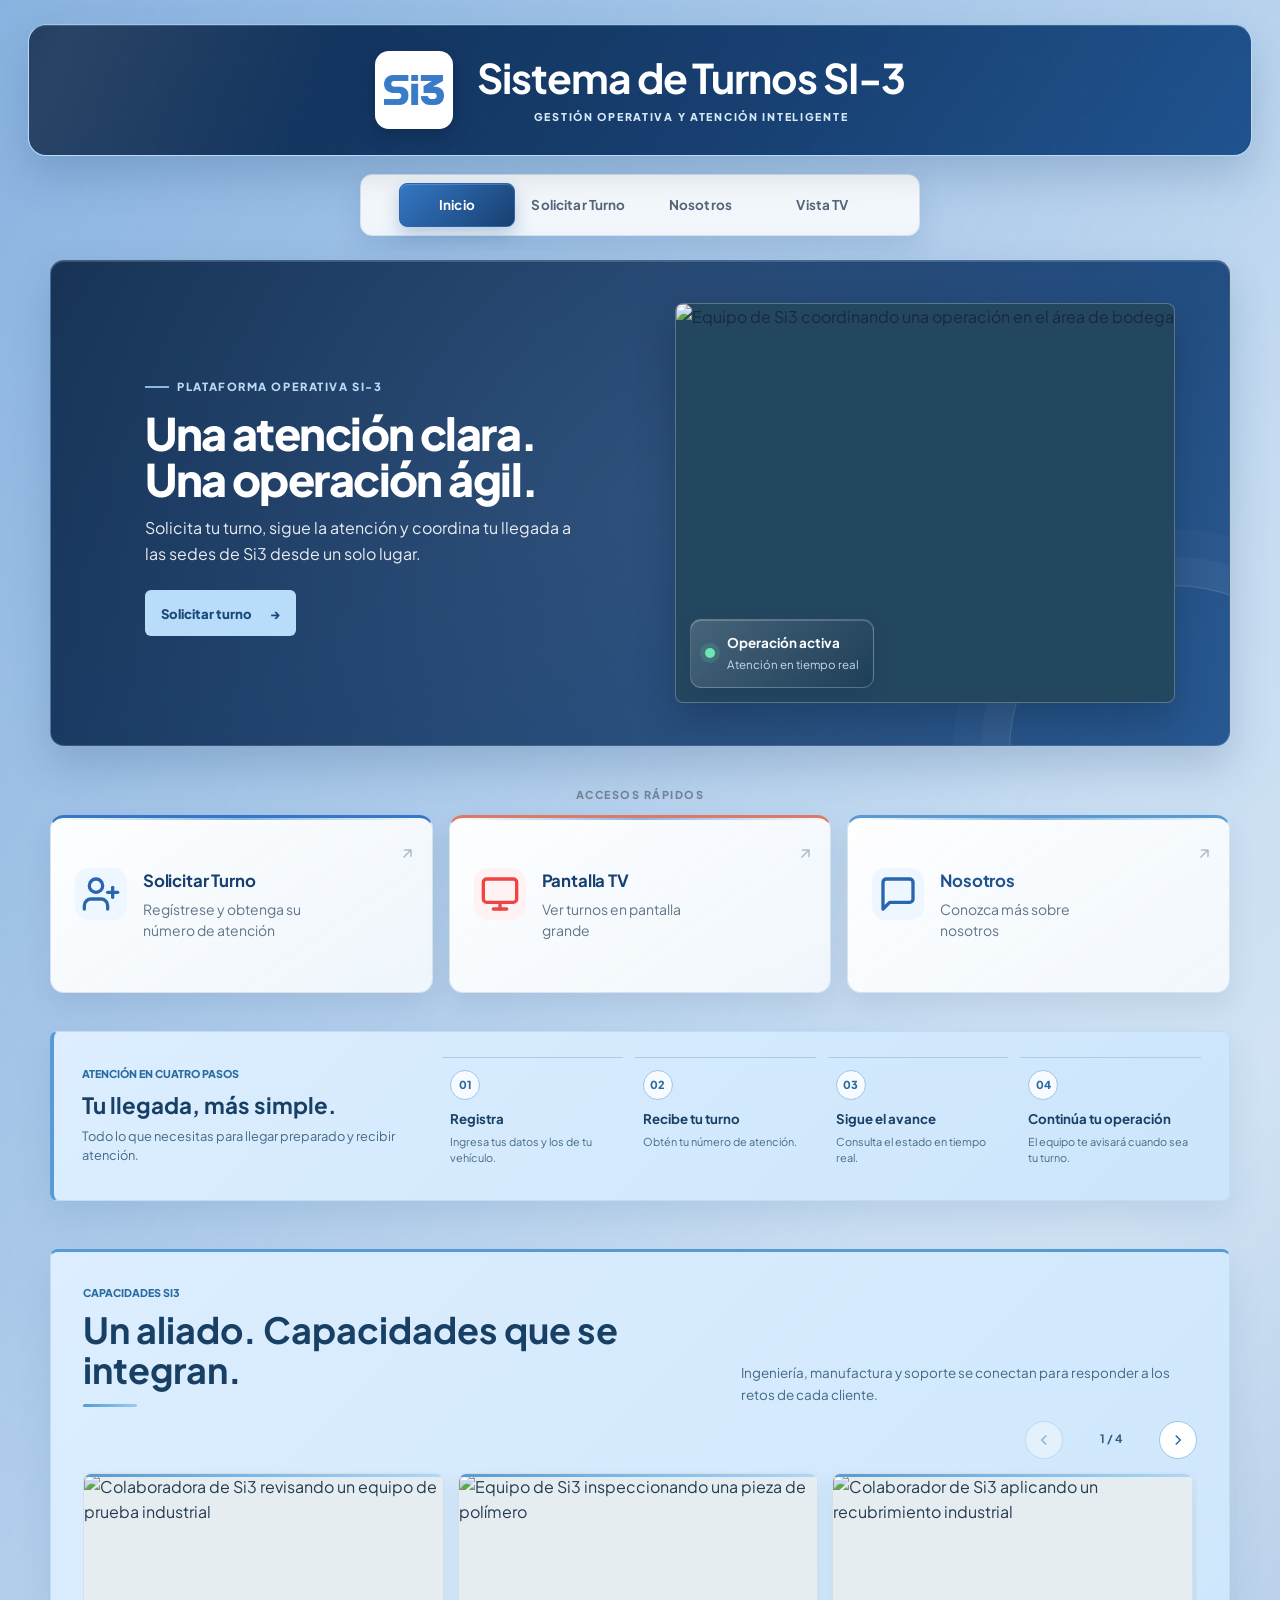
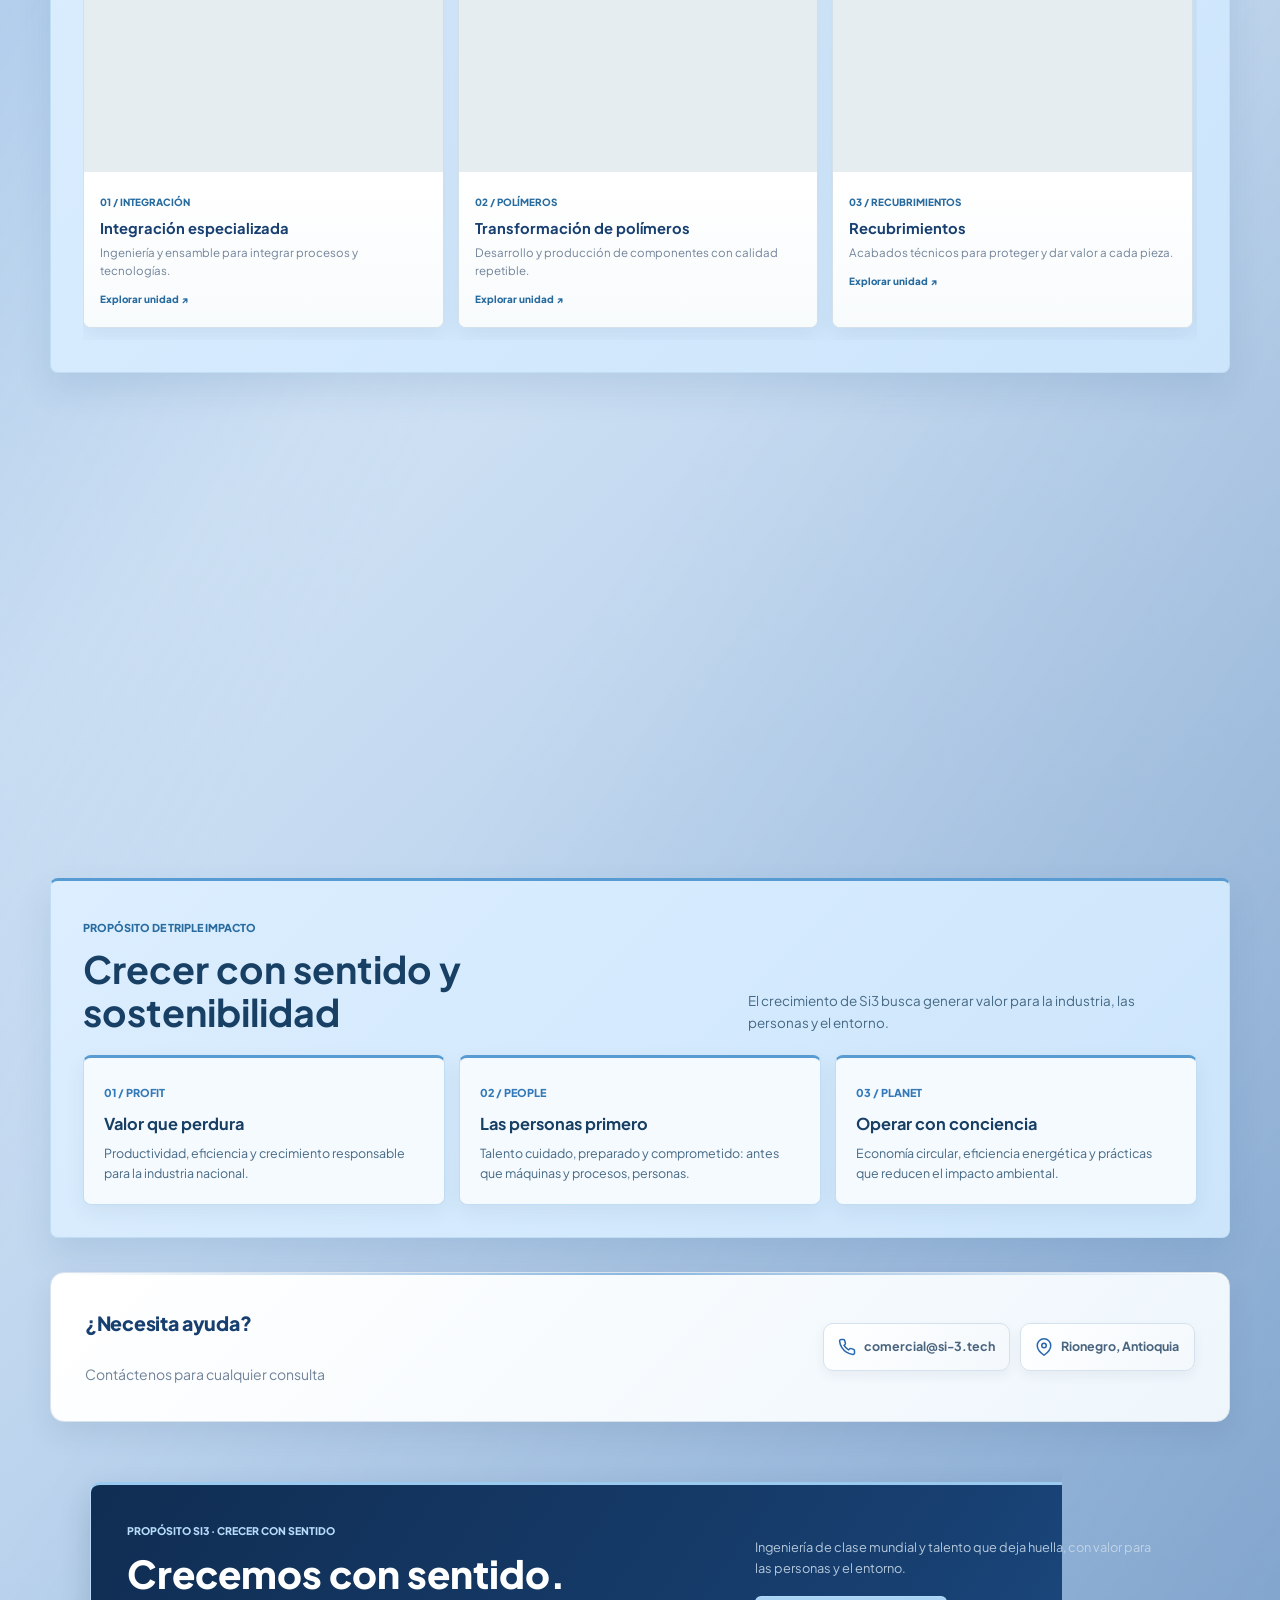
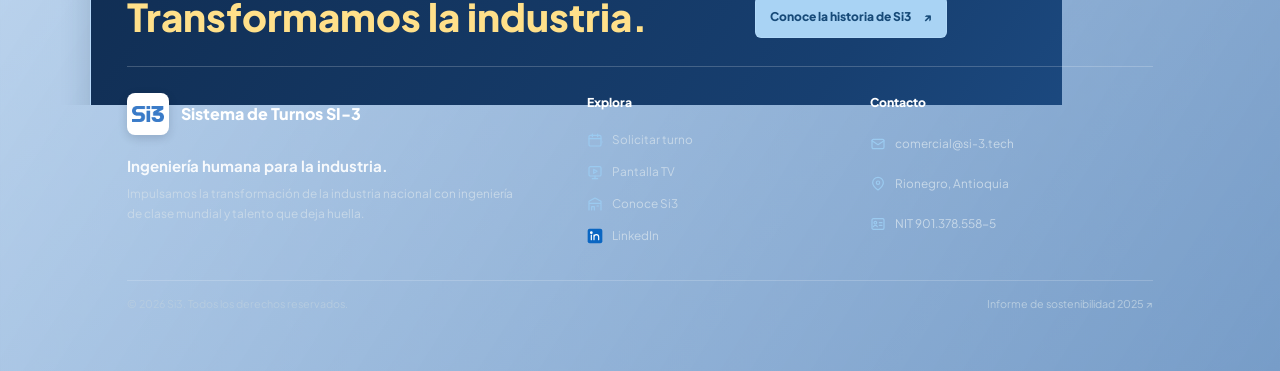
==== index.html @ f1967785 "Add files via upload" ====
<!DOCTYPE html>
<html lang="es">
<head>
    <meta charset="UTF-8">
    <meta name="viewport" content="width=device-width, initial-scale=1.0">
    <meta name="description" content="Solicita y sigue tu turno en tiempo real. Conoce las capacidades industriales, el enfoque de ingeniería humana y el propósito de Si3.">
    <title>Sistema de Turnos - SI-3</title>
    <link rel="icon" type="image/png" href="Logo-Web-SI3.png">
    <link rel="manifest" href="manifest.json">
    <link href="https://fonts.googleapis.com/css2?family=Inter:wght@400;500;600;700;800&family=Plus+Jakarta+Sans:wght@400;500;600;700;800&display=swap" rel="stylesheet">
        <link rel="stylesheet" href="styles.css?v=16">
    <style>
        .welcome-banner {
            background: linear-gradient(135deg, #1e3a8a 0%, #3b82f6 100%);
            border-radius: 20px;
            padding: 50px 40px;
            text-align: center;
            margin-bottom: 40px;
            position: relative;
            overflow: hidden;
        }
        
        .welcome-banner::before {
            content: '';
            position: absolute;
            top: -50%;
            left: -50%;
            width: 200%;
            height: 200%;
            background: radial-gradient(circle, rgba(255,255,255,0.1) 0%, transparent 70%);
            animation: shimmer 3s infinite;
        }
        
        @keyframes shimmer {
            0% { transform: translate(-30%, -30%); }
            100% { transform: translate(30%, 30%); }
        }
        
        .welcome-banner h2 {
            font-size: 36px;
            color: white;
            margin-bottom: 10px;
            font-weight: 800;
            position: relative;
        }
        
        .welcome-banner p {
            font-size: 16px;
            color: rgba(255,255,255,0.9);
            max-width: 500px;
            margin: 0 auto;
            position: relative;
        }
        
        .cards-grid {
            display: grid;
            grid-template-columns: repeat(3, 1fr);
            gap: 25px;
            margin: 40px 0;
        }
        
        .option-card {
            background: white;
            border-radius: 16px;
            padding: 35px 25px;
            text-align: center;
            box-shadow: 0 8px 30px rgba(0,0,0,0.08);
            border: 2px solid transparent;
            transition: all 0.3s ease;
            cursor: pointer;
            text-decoration: none;
            display: block;
        }
        
        .option-card:hover {
            transform: translateY(-8px);
            box-shadow: 0 15px 40px rgba(0,0,0,0.12);
        }
        
        .option-card.blue:hover { border-color: #3b82f6; }
        .option-card.red:hover { border-color: #ef4444; }
        .option-card.purple:hover { border-color: #3478c5; }
        
        .option-card .icon-wrap {
            width: 80px;
            height: 80px;
            border-radius: 50%;
            margin: 0 auto 20px;
            display: flex;
            align-items: center;
            justify-content: center;
        }
        
        .option-card.blue .icon-wrap { background: #eff6ff; }
        .option-card.blue .icon-wrap svg { stroke: #3b82f6; }
        
        .option-card.red .icon-wrap { background: #fef2f2; }
        .option-card.red .icon-wrap svg { stroke: #ef4444; }
        
        .option-card.purple .icon-wrap { background: #f5f3ff; }
        .option-card.purple .icon-wrap svg { stroke: #2866ad; }
        
        .option-card h3 {
            font-size: 20px;
            color: #1e293b;
            margin-bottom: 8px;
            font-weight: 700;
        }
        
        .option-card p {
            font-size: 14px;
            color: #64748b;
        }
        
        .how-it-works {
            background: white;
            border-radius: 16px;
            padding: 40px;
            margin: 40px 0;
            box-shadow: 0 4px 20px rgba(0,0,0,0.06);
        }
        
        .how-it-works h3 {
            font-size: 22px;
            color: #1e293b;
            text-align: center;
            margin-bottom: 30px;
            font-weight: 700;
        }
        
        .steps-row {
            display: flex;
            justify-content: center;
            gap: 15px;
            flex-wrap: wrap;
        }
        
        .step-item {
            display: flex;
            align-items: center;
            gap: 10px;
            background: #f8fafc;
            padding: 12px 20px;
            border-radius: 30px;
            font-size: 14px;
            color: #475569;
        }
        
        .step-item .num {
            width: 28px;
            height: 28px;
            background: #3b82f6;
            color: white;
            border-radius: 50%;
            display: flex;
            align-items: center;
            justify-content: center;
            font-weight: 700;
            font-size: 13px;
        }
        
        .step-item .arrow {
            color: #cbd5e1;
        }
        
        .about-section {
            background: linear-gradient(135deg, #1e3a8a 0%, #1e40af 100%);
            border-radius: 16px;
            padding: 40px;
            margin: 40px 0;
            text-align: center;
        }
        
        .about-section h3 {
            font-size: 20px;
            color: white;
            margin-bottom: 15px;
        }
        
        .about-section p {
            font-size: 14px;
            color: rgba(255,255,255,0.85);
            line-height: 1.7;
            max-width: 700px;
            margin: 0 auto 20px;
        }
        
        .about-section .details {
            display: flex;
            justify-content: center;
            gap: 50px;
            flex-wrap: wrap;
        }
        
        .about-section .detail {
            color: rgba(255,255,255,0.9);
        }
        
        .about-section .detail strong {
            display: block;
            font-size: 16px;
            margin-bottom: 5px;
        }
        
        .about-section .detail span {
            font-size: 13px;
            opacity: 0.8;
        }
        
        .help-section {
            background: white;
            border-radius: 16px;
            padding: 35px;
            margin: 40px 0;
            text-align: center;
            box-shadow: 0 4px 20px rgba(0,0,0,0.06);
        }
        
        .help-section h3 {
            font-size: 18px;
            color: #1e293b;
            margin-bottom: 10px;
        }
        
        .help-section p {
            font-size: 14px;
            color: #64748b;
            margin-bottom: 20px;
        }
        
        .help-items {
            display: flex;
            justify-content: center;
            gap: 40px;
            flex-wrap: wrap;
        }
        
        .help-item {
            display: flex;
            align-items: center;
            gap: 8px;
            font-size: 13px;
            color: #475569;
        }
        
        .help-item svg {
            stroke: #3b82f6;
        }

        .company-story {
            display: grid;
            grid-template-columns: minmax(0, 1.1fr) minmax(280px, 0.9fr);
            gap: 40px;
            align-items: center;
            margin: 30px 0;
            padding: 34px;
            border: 1px solid #dbe6ef;
            border-left: 5px solid #63a9df;
            border-radius: 8px;
            background: rgba(255, 255, 255, 0.96);
            box-shadow: 0 8px 24px rgba(26, 60, 82, 0.07);
            animation: home-content-enter 650ms ease both;
        }

        .company-story-kicker,
        .impact-kicker {
            display: inline-block;
            margin-bottom: 10px;
            color: #286b9f;
            font-size: 0.68rem;
            font-weight: 800;
        }

        .company-story h2,
        .impact-section h2 {
            color: #173f70;
            font-size: clamp(1.7rem, 3vw, 2.35rem);
            line-height: 1.15;
        }

        .company-story-copy > p {
            max-width: 680px;
            margin-top: 14px;
            color: #53677a;
            font-size: 0.95rem;
            line-height: 1.75;
        }

        .company-capabilities {
            display: grid;
            grid-template-columns: repeat(2, minmax(0, 1fr));
            gap: 9px 18px;
            margin: 20px 0 0;
            padding: 0;
            list-style: none;
        }

        .company-capabilities li {
            position: relative;
            padding-left: 16px;
            color: #344f66;
            font-size: 0.8rem;
            line-height: 1.5;
        }

        .company-capabilities li::before {
            content: '';
            position: absolute;
            top: 0.55em;
            left: 0;
            width: 6px;
            height: 6px;
            border-radius: 50%;
            background: #63a9df;
        }

        .company-story-link {
            display: inline-flex;
            align-items: center;
            gap: 9px;
            margin-top: 22px;
            color: #20538f;
            font-size: 0.84rem;
            font-weight: 800;
            text-decoration: none;
        }

        .company-story-link span {
            transition: transform 180ms ease;
        }

        .company-story-link:hover span {
            transform: translateX(4px);
        }

        .company-proof {
            padding: 10px 0 10px 28px;
            border-left: 1px solid #cbd9e4;
        }

        .company-proof-label {
            display: block;
            margin-bottom: 16px;
            color: #286b9f;
            font-size: 0.67rem;
            font-weight: 800;
        }

        .company-proof-grid {
            display: grid;
            grid-template-columns: repeat(2, minmax(0, 1fr));
            gap: 16px 12px;
        }

        .company-proof-item {
            padding-top: 12px;
            border-top: 1px solid #d7e2ec;
        }

        .company-proof-item strong {
            display: block;
            color: #20538f;
            font-size: 1.65rem;
            line-height: 1.1;
        }

        .company-proof-item span {
            display: block;
            margin-top: 5px;
            color: #64788b;
            font-size: 0.7rem;
            line-height: 1.4;
        }

        .impact-section {
            margin: 34px 0;
            padding: 8px 0 24px;
        }

        .impact-section-head {
            display: grid;
            grid-template-columns: minmax(0, 1fr) minmax(230px, 0.7fr);
            align-items: end;
            gap: 24px;
            margin-bottom: 22px;
        }

        .impact-section-head p {
            color: #64788b;
            font-size: 0.84rem;
            line-height: 1.6;
        }

        .impact-grid {
            display: grid;
            grid-template-columns: repeat(3, minmax(0, 1fr));
            gap: 14px;
        }

        .impact-item {
            position: relative;
            padding: 20px;
            border: 1px solid #dbe6ef;
            border-top: 3px solid #63a9df;
            border-radius: 8px;
            background: rgba(255, 255, 255, 0.96);
            box-shadow: 0 5px 16px rgba(26, 60, 82, 0.05);
        }

        .impact-item + .impact-item {
            padding-left: 20px;
        }

        .impact-item-number {
            color: #2f9e88;
            font-size: 0.68rem;
            font-weight: 800;
        }

        .impact-item h3 {
            margin-top: 7px;
            color: #173f70;
            font-size: 1.02rem;
        }

        .impact-item p {
            margin-top: 7px;
            color: #64788b;
            font-size: 0.78rem;
            line-height: 1.6;
        }

        .welcome-banner {
            grid-template-columns: minmax(0, 1.02fr) minmax(300px, 0.98fr) !important;
            gap: 34px !important;
            min-height: 430px !important;
            padding: 42px 46px !important;
            border: 1px solid rgba(255, 255, 255, 0.2);
            box-shadow: 0 22px 52px rgba(14, 42, 72, 0.2), inset 0 1px rgba(255, 255, 255, 0.16);
            text-align: left !important;
        }

        .welcome-banner::before {
            z-index: 0;
            pointer-events: none;
        }

        .welcome-banner h2 {
            max-width: 15ch;
            font-size: clamp(2rem, 3.5vw, 2.9rem) !important;
            line-height: 1.04 !important;
        }

        .welcome-banner p {
            max-width: 440px;
            margin: 0 !important;
        }

        .welcome-action {
            display: inline-flex;
            align-items: center;
            gap: 18px;
            min-height: 46px;
            margin-top: 23px;
            padding: 11px 16px;
            border-radius: 6px;
            background: #a9d6f5;
            color: #12344a;
            font-size: 0.82rem;
            font-weight: 800;
            text-decoration: none;
            transition: transform 180ms ease, background 180ms ease, box-shadow 180ms ease;
        }

        .welcome-action span {
            transition: transform 180ms ease;
        }

        .welcome-action:hover {
            transform: translateY(-2px);
            background: #c5e3fb;
            box-shadow: 0 8px 20px rgba(5, 24, 46, 0.22);
        }

        .welcome-action:hover span {
            transform: translateX(3px);
        }

        .welcome-action:focus-visible,
        .business-unit-card:focus-visible {
            outline: 3px solid #f7c866;
            outline-offset: 4px;
        }

        .welcome-visual {
            position: relative;
            z-index: 1;
            min-width: 0;
            margin: 0;
            aspect-ratio: 1.25;
            overflow: hidden;
            border: 1px solid rgba(255, 255, 255, 0.25);
            border-radius: 8px;
            background: #244760;
            box-shadow: 0 18px 38px rgba(5, 24, 46, 0.28);
            animation: home-content-enter 700ms 120ms ease both;
        }

        .welcome-visual img {
            width: 100%;
            height: 100%;
            display: block;
            object-fit: cover;
            object-position: center 48%;
            transition: transform 700ms cubic-bezier(0.2, 0.7, 0.2, 1);
        }

        .welcome-visual:hover img {
            transform: scale(1.035);
        }

        .welcome-banner .welcome-status {
            position: absolute;
            z-index: 2;
            left: 14px;
            bottom: 14px;
            min-width: 0;
            padding: 12px 14px;
            border: 1px solid rgba(255, 255, 255, 0.22);
            backdrop-filter: blur(12px);
            background: rgba(6, 29, 50, 0.92);
        }

        .home-steps {
            display: grid;
            grid-template-columns: minmax(190px, 0.7fr) minmax(0, 1.6fr);
            align-items: center;
            gap: 28px;
            margin: 38px 0;
            padding: 25px 28px;
            border: 1px solid #d8e4ec;
            border-left: 4px solid #63a9df;
            border-radius: 8px;
            background: linear-gradient(115deg, rgba(255, 255, 255, 0.98), rgba(238, 248, 247, 0.94));
            box-shadow: 0 10px 26px rgba(26, 60, 82, 0.065);
        }

        .home-steps-intro > span,
        .business-units-kicker {
            display: block;
            margin-bottom: 9px;
            color: #286b9f;
            font-size: 0.67rem;
            font-weight: 800;
        }

        .home-steps-intro h2 {
            color: #173f70;
            font-size: 1.4rem;
            line-height: 1.2;
        }

        .home-steps-intro p {
            margin-top: 8px;
            color: #64788b;
            font-size: 0.8rem;
            line-height: 1.55;
        }

        .home-step-list {
            display: grid;
            grid-template-columns: repeat(4, minmax(0, 1fr));
            gap: 12px;
            margin: 0;
            padding: 0;
            list-style: none;
        }

        .home-step-item {
            min-width: 0;
            padding: 12px 8px 8px;
            border-top: 1px solid #bdcfdc;
            transition: border-color 200ms ease, transform 200ms ease;
        }

        .home-step-item:hover {
            transform: translateY(-3px);
            border-color: #63a9df;
        }

        .home-step-item > span {
            display: grid;
            place-items: center;
            width: 30px;
            height: 30px;
            border: 1px solid #a8d4c8;
            border-radius: 50%;
            background: #ffffff;
            color: #286b9f;
            font-size: 0.69rem;
            font-weight: 800;
            transition: background 180ms ease, color 180ms ease, border-color 180ms ease, transform 180ms ease;
        }

        .home-step-item h3 {
            margin-top: 8px;
            color: #173f70;
            font-size: 0.83rem;
        }

        .home-step-item p {
            margin-top: 5px;
            color: #718399;
            font-size: 0.68rem;
            line-height: 1.5;
        }

        .business-units {
            margin: 48px 0;
            padding-top: 24px;
            border-top: 1px solid #cbd9e4;
        }

        .business-units-head {
            display: grid;
            grid-template-columns: minmax(0, 1fr) minmax(240px, 0.72fr);
            align-items: end;
            gap: 24px;
            margin-bottom: 22px;
        }

        .business-units-head h2 {
            color: #173f70;
            font-size: clamp(1.7rem, 3vw, 2.25rem);
            line-height: 1.12;
        }

        .business-units-head h2::after {
            content: '';
            display: block;
            width: 54px;
            height: 3px;
            margin-top: 13px;
            border-radius: 2px;
            background: linear-gradient(90deg, #63a9df, #f0bc59);
        }

        .business-units-head p {
            color: #64788b;
            font-size: 0.84rem;
            line-height: 1.65;
        }

        .business-units-grid {
            display: grid;
            grid-auto-flow: column;
            grid-auto-columns: calc((100% - 28px) / 3);
            gap: 14px;
            overflow-x: auto;
            padding: 2px 2px 12px;
            scroll-snap-type: x mandatory;
            scrollbar-width: none;
            overscroll-behavior-x: contain;
        }

        .business-units-grid::-webkit-scrollbar {
            display: none;
        }

        .business-unit-card {
            scroll-snap-align: start;
        }

        .business-units-controls {
            display: flex;
            align-items: center;
            justify-content: flex-end;
            gap: 10px;
            margin: -8px 0 12px;
        }

        .business-units-controls button {
            display: grid;
            place-items: center;
            width: 38px;
            height: 38px;
            border: 1px solid #9dc7e9;
            border-radius: 50%;
            background: #ffffff;
            color: #2869a5;
            cursor: pointer;
            transition: background 180ms ease, color 180ms ease, opacity 180ms ease;
        }

        .business-units-controls button:hover:not(:disabled) {
            background: #347fbd;
            color: #ffffff;
        }

        .business-units-controls button:disabled {
            opacity: 0.42;
            cursor: default;
        }

        .business-units-controls button:focus-visible {
            outline: 3px solid #347fbd;
            outline-offset: 3px;
        }

        .business-units-position {
            min-width: 76px;
            color: #315d80;
            font-size: 0.72rem;
            font-weight: 700;
            text-align: center;
        }

        .business-unit-card {
            position: relative;
            display: flex;
            min-width: 0;
            flex-direction: column;
            overflow: hidden;
            border: 1px solid #d4e0e9;
            border-radius: 8px;
            background: linear-gradient(155deg, #ffffff 0%, #f8fbfc 100%);
            box-shadow: 0 7px 20px rgba(26, 60, 82, 0.075);
            color: inherit;
            text-decoration: none;
            transition: transform 200ms ease, box-shadow 200ms ease, border-color 200ms ease;
            animation: home-content-enter 600ms ease both;
        }

        .business-unit-card::before {
            content: '';
            position: absolute;
            z-index: 2;
            top: 0;
            left: 0;
            right: 0;
            height: 3px;
            background: linear-gradient(90deg, #63a9df 0%, #f0bc59 48%, #3478c5 100%);
            background-size: 180% 100%;
            background-position: 0 0;
            transition: background-position 450ms ease;
        }

        .business-unit-card:nth-child(2) { animation-delay: 70ms; }
        .business-unit-card:nth-child(3) { animation-delay: 140ms; }
        .business-unit-card:nth-child(4) { animation-delay: 210ms; }

        .business-unit-card:hover {
            transform: translateY(-5px);
            border-color: #78bca9;
            box-shadow: 0 16px 32px rgba(26, 60, 82, 0.15);
        }

        .business-unit-card:hover::before {
            background-position: 100% 0;
        }

        .business-unit-image {
            display: block;
            width: 100%;
            aspect-ratio: 1.2;
            overflow: hidden;
            background: #e5edf1;
        }

        .business-unit-image img {
            filter: saturate(0.92);
        }

        .business-unit-image img {
            display: block;
            width: 100%;
            height: 100%;
            object-fit: cover;
            transition: transform 650ms cubic-bezier(0.2, 0.7, 0.2, 1);
        }

        .business-unit-image-metal img {
            object-position: center 38%;
        }

        .business-unit-card:hover .business-unit-image img {
            transform: scale(1.045);
        }

        .option-card {
            position: relative;
            isolation: isolate;
            transition: transform 240ms cubic-bezier(0.2, 0.7, 0.2, 1), box-shadow 240ms ease, border-color 240ms ease !important;
        }

        .option-card .icon-wrap {
            transition: transform 240ms cubic-bezier(0.2, 0.7, 0.2, 1), box-shadow 240ms ease;
        }

        .option-card:hover .icon-wrap {
            transform: translateY(-3px) scale(1.04);
            box-shadow: 0 7px 16px rgba(26, 60, 82, 0.1);
        }

        .option-card:focus-visible {
            outline: 3px solid #f0bc59;
            outline-offset: 4px;
        }

        .company-proof-item strong {
            font-variant-numeric: tabular-nums;
            transition: color 180ms ease;
        }

        .company-proof-item:hover strong {
            color: #63a9df;
        }

        .business-unit-copy {
            flex: 1;
            padding: 15px 16px 17px;
            background: linear-gradient(180deg, #ffffff 0%, #f8fbfc 100%);
        }

        .business-unit-copy > span {
            color: #286b9f;
            font-size: 0.62rem;
            font-weight: 800;
        }

        .business-unit-copy h3 {
            margin-top: 6px;
            color: #173f70;
            font-size: 0.92rem;
            line-height: 1.25;
        }

        .business-unit-copy p {
            margin-top: 7px;
            color: #718399;
            font-size: 0.72rem;
            line-height: 1.55;
        }

        .business-unit-link {
            display: inline-block;
            margin-top: 12px;
            color: #20538f;
            font-size: 0.7rem;
            font-weight: 800;
        }

        .option-card.blue {
            border-top: 3px solid #3478c5 !important;
        }

        .option-card.red {
            border-top: 3px solid #df7967 !important;
        }

        .option-card.purple {
            border-top: 3px solid #63a9df !important;
        }

        .option-card:hover {
            box-shadow: 0 16px 36px rgba(19, 55, 87, 0.16) !important;
        }

        .company-story {
            border-color: #d3e0e9;
            box-shadow: 0 12px 30px rgba(26, 60, 82, 0.085);
            transition: transform 220ms ease, box-shadow 220ms ease;
        }

        .company-story:hover {
            transform: translateY(-3px);
            box-shadow: 0 18px 38px rgba(26, 60, 82, 0.12);
        }

        .company-proof-item {
            transition: transform 180ms ease, border-color 180ms ease;
        }

        .company-proof-item:hover {
            transform: translateX(3px);
            border-color: #91c5eb;
        }

        .impact-item {
            background: linear-gradient(145deg, #ffffff 0%, #f7fbfc 100%);
            box-shadow: 0 7px 20px rgba(26, 60, 82, 0.065);
            transition: transform 220ms ease, border-color 220ms ease, box-shadow 220ms ease;
        }

        .impact-item:hover {
            transform: translateY(-4px);
            border-color: #91c5eb;
            box-shadow: 0 15px 30px rgba(26, 60, 82, 0.12);
        }

        .company-story,
        .home-footer {
            animation: none;
        }

        body.home-motion-ready [data-home-reveal] {
            opacity: 0;
            transform: translateY(18px);
            transition: opacity 680ms cubic-bezier(0.2, 0.7, 0.2, 1), transform 680ms cubic-bezier(0.2, 0.7, 0.2, 1);
        }

        body.home-motion-ready [data-home-reveal].is-visible {
            opacity: 1;
            transform: translateY(0);
        }

        .home-footer {
            position: relative;
            isolation: isolate;
            overflow: hidden;
            width: 100%;
            margin-top: 38px !important;
            padding: 34px 36px 18px !important;
            border: 1px solid rgba(255, 255, 255, 0.12) !important;
            border-top: 3px solid #9bcaf0 !important;
            border-radius: 10px !important;
            background: linear-gradient(125deg, #102d52 0%, #173f70 62%, #20538f 100%) !important;
            box-shadow: 0 14px 30px rgba(14, 42, 72, 0.18) !important;
            color: #e4eef7 !important;
            text-align: left !important;
            animation: home-content-enter 650ms 100ms ease both;
        }

        .home-footer::before {
            content: '';
            position: absolute;
            z-index: -1;
            top: 0;
            left: 0;
            width: 38%;
            height: 2px;
            background: linear-gradient(90deg, transparent, rgba(255, 255, 255, 0.8), transparent);
            transform: translateX(-110%);
            animation: footer-edge-sheen 1.1s 450ms ease-out forwards;
        }

        .home-footer-feature {
            display: grid;
            grid-template-columns: minmax(0, 1.2fr) minmax(250px, 0.8fr);
            align-items: end;
            gap: 32px;
            padding: 4px 0 28px;
            margin-bottom: 26px;
            border-bottom: 1px solid rgba(255, 255, 255, 0.2);
            animation: footer-column-enter 560ms 80ms ease both;
        }

        .home-footer-feature-kicker {
            display: block;
            margin-bottom: 12px;
            color: #b7ddfa;
            font-size: 0.66rem;
            font-weight: 800;
        }

        .home-footer .home-footer-feature h2 {
            max-width: 650px;
            margin: 0;
            color: #ffffff;
            font-size: clamp(1.65rem, 3vw, 2.45rem);
            line-height: 1.12;
        }

        .home-footer-feature h2 span {
            color: #ffe08a;
        }

        .home-footer-feature-action p {
            max-width: 400px;
            margin: 0 0 17px;
            color: #c7d8e8;
            font-size: 0.8rem;
            line-height: 1.65;
        }

        .home-footer-cta {
            display: inline-flex;
            align-items: center;
            gap: 12px;
            min-height: 42px;
            padding: 10px 14px;
            border: 1px solid rgba(183, 221, 250, 0.65);
            border-radius: 6px;
            background: #a9d6f5;
            color: #174a78 !important;
            font-size: 0.75rem !important;
            font-weight: 800;
            text-decoration: none;
            transition: transform 180ms ease, background 180ms ease, box-shadow 180ms ease;
        }

        .home-footer-cta span {
            display: inline-block;
            transition: transform 180ms ease;
        }

        .home-footer-cta:hover {
            transform: translateY(-2px);
            background: #c5e3fb;
            box-shadow: 0 7px 16px rgba(3, 19, 38, 0.22);
        }

        .home-footer-cta:hover span {
            transform: translate(2px, -2px);
        }

        .home-footer-main {
            display: grid;
            grid-template-columns: minmax(0, 1.2fr) minmax(140px, 0.7fr) minmax(190px, 0.8fr);
            gap: 36px;
            padding-bottom: 28px;
        }

        .home-footer-main > * {
            animation: footer-column-enter 500ms ease both;
        }

        .home-footer-main > *:nth-child(1) { animation-delay: 120ms; }
        .home-footer-main > *:nth-child(2) { animation-delay: 220ms; }
        .home-footer-main > *:nth-child(3) { animation-delay: 320ms; }

        .home-footer-brand-lockup {
            display: inline-flex;
            align-items: center;
            gap: 12px;
            color: #ffffff;
            text-decoration: none;
            transition: color 180ms ease;
        }

        .home-footer-brand-lockup img {
            width: 42px;
            height: 42px;
            padding: 5px;
            border-radius: 8px;
            background: #ffffff;
            object-fit: contain;
            box-shadow: 0 3px 10px rgba(3, 19, 38, 0.16);
            transition: transform 220ms ease, box-shadow 220ms ease;
        }

        .home-footer-brand-lockup:hover img {
            transform: translateY(-2px) rotate(-2deg);
            box-shadow: 0 7px 16px rgba(3, 19, 38, 0.28);
        }

        .home-footer-brand-lockup:hover strong {
            color: #ffe08a;
        }

        .home-footer-brand-lockup strong {
            font-size: 1rem;
            font-weight: 800;
        }

        .home-footer-brand > p {
            margin: 14px 0 6px;
            color: #ffffff;
            font-size: 0.94rem;
            font-weight: 700;
        }

        .home-footer-brand > small {
            display: block;
            max-width: 390px;
            color: #c7d8e8;
            font-size: 0.74rem;
            line-height: 1.65;
        }

        .home-footer h2 {
            margin-bottom: 12px;
            color: #ffffff;
            font-size: 0.76rem;
            font-weight: 800;
        }

        .home-footer-links,
        .home-footer-contact {
            display: flex;
            flex-direction: column;
            align-items: flex-start;
        }

        .home-footer-links a,
        .home-footer-contact a,
        .home-footer-contact span {
            margin: 4px 0;
            color: #c7d8e8;
            font-size: 0.74rem;
            line-height: 1.5;
            text-decoration: none;
            overflow-wrap: anywhere;
            transition: color 180ms ease, transform 180ms ease;
        }

        .home-footer-links a,
        .home-footer-contact a,
        .home-footer-contact span {
            display: inline-flex;
            align-items: center;
            gap: 9px;
            min-height: 24px;
        }

        .home-footer-icon {
            width: 16px;
            height: 16px;
            flex: 0 0 16px;
            color: #9bcaf0;
            fill: none;
            stroke: currentColor;
            stroke-width: 1.8;
            stroke-linecap: round;
            stroke-linejoin: round;
        }

        .home-footer-icon-linkedin {
            fill: none;
            stroke: none;
        }

        .home-footer-icon-linkedin rect {
            fill: #0a66c2;
        }

        .home-footer-icon-linkedin circle,
        .home-footer-icon-linkedin path {
            fill: none;
            stroke: #ffffff;
            stroke-width: 1.8;
        }

        .home-footer-links a:hover .home-footer-icon,
        .home-footer-contact a:hover .home-footer-icon {
            color: #ffe08a;
        }

        .home-footer-links a:hover,
        .home-footer-contact a:hover {
            color: #ffe08a;
            transform: translateX(3px);
        }

        .home-footer a:focus-visible {
            border-radius: 3px;
            outline: 2px solid #ffe08a;
            outline-offset: 4px;
        }

        .home-footer-bottom {
            display: flex;
            align-items: center;
            justify-content: space-between;
            gap: 16px;
            padding-top: 15px;
            border-top: 1px solid rgba(255, 255, 255, 0.18);
            animation: footer-column-enter 500ms 400ms ease both;
        }

        .home-footer-bottom p,
        .home-footer-bottom a {
            margin: 0;
            color: #b8cde0;
            font-size: 0.67rem;
            line-height: 1.5;
        }

        .home-footer-bottom a {
            text-decoration: none;
        }

        .home-footer-bottom a:hover {
            color: #ffe08a;
            text-decoration: underline;
            text-underline-offset: 3px;
        }

        @keyframes footer-edge-sheen {
            to { transform: translateX(280%); }
        }

        @keyframes footer-column-enter {
            from { opacity: 0; transform: translateY(8px); }
            to { opacity: 1; transform: translateY(0); }
        }

        @keyframes home-content-enter {
            from { opacity: 0; transform: translateY(12px); }
            to { opacity: 1; transform: translateY(0); }
        }

        @media (prefers-reduced-motion: reduce) {
            .welcome-banner::before { animation: none; }
            .company-story { animation: none; }
            .company-story-link span { transition: none; }
            .welcome-visual,
            .welcome-visual img,
            .welcome-action,
            .welcome-action span,
            .business-unit-card,
            .business-unit-card::before,
            .business-unit-image img { animation: none; transition: none; }
            .home-step-item,
            .home-step-item > span,
            .option-card,
            .option-card .icon-wrap,
            .impact-item,
            .company-proof-item,
            .company-proof-item strong { animation: none; transition: none; }
            .home-footer,
            .home-footer::before,
            .home-footer-feature,
            .home-footer-main > *,
            .home-footer-bottom,
            .home-footer a,
            .home-footer-cta span,
            .home-footer-brand-lockup img { animation: none; transition: none; }
        }
        
        @media (max-width: 800px) {
            .cards-grid {
                grid-template-columns: 1fr;
            }
            .welcome-banner {
                grid-template-columns: 1fr !important;
                gap: 24px !important;
                min-height: 0 !important;
                padding: 32px 28px !important;
            }
            .welcome-banner h2 { max-width: 16ch; font-size: 2.3rem !important; }
            .welcome-visual { width: 100%; aspect-ratio: 16 / 9; }
            .home-steps { grid-template-columns: 1fr; gap: 18px; }
            .business-units-head { grid-template-columns: 1fr; gap: 10px; }
            .business-units-grid { grid-auto-columns: calc((100% - 14px) / 2); }
            .company-story { grid-template-columns: 1fr; gap: 24px; padding: 26px; }
            .impact-section-head { grid-template-columns: 1fr; gap: 10px; }
            .impact-grid { grid-template-columns: 1fr; }
            .impact-item { padding: 18px; }
            .impact-item + .impact-item { padding-left: 18px; }
            .home-footer { padding: 28px 24px 16px !important; }
            .home-footer-feature { grid-template-columns: 1fr; gap: 18px; }
            .home-footer-main { grid-template-columns: repeat(2, minmax(0, 1fr)); gap: 26px 22px; }
            .home-footer-brand { grid-column: 1 / -1; }
        }
        
        @media (max-width: 480px) {
            .container { padding: 15px; }
            header { padding: 20px 15px; }
            header h1 { font-size: 18px; }
            .logo { width: 45px; height: 45px; }
            .welcome-banner { padding: 25px 19px !important; }
            .welcome-banner h2 { font-size: 2rem !important; }
            .welcome-banner p { font-size: 14px; }
            .cards-grid { gap: 15px; }
            .option-card { padding: 25px 20px; }
            .option-card .icon-wrap { width: 50px; height: 50px; }
            .option-card .icon-wrap svg { width: 28px; height: 28px; }
            .option-card h3 { font-size: 16px; }
            .option-card p { font-size: 13px; }
            .info-section { padding: 20px 15px; }
            .info-section h3 { font-size: 16px; }
            .step-item { padding: 8px 12px; font-size: 12px; }
            .main-nav { padding: 8px; }
            .nav-link { padding: 12px 16px; font-size: 15px; text-align: center; }
            .home-footer { padding: 24px 18px 15px !important; }
            .home-footer-feature { gap: 14px; padding-bottom: 22px; margin-bottom: 20px; }
            .home-footer-cta { width: 100%; justify-content: space-between; }
            .home-footer-main { grid-template-columns: 1fr; gap: 22px; }
            .home-footer-brand { grid-column: auto; }
            .home-footer-bottom { align-items: flex-start; flex-direction: column; gap: 7px; }
            .home-step-list { grid-template-columns: repeat(2, minmax(0, 1fr)); }
            .business-units-grid { grid-auto-columns: 100%; }
        }

        .home-steps {
            border-color: rgba(255, 255, 255, 0.16);
            border-left-color: #a9d6f5;
            background: linear-gradient(118deg, #102d52 0%, #173f70 58%, #3478c5 100%);
            box-shadow: 0 18px 38px rgba(14, 42, 72, 0.18), inset 0 1px rgba(255, 255, 255, 0.1);
        }

        .home-steps-intro > span,
        .business-units-kicker { color: #b7ddfa; }
        .home-steps-intro h2,
        .home-step-item h3 { color: #ffffff; }
        .home-steps-intro p,
        .home-step-item p { color: #c6d7e6; }
        .home-step-item { border-top-color: rgba(255, 255, 255, 0.28); }
        .home-step-item > span {
            border-color: rgba(183, 221, 250, 0.65);
            background: rgba(255, 255, 255, 0.1);
            color: #c5e3fb;
        }

        .business-units {
            padding: 32px;
            border: 1px solid rgba(255, 255, 255, 0.16);
            border-top: 3px solid #a9d6f5;
            border-radius: 8px;
            background: linear-gradient(125deg, #102d52 0%, #173f70 56%, #3478c5 100%);
            box-shadow: 0 18px 38px rgba(14, 42, 72, 0.16), inset 0 1px rgba(255, 255, 255, 0.1);
        }

        .business-units-head h2 { color: #ffffff; }
        .business-units-head h2::after { background: linear-gradient(90deg, #a9d6f5, #f0bc59); }
        .business-units-head p { color: #c6d7e6; }

        .impact-section {
            padding: 32px;
            border: 1px solid rgba(255, 255, 255, 0.16);
            border-top: 3px solid #a9d6f5;
            border-radius: 8px;
            background: linear-gradient(118deg, #102d52 0%, #173f70 62%, #20538f 100%);
            box-shadow: 0 18px 38px rgba(14, 42, 72, 0.16), inset 0 1px rgba(255, 255, 255, 0.1);
        }

        .impact-section .impact-kicker { color: #b7ddfa; }
        .impact-section h2 { color: #ffffff; }
        .impact-section-head p { color: #c6d7e6; }

        .company-story {
            border-color: rgba(255, 255, 255, 0.18);
            border-left-color: #a9d6f5;
            background: linear-gradient(125deg, #102d52 0%, #173f70 60%, #3478c5 100%);
            box-shadow: 0 18px 38px rgba(14, 42, 72, 0.17), inset 0 1px rgba(255, 255, 255, 0.1);
        }

        .company-story h2 { color: #ffffff; }
        .company-story-copy > p { color: #c6d7e6; }
        .company-capabilities li { color: #e3edf5; }
        .company-capabilities li::before { background: #a9d6f5; }
        .company-story-link { color: #b9ddf7; }
        .company-proof { border-left-color: rgba(255, 255, 255, 0.24); }
        .company-proof-label { color: #b7ddfa; }
        .company-proof-item { border-top-color: rgba(255, 255, 255, 0.22); }
        .company-proof-item strong { color: #ffe08a; }
        .company-proof-item span { color: #c6d7e6; }

        body {
            background:
                linear-gradient(118deg, rgba(52, 120, 197, 0.28) 0%, transparent 48%),
                linear-gradient(302deg, rgba(23, 63, 112, 0.2) 0%, transparent 44%),
                linear-gradient(135deg, #a9c9ea 0%, #d0e2f4 48%, #8fb4de 100%) !important;
        }

        html { background: #edf2f7 !important; }

        header {
            background: linear-gradient(125deg, #102d52 0%, #173f70 58%, #20538f 100%) !important;
            border-color: #b9dafa !important;
            border-top-color: #9bcaf0 !important;
        }

        .welcome-banner {
            background: linear-gradient(125deg, #102d52 0%, #173f70 58%, #20538f 100%) !important;
        }

        .welcome-action {
            background: #b9dcfa;
            color: #174a78;
        }

        .welcome-action:hover {
            background: #d5eaff;
        }

        .option-card.purple { border-top-color: #579bd2 !important; }
        .company-proof-item:hover strong { color: #8bc6f1; }

        .home-steps,
        .business-units,
        .impact-section,
        .company-story {
            border-color: #c1ddf4;
            background: linear-gradient(135deg, #dceeff 0%, #cce5fb 100%);
            box-shadow: 0 16px 34px rgba(38, 92, 139, 0.12);
        }

        .home-steps { border-left-color: #579bd2; }
        .home-steps-intro > span,
        .business-units-kicker,
        .company-story-kicker,
        .impact-kicker,
        .company-proof-label { color: #286b9f; }
        .impact-section .impact-kicker { color: #286b9f; }
        .home-steps-intro h2,
        .home-step-item h3,
        .business-units-head h2,
        .company-story h2,
        .impact-section h2 { color: #183f64; }
        .home-steps-intro p,
        .home-step-item p,
        .business-units-head p,
        .company-story-copy > p,
        .impact-section-head p { color: #456985; }
        .home-step-item { border-top-color: #a9cde9; }
        .home-step-item:hover { border-color: #579bd2; }
        .home-step-item > span {
            border-color: #9bc7e9;
            background: #f7fbff;
            color: #286b9f;
        }

        .business-units { border-top-color: #579bd2; }
        .business-units-head h2::after { background: linear-gradient(90deg, #579bd2, #9bcaf0); }
        .business-unit-card::before { background: linear-gradient(90deg, #579bd2, #acd8fb); }
        .business-unit-card:hover { border-color: #79b5e4; }
        .business-unit-copy > span { color: #286b9f; }
        .business-unit-link,
        .company-story-link { color: #286b9f; }

        .company-story { border-left-color: #579bd2; }
        .company-capabilities li { color: #31536f; }
        .company-capabilities li::before { background: #579bd2; }
        .company-proof { border-left-color: #a9cde9; }
        .company-proof-item { border-top-color: #a9cde9; }
        .company-proof-item strong { color: #286b9f; }
        .company-proof-item span { color: #456985; }

        .impact-section { border-top-color: #579bd2; }
        .impact-item {
            border-color: #c1ddf4;
            border-top-color: #579bd2;
            background: #f5faff;
        }
        .impact-item-number { color: #3479b7; }
        .impact-item h3 { color: #183f64; }
        .impact-item p { color: #456985; }
        .impact-item:hover { border-color: #79b5e4; }

        .home-footer {
            width: 92% !important;
            max-width: 1100px;
            margin-left: auto !important;
            margin-right: auto !important;
            border-color: #b9dafa !important;
            border-top-color: #9bcaf0 !important;
            background: linear-gradient(125deg, #102d52 0%, #173f70 62%, #20538f 100%) !important;
        }

        .home-footer-feature-kicker { color: #b7ddfa; }
        .home-footer-cta {
            border-color: rgba(183, 221, 250, 0.65);
            background: #a9d3f4;
            color: #174a78 !important;
        }
        .home-footer-cta:hover { background: #c5e3fb; }

        @media (max-width: 800px) {
            .business-units-grid { grid-auto-columns: calc((100% - 14px) / 2); }
        }

        @media (max-width: 480px) {
            .business-units-grid { grid-auto-columns: 100%; }
        }

        @media (max-width: 800px) {
            .home-steps,
            .business-units,
            .impact-section { padding: 24px; }
        }

        @media (max-width: 480px) {
            .home-steps,
            .business-units,
            .impact-section { padding: 18px; }
        }
    </style>
</head>
<body>
    <div class="container">
        <header>
            <img src="Logo-Web-SI3.png" alt="SI-3" class="logo" id="logoClick">
            <div class="brand-lockup">
                <h1>Sistema de Turnos SI-3</h1>
                <span>GESTIÓN OPERATIVA Y ATENCIÓN INTELIGENTE</span>
            </div>
        </header>
        
        <nav class="main-nav">
            <a href="index.html" class="nav-link active">Inicio</a>
            <a href="user.html" class="nav-link">Solicitar Turno</a>
            <a href="https://www.si-3.tech/nosotros" class="nav-link" target="_blank">Nosotros</a>
            <a href="tv.html" class="nav-link" target="_blank">Vista TV</a>
        </nav>

        <main class="home-content">
            <div class="welcome-banner">
                <div class="welcome-copy">
                    <span class="welcome-kicker">PLATAFORMA OPERATIVA SI-3</span>
                    <h2>Una atención clara.<br>Una operación ágil.</h2>
                    <p>Solicita tu turno, sigue la atención y coordina tu llegada a las sedes de Si3 desde un solo lugar.</p>
                    <a class="welcome-action" href="user.html">Solicitar turno <span aria-hidden="true">→</span></a>
                </div>
                <figure class="welcome-visual">
                    <img src="https://si-3.tech/wp-content/uploads/2026/09/z520737-1536x1026.jpg" alt="Equipo de Si3 coordinando una operación en el área de bodega" fetchpriority="high">
                    <figcaption class="welcome-status">
                        <span class="status-pulse"></span>
                        <span><strong>Operación activa</strong><small>Atención en tiempo real</small></span>
                    </figcaption>
                </figure>
            </div>

            <div class="cards-grid" data-home-reveal>
                <a href="user.html" class="option-card blue">
                    <div class="icon-wrap">
                        <svg width="40" height="40" viewBox="0 0 24 24" fill="none" stroke-width="2" stroke-linecap="round" stroke-linejoin="round">
                            <path d="M16 21v-2a4 4 0 0 0-4-4H6a4 4 0 0 0-4 4v2"></path>
                            <circle cx="9" cy="7" r="4"></circle>
                            <line x1="19" y1="8" x2="19" y2="14"></line>
                            <line x1="22" y1="11" x2="16" y2="11"></line>
                        </svg>
                    </div>
                    <h3>Solicitar Turno</h3>
                    <p>Regístrese y obtenga su número de atención</p>
                </a>

                <a href="tv.html" class="option-card red" target="_blank">
                    <div class="icon-wrap">
                        <svg width="40" height="40" viewBox="0 0 24 24" fill="none" stroke-width="2" stroke-linecap="round" stroke-linejoin="round">
                            <rect x="2" y="3" width="20" height="14" rx="2" ry="2"></rect>
                            <line x1="8" y1="21" x2="16" y2="21"></line>
                            <line x1="12" y1="17" x2="12" y2="21"></line>
                        </svg>
                    </div>
                    <h3>Pantalla TV</h3>
                    <p>Ver turnos en pantalla grande</p>
                </a>

                <a href="https://www.si-3.tech/nosotros" class="option-card purple" target="_blank">
                    <div class="icon-wrap">
                        <svg width="40" height="40" viewBox="0 0 24 24" fill="none" stroke-width="2" stroke-linecap="round" stroke-linejoin="round">
                            <path d="M21 15a2 2 0 0 1-2 2H7l-4 4V5a2 2 0 0 1 2-2h14a2 2 0 0 1 2 2z"></path>
                        </svg>
                    </div>
                    <h3>Nosotros</h3>
                    <p>Conozca más sobre nosotros</p>
                </a>
            </div>

            <section class="home-steps" aria-labelledby="home-steps-title" data-home-reveal>
                <div class="home-steps-intro">
                    <span>ATENCIÓN EN CUATRO PASOS</span>
                    <h2 id="home-steps-title">Tu llegada, más simple.</h2>
                    <p>Todo lo que necesitas para llegar preparado y recibir atención.</p>
                </div>
                <ol class="home-step-list">
                    <li class="home-step-item"><span>01</span><h3>Registra</h3><p>Ingresa tus datos y los de tu vehículo.</p></li>
                    <li class="home-step-item"><span>02</span><h3>Recibe tu turno</h3><p>Obtén tu número de atención.</p></li>
                    <li class="home-step-item"><span>03</span><h3>Sigue el avance</h3><p>Consulta el estado en tiempo real.</p></li>
                    <li class="home-step-item"><span>04</span><h3>Continúa tu operación</h3><p>El equipo te avisará cuando sea tu turno.</p></li>
                </ol>
            </section>

            <section class="business-units" aria-labelledby="business-units-title" data-home-reveal>
                <div class="business-units-head">
                    <div>
                        <span class="business-units-kicker">CAPACIDADES SI3</span>
                        <h2 id="business-units-title">Un aliado. Capacidades que se integran.</h2>
                    </div>
                    <p>Ingeniería, manufactura y soporte se conectan para responder a los retos de cada cliente.</p>
                </div>
                <div class="business-units-controls" aria-label="Controles del carrusel">
                    <button type="button" class="business-units-previous" aria-label="Unidad anterior" aria-controls="business-units-carousel" disabled>
                        <svg viewBox="0 0 24 24" width="18" height="18" fill="none" stroke="currentColor" stroke-width="2" aria-hidden="true"><path d="m15 18-6-6 6-6"></path></svg>
                    </button>
                    <span class="business-units-position" aria-live="polite">1 / 4</span>
                    <button type="button" class="business-units-next" aria-label="Unidad siguiente" aria-controls="business-units-carousel">
                        <svg viewBox="0 0 24 24" width="18" height="18" fill="none" stroke="currentColor" stroke-width="2" aria-hidden="true"><path d="m9 18 6-6-6-6"></path></svg>
                    </button>
                </div>
                <div class="business-units-grid" id="business-units-carousel" role="region" aria-label="Unidades de negocio" tabindex="0">
                    <a class="business-unit-card" href="https://si-3.tech/unidades-de-negocio-integracion-especializada/" target="_blank" rel="noopener noreferrer">
                        <span class="business-unit-image"><img src="https://si-3.tech/wp-content/uploads/2026/09/unit-integracion.jpg" alt="Colaboradora de Si3 revisando un equipo de prueba industrial" loading="lazy" decoding="async"></span>
                        <span class="business-unit-copy"><span>01 / INTEGRACIÓN</span><h3>Integración especializada</h3><p>Ingeniería y ensamble para integrar procesos y tecnologías.</p><span class="business-unit-link">Explorar unidad ↗</span></span>
                    </a>
                    <a class="business-unit-card" href="https://si-3.tech/unidades-de-negocio-transformacion-de-polimeros/" target="_blank" rel="noopener noreferrer">
                        <span class="business-unit-image"><img src="https://si-3.tech/wp-content/uploads/2026/09/unit-polimeros.jpg" alt="Equipo de Si3 inspeccionando una pieza de polímero" loading="lazy" decoding="async"></span>
                        <span class="business-unit-copy"><span>02 / POLÍMEROS</span><h3>Transformación de polímeros</h3><p>Desarrollo y producción de componentes con calidad repetible.</p><span class="business-unit-link">Explorar unidad ↗</span></span>
                    </a>
                    <a class="business-unit-card" href="https://si-3.tech/unidades-de-negocio-recubrimientos-v2/" target="_blank" rel="noopener noreferrer">
                        <span class="business-unit-image"><img src="https://si-3.tech/wp-content/uploads/2026/09/unit-recubrimientos-1536x1024.jpg" alt="Colaborador de Si3 aplicando un recubrimiento industrial" loading="lazy" decoding="async"></span>
                        <span class="business-unit-copy"><span>03 / RECUBRIMIENTOS</span><h3>Recubrimientos</h3><p>Acabados técnicos para proteger y dar valor a cada pieza.</p><span class="business-unit-link">Explorar unidad ↗</span></span>
                    </a>
                    <a class="business-unit-card" href="https://si-3.tech/unidades-de-negocio-metalmecanica/" target="_blank" rel="noopener noreferrer">
                        <span class="business-unit-image business-unit-image-metal"><img src="https://si-3.tech/wp-content/uploads/2026/09/unit-metalmecanica-768x1369.jpg" alt="Operario de Si3 trabajando una pieza metálica en el taller" loading="lazy" decoding="async"></span>
                        <span class="business-unit-copy"><span>04 / METALMECÁNICA</span><h3>Metalmecánica</h3><p>Procesos de transformación con precisión y conocimiento técnico.</p><span class="business-unit-link">Explorar unidad ↗</span></span>
                    </a>
                </div>
            </section>

            <section class="company-story" aria-labelledby="company-story-title" data-home-reveal>
                <div class="company-story-copy">
                    <span class="company-story-kicker">INGENIERÍA HUMANA PARA LA INDUSTRIA</span>
                    <h2 id="company-story-title">Ingeniería de clase mundial. Talento que deja huella.</h2>
                    <p>Si3 impulsa la transformación de la industria nacional con soluciones que parten de entender cada reto. Integra capacidades técnicas, disciplina operativa y visión de negocio para que sus clientes puedan enfocarse en crecer.</p>
                    <ul class="company-capabilities" aria-label="Capacidades de Si3">
                        <li>Ingeniería y manufactura</li>
                        <li>Transformación de materiales</li>
                        <li>Recubrimientos y ensamble</li>
                        <li>Calidad y abastecimiento</li>
                        <li>Logística y soporte técnico</li>
                        <li>Integración de procesos y tecnologías</li>
                    </ul>
                    <a class="company-story-link" href="https://www.si-3.tech/nosotros" target="_blank" rel="noopener noreferrer">Conoce más sobre Si3 <span aria-hidden="true">↗</span></a>
                </div>
                <aside class="company-proof" aria-label="Cifras publicadas por Si3">
                    <span class="company-proof-label">CRECEMOS CON RESULTADOS</span>
                    <div class="company-proof-grid">
                        <div class="company-proof-item"><strong>416</strong><span>colaboradores</span></div>
                        <div class="company-proof-item"><strong>+98%</strong><span>cumplimiento en entregas</span></div>
                        <div class="company-proof-item"><strong>31%</strong><span>participación femenina</span></div>
                        <div class="company-proof-item"><strong>+10</strong><span>años de transformación Lean</span></div>
                    </div>
                </aside>
            </section>

            <section class="impact-section" aria-labelledby="impact-title" data-home-reveal>
                <div class="impact-section-head">
                    <div>
                        <span class="impact-kicker">PROPÓSITO DE TRIPLE IMPACTO</span>
                        <h2 id="impact-title">Crecer con sentido y sostenibilidad</h2>
                    </div>
                    <p>El crecimiento de Si3 busca generar valor para la industria, las personas y el entorno.</p>
                </div>
                <div class="impact-grid">
                    <article class="impact-item">
                        <span class="impact-item-number">01 / PROFIT</span>
                        <h3>Valor que perdura</h3>
                        <p>Productividad, eficiencia y crecimiento responsable para la industria nacional.</p>
                    </article>
                    <article class="impact-item">
                        <span class="impact-item-number">02 / PEOPLE</span>
                        <h3>Las personas primero</h3>
                        <p>Talento cuidado, preparado y comprometido: antes que máquinas y procesos, personas.</p>
                    </article>
                    <article class="impact-item">
                        <span class="impact-item-number">03 / PLANET</span>
                        <h3>Operar con conciencia</h3>
                        <p>Economía circular, eficiencia energética y prácticas que reducen el impacto ambiental.</p>
                    </article>
                </div>
            </section>

            <div class="help-section" id="contacto" data-home-reveal>
                <h3>¿Necesita ayuda?</h3>
                <p>Contáctenos para cualquier consulta</p>
                <div class="help-items">
                    <div class="help-item">
                        <svg width="18" height="18" viewBox="0 0 24 24" fill="none" stroke-width="2">
                            <path d="M22 16.92v3a2 2 0 0 1-2.18 2 19.79 19.79 0 0 1-8.63-3.07 19.5 19.5 0 0 1-6-6 19.79 19.79 0 0 1-3.07-8.67A2 2 0 0 1 4.11 2h3a2 2 0 0 1 2 1.72 12.84 12.84 0 0 0 .7 2.81 2 2 0 0 1-.45 2.11L8.09 9.91a16 16 0 0 0 6 6l1.27-1.27a2 2 0 0 1 2.11-.45 12.84 12.84 0 0 0 2.81.7A2 2 0 0 1 22 16.92z"></path>
                        </svg>
                        <span>comercial@si-3.tech</span>
                    </div>
                    <div class="help-item">
                        <svg width="18" height="18" viewBox="0 0 24 24" fill="none" stroke-width="2">
                            <path d="M21 10c0 7-9 13-9 13s-9-6-9-13a9 9 0 0 1 18 0z"></path>
                            <circle cx="12" cy="10" r="3"></circle>
                        </svg>
                        <span>Rionegro, Antioquia</span>
                    </div>
                </div>
            </div>
        </main>

        <footer class="home-footer" data-home-reveal>
            <section class="home-footer-feature" aria-labelledby="home-footer-feature-title">
                <div>
                    <span class="home-footer-feature-kicker">PROPÓSITO SI3 · CRECER CON SENTIDO</span>
                    <h2 id="home-footer-feature-title">Crecemos con sentido.<br><span>Transformamos la industria.</span></h2>
                </div>
                <div class="home-footer-feature-action">
                    <p>Ingeniería de clase mundial y talento que deja huella, con valor para las personas y el entorno.</p>
                    <a class="home-footer-cta" href="https://www.si-3.tech/nosotros" target="_blank" rel="noopener noreferrer">Conoce la historia de Si3 <span aria-hidden="true">↗</span></a>
                </div>
            </section>
            <div class="home-footer-main">
                <div class="home-footer-brand">
                    <a class="home-footer-brand-lockup" href="index.html" aria-label="Inicio de Sistema de Turnos SI-3">
                        <img src="Logo-Web-SI3.png" alt="">
                        <strong>Sistema de Turnos SI-3</strong>
                    </a>
                    <p>Ingeniería humana para la industria.</p>
                    <small>Impulsamos la transformación de la industria nacional con ingeniería de clase mundial y talento que deja huella.</small>
                </div>
                <nav class="home-footer-links" aria-label="Enlaces del pie de página">
                    <h2>Explora</h2>
                    <a href="user.html">
                        <svg class="home-footer-icon" viewBox="0 0 24 24" aria-hidden="true"><rect x="3" y="5" width="18" height="16" rx="2"></rect><path d="M16 3v4M8 3v4M3 10h18m3 5 2 2 4-4"></path></svg>
                        <span>Solicitar turno</span>
                    </a>
                    <a href="tv.html">
                        <svg class="home-footer-icon" viewBox="0 0 24 24" aria-hidden="true"><rect x="3" y="4" width="18" height="14" rx="2"></rect><path d="m10 8 5 3-5 3zM8 22h8m-4-4v4"></path></svg>
                        <span>Pantalla TV</span>
                    </a>
                    <a href="https://www.si-3.tech/nosotros" target="_blank" rel="noopener noreferrer">
                        <svg class="home-footer-icon" viewBox="0 0 24 24" aria-hidden="true"><path d="M3 21V8l9-5 9 5v13M7 21v-5h4v5m4-10h2m-2 4h2M3 11h18"></path></svg>
                        <span>Conoce Si3</span>
                    </a>
                    <a href="https://www.linkedin.com/company/si3tech/posts/" target="_blank" rel="noopener noreferrer">
                        <svg class="home-footer-icon home-footer-icon-linkedin" viewBox="0 0 24 24" aria-hidden="true"><rect x="1" y="1" width="22" height="22" rx="3"></rect><circle cx="6.5" cy="7" r="1.15"></circle><path d="M6.5 10.5v7M10.5 17.5v-7m0 3a3.5 3.5 0 0 1 7 0v4"></path></svg>
                        <span>LinkedIn</span>
                    </a>
                </nav>
                <div class="home-footer-contact">
                    <h2>Contacto</h2>
                    <a href="mailto:comercial@si-3.tech">
                        <svg class="home-footer-icon" viewBox="0 0 24 24" aria-hidden="true"><rect x="3" y="5" width="18" height="14" rx="2"></rect><path d="m3 7 9 6 9-6"></path></svg>
                        <span>comercial@si-3.tech</span>
                    </a>
                    <span><svg class="home-footer-icon" viewBox="0 0 24 24" aria-hidden="true"><path d="M20 10c0 5-8 11-8 11S4 15 4 10a8 8 0 1 1 16 0Z"></path><circle cx="12" cy="10" r="2.5"></circle></svg><span>Rionegro, Antioquia</span></span>
                    <span><svg class="home-footer-icon" viewBox="0 0 24 24" aria-hidden="true"><rect x="3" y="4" width="18" height="16" rx="2"></rect><circle cx="8" cy="10" r="2"></circle><path d="M5 16c.7-1.4 1.7-2 3-2s2.3.6 3 2m3-6h4m-4 4h4"></path></svg><span>NIT 901.378.558-5</span></span>
                </div>
            </div>
            <div class="home-footer-bottom">
                <p>&copy; 2026 Si3. Todos los derechos reservados.</p>
                <a href="https://si-3.tech/wp-content/uploads/2026/09/INFORME-SOSTENIBILIDAD-SI3-1_compressed.pdf" target="_blank" rel="noopener noreferrer">Informe de sostenibilidad 2025 ↗</a>
            </div>
        </footer>
    </div>

    <div id="adminAccessModal" class="modal">
        <div class="modal-content">
            <button class="close-modal" onclick="sessionStorage.removeItem('accesoAdmin')">&times;</button>
            <h2>Acceso</h2>
            <form id="adminLoginForm">
                <div class="form-group">
                    <label for="accessType">Tipo de acceso:</label>
                    <select id="accessType" class="form-control">
                        <option value="admin">Recepción</option>
                        <option value="despachador">Despachador</option>
                        <option value="facturas">Facturas</option>
                    </select>
                </div>
                <div class="form-group">
                    <label for="adminPassword">Contraseña:</label>
                    <input type="password" id="adminPassword" required>
                </div>
                <p id="loginError" class="error-message" style="display: none;"></p>
                <button type="submit" class="btn btn-primary">Ingresar</button>
            </form>
        </div>
    </div>

    <script src="https://cdn.jsdelivr.net/npm/@supabase/supabase-js@2"></script>
    <script src="supabase-config.js?v=3"></script>
    <script src="app.js?v=43"></script>
    <script src="sonido.js"></script>
    <script src="push-notifications.js?v=5"></script>
    <script>
        (() => {
            const carousel = document.querySelector('#business-units-carousel');
            if (carousel) {
                const cards = Array.from(carousel.querySelectorAll('.business-unit-card'));
                const previous = document.querySelector('.business-units-previous');
                const next = document.querySelector('.business-units-next');
                const position = document.querySelector('.business-units-position');
                const reduceMotion = window.matchMedia('(prefers-reduced-motion: reduce)').matches;

                const updateCarousel = () => {
                    const step = cards[0].getBoundingClientRect().width + parseFloat(getComputedStyle(carousel).columnGap);
                    const index = Math.round(carousel.scrollLeft / step);
                    previous.disabled = index === 0;
                    next.disabled = carousel.scrollLeft + carousel.clientWidth >= carousel.scrollWidth - 2;
                    position.textContent = `${Math.min(index + 1, cards.length)} / ${cards.length}`;
                };

                const moveCarousel = direction => {
                    const step = cards[0].getBoundingClientRect().width + parseFloat(getComputedStyle(carousel).columnGap);
                    carousel.scrollBy({ left: direction * step, behavior: reduceMotion ? 'auto' : 'smooth' });
                };

                previous.addEventListener('click', () => moveCarousel(-1));
                next.addEventListener('click', () => moveCarousel(1));
                carousel.addEventListener('scroll', () => requestAnimationFrame(updateCarousel));
                window.addEventListener('resize', updateCarousel);
                updateCarousel();
            }

            const targets = document.querySelectorAll('[data-home-reveal]');
            const reduceMotion = window.matchMedia('(prefers-reduced-motion: reduce)').matches;
            if (reduceMotion || !('IntersectionObserver' in window)) {
                targets.forEach(target => target.classList.add('is-visible'));
                return;
            }

            document.body.classList.add('home-motion-ready');
            const observer = new IntersectionObserver(entries => {
                entries.forEach(entry => {
                    if (!entry.isIntersecting) return;
                    entry.target.classList.add('is-visible');
                    observer.unobserve(entry.target);
                });
            }, { threshold: 0.12, rootMargin: '0px 0px -24px 0px' });

            targets.forEach(target => observer.observe(target));
        })();
    </script>
</body>
</html>
---- styles.css ----
/* ============================================
   SISTEMA DE TURNOS PROFESIONAL - ESTILO EPS
   ============================================ */

/* Reset y Variables CSS */
*,
*::before,
*::after {
    margin: 0;
    padding: 0;
    box-sizing: border-box;
}

:root {
    /* Paleta SI-3: azul del logo, azul marino y blanco */
    --primary-50: #eef6ff;
    --primary-100: #dcecff;
    --primary-200: #bdd9f5;
    --primary-300: #8db9e3;
    --primary-400: #5b93cf;
    --primary-500: #3478c5;
    --primary-600: #2866ad;
    --primary-700: #20538f;
    --primary-800: #173f70;
    --primary-900: #102d52;
    
    /* Colores de acento */
    --accent-50: #eef6ff;
    --accent-100: #dcecff;
    --accent-200: #bdd9f5;
    --accent-500: #3478c5;
    --accent-600: #20538f;
    --accent-700: #173f70;
    
    /* Colores de peligro */
    --danger-50: #fef2f2;
    --danger-100: #fee2e2;
    --danger-500: #ef4444;
    --danger-600: #dc2626;
    --danger-700: #b91c1c;
    
    /* Colores neutros */
    --gray-50: #f9fafb;
    --gray-100: #f3f4f6;
    --gray-200: #e5e7eb;
    --gray-300: #d1d5db;
    --gray-400: #9ca3af;
    --gray-500: #6b7280;
    --gray-600: #4b5563;
    --gray-700: #374151;
    --gray-800: #1f2937;
    --gray-900: #111827;
    
    /* Colores semánticos */
    --success: var(--accent-600);
    --warning: #f59e0b;
    --info: var(--primary-500);
    
    /* Fondos */
    --bg-primary: #ffffff;
    --bg-secondary: var(--gray-50);
    --bg-tertiary: var(--gray-100);
    
    /* Textos */
    --text-primary: var(--gray-900);
    --text-secondary: var(--gray-600);
    --text-tertiary: var(--gray-400);
    --text-inverse: #ffffff;
    
    /* Bordes */
    --border-light: var(--gray-200);
    --border-default: var(--gray-300);
    --border-dark: var(--gray-400);
    
    /* Sombras */
    --shadow-xs: 0 1px 2px 0 rgba(0, 0, 0, 0.05);
    --shadow-sm: 0 1px 3px 0 rgba(0, 0, 0, 0.1), 0 1px 2px -1px rgba(0, 0, 0, 0.1);
    --shadow-md: 0 4px 6px -1px rgba(0, 0, 0, 0.1), 0 2px 4px -2px rgba(0, 0, 0, 0.1);
    --shadow-lg: 0 10px 15px -3px rgba(0, 0, 0, 0.1), 0 4px 6px -4px rgba(0, 0, 0, 0.1);
    --shadow-xl: 0 20px 25px -5px rgba(0, 0, 0, 0.1), 0 8px 10px -6px rgba(0, 0, 0, 0.1);
    
    /* Bordes redondeados */
    --radius-sm: 0.375rem;
    --radius-md: 0.5rem;
    --radius-lg: 0.75rem;
    --radius-xl: 1rem;
    --radius-2xl: 1.5rem;
    --radius-full: 9999px;
    
    /* Transiciones */
    --transition-fast: 150ms ease;
    --transition-base: 200ms ease;
    --transition-slow: 300ms ease;
    
    /* Espaciado */
    --space-1: 0.25rem;
    --space-2: 0.5rem;
    --space-3: 0.75rem;
    --space-4: 1rem;
    --space-5: 1.25rem;
    --space-6: 1.5rem;
    --space-8: 2rem;
    --space-10: 2.5rem;
    --space-12: 3rem;
    --space-16: 4rem;
}

/* Dark Mode */
[data-theme="dark"] {
    --primary-50: #1e293b;
    --primary-100: #334155;
    --primary-200: #475569;
    --primary-300: #64748b;
    --primary-400: #94a3b8;
    --primary-500: #3478c5;
    --primary-600: #60a5fa;
    --primary-700: #93c5fd;
    --primary-800: #bfdbfe;
    --primary-900: #dbeafe;
    
    --accent-50: #0b1f36;
    --accent-100: #143659;
    --accent-200: #1d4c76;
    --accent-500: #3478c5;
    --accent-600: #60a5fa;
    --accent-700: #93c5fd;
    
    --danger-50: #450a0a;
    --danger-100: #7f1d1d;
    --danger-500: #ef4444;
    --danger-600: #f87171;
    --danger-700: #fca5a5;
    
    --gray-50: #0f172a;
    --gray-100: #1e293b;
    --gray-200: #334155;
    --gray-300: #475569;
    --gray-400: #64748b;
    --gray-500: #94a3b8;
    --gray-600: #cbd5e1;
    --gray-700: #e2e8f0;
    --gray-800: #f1f5f9;
    --gray-900: #f8fafc;
    
    --bg-primary: #0f172a;
    --bg-secondary: #1e293b;
    --bg-tertiary: #334155;
    
    --text-primary: #f1f5f9;
    --text-secondary: #cbd5e1;
    --text-tertiary: #94a3b8;
    
    --border-light: #334155;
    --border-default: #475569;
    --border-dark: #64748b;
    
    --shadow-xs: 0 1px 2px 0 rgba(0, 0, 0, 0.3);
    --shadow-sm: 0 1px 3px 0 rgba(0, 0, 0, 0.4), 0 1px 2px -1px rgba(0, 0, 0, 0.4);
    --shadow-md: 0 4px 6px -1px rgba(0, 0, 0, 0.5), 0 2px 4px -2px rgba(0, 0, 0, 0.5);
    --shadow-lg: 0 10px 15px -3px rgba(0, 0, 0, 0.5), 0 4px 6px -4px rgba(0, 0, 0, 0.4);
    --shadow-xl: 0 20px 25px -5px rgba(0, 0, 0, 0.5), 0 8px 10px -6px rgba(0, 0, 0, 0.4);
}

[data-theme="dark"] body {
    background: linear-gradient(135deg, var(--bg-primary) 0%, var(--bg-secondary) 100%);
}

[data-theme="dark"] header {
    background: linear-gradient(135deg, #20538f 0%, #102d52 100%);
    border: 1px solid rgba(91, 147, 207, 0.3);
}

[data-theme="dark"] .admin-section,
[data-theme="dark"] .main-section,
[data-theme="dark"] .card {
    background: var(--bg-secondary);
    border-color: var(--border-light);
}

[data-theme="dark"] .turn-item {
    background: var(--bg-tertiary);
    border-color: var(--border-light);
}

[data-theme="dark"] input,
[data-theme="dark"] select,
[data-theme="dark"] textarea {
    background: var(--bg-tertiary);
    border-color: var(--border-default);
    color: var(--text-primary);
}

[data-theme="dark"] .logo {
    filter: brightness(1.2);
}

/* Tipografía */
body {
    font-family: 'Plus Jakarta Sans', 'Inter', -apple-system, BlinkMacSystemFont, 'Segoe UI', sans-serif;
    font-size: 16px;
    line-height: 1.6;
    color: var(--text-primary);
    background: linear-gradient(135deg, var(--bg-secondary) 0%, var(--bg-primary) 100%);
    min-height: 100vh;
}

/* Tipografia de producto: titulares firmes y texto de lectura facil. */
body,
button,
input,
select,
textarea {
    font-family: 'Plus Jakarta Sans', 'Inter', -apple-system, BlinkMacSystemFont, 'Segoe UI', sans-serif;
}

/* Contenedor principal */
.container {
    max-width: 1400px;
    margin: 0 auto;
    padding: var(--space-4);
    min-height: 100vh;
    display: flex;
    flex-direction: column;
}

/* Header */
header {
    background: linear-gradient(135deg, var(--primary-600) 0%, var(--primary-800) 100%);
    color: var(--text-inverse);
    padding: var(--space-8) var(--space-6);
    border-radius: var(--radius-2xl);
    margin-bottom: var(--space-6);
    box-shadow: var(--shadow-xl);
    display: flex;
    align-items: center;
    justify-content: center;
    gap: var(--space-6);
    position: relative;
    overflow: hidden;
    border: 1px solid rgba(255, 255, 255, 0.1);
    flex-wrap: wrap;
    text-align: center;
}

header::before {
    content: '';
    position: absolute;
    top: 0;
    left: 0;
    right: 0;
    bottom: 0;
    background: url("data:image/svg+xml,%3Csvg width='60' height='60' viewBox='0 0 60 60' xmlns='http://www.w3.org/2000/svg'%3E%3Cg fill='none' fill-rule='evenodd'%3E%3Cg fill='%23ffffff' fill-opacity='0.05'%3E%3Cpath d='M36 34v-4h-2v4h-4v2h4v4h2v-4h4v-2h-4zm0-30V0h-2v4h-4v2h4v4h2V6h4V4h-4zM6 34v-4H4v4H0v2h4v4h2v-4h4v-2H6zM6 4V0H4v4H0v2h4v4h2V6h4V4H6z'/%3E%3C/g%3E%3C/g%3E%3C/svg%3E");
    opacity: 0.3;
}

.logo {
    width: 70px;
    height: 70px;
    object-fit: contain;
    filter: drop-shadow(0 4px 6px rgba(0, 0, 0, 0.1));
    transition: transform var(--transition-base);
    cursor: pointer;
    z-index: 1;
    background: white;
    padding: 10px;
    border-radius: 16px;
    box-shadow: 0 4px 12px rgba(0, 0, 0, 0.15);
}

.logo:hover {
    transform: scale(1.05);
}

header h1 {
    font-size: clamp(1.5rem, 4vw, 2.5rem);
    font-weight: 700;
    letter-spacing: -0.025em;
    z-index: 1;
    text-shadow: 0 2px 4px rgba(0, 0, 0, 0.1);
    line-height: 1.2;
    word-break: break-word;
    overflow-wrap: break-word;
}

/* Navegación */
.main-nav {
    display: flex;
    gap: var(--space-3);
    margin-bottom: var(--space-6);
    background: var(--bg-primary);
    padding: var(--space-3);
    border-radius: var(--radius-xl);
    box-shadow: var(--shadow-md);
    flex-wrap: wrap;
    border: 1px solid var(--border-light);
    align-items: center;
    justify-content: center;
}

[data-theme="dark"] .main-nav {
    background: var(--bg-secondary);
}

.nav-link {
    padding: var(--space-3) var(--space-5);
    text-decoration: none;
    color: var(--text-secondary);
    font-weight: 600;
    border-radius: var(--radius-lg);
    transition: all var(--transition-base);
    position: relative;
    font-size: 1rem;
    text-align: center;
    letter-spacing: 0.01em;
    white-space: nowrap;
}

.nav-link::before {
    content: '';
    position: absolute;
    bottom: 0;
    left: 50%;
    width: 0;
    height: 2px;
    background: var(--primary-500);
    transition: all var(--transition-base);
    transform: translateX(-50%);
}

.nav-link:hover {
    color: var(--primary-600);
    background: var(--primary-50);
}

.nav-link:hover::before {
    width: 80%;
}

.nav-link.active {
    color: var(--text-inverse);
    background: linear-gradient(135deg, var(--primary-500) 0%, var(--primary-600) 100%);
    box-shadow: var(--shadow-md);
    animation: navLinkActive 0.3s ease-out;
}

@keyframes navLinkActive {
    from {
        transform: scale(0.95);
    }
    to {
        transform: scale(1);
    }
}

/* Contenido principal */
main {
    flex: 1;
}

/* Sección de bienvenida */
.welcome-section {
    text-align: center;
    margin-bottom: var(--space-8);
    animation: welcomeSectionFadeIn 0.6s ease-out;
}

@keyframes welcomeSectionFadeIn {
    from {
        opacity: 0;
        transform: translateY(-20px);
    }
    to {
        opacity: 1;
        transform: translateY(0);
    }
}

.welcome-section h2 {
    font-size: 1.75rem;
    font-weight: 700;
    color: var(--text-primary);
    margin-bottom: var(--space-3);
    animation: welcomeTitleSlideIn 0.6s ease-out 0.2s both;
}

@keyframes welcomeTitleSlideIn {
    from {
        opacity: 0;
        transform: translateY(-10px);
    }
    to {
        opacity: 1;
        transform: translateY(0);
    }
}

.welcome-section p {
    font-size: 1rem;
    color: var(--text-secondary);
    max-width: 600px;
    margin: 0 auto;
    padding: 0 var(--space-4);
    animation: welcomeTextFadeIn 0.6s ease-out 0.4s both;
}

@keyframes welcomeTextFadeIn {
    from {
        opacity: 0;
    }
    to {
        opacity: 1;
    }
}

/* Tarjetas */
.cards-container {
    display: grid;
    grid-template-columns: 1fr;
    gap: var(--space-4);
    margin-bottom: var(--space-8);
}

.cards-centered {
    max-width: 800px;
    margin-left: auto;
    margin-right: auto;
}

.card {
    background: var(--bg-primary);
    border-radius: var(--radius-2xl);
    padding: var(--space-8);
    box-shadow: var(--shadow-md);
    transition: all var(--transition-base);
    border: 1px solid var(--border-light);
    position: relative;
    overflow: hidden;
    animation: cardSlideIn 0.5s ease-out;
}

@keyframes cardSlideIn {
    from {
        opacity: 0;
        transform: translateY(20px);
    }
    to {
        opacity: 1;
        transform: translateY(0);
    }
}

.card:nth-child(1) { animation-delay: 0.1s; }
.card:nth-child(2) { animation-delay: 0.2s; }

.card::before {
    content: '';
    position: absolute;
    top: 0;
    left: 0;
    right: 0;
    height: 4px;
    background: linear-gradient(90deg, var(--primary-500), var(--accent-500));
    transform: scaleX(0);
    transition: transform var(--transition-base);
}

.card:hover {
    transform: translateY(-6px) scale(1.02);
    box-shadow: 0 20px 40px -10px rgba(0, 0, 0, 0.15);
}

.card:hover::before {
    transform: scaleX(1);
}

.card-icon {
    width: 70px;
    height: 70px;
    background: linear-gradient(135deg, var(--primary-100) 0%, var(--primary-200) 100%);
    border-radius: var(--radius-xl);
    display: flex;
    align-items: center;
    justify-content: center;
    margin-bottom: var(--space-5);
    color: var(--primary-600);
    box-shadow: var(--shadow-sm);
    transition: all var(--transition-base);
}

.card:hover .card-icon {
    transform: scale(1.1) rotate(5deg);
    box-shadow: var(--shadow-md);
}

.card h3 {
    font-size: 1.35rem;
    font-weight: 700;
    color: var(--text-primary);
    margin-bottom: var(--space-3);
    letter-spacing: -0.01em;
}

.card p {
    color: var(--text-secondary);
    margin-bottom: var(--space-5);
    line-height: 1.7;
    font-size: 0.95rem;
}

/* Sección de información */
.info-section {
    background: var(--bg-primary);
    border-radius: var(--radius-2xl);
    padding: var(--space-8);
    box-shadow: var(--shadow-md);
    margin-bottom: var(--space-6);
    border: 1px solid var(--border-light);
    animation: infoSectionFadeIn 0.5s ease-out;
}

@keyframes infoSectionFadeIn {
    from {
        opacity: 0;
        transform: translateY(20px);
    }
    to {
        opacity: 1;
        transform: translateY(0);
    }
}

.info-section h3 {
    font-size: 1.6rem;
    font-weight: 700;
    color: var(--text-primary);
    margin-bottom: var(--space-8);
    text-align: center;
    letter-spacing: -0.01em;
}

.steps {
    display: grid;
    grid-template-columns: 1fr;
    gap: var(--space-4);
}

.step {
    text-align: center;
    padding: var(--space-5);
    animation: stepFadeIn 0.5s ease-out;
}

@keyframes stepFadeIn {
    from {
        opacity: 0;
        transform: translateY(15px);
    }
    to {
        opacity: 1;
        transform: translateY(0);
    }
}

.step:nth-child(1) { animation-delay: 0.1s; }
.step:nth-child(2) { animation-delay: 0.2s; }
.step:nth-child(3) { animation-delay: 0.3s; }
.step:nth-child(4) { animation-delay: 0.4s; }

.step-number {
    display: inline-flex;
    align-items: center;
    justify-content: center;
    width: 56px;
    height: 56px;
    background: linear-gradient(135deg, var(--primary-500) 0%, var(--primary-600) 100%);
    color: var(--text-inverse);
    font-size: 1.35rem;
    font-weight: 700;
    border-radius: var(--radius-full);
    margin-bottom: var(--space-4);
    box-shadow: var(--shadow-md);
    transition: all var(--transition-base);
}

.step:hover .step-number {
    transform: scale(1.1) rotate(10deg);
    box-shadow: var(--shadow-lg);
}

.step p {
    color: var(--text-secondary);
    font-weight: 500;
    font-size: 0.95rem;
    line-height: 1.5;
}

/* Sección Acerca de la Empresa */
.about-company {
    background: linear-gradient(135deg, var(--primary-50) 0%, var(--bg-primary) 100%);
    border: 2px solid var(--primary-200);
    animation: aboutCompanyFadeIn 0.6s ease-out;
}

@keyframes aboutCompanyFadeIn {
    from {
        opacity: 0;
        transform: translateY(20px);
    }
    to {
        opacity: 1;
        transform: translateY(0);
    }
}

.about-content {
    display: flex;
    flex-direction: column;
    gap: var(--space-6);
}

.about-text {
    display: flex;
    flex-direction: column;
    gap: var(--space-4);
}

.about-text p {
    color: var(--text-secondary);
    line-height: 1.8;
    font-size: 1rem;
    animation: aboutTextFadeIn 0.6s ease-out 0.2s both;
}

@keyframes aboutTextFadeIn {
    from {
        opacity: 0;
        transform: translateX(-10px);
    }
    to {
        opacity: 1;
        transform: translateX(0);
    }
}

.about-link {
    display: flex;
    justify-content: center;
    margin-top: var(--space-4);
}

.about-link .btn {
    display: inline-flex;
    align-items: center;
    gap: var(--space-2);
    padding: var(--space-4) var(--space-6);
    font-size: 1rem;
    font-weight: 600;
    text-decoration: none;
    border-radius: var(--radius-lg);
    transition: all var(--transition-base);
}

.about-link .btn:hover {
    transform: translateY(-2px);
    box-shadow: var(--shadow-lg);
}

/* Botones */
.btn {
    display: inline-flex;
    align-items: center;
    justify-content: center;
    padding: var(--space-4) var(--space-5);
    font-size: 0.95rem;
    font-weight: 600;
    text-decoration: none;
    border-radius: var(--radius-lg);
    border: none;
    cursor: pointer;
    transition: all var(--transition-base);
    gap: var(--space-2);
    width: 100%;
    letter-spacing: 0.01em;
    position: relative;
    overflow: hidden;
}

.btn::before {
    content: '';
    position: absolute;
    top: 50%;
    left: 50%;
    width: 0;
    height: 0;
    background: rgba(255, 255, 255, 0.2);
    border-radius: 50%;
    transform: translate(-50%, -50%);
    transition: width 0.6s, height 0.6s;
}

.btn:active::before {
    width: 300px;
    height: 300px;
}

.btn:disabled {
    opacity: 0.6;
    cursor: not-allowed;
}

.btn-primary {
    background: linear-gradient(135deg, var(--primary-500) 0%, var(--primary-600) 100%);
    color: var(--text-inverse);
    box-shadow: var(--shadow-md);
    border: 1px solid var(--primary-600);
}

.btn-primary:hover:not(:disabled) {
    background: linear-gradient(135deg, var(--primary-600) 0%, var(--primary-700) 100%);
    transform: translateY(-2px);
    box-shadow: var(--shadow-lg);
}

.btn-secondary {
    background: var(--bg-primary);
    color: var(--text-primary);
    border: 2px solid var(--border-default);
    box-shadow: var(--shadow-sm);
}

.btn-secondary:hover:not(:disabled) {
    background: var(--bg-secondary);
    border-color: var(--primary-500);
    color: var(--primary-600);
}

.btn-success {
    background: linear-gradient(135deg, var(--accent-500) 0%, var(--accent-600) 100%);
    color: var(--text-inverse);
    box-shadow: var(--shadow-md);
    border: 1px solid var(--accent-600);
}

.btn-success:hover:not(:disabled) {
    background: linear-gradient(135deg, var(--accent-600) 0%, var(--accent-700) 100%);
    transform: translateY(-2px);
    box-shadow: var(--shadow-lg);
}

.btn-danger {
    background: linear-gradient(135deg, var(--danger-500) 0%, var(--danger-600) 100%);
    color: var(--text-inverse);
    box-shadow: var(--shadow-md);
    border: 1px solid var(--danger-600);
}

.btn-danger:hover:not(:disabled) {
    background: linear-gradient(135deg, var(--danger-600) 0%, var(--danger-700) 100%);
    transform: translateY(-2px);
    box-shadow: var(--shadow-lg);
}

.btn-large {
    padding: var(--space-5) var(--space-8);
    font-size: 1.05rem;
}

.btn-large:hover {
    transform: translateY(-3px) scale(1.02);
    box-shadow: 0 12px 20px -5px rgba(37, 99, 235, 0.3);
}

.btn-large:active {
    transform: translateY(-1px) scale(1.01);
}

.btn-small {
    padding: var(--space-2) var(--space-3);
    font-size: 0.8rem;
}

.btn-warning {
    background: var(--warning);
    color: white;
}

.btn-warning:hover {
    background: #d97706;
}

/* Formularios */
.form-group {
    margin-bottom: var(--space-5);
    position: relative;
}

.form-group label {
    display: block;
    font-weight: 600;
    color: var(--text-primary);
    margin-bottom: var(--space-2);
    font-size: 0.95rem;
    transition: all var(--transition-base);
}

.form-group input,
.form-group select,
.form-group textarea {
    width: 100%;
    padding: var(--space-4) var(--space-5);
    font-size: 1rem;
    border: 2px solid var(--border-default);
    border-radius: var(--radius-lg);
    transition: all var(--transition-base);
    background: var(--bg-primary);
    position: relative;
}

.form-group input:focus,
.form-group select:focus,
.form-group textarea:focus {
    outline: none;
    border-color: var(--primary-500);
    box-shadow: 0 0 0 4px var(--primary-100), 0 4px 12px rgba(37, 99, 235, 0.15);
    transform: translateY(-1px);
}

.form-group input:hover:not(:focus),
.form-group select:hover:not(:focus),
.form-group textarea:hover:not(:focus) {
    border-color: var(--primary-300);
    box-shadow: 0 2px 8px rgba(0, 0, 0, 0.08);
}

.form-group input::placeholder,
.form-group textarea::placeholder {
    color: var(--text-tertiary);
    transition: opacity var(--transition-base);
}

.form-group input:focus::placeholder,
.form-group textarea:focus::placeholder {
    opacity: 0.5;
}

/* Animación de entrada para campos de formulario */
@keyframes formFieldSlideIn {
    from {
        opacity: 0;
        transform: translateY(10px);
    }
    to {
        opacity: 1;
        transform: translateY(0);
    }
}

.form-group {
    animation: formFieldSlideIn 0.4s ease-out;
}

.form-group:nth-child(1) { animation-delay: 0.1s; }
.form-group:nth-child(2) { animation-delay: 0.15s; }
.form-group:nth-child(3) { animation-delay: 0.2s; }
.form-group:nth-child(4) { animation-delay: 0.25s; }
.form-group:nth-child(5) { animation-delay: 0.3s; }
.form-group:nth-child(6) { animation-delay: 0.35s; }

/* Indicador de campo válido */
.form-group input:valid:not(:placeholder-shown),
.form-group select:valid,
.form-group textarea:valid:not(:placeholder-shown) {
    border-color: var(--accent-500);
}

.form-group input:valid:not(:placeholder-shown):focus,
.form-group select:valid:focus,
.form-group textarea:valid:not(:placeholder-shown):focus {
    box-shadow: 0 0 0 4px var(--accent-100), 0 4px 12px rgba(52, 120, 197, 0.15);
}

/* Indicador de campo inválido */
.form-group input:invalid:not(:placeholder-shown):not(:focus),
.form-group textarea:invalid:not(:placeholder-shown):not(:focus) {
    border-color: var(--danger-500);
}

.form-group input:invalid:not(:placeholder-shown):not(:focus):focus,
.form-group textarea:invalid:not(:placeholder-shown):not(:focus):focus {
    box-shadow: 0 0 0 4px var(--danger-100), 0 4px 12px rgba(239, 68, 68, 0.15);
}

/* Hint de formulario */
.form-hint {
    display: block;
    font-size: 0.8rem;
    color: var(--text-tertiary);
    margin-top: var(--space-1);
    transition: color var(--transition-base);
}

.form-group:focus-within .form-hint {
    color: var(--primary-500);
}

/* Grid de usuario */
.user-grid {
    display: grid;
    grid-template-columns: 1fr;
    gap: var(--space-4);
}

.user-section {
    background: var(--bg-primary);
    border-radius: var(--radius-2xl);
    padding: var(--space-6);
    box-shadow: var(--shadow-md);
    border: 1px solid var(--border-light);
}

.user-section h2 {
    font-size: 1.25rem;
    font-weight: 700;
    color: var(--text-primary);
    margin-bottom: var(--space-4);
    padding-bottom: var(--space-3);
    border-bottom: 2px solid var(--border-light);
}

/* Mi turno */
.my-turn-display {
    min-height: 120px;
    position: relative;
}

.my-turn-active {
    background: linear-gradient(135deg, var(--primary-50) 0%, var(--primary-100) 100%);
    border-radius: var(--radius-xl);
    padding: var(--space-6);
    text-align: center;
    border: 2px solid var(--primary-200);
    animation: fadeInScale 0.5s ease-out;
    position: relative;
    overflow: hidden;
}

.my-turn-active::before {
    content: '';
    position: absolute;
    top: -50%;
    left: -50%;
    width: 200%;
    height: 200%;
    background: radial-gradient(circle, rgba(37, 99, 235, 0.1) 0%, transparent 70%);
    animation: rotateGlow 10s linear infinite;
}

@keyframes rotateGlow {
    from { transform: rotate(0deg); }
    to { transform: rotate(360deg); }
}

@keyframes fadeInScale {
    from {
        opacity: 0;
        transform: scale(0.9);
    }
    to {
        opacity: 1;
        transform: scale(1);
    }
}

.my-turn-active.being-served {
    background: linear-gradient(135deg, var(--accent-50) 0%, var(--accent-100) 100%);
    border-color: var(--accent-200);
    animation: pulseGlow 2s infinite;
}

@keyframes pulseGlow {
    0%, 100% {
        transform: scale(1);
        box-shadow: 0 0 0 0 rgba(52, 120, 197, 0.4);
    }
    50% {
        transform: scale(1.02);
        box-shadow: 0 0 20px 10px rgba(52, 120, 197, 0.2);
    }
}

@keyframes pulse {
    0%, 100% { transform: scale(1); }
    50% { transform: scale(1.02); }
}

.my-turn-number {
    font-size: 2.5rem;
    font-weight: 700;
    color: var(--primary-600);
    margin-bottom: var(--space-2);
    position: relative;
    z-index: 1;
    text-shadow: 0 2px 4px rgba(0, 0, 0, 0.1);
}

.my-turn-active.being-served .my-turn-number {
    color: var(--accent-600);
    animation: numberPop 0.5s ease-out;
}

@keyframes numberPop {
    0% { transform: scale(1); }
    50% { transform: scale(1.1); }
    100% { transform: scale(1); }
}

.my-turn-status {
    font-size: 1.1rem;
    font-weight: 600;
    color: var(--text-primary);
    margin-bottom: var(--space-3);
    position: relative;
    z-index: 1;
}

.my-turn-position {
    font-size: 0.9rem;
    color: var(--text-secondary);
    position: relative;
    z-index: 1;
}

.no-turn-message {
    text-align: center;
    padding: var(--space-6);
    color: var(--text-secondary);
    animation: fadeIn 0.5s ease-out;
}

@keyframes fadeIn {
    from { opacity: 0; }
    to { opacity: 1; }
}

.no-turn-message .hint {
    font-size: 0.8rem;
    color: var(--text-tertiary);
    margin-top: var(--space-2);
}

/* Icono de espera animado */
.waiting-icon {
    width: 60px;
    height: 60px;
    margin: 0 auto var(--space-4);
    position: relative;
}

.waiting-icon::before,
.waiting-icon::after {
    content: '';
    position: absolute;
    border: 3px solid var(--primary-300);
    border-radius: 50%;
    animation: waitingPulse 2s ease-out infinite;
}

.waiting-icon::before {
    width: 100%;
    height: 100%;
    top: 0;
    left: 0;
}

.waiting-icon::after {
    width: 70%;
    height: 70%;
    top: 15%;
    left: 15%;
    animation-delay: 0.5s;
}

@keyframes waitingPulse {
    0% {
        transform: scale(0.8);
        opacity: 1;
    }
    100% {
        transform: scale(1.3);
        opacity: 0;
    }
}

/* Estado de la cola */
.queue-info {
    display: grid;
    grid-template-columns: repeat(2, 1fr);
    gap: var(--space-3);
}

.queue-stat {
    background: var(--bg-secondary);
    padding: var(--space-3);
    border-radius: var(--radius-lg);
    text-align: center;
    transition: all var(--transition-base);
    animation: queueStatFadeIn 0.4s ease-out;
}

@keyframes queueStatFadeIn {
    from {
        opacity: 0;
        transform: translateY(10px);
    }
    to {
        opacity: 1;
        transform: translateY(0);
    }
}

.queue-stat:nth-child(1) { animation-delay: 0.1s; }
.queue-stat:nth-child(2) { animation-delay: 0.15s; }
.queue-stat:nth-child(3) { animation-delay: 0.2s; }
.queue-stat:nth-child(4) { animation-delay: 0.25s; }

.queue-stat:hover {
    transform: translateY(-2px);
    box-shadow: var(--shadow-sm);
}

.queue-label {
    display: block;
    font-size: 0.75rem;
    color: var(--text-secondary);
    margin-bottom: var(--space-1);
}

.queue-value {
    font-size: 1.25rem;
    font-weight: 700;
    color: var(--primary-600);
    transition: all var(--transition-base);
}

.queue-stat:hover .queue-value {
    transform: scale(1.1);
}

/* Lista de turnos */
.turn-list,
.turn-list-user {
    max-height: 300px;
    overflow-y: auto;
}

.cited-day-header {
    margin: 10px 0 8px;
    padding: 7px 10px;
    border-radius: 10px;
    background: linear-gradient(135deg, rgba(52, 120, 197, 0.12), rgba(23, 63, 112, 0.08));
    color: #1e4f8a;
    font-size: 0.72rem;
    font-weight: 800;
    letter-spacing: 0.08em;
    text-transform: uppercase;
    border: 1px solid rgba(52, 120, 197, 0.14);
    box-shadow: inset 0 1px rgba(255,255,255,0.7);
}

.chat-messages {
    background: var(--bg-secondary);
    border-radius: var(--radius-lg);
    padding: var(--space-3);
}



.cited-list .turn-list {
    max-height: none;
    overflow-y: visible;
}

.turn-item,
.turn-item-user {
    display: flex;
    align-items: center;
    gap: var(--space-3);
    padding: var(--space-3);
    background: var(--bg-secondary);
    border-radius: var(--radius-lg);
    margin-bottom: var(--space-2);
    transition: all var(--transition-base);
    border: 1px solid transparent;
    animation: turnItemSlideIn 0.3s ease-out;
    flex-wrap: wrap;
}

@keyframes turnItemSlideIn {
    from {
        opacity: 0;
        transform: translateX(-10px);
    }
    to {
        opacity: 1;
        transform: translateX(0);
    }
}

.turn-item:hover,
.turn-item-user:hover {
    background: var(--bg-primary);
    border-color: var(--border-default);
    box-shadow: var(--shadow-sm);
    transform: translateX(4px);
}

.turn-item-user.current {
    background: linear-gradient(135deg, var(--primary-50) 0%, var(--primary-100) 100%);
    border-color: var(--primary-200);
    animation: currentTurnPulse 2s ease-in-out infinite;
}

@keyframes currentTurnPulse {
    0%, 100% {
        box-shadow: 0 0 0 0 rgba(37, 99, 235, 0.2);
    }
    50% {
        box-shadow: 0 0 0 8px rgba(37, 99, 235, 0);
    }
}

.turn-item-number {
    font-size: 1.25rem;
    font-weight: 700;
    color: var(--primary-600);
    min-width: 60px;
}

.turn-item-info {
    flex: 1;
}

.turn-item-company {
    font-weight: 600;
    color: var(--text-primary);
    margin-bottom: var(--space-1);
    font-size: 0.9rem;
}

.turn-item-time {
    font-size: 0.75rem;
    color: var(--text-secondary);
}

.turn-item-details {
    display: flex;
    gap: 10px;
    margin-top: 4px;
    font-size: 0.7rem;
}

.turn-destino {
    background: var(--primary-100);
    color: var(--primary-700);
    padding: 2px 6px;
    border-radius: 4px;
    font-weight: 500;
}

.turn-ci { color: #f59e0b; font-weight: 500; }

input[type="datetime-local"] {
    width: 100%;
    padding: 10px 12px;
    border: 1px solid var(--border-default);
    border-radius: var(--radius-md);
    font-size: 1rem;
    font-family: inherit;
    background: var(--bg-primary);
}

input[type="datetime-local"]:focus {
    outline: none;
    border-color: var(--primary-500);
    box-shadow: 0 0 0 3px var(--primary-100);
}

/* Inputs de fecha y hora separados */
input[type="date"],
input[type="time"] {
    width: 100%;
    padding: var(--space-4) var(--space-5);
    border: 1px solid var(--border-default);
    border-radius: var(--radius-md);
    font-size: 1rem;
    font-family: inherit;
    background: var(--bg-primary);
}

input[type="date"]:focus,
input[type="time"]:focus {
    outline: none;
    border-color: var(--primary-500);
    box-shadow: 0 0 0 3px var(--primary-100);
}

/* Contenedor para fecha y hora en línea (adaptado a selector de slots) */
.datetime-separate {
    display: grid;
    grid-template-columns: 1fr;
    gap: var(--space-3);
}

.datetime-separate input {
    width: 100%;
}

.turn-item-actions {
    display: flex;
    gap: var(--space-2);
}

/* Grid de admin */
.admin-grid {
    display: grid;
    grid-template-columns: 1fr;
    gap: var(--space-4);
}

.admin-section {
    background: var(--bg-primary);
    border-radius: var(--radius-2xl);
    padding: 14px 14px 16px;
    box-shadow: var(--shadow-md);
    border: 1px solid var(--border-light);
}

.admin-section h2 {
    margin-bottom: 10px;
    padding-bottom: 8px;
    font-size: 1.1rem;
    font-weight: 800;
    color: var(--text-primary);
    border-bottom: 2px solid rgba(52, 120, 197, 0.14);
}

.monthly-controls {
    display: flex;
    gap: var(--space-3);
    margin-bottom: var(--space-4);
}

.month-select {
    flex: 1;
    padding: 8px 12px;
    border: 1px solid var(--border-default);
    border-radius: var(--radius-md);
    font-size: 0.9rem;
    background: var(--bg-primary);
}

.monthly-stats-content {
    margin-top: var(--space-4);
}

.monthly-stats-content h3 {
    font-size: 1rem;
    margin-bottom: var(--space-3);
    color: var(--text-secondary);
}

.monthly-table {
    width: 100%;
    border-collapse: collapse;
    margin-top: var(--space-3);
}

.monthly-table th,
.monthly-table td {
    padding: var(--space-2) var(--space-3);
    text-align: left;
    border-bottom: 1px solid var(--border-light);
}

.monthly-table th {
    background: var(--bg-tertiary);
    font-weight: 600;
    font-size: 0.85rem;
}

.monthly-table td {
    font-size: 0.9rem;
}

.chart-container {
    margin-top: var(--space-4);
    padding-top: var(--space-4);
    border-top: 1px solid var(--border-light);
}

/* Panel de control */
.control-panel {
    grid-column: 1 / -1;
}

.control-buttons {
    display: flex;
    flex-direction: column;
    gap: var(--space-3);
    margin-bottom: var(--space-6);
}

.current-turn-display {
    background: linear-gradient(135deg, var(--primary-50) 0%, var(--primary-100) 100%);
    border-radius: var(--radius-xl);
    padding: var(--space-6);
    text-align: center;
    border: 2px solid var(--primary-200);
    animation: currentTurnDisplayFadeIn 0.5s ease-out;
}

@keyframes currentTurnDisplayFadeIn {
    from {
        opacity: 0;
        transform: scale(0.95);
    }
    to {
        opacity: 1;
        transform: scale(1);
    }
}

.current-turn-display h3 {
    font-size: 0.9rem;
    font-weight: 600;
    color: var(--text-secondary);
    margin-bottom: var(--space-3);
}

.turn-number {
    font-size: 3rem;
    font-weight: 700;
    color: var(--primary-600);
    margin-bottom: var(--space-2);
    animation: turnNumberPulse 2s ease-in-out infinite;
}

@keyframes turnNumberPulse {
    0%, 100% {
        transform: scale(1);
        text-shadow: 0 0 0 rgba(37, 99, 235, 0);
    }
    50% {
        transform: scale(1.05);
        text-shadow: 0 0 20px rgba(37, 99, 235, 0.3);
    }
}

.turn-info {
    font-size: 1rem;
    color: var(--text-secondary);
}

/* Estado de conexión */
.connection-status {
    margin-top: var(--space-3);
    padding: var(--space-2) var(--space-3);
    border-radius: var(--radius-lg);
    font-size: 0.75rem;
    font-weight: 600;
    text-align: center;
    animation: connectionStatusFadeIn 0.5s ease-out;
}

@keyframes connectionStatusFadeIn {
    from {
        opacity: 0;
        transform: translateY(10px);
    }
    to {
        opacity: 1;
        transform: translateY(0);
    }
}

.connection-status.connected {
    background: var(--accent-100);
    color: var(--accent-700);
    animation: connectedPulse 2s ease-in-out infinite;
}

@keyframes connectedPulse {
    0%, 100% {
        box-shadow: 0 0 0 0 rgba(52, 120, 197, 0.4);
    }
    50% {
        box-shadow: 0 0 0 4px rgba(52, 120, 197, 0);
    }
}

.connection-status.local {
    background: var(--warning);
    color: var(--gray-900);
}

.connection-status.disconnected {
    background: var(--danger-100);
    color: var(--danger-700);
}

/* Tabla de proveedores */
.providers-table-container {
    overflow-x: auto;
}

.providers-table {
    width: 100%;
    border-collapse: collapse;
    font-size: 0.85rem;
}

.providers-table th,
.providers-table td {
    padding: var(--space-3);
    text-align: left;
    border-bottom: 1px solid var(--border-light);
}

.providers-table th {
    background: var(--bg-secondary);
    font-weight: 600;
    color: var(--text-primary);
}

.providers-table tr {
    transition: all var(--transition-base);
    animation: tableRowFadeIn 0.3s ease-out;
}

@keyframes tableRowFadeIn {
    from {
        opacity: 0;
        transform: translateY(5px);
    }
    to {
        opacity: 1;
        transform: translateY(0);
    }
}

.providers-table tr:hover {
    background: var(--bg-secondary);
    transform: scale(1.01);
}

.vehiculos-grupo {
    background: #f8fafc;
}

.vehiculos-grupo td {
    padding-left: 32px;
    font-size: 0.8rem;
    color: var(--text-secondary);
}

/* Historial */
.history-header {
    display: flex;
    justify-content: flex-end;
    margin-bottom: var(--space-3);
}

.history-list {
    max-height: 400px;
    overflow-y: auto;
}

.history-item {
    background: var(--bg-secondary);
    border-radius: var(--radius-lg);
    padding: var(--space-3);
    margin-bottom: var(--space-2);
    border-left: 4px solid var(--primary-500);
    transition: all var(--transition-base);
    animation: historyItemSlideIn 0.3s ease-out;
}

@keyframes historyItemSlideIn {
    from {
        opacity: 0;
        transform: translateX(-10px);
    }
    to {
        opacity: 1;
        transform: translateX(0);
    }
}

.history-item:hover {
    transform: translateX(4px);
    box-shadow: var(--shadow-sm);
}

.history-item-header {
    display: flex;
    justify-content: space-between;
    align-items: center;
    margin-bottom: var(--space-2);
    gap: 8px;
}

.history-item-badge {
    background: #f59e0b;
    color: white;
    padding: 2px 8px;
    border-radius: var(--radius-full);
    font-size: 0.65rem;
    font-weight: 600;
    text-transform: uppercase;
}

.history-item-number {
    font-size: 1.1rem;
    font-weight: 700;
    color: var(--primary-600);
}

.history-item-status {
    padding: var(--space-1) var(--space-2);
    border-radius: var(--radius-full);
    font-size: 0.65rem;
    font-weight: 600;
    text-transform: uppercase;
}

.status-completado {
    background: var(--accent-100);
    color: var(--accent-700);
}

.status-espera {
    background: var(--primary-100);
    color: var(--primary-700);
}

.status-atendiendo {
    background: var(--warning);
    color: var(--gray-900);
}

.history-item-company {
    font-weight: 600;
    color: var(--text-primary);
    margin-bottom: var(--space-2);
    font-size: 0.95rem;
}

.history-item-section {
    background: #f8fafc;
    border-radius: 6px;
    padding: 10px;
    margin-bottom: 8px;
}

.history-item-label {
    font-size: 0.65rem;
    font-weight: 700;
    color: #64748b;
    text-transform: uppercase;
    margin-bottom: 6px;
    letter-spacing: 0.5px;
}

.history-item-row {
    display: flex;
    gap: 12px;
    flex-wrap: wrap;
    font-size: 0.8rem;
    color: #475569;
}

.history-item-row span {
    flex: 1;
    min-width: 100px;
}

.history-item-date {
    font-size: 0.75rem;
    color: #64748b;
    margin-top: 8px;
    text-align: right;
}

.history-item-time {
    font-size: 0.75rem;
    color: var(--text-secondary);
}

/* Estadísticas */
.stats-grid {
    display: grid;
    grid-template-columns: repeat(3, 1fr);
    gap: var(--space-3);
}

.stat-card {
    background: linear-gradient(135deg, var(--bg-secondary) 0%, var(--bg-primary) 100%);
    border-radius: var(--radius-xl);
    padding: var(--space-4);
    text-align: center;
    border: 1px solid var(--border-light);
    transition: all var(--transition-base);
    animation: statCardFadeIn 0.5s ease-out;
}

@keyframes statCardFadeIn {
    from {
        opacity: 0;
        transform: translateY(10px);
    }
    to {
        opacity: 1;
        transform: translateY(0);
    }
}

.stat-card:nth-child(1) { animation-delay: 0.1s; }
.stat-card:nth-child(2) { animation-delay: 0.2s; }
.stat-card:nth-child(3) { animation-delay: 0.3s; }

.stat-card:hover {
    transform: translateY(-4px);
    box-shadow: var(--shadow-md);
}

.stat-number {
    font-size: 2rem;
    font-weight: 700;
    color: var(--primary-600);
    margin-bottom: var(--space-1);
    transition: all var(--transition-base);
}

.stat-card:hover .stat-number {
    transform: scale(1.1);
}

.stat-label {
    font-size: 0.7rem;
    color: var(--text-secondary);
    font-weight: 500;
}

/* Instrucciones */
.instructions-content ol {
    padding-left: var(--space-5);
    margin-bottom: var(--space-4);
}

.instructions-content li {
    margin-bottom: var(--space-2);
    color: var(--text-secondary);
    font-size: 0.9rem;
    animation: instructionItemFadeIn 0.4s ease-out;
}

@keyframes instructionItemFadeIn {
    from {
        opacity: 0;
        transform: translateX(-10px);
    }
    to {
        opacity: 1;
        transform: translateX(0);
    }
}

.instructions-content li:nth-child(1) { animation-delay: 0.1s; }
.instructions-content li:nth-child(2) { animation-delay: 0.15s; }
.instructions-content li:nth-child(3) { animation-delay: 0.2s; }
.instructions-content li:nth-child(4) { animation-delay: 0.25s; }
.instructions-content li:nth-child(5) { animation-delay: 0.3s; }
.instructions-content li:nth-child(6) { animation-delay: 0.35s; }

.important-note {
    background: var(--primary-50);
    border-left: 4px solid var(--primary-500);
    padding: var(--space-3);
    border-radius: var(--radius-lg);
    color: var(--primary-700);
    font-size: 0.85rem;
    animation: importantNoteFadeIn 0.5s ease-out 0.4s both;
}

@keyframes importantNoteFadeIn {
    from {
        opacity: 0;
        transform: translateY(10px);
    }
    to {
        opacity: 1;
        transform: translateY(0);
    }
}

/* Modo de Espera */
.waiting-mode {
    background: linear-gradient(135deg, var(--primary-50) 0%, var(--bg-primary) 100%);
    border: 2px solid var(--primary-200);
    animation: waitingModeSlideIn 0.5s ease-out;
}

@keyframes waitingModeSlideIn {
    from {
        opacity: 0;
        transform: translateY(20px);
    }
    to {
        opacity: 1;
        transform: translateY(0);
    }
}

.waiting-mode h2 {
    display: flex;
    align-items: center;
    gap: var(--space-2);
    color: var(--primary-700);
}

.waiting-mode h2 svg {
    animation: waitingIconPulse 2s ease-in-out infinite;
}

@keyframes waitingIconPulse {
    0%, 100% { transform: scale(1); }
    50% { transform: scale(1.1); }
}

.waiting-mode-content {
    display: flex;
    flex-direction: column;
    gap: var(--space-5);
}

.waiting-turn-display {
    text-align: center;
    padding: var(--space-6);
    background: var(--bg-primary);
    border-radius: var(--radius-xl);
    box-shadow: var(--shadow-md);
}

.waiting-turn-number {
    font-size: 3rem;
    font-weight: 700;
    color: var(--primary-600);
    margin-bottom: var(--space-2);
    animation: numberPulse 2s ease-in-out infinite;
}

@keyframes numberPulse {
    0%, 100% {
        transform: scale(1);
        text-shadow: 0 0 0 rgba(37, 99, 235, 0);
    }
    50% {
        transform: scale(1.05);
        text-shadow: 0 0 20px rgba(37, 99, 235, 0.3);
    }
}

.waiting-turn-status {
    font-size: 1.1rem;
    font-weight: 600;
    color: var(--text-secondary);
    display: flex;
    align-items: center;
    justify-content: center;
    gap: var(--space-2);
}

.waiting-turn-status::before {
    content: '';
    width: 10px;
    height: 10px;
    background: var(--primary-500);
    border-radius: 50%;
    animation: statusBlink 1.5s ease-in-out infinite;
}

@keyframes statusBlink {
    0%, 100% { opacity: 1; }
    50% { opacity: 0.3; }
}

.waiting-progress {
    background: var(--bg-primary);
    border-radius: var(--radius-xl);
    padding: var(--space-5);
    box-shadow: var(--shadow-sm);
}

.progress-bar {
    height: 8px;
    background: var(--gray-200);
    border-radius: var(--radius-full);
    overflow: hidden;
    margin-bottom: var(--space-3);
}

.progress-fill {
    height: 100%;
    background: linear-gradient(90deg, var(--primary-500), var(--accent-500));
    border-radius: var(--radius-full);
    transition: width 0.5s ease;
    animation: progressShine 2s linear infinite;
}

@keyframes progressShine {
    0% {
        background-position: -200% 0;
    }
    100% {
        background-position: 200% 0;
    }
}

.progress-info {
    display: flex;
    justify-content: space-between;
    font-size: 0.85rem;
    color: var(--text-secondary);
}

.waiting-actions {
    display: flex;
    justify-content: center;
}

.waiting-actions .btn {
    width: auto;
    padding: var(--space-3) var(--space-6);
}

/* Notificación de turno llamado */
.turn-called-notification {
    position: fixed;
    top: 50%;
    left: 50%;
    transform: translate(-50%, -50%);
    background: linear-gradient(135deg, var(--accent-500) 0%, var(--accent-600) 100%);
    color: white;
    padding: var(--space-8);
    border-radius: var(--radius-2xl);
    box-shadow: 0 25px 50px -12px rgba(0, 0, 0, 0.25);
    z-index: 2000;
    text-align: center;
    animation: notificationBounce 0.6s cubic-bezier(0.68, -0.55, 0.265, 1.55);
    max-width: 90%;
    width: 400px;
}

@keyframes notificationBounce {
    0% {
        transform: translate(-50%, -50%) scale(0.3);
        opacity: 0;
    }
    50% {
        transform: translate(-50%, -50%) scale(1.05);
    }
    100% {
        transform: translate(-50%, -50%) scale(1);
        opacity: 1;
    }
}

.turn-called-notification h3 {
    font-size: 1.5rem;
    margin-bottom: var(--space-4);
    display: flex;
    align-items: center;
    justify-content: center;
    gap: var(--space-2);
}

.turn-called-notification .turn-number {
    font-size: 4rem;
    font-weight: 700;
    margin: var(--space-4) 0;
    animation: numberPop 0.5s ease-out 0.3s both;
}

@keyframes numberPop {
    0% {
        transform: scale(0.5);
        opacity: 0;
    }
    50% {
        transform: scale(1.2);
    }
    100% {
        transform: scale(1);
        opacity: 1;
    }
}

.turn-called-notification p {
    font-size: 1rem;
    margin-bottom: var(--space-4);
    opacity: 0.9;
}

.turn-called-notification .btn {
    background: white;
    color: var(--accent-600);
    font-weight: 700;
    width: auto;
    padding: var(--space-3) var(--space-6);
}

.turn-called-notification .btn:hover {
    background: var(--gray-100);
    transform: scale(1.05);
}

/* Modales */
.modal {
    display: none;
    position: fixed;
    top: 0;
    left: 0;
    width: 100%;
    height: 100%;
    background: rgba(0, 0, 0, 0.6);
    backdrop-filter: blur(4px);
    z-index: 1000;
    align-items: center;
    justify-content: center;
    padding: var(--space-4);
    animation: fadeIn 0.3s ease;
}

.modal.no-close {
    pointer-events: auto;
}

.modal.no-close .modal-content {
    pointer-events: auto;
}

.modal.no-close::before {
    content: '';
    position: fixed;
    top: 0;
    left: 0;
    right: 0;
    bottom: 0;
    z-index: -1;
}

@keyframes fadeIn {
    from { opacity: 0; }
    to { opacity: 1; }
}

.modal-overlay {
    position: fixed;
    top: 0;
    left: 0;
    right: 0;
    bottom: 0;
    background: rgba(0, 0, 0, 0.6);
    backdrop-filter: blur(4px);
    display: flex;
    align-items: center;
    justify-content: center;
    z-index: 9999;
    padding: 20px;
}

@keyframes slideIn {
    from {
        opacity: 0;
        transform: translateY(-30px) scale(0.9);
    }
    to {
        opacity: 1;
        transform: translateY(0) scale(1);
    }
}

.modal-content {
    background: var(--bg-primary);
    border-radius: var(--radius-2xl);
    padding: var(--space-6);
    max-width: 90%;
    width: 100%;
    max-width: 400px;
    box-shadow: var(--shadow-xl);
    position: relative;
    animation: modalSlideIn 0.4s cubic-bezier(0.34, 1.56, 0.64, 1);
    overflow: hidden;
}

.modal-content::before {
    content: '';
    position: absolute;
    top: 0;
    left: 0;
    right: 0;
    height: 4px;
    background: linear-gradient(90deg, var(--primary-500), var(--accent-500));
}

.confirm-dialog-overlay {
    z-index: 10020;
    padding: 16px;
    background: rgba(7, 27, 50, 0.62);
    backdrop-filter: blur(7px);
}

.confirm-dialog-card {
    position: relative;
    width: min(440px, 100%);
    padding: 24px;
    overflow: hidden;
    border: 1px solid #d4e3f0;
    border-radius: 16px;
    background: linear-gradient(150deg, #ffffff, #f2f8fc);
    box-shadow: 0 24px 64px rgba(9, 32, 57, 0.28), inset 0 1px rgba(255, 255, 255, 0.9);
    text-align: left;
    animation: modalSlideIn 0.24s ease-out;
}

.confirm-dialog-card::before {
    position: absolute;
    inset: 0 0 auto;
    height: 4px;
    background: linear-gradient(90deg, #173f70, #3478c5, #35a87b);
    content: '';
}

.confirm-dialog-heading {
    display: flex;
    align-items: center;
    gap: 12px;
    margin-bottom: 14px;
}

.confirm-dialog-mark {
    display: grid;
    width: 42px;
    height: 42px;
    flex: 0 0 42px;
    place-items: center;
    border: 1px solid #c8dcec;
    border-radius: 12px;
    background: linear-gradient(145deg, #eaf4fc, #d8eafa);
    color: #20538f;
    font-size: 1.15rem;
    font-weight: 800;
}

.confirm-dialog-kicker {
    display: block;
    margin-bottom: 3px;
    color: #5c7f9e;
    font-size: 0.62rem;
    font-weight: 800;
    text-transform: uppercase;
}

.confirm-dialog-card h3 {
    margin: 0;
    color: #173f70;
    font-size: 1rem;
    font-weight: 800;
    line-height: 1.3;
}

.confirm-dialog-card p {
    margin: 0 0 20px;
    color: #536a7e;
    font-size: 0.84rem;
    line-height: 1.55;
    overflow-wrap: anywhere;
}

.confirm-dialog-input {
    width: 100%;
    min-height: 42px;
    margin: 0 0 18px;
    padding: 9px 12px;
    border: 1px solid #cbd9e5;
    border-radius: 8px;
    background: #ffffff;
    color: #173f70;
    font: inherit;
    font-size: 0.82rem;
    font-weight: 700;
}

.confirm-dialog-input:focus {
    border-color: #3478c5;
    outline: 3px solid rgba(52, 120, 197, 0.18);
}

.confirm-dialog-actions {
    display: grid;
    grid-template-columns: repeat(2, minmax(0, 1fr));
    gap: 10px;
}

.confirm-dialog-actions button {
    min-width: 0;
    min-height: 42px;
    padding: 9px 12px;
    border: 1px solid transparent;
    border-radius: 8px;
    font: inherit;
    font-size: 0.76rem;
    font-weight: 800;
    cursor: pointer;
    transition: transform 0.16s ease, box-shadow 0.16s ease, background 0.16s ease;
}

.confirm-dialog-cancel {
    border-color: #cbd9e5 !important;
    background: #ffffff;
    color: #42617e;
}

.confirm-dialog-cancel:hover,
.confirm-dialog-cancel:focus-visible {
    background: #eef5fa;
    box-shadow: 0 3px 8px rgba(23, 63, 112, 0.1);
}

.confirm-dialog-accept {
    background: linear-gradient(135deg, #35a87b, #19744f);
    color: #ffffff;
    box-shadow: 0 4px 10px rgba(25, 116, 79, 0.2);
}

.confirm-dialog-accept:disabled {
    cursor: not-allowed;
    filter: grayscale(0.35);
    opacity: 0.55;
    box-shadow: none;
    transform: none;
}

.confirm-dialog-accept:hover,
.confirm-dialog-accept:focus-visible {
    background: linear-gradient(135deg, #278d66, #145f40);
    box-shadow: 0 5px 12px rgba(25, 116, 79, 0.25);
    transform: translateY(-1px);
}

.confirm-dialog-actions button:focus-visible {
    outline: 3px solid rgba(52, 120, 197, 0.28);
    outline-offset: 2px;
}

@media (max-width: 420px) {
    .confirm-dialog-card {
        padding: 21px 18px 18px;
    }

    .confirm-dialog-actions {
        gap: 8px;
    }

    .confirm-dialog-actions button {
        padding: 8px 7px;
        font-size: 0.68rem;
    }
}

@keyframes modalSlideIn {
    from {
        opacity: 0;
        transform: translateY(-30px) scale(0.95);
    }
    to {
        opacity: 1;
        transform: translateY(0) scale(1);
    }
}

.modal-turno {
    text-align: center;
}

.modal-turn-number {
    font-size: 3rem;
    font-weight: 700;
    color: var(--primary-600);
    margin: var(--space-4) 0;
    animation: numberBounce 0.6s ease-out;
}

@keyframes numberBounce {
    0% {
        transform: scale(0.5);
        opacity: 0;
    }
    50% {
        transform: scale(1.1);
    }
    100% {
        transform: scale(1);
        opacity: 1;
    }
}

.modal-turn-info {
    font-size: 1rem;
    color: var(--text-secondary);
    margin-bottom: var(--space-4);
    white-space: pre-line;
    animation: fadeInUp 0.5s ease-out 0.2s both;
}

@keyframes fadeInUp {
    from {
        opacity: 0;
        transform: translateY(10px);
    }
    to {
        opacity: 1;
        transform: translateY(0);
    }
}

.modal-message {
    color: var(--text-secondary);
    margin-top: var(--space-3);
    font-size: 0.9rem;
    animation: fadeInUp 0.5s ease-out 0.3s both;
}

.close-modal {
    position: absolute;
    top: var(--space-3);
    right: var(--space-3);
    background: none;
    border: none;
    font-size: 1.5rem;
    color: var(--text-tertiary);
    cursor: pointer;
    transition: all var(--transition-base);
    border-radius: var(--radius-md);
    padding: var(--space-1);
}

.close-modal:hover {
    color: var(--text-primary);
    background: var(--bg-secondary);
    transform: rotate(90deg);
}

/* Mensajes de error */
.error-message {
    color: var(--danger-600);
    font-size: 0.8rem;
    margin-top: var(--space-2);
    display: none;
    animation: errorMessageShake 0.5s ease-out;
}

@keyframes errorMessageShake {
    0%, 100% { transform: translateX(0); }
    10%, 30%, 50%, 70%, 90% { transform: translateX(-5px); }
    20%, 40%, 60%, 80% { transform: translateX(5px); }
}

/* Mensajes vacíos */
.empty-message {
    text-align: center;
    color: var(--text-secondary);
    padding: var(--space-6);
    font-style: italic;
    font-size: 0.9rem;
    animation: emptyMessageFadeIn 0.5s ease-out;
}

@keyframes emptyMessageFadeIn {
    from {
        opacity: 0;
        transform: translateY(10px);
    }
    to {
        opacity: 1;
        transform: translateY(0);
    }
}

/* Indicadores de estado */
.status-indicator {
    display: inline-block;
    width: 10px;
    height: 10px;
    border-radius: 50%;
    margin-right: var(--space-2);
    animation: statusIndicatorPulse 2s ease-in-out infinite;
}

@keyframes statusIndicatorPulse {
    0%, 100% {
        transform: scale(1);
        opacity: 1;
    }
    50% {
        transform: scale(1.2);
        opacity: 0.7;
    }
}

.status-indicator.success {
    background: var(--accent-500);
}

.status-indicator.warning {
    background: var(--warning);
}

.status-indicator.error {
    background: var(--danger-500);
}

.status-indicator.info {
    background: var(--primary-500);
}

/* Feedback visual para campos de formulario */
.form-group.success input,
.form-group.success select,
.form-group.success textarea {
    border-color: var(--accent-500);
    animation: successFeedback 0.5s ease-out;
}

@keyframes successFeedback {
    0% {
        box-shadow: 0 0 0 0 rgba(52, 120, 197, 0.4);
    }
    50% {
        box-shadow: 0 0 0 8px rgba(52, 120, 197, 0);
    }
    100% {
        box-shadow: 0 0 0 0 rgba(52, 120, 197, 0);
    }
}

.form-group.error input,
.form-group.error select,
.form-group.error textarea {
    border-color: var(--danger-500);
    animation: errorFeedback 0.5s ease-out;
}

@keyframes errorFeedback {
    0%, 100% { transform: translateX(0); }
    10%, 30%, 50%, 70%, 90% { transform: translateX(-3px); }
    20%, 40%, 60%, 80% { transform: translateX(3px); }
}

/* Tooltip */
.tooltip {
    position: relative;
    display: inline-block;
}

.tooltip .tooltip-text {
    visibility: hidden;
    width: 200px;
    background-color: var(--gray-800);
    color: var(--text-inverse);
    text-align: center;
    border-radius: var(--radius-lg);
    padding: var(--space-2) var(--space-3);
    position: absolute;
    z-index: 1;
    bottom: 125%;
    left: 50%;
    transform: translateX(-50%);
    opacity: 0;
    transition: opacity var(--transition-base);
    font-size: 0.8rem;
}

.tooltip .tooltip-text::after {
    content: '';
    position: absolute;
    top: 100%;
    left: 50%;
    margin-left: -5px;
    border-width: 5px;
    border-style: solid;
    border-color: var(--gray-800) transparent transparent transparent;
}

.tooltip:hover .tooltip-text {
    visibility: visible;
    opacity: 1;
    animation: tooltipFadeIn 0.3s ease-out;
}

@keyframes tooltipFadeIn {
    from {
        opacity: 0;
        transform: translateX(-50%) translateY(5px);
    }
    to {
        opacity: 1;
        transform: translateX(-50%) translateY(0);
    }
}

/* Footer */
footer {
    margin-top: auto;
    text-align: center;
    padding: var(--space-6);
    color: var(--text-secondary);
    font-size: 0.85rem;
    border-top: 1px solid var(--border-light);
    background: var(--bg-primary);
    border-radius: var(--radius-2xl);
    box-shadow: var(--shadow-sm);
}

/* Animaciones */
@keyframes slideIn {
    from {
        opacity: 0;
        transform: translateX(100px);
    }
    to {
        opacity: 1;
        transform: translateX(0);
    }
}

/* Scrollbar personalizado */
::-webkit-scrollbar {
    width: 6px;
    height: 6px;
}

::-webkit-scrollbar-track {
    background: var(--bg-secondary);
    border-radius: var(--radius-full);
}

::-webkit-scrollbar-thumb {
    background: var(--gray-300);
    border-radius: var(--radius-full);
}

::-webkit-scrollbar-thumb:hover {
    background: var(--gray-400);
}

/* Hint para formularios */
.form-hint {
    display: block;
    font-size: 0.7rem;
    color: var(--text-tertiary);
    margin-top: var(--space-1);
}

/* Iconos en botones */
.btn svg {
    flex-shrink: 0;
}

/* Mejoras de accesibilidad */
.btn:focus,
.form-group input:focus,
.form-group select:focus,
.form-group textarea:focus {
    outline: 2px solid var(--primary-500);
    outline-offset: 2px;
}

/* Animación de carga */
@keyframes spin {
    to { transform: rotate(360deg); }
}

.loading-spinner {
    animation: spin 1s linear infinite;
}

/* Responsive - Pantallas pequeñas (teléfonos landscape, tablets pequeñas) */
@media (min-width: 481px) and (max-width: 767px) {
    header {
        padding: var(--space-6) var(--space-4);
        gap: var(--space-4);
    }
    
    header h1 {
        font-size: clamp(1.5rem, 4vw, 1.875rem);
    }
    
    .logo {
        width: 60px;
        height: 60px;
    }
}

/* Responsive - Tablets */
@media (min-width: 768px) {
    .container {
        padding: var(--space-6);
    }
    
    header {
        padding: var(--space-8) var(--space-6);
        justify-content: flex-start;
        text-align: left;
    }
    
    header h1 {
        font-size: clamp(1.75rem, 3vw, 2.25rem);
    }
    
    .logo {
        width: 70px;
        height: 70px;
    }
    
    .main-nav {
        flex-wrap: nowrap;
    }
    
    .nav-link {
        flex: 0;
        min-width: auto;
    }
    
    .cards-container {
        grid-template-columns: repeat(2, 1fr);
    }
    
    .steps {
        grid-template-columns: repeat(2, 1fr);
    }
    
    .user-grid {
        grid-template-columns: repeat(2, 1fr);
    }
    
    .admin-grid {
        grid-template-columns: repeat(2, 1fr);
    }
    
    .control-buttons {
        flex-direction: row;
        flex-wrap: wrap;
    }
    
    .btn {
        width: auto;
    }
    
    .queue-info {
        grid-template-columns: repeat(4, 1fr);
    }
    
    .stats-grid {
        grid-template-columns: repeat(3, 1fr);
    }
}

/* Responsive - Desktop */
@media (min-width: 1024px) {
    .container {
        padding: var(--space-8);
    }
    
    header {
        padding: var(--space-10) var(--space-8);
    }
    
    header h1 {
        font-size: clamp(2rem, 3vw, 2.5rem);
    }
    
    .logo {
        width: 80px;
        height: 80px;
    }
    
    .cards-container {
        grid-template-columns: repeat(3, 1fr);
    }
    
    .steps {
        grid-template-columns: repeat(4, 1fr);
    }
    
    .user-grid {
        grid-template-columns: repeat(2, 1fr);
    }
    
    .admin-grid {
        grid-template-columns: repeat(2, 1fr);
    }
    
    .control-panel {
        grid-column: 1 / -1;
    }
    
    .turn-number {
        font-size: 4rem;
    }
    
    .stat-number {
        font-size: 2.5rem;
    }
}

/* Responsive - Muy pequeños */
@media (max-width: 480px) {
    .container {
        padding: var(--space-3);
    }
    
    header {
        padding: var(--space-4) var(--space-3);
        flex-direction: column;
        text-align: center;
        gap: var(--space-3);
    }
    
    header h1 {
        font-size: clamp(1.25rem, 5vw, 1.5rem);
    }
    
    .logo {
        width: 50px;
        height: 50px;
    }
    
    .main-nav {
        flex-direction: column;
        gap: 8px;
    }
    
    .nav-link {
        width: 100%;
        padding: 14px 20px;
        font-size: 16px;
    }
    
    .welcome-section h2 {
        font-size: 1.5rem;
    }
    
    .card {
        padding: var(--space-4);
    }
    
    .card-icon {
        width: 50px;
        height: 50px;
    }
    
    .card h3 {
        font-size: 1.1rem;
    }
    
    .info-section {
        padding: var(--space-4);
    }
    
    .info-section h3 {
        font-size: 1.25rem;
    }
    
    .step-number {
        width: 40px;
        height: 40px;
        font-size: 1rem;
    }
    
    .user-section,
    .admin-section {
        padding: var(--space-4);
    }
    
    .user-section h2,
    .admin-section h2 {
        font-size: 1.1rem;
    }
    
    .my-turn-number {
        font-size: 2rem;
    }
    
    .turn-number {
        font-size: 2.5rem;
    }
    
    .modal-turn-number {
        font-size: 2.5rem;
    }
    
    .queue-info {
        grid-template-columns: repeat(2, 1fr);
    }
    
    .stats-grid {
        grid-template-columns: 1fr;
    }
    
    .stat-number {
        font-size: 1.75rem;
    }
    
    .providers-table {
        font-size: 0.75rem;
    }
    
    .providers-table th,
    .providers-table td {
        padding: var(--space-2);
    }
}

/* Mejoras para pantallas de alta densidad */
@media (-webkit-min-device-pixel-ratio: 2), (min-resolution: 192dpi) {
    .logo {
        image-rendering: -webkit-optimize-contrast;
        image-rendering: crisp-edges;
    }
}

/* Estilos para Panel Despachador */
.pending-exit-actions {
    display: flex;
    justify-content: space-between;
    align-items: center;
    gap: var(--space-2);
    margin-top: var(--space-2);
}

.despacho-detail {
    margin-top: var(--space-3);
    padding: var(--space-3);
    background: var(--bg-secondary);
    border-radius: var(--radius-md);
}

.despacho-detail div {
    margin-bottom: var(--space-1);
    font-size: 0.9rem;
}

.despacho-detail .autorizado-badge {
    display: inline-block;
    background: var(--accent-500);
    color: white;
    padding: var(--space-1) var(--space-3);
    border-radius: var(--radius-full);
    font-weight: 600;
    margin-top: var(--space-2);
}

.despacho-info {
    margin: var(--space-3) 0;
    padding: var(--space-3);
    background: var(--bg-secondary);
    border-radius: var(--radius-md);
}

.despacho-info p {
    margin-bottom: var(--space-1);
    font-size: 0.9rem;
}

.despacho-info p strong {
    color: var(--text-secondary);
}

/* Modal de Despacho */
#despachoModal .modal-content {
    max-width: 500px;
    max-height: 90vh;
    overflow-y: auto;
}

#despachoModal .despacho-info {
    margin-bottom: var(--space-4);
    padding: var(--space-3);
    background: var(--primary-50);
    border-radius: var(--radius-md);
    border-left: 4px solid var(--primary-500);
}

#formDespacho {
    display: flex;
    flex-direction: column;
    gap: var(--space-3);
}

#formDespacho .form-group {
    margin-bottom: var(--space-2);
}

#formDespacho label {
    display: block;
    margin-bottom: var(--space-1);
    font-weight: 500;
    color: var(--text-primary);
}

#formDespacho input {
    width: 100%;
    padding: var(--space-2) var(--space-3);
    border: 1px solid var(--border-default);
    border-radius: var(--radius-md);
    font-size: 1rem;
}

#formDespacho input:focus {
    outline: none;
    border-color: var(--primary-500);
    box-shadow: 0 0 0 3px var(--primary-100);
}

/* Selector de tipo de acceso */
#accessType.form-control {
    width: 100%;
    padding: var(--space-2) var(--space-3);
    border: 1px solid var(--border-default);
    border-radius: var(--radius-md);
    font-size: 1rem;
    background: var(--bg-primary);
    cursor: pointer;
}

#accessType.form-control:focus {
    outline: none;
    border-color: var(--primary-500);
    box-shadow: 0 0 0 3px var(--primary-100);
}

.form-control {
    width: 100%;
    padding: var(--space-2) var(--space-3);
    border: 1px solid var(--border-default);
    border-radius: var(--radius-md);
    font-size: 1rem;
    background: var(--bg-primary);
    cursor: pointer;
}

.form-control:focus {
    outline: none;
    border-color: var(--primary-500);
    box-shadow: 0 0 0 3px var(--primary-100);
}

/* Panel Despachador - Turno Listo */
.turno-listo {
    padding: var(--space-4);
    text-align: center;
}

.turno-listo .esperando-mensaje {
    color: var(--text-secondary);
    font-size: 1rem;
    padding: var(--space-6);
}

.turno-listo-content {
    animation: pulse 2s infinite;
}

.turn-number-large {
    font-size: 3rem;
    font-weight: 700;
    color: var(--success);
    margin-bottom: var(--space-2);
}

.turno-listo .turn-empresa {
    font-size: 1.25rem;
    color: var(--text-primary);
    margin-bottom: var(--space-2);
}

.turno-listo .turn-badge {
    display: inline-block;
    background: var(--accent-500);
    color: white;
    padding: var(--space-2) var(--space-4);
    border-radius: var(--radius-full);
    font-weight: 600;
    font-size: 0.9rem;
    margin-top: var(--space-2);
}

.despacho-detalle {
    margin-top: var(--space-3);
    padding: var(--space-3);
    background: var(--accent-50);
    border-radius: var(--radius-md);
    border-left: 4px solid var(--accent-500);
}

.despacho-detalle p {
    margin-bottom: var(--space-1);
    font-size: 0.95rem;
}

.despacho-detalle strong {
    color: var(--text-secondary);
}

@keyframes pulse {
    0%, 100% { transform: scale(1); }
    50% { transform: scale(1.02); }
}

.btn-large {
    padding: var(--space-3) var(--space-6);
    font-size: 1.1rem;
}

/* Panel Despachador - Turnos Pendientes de Salida */
.despachador-filters {
    display: flex;
    gap: var(--space-3);
    margin-bottom: var(--space-4);
    flex-wrap: wrap;
}

.despachador-filters .filter-input {
    flex: 1;
    min-width: 150px;
    padding: var(--space-2) var(--space-3);
    border: 1px solid var(--border-light);
    border-radius: var(--radius-md);
    font-size: 0.9rem;
}

.despachador-filters .filter-select {
    padding: var(--space-2) var(--space-3);
    border: 1px solid var(--border-light);
    border-radius: var(--radius-md);
    font-size: 0.9rem;
    background: var(--bg-primary);
    min-width: 130px;
}

.pending-exit-list {
    max-height: 500px;
    overflow-y: auto;
}

.pending-exit-item {
    background: var(--bg-secondary);
    border-radius: var(--radius-lg);
    padding: var(--space-4);
    margin-bottom: var(--space-3);
    border: 2px solid var(--warning);
    transition: all var(--transition-base);
    animation: pendingExitSlideIn 0.3s ease-out;
}

@keyframes pendingExitSlideIn {
    from {
        opacity: 0;
        transform: translateY(10px);
    }
    to {
        opacity: 1;
        transform: translateY(0);
    }
}

.pending-exit-item:hover {
    background: var(--bg-primary);
    border-color: var(--accent-500);
    box-shadow: var(--shadow-md);
}

.pending-exit-item.autorizado {
    border-color: var(--accent-500);
    opacity: 0.8;
}

.pending-exit-item.autorizado .pending-exit-status {
    background: var(--accent-500);
}

.pending-exit-header {
    display: flex;
    align-items: center;
    gap: var(--space-3);
    margin-bottom: var(--space-3);
    flex-wrap: wrap;
}

.pending-exit-number {
    font-size: 1.5rem;
    font-weight: 700;
    color: var(--primary-600);
}

.pending-exit-company {
    font-weight: 600;
    color: var(--text-primary);
    flex: 1;
}

.pending-exit-status {
    padding: var(--space-1) var(--space-3);
    border-radius: var(--radius-full);
    font-size: 0.7rem;
    font-weight: 600;
    text-transform: uppercase;
}

.pending-exit-status.status-pending {
    background: var(--warning);
    color: var(--gray-900);
    animation: pendingPulse 2s infinite;
}

@keyframes pendingPulse {
    0%, 100% {
        box-shadow: 0 0 0 0 rgba(245, 158, 11, 0.4);
    }
    50% {
        box-shadow: 0 0 0 8px rgba(245, 158, 11, 0);
    }
}

.pending-exit-status.status-authorized {
    background: var(--accent-500);
    color: white;
}

.pending-exit-details {
    display: grid;
    grid-template-columns: repeat(auto-fit, minmax(150px, 1fr));
    gap: var(--space-2);
    margin-bottom: var(--space-3);
    padding: var(--space-3);
    background: var(--bg-primary);
    border-radius: var(--radius-md);
}

.pending-exit-detail {
    font-size: 0.85rem;
    color: var(--text-secondary);
}

.pending-exit-detail strong {
    color: var(--text-primary);
}

.pending-exit-time {
    font-size: 0.8rem;
    color: var(--text-secondary);
    margin-bottom: var(--space-3);
}

.pending-exit-item .btn-authorize {
    width: 100%;
    margin-top: var(--space-2);
}

.pending-exit-item .btn-authorize.btn-large {
    padding: var(--space-3) var(--space-4);
    font-size: 1rem;
    font-weight: 600;
}

.pending-exit-details {
    display: flex;
    flex-wrap: wrap;
    gap: var(--space-2);
    margin: var(--space-2) 0;
    font-size: 0.85rem;
    color: var(--text-secondary);
}

.pending-exit-details span {
    background: var(--bg-tertiary);
    padding: 2px 8px;
    border-radius: var(--radius-sm);
}

.pending-exit-invoices {
    display: flex;
    align-items: flex-start;
    gap: 6px;
    padding: 4px 8px;
    border-radius: var(--radius-sm);
    background: var(--bg-tertiary);
}

.pending-exit-invoices > strong {
    flex: 0 0 auto;
}

.pending-exit-invoices .history-invoice-list {
    min-width: 0;
}

.pending-exit-invoices {
    flex: 1 1 100%;
    min-width: 0;
}

.pending-exit-invoices .history-invoice-list {
    flex: 1 1 auto;
    grid-template-columns: repeat(2, minmax(0, 1fr));
}

.pending-exit-invoices .history-invoice-chip {
    grid-template-columns: minmax(0, 48px) minmax(0, 1fr);
    min-width: 0;
}

.turn-list-empty {
    text-align: center;
    padding: var(--space-6);
    color: var(--text-secondary);
    font-style: italic;
}

/* Panel Admin - Stats Grid 4 columns */
.admin-grid .stats-grid {
    grid-template-columns: repeat(4, 1fr);
}

.stats-grid-despachador {
    grid-template-columns: repeat(3, 1fr) !important;
}

@media (max-width: 768px) {
    .admin-grid .stats-grid {
        grid-template-columns: repeat(2, 1fr);
    }
    
    .stats-grid-despachador {
        grid-template-columns: 1fr !important;
    }
}

#salidaDespachadorEmpresa {
    display: flex;
    align-items: center;
    justify-content: center;
    gap: 10px;
    flex-wrap: wrap;
}

#salidaDespachadorIcono:not([hidden]) {
    display: flex;
    flex: 0 0 60px;
    align-items: center;
    justify-content: center;
}

#salidaDespachadorIcono .dispatch-vehicle-crop {
    width: 60px;
}

#salidaDespachadorIcono .dispatch-vehicle-svg {
    width: 52px;
    height: 30px;
    filter: none;
    animation: none;
}

/* Password Toggle */
.password-wrapper {
    position: relative !important;
    display: inline-block !important;
    width: 100% !important;
}

.password-wrapper input[type="password"],
.password-wrapper input[type="text"] {
    padding-right: 40px !important;
}

/* Unifica los estilos locales de las vistas con la identidad del logo. */
:root {
    --facturas-primary: #3478c5 !important;
    --facturas-accent: #20538f !important;
    --facturas-bg: linear-gradient(135deg, #f4f8fc 0%, #eef6ff 100%) !important;
}

.welcome-banner,
.current-turn-display {
    background: linear-gradient(135deg, #3478c5 0%, #173f70 100%) !important;
}

.option-card.blue:hover,
.option-card.purple:hover {
    border-color: #3478c5 !important;
}

.option-card.blue .icon-wrap,
.option-card.purple .icon-wrap {
    background: #eef6ff !important;
}

.option-card.blue .icon-wrap svg,
.option-card.purple .icon-wrap svg {
    stroke: #2866ad !important;
}

.option-card.purple h3 {
    color: #20538f !important;
}

.stat-card::before {
    background: linear-gradient(90deg, #3478c5, #8db9e3) !important;
}

.stat-card .stat-number,
.my-turn-number {
    color: #2866ad !important;
}

.my-turn-number {
    background: linear-gradient(135deg, #eef6ff 0%, #dcecff 100%) !important;
    border-color: #3478c5 !important;
}

.user-section h2,
.facturas-table thead th {
    border-bottom-color: #3478c5 !important;
}

/* Direccion visual SI-3: consola operativa limpia y contemporanea. */
html {
    background: #edf2f7;
}

body {
    background:
        linear-gradient(rgba(173, 211, 243, 0.04) 1px, transparent 1px),
        linear-gradient(90deg, rgba(173, 211, 243, 0.04) 1px, transparent 1px),
        linear-gradient(135deg, #081c32 0%, #102d52 58%, #173f70 100%) !important;
    background-size: 32px 32px;
    color: #18283d;
    letter-spacing: 0;
}

.container {
    max-width: 1480px;
    padding: 24px 28px 40px;
}

header {
    min-height: 132px;
    padding: 26px 34px !important;
    margin-bottom: 18px !important;
    border-radius: 18px !important;
    background: linear-gradient(118deg, #173f70 0%, #20538f 58%, #3478c5 100%) !important;
    box-shadow: 0 16px 32px rgba(23, 63, 112, 0.18) !important;
    justify-content: flex-start !important;
    text-align: left !important;
}

header::before {
    opacity: 0.14;
}

.logo {
    width: 78px !important;
    height: 78px !important;
    padding: 9px !important;
    border-radius: 14px !important;
    box-shadow: 0 8px 18px rgba(8, 32, 62, 0.22) !important;
}

header h1 {
    font-size: clamp(1.45rem, 3vw, 2.25rem) !important;
    letter-spacing: 0 !important;
    text-shadow: none !important;
}

.main-nav {
    justify-content: flex-start !important;
    gap: 6px !important;
    padding: 7px !important;
    margin-bottom: 24px !important;
    border-radius: 12px !important;
    background: rgba(255, 255, 255, 0.92) !important;
    box-shadow: 0 8px 20px rgba(23, 63, 112, 0.08) !important;
}

.nav-link {
    padding: 10px 16px !important;
    border-radius: 8px !important;
    font-size: 0.9rem !important;
    color: #53657a !important;
}

.nav-link:hover {
    color: #20538f !important;
    background: #eef6ff !important;
}

.nav-link.active {
    color: #ffffff !important;
    background: #20538f !important;
    box-shadow: 0 5px 12px rgba(32, 83, 143, 0.22) !important;
}

.card,
.info-section,
.admin-section,
.main-section,
.user-section,
.how-it-works,
.help-section,
.option-card {
    border-radius: 14px !important;
    border: 1px solid #d9e3ed !important;
    box-shadow: 0 8px 22px rgba(31, 56, 85, 0.07) !important;
}

.card:hover,
.option-card:hover,
.admin-section:hover {
    transform: translateY(-3px) !important;
    box-shadow: 0 14px 28px rgba(31, 56, 85, 0.12) !important;
}

.card::before {
    height: 3px !important;
    background: #3478c5 !important;
}

.btn {
    min-height: 42px;
    border-radius: 8px !important;
    font-size: 0.9rem !important;
    box-shadow: 0 4px 10px rgba(31, 56, 85, 0.1) !important;
}

.btn-primary {
    background: #20538f !important;
    border-color: #20538f !important;
}

.btn-primary:hover:not(:disabled) {
    background: #173f70 !important;
    border-color: #173f70 !important;
}

.btn-secondary {
    background: #ffffff !important;
    border: 1px solid #c7d4e1 !important;
    color: #334e68 !important;
}

input,
select,
textarea {
    border-radius: 8px !important;
    border-color: #cbd8e5 !important;
}

input:focus,
select:focus,
textarea:focus {
    border-color: #3478c5 !important;
    box-shadow: 0 0 0 3px rgba(52, 120, 197, 0.14) !important;
}

.welcome-banner,
.current-turn-display {
    border-radius: 14px !important;
    box-shadow: 0 14px 28px rgba(23, 63, 112, 0.16) !important;
}

.option-card {
    padding: 30px 24px !important;
}

.option-card .icon-wrap {
    width: 64px !important;
    height: 64px !important;
    margin-bottom: 16px !important;
    border-radius: 14px !important;
}

.step-number,
.step-item .num {
    background: #3478c5 !important;
}

@media (max-width: 700px) {
    .container {
        padding: 14px 12px 28px;
    }

    header {
        min-height: 108px;
        padding: 20px !important;
        gap: 14px !important;
    }

    .logo {
        width: 58px !important;
        height: 58px !important;
    }

    header h1 {
        font-size: 1.25rem !important;
    }

    .main-nav {
        overflow-x: auto;
        flex-wrap: nowrap !important;
        justify-content: flex-start !important;
    }

    .nav-link {
        flex: 0 0 auto;
    }
}

/* Refinamiento de la experiencia de inicio. */
.main-nav {
    width: fit-content !important;
    max-width: 100%;
    min-width: min(560px, 100%);
    align-self: center;
    justify-content: center !important;
    padding: 8px !important;
    border: 1px solid #d5e1ec !important;
    background: rgba(255, 255, 255, 0.96) !important;
    box-shadow: 0 10px 24px rgba(23, 63, 112, 0.1) !important;
}

.nav-link + .nav-link {
    border-left: 0;
    border-radius: 8px !important;
}

.nav-link {
    min-width: 116px;
    min-height: 42px;
    display: inline-flex;
    align-items: center;
    justify-content: center;
    padding: 10px 18px !important;
    color: #53657a !important;
    font-size: 0.84rem !important;
    font-weight: 700 !important;
    border: 1px solid transparent;
    transition: background 180ms ease, color 180ms ease, border-color 180ms ease, transform 180ms ease !important;
}

.nav-link:hover {
    border-color: #cbddec;
    transform: translateY(-1px);
}

.nav-link.active {
    border-color: #2866ad !important;
    background: linear-gradient(135deg, #2866ad 0%, #173f70 100%) !important;
    box-shadow: 0 6px 14px rgba(32, 83, 143, 0.22) !important;
}

.home-content {
    width: 100%;
    max-width: 1180px;
    margin: 0 auto;
}

.welcome-banner {
    min-height: 190px;
    padding: 38px 44px !important;
    display: flex;
    flex-direction: column;
    justify-content: center;
    text-align: left !important;
}

.welcome-banner h2 {
    max-width: 720px;
    font-size: clamp(2rem, 4vw, 3rem) !important;
    letter-spacing: -0.02em;
}

.welcome-banner p {
    max-width: 620px;
    margin: 0 !important;
    line-height: 1.7;
}

.cards-grid {
    grid-template-columns: repeat(3, minmax(0, 1fr)) !important;
    gap: 16px !important;
    margin: 22px 0 !important;
}

.option-card {
    min-height: 190px;
    text-align: left !important;
    display: grid !important;
    grid-template-columns: 52px 1fr;
    grid-template-rows: auto auto;
    column-gap: 16px;
    align-content: center;
}

.option-card .icon-wrap {
    grid-row: 1 / 3;
    width: 52px !important;
    height: 52px !important;
    margin: 0 !important;
}

.option-card h3 {
    align-self: end;
    font-size: 1.05rem !important;
    margin-bottom: 4px !important;
}

.option-card p {
    align-self: start;
    line-height: 1.5;
}

.how-it-works,
.help-section {
    margin: 22px 0 !important;
    padding: 28px !important;
}

.how-it-works h3,
.help-section h3 {
    text-align: left !important;
    font-size: 1.15rem !important;
    margin-bottom: 20px !important;
}

.steps-row {
    justify-content: flex-start !important;
    gap: 10px !important;
}

.step-item {
    border: 1px solid #dce6ef;
    border-radius: 9px !important;
    background: #f7fafd !important;
}

.about-section {
    margin: 22px 0 !important;
    padding: 32px !important;
    border-radius: 14px !important;
    text-align: left !important;
    background: linear-gradient(115deg, #173f70 0%, #20538f 100%) !important;
    box-shadow: 0 12px 26px rgba(23, 63, 112, 0.14);
}

.about-section p {
    margin-left: 0 !important;
}

.about-section .details {
    justify-content: flex-start !important;
    gap: 28px !important;
}

.help-items {
    justify-content: flex-start !important;
    gap: 24px !important;
}

@media (max-width: 700px) {
    .main-nav {
        width: 100% !important;
    }

    .cards-grid {
        grid-template-columns: 1fr !important;
    }

    .welcome-banner {
        min-height: 170px;
        padding: 28px 24px !important;
    }

    .welcome-banner h2 {
        font-size: 2rem !important;
    }

    .option-card {
        min-height: 132px;
    }
}

/* Acabado premium de la portada. */
.welcome-banner {
    display: grid !important;
    grid-template-columns: minmax(0, 1fr) auto;
    align-items: center;
    gap: 32px;
    min-height: 236px;
    padding: 42px 48px !important;
    isolation: isolate;
}

.welcome-banner::after {
    content: '';
    position: absolute;
    width: 330px;
    height: 330px;
    right: -110px;
    bottom: -170px;
    border: 1px solid rgba(255, 255, 255, 0.18);
    border-radius: 50%;
    box-shadow: 0 0 0 28px rgba(255, 255, 255, 0.035), 0 0 0 56px rgba(255, 255, 255, 0.025);
    z-index: -1;
}

.welcome-copy {
    position: relative;
    z-index: 1;
}

.welcome-kicker {
    display: inline-flex;
    align-items: center;
    gap: 8px;
    margin-bottom: 14px;
    color: #bdd9f5;
    font-size: 0.7rem;
    font-weight: 800;
    letter-spacing: 0.14em;
}

.welcome-kicker::before {
    content: '';
    width: 24px;
    height: 2px;
    background: #8db9e3;
}

.welcome-banner h2 {
    max-width: 660px;
    margin-bottom: 12px !important;
    font-size: clamp(2.1rem, 4vw, 3.35rem) !important;
    line-height: 1.05 !important;
    letter-spacing: -0.035em !important;
}

.welcome-banner p {
    max-width: 520px;
    font-size: 1rem !important;
    line-height: 1.65 !important;
}

.welcome-status {
    display: flex;
    align-items: center;
    gap: 12px;
    min-width: 210px;
    padding: 15px 17px;
    border: 1px solid rgba(255, 255, 255, 0.2);
    border-radius: 11px;
    background: rgba(8, 32, 62, 0.22);
    color: #ffffff;
    box-shadow: inset 0 1px rgba(255, 255, 255, 0.08);
}

.welcome-status strong,
.welcome-status small {
    display: block;
}

.welcome-status strong {
    font-size: 0.84rem;
    font-weight: 700;
}

.welcome-status small {
    margin-top: 3px;
    color: #c8d9e9;
    font-size: 0.72rem;
}

.status-pulse {
    width: 10px;
    height: 10px;
    flex: 0 0 auto;
    border-radius: 50%;
    background: #6ee7b7;
    box-shadow: 0 0 0 5px rgba(110, 231, 183, 0.14);
}

.cards-grid {
    position: relative;
    margin-top: 26px !important;
}

.cards-grid::before {
    content: 'ACCESOS RÁPIDOS';
    display: block;
    grid-column: 1 / -1;
    margin-bottom: -4px;
    color: #718399;
    font-size: 0.68rem;
    font-weight: 800;
    letter-spacing: 0.14em;
}

.option-card {
    min-height: 166px;
    position: relative;
    overflow: hidden;
    background: rgba(255, 255, 255, 0.95) !important;
}

.option-card::after {
    content: '↗';
    position: absolute;
    top: 18px;
    right: 18px;
    color: #a8b8c8;
    font-size: 1.15rem;
    transition: transform 180ms ease, color 180ms ease;
}

.option-card:hover::after {
    color: #20538f;
    transform: translate(2px, -2px);
}

.option-card h3 {
    color: #193452 !important;
    letter-spacing: -0.01em;
}

.option-card p {
    max-width: 180px;
    color: #718399 !important;
}

.how-it-works,
.help-section {
    background: rgba(255, 255, 255, 0.8) !important;
    backdrop-filter: blur(8px);
}

.how-it-works h3,
.help-section h3 {
    color: #193452 !important;
}

footer {
    margin-top: 22px;
    padding: 20px 0 0;
    border-top: 1px solid #d7e2ec;
    color: #7d8da0;
    font-size: 0.78rem;
    text-align: left;
}

@media (max-width: 700px) {
    .welcome-banner {
        grid-template-columns: 1fr;
        gap: 24px;
        min-height: 310px;
        padding: 32px 26px !important;
    }

    .welcome-banner h2 {
        font-size: 2.25rem !important;
    }

    .welcome-status {
        width: fit-content;
        min-width: 0;
    }
}

/* Sistema visual para paneles operativos y formularios. */
.admin-grid {
    gap: 18px !important;
    padding: 0 !important;
}

.admin-header-content {
    z-index: 1;
    flex: 1 1 620px;
    min-width: 0;
}

.admin-header-content > h1 {
    display: table;
    margin: 0 auto 12px !important;
    padding-bottom: 7px;
    border-bottom: 3px solid #ffdf8b;
    color: #ffffff !important;
    font-size: clamp(1.8rem, 3.2vw, 2.5rem) !important;
    font-weight: 800 !important;
    line-height: 1.12 !important;
    text-align: center !important;
    text-shadow: 0 2px 10px rgba(5, 24, 46, 0.2) !important;
}

.reception-greeting {
    display: grid;
    grid-template-columns: minmax(0, 1fr) auto;
    grid-template-rows: auto auto;
    grid-template-areas: "copy icon" "copy info";
    align-items: center;
    gap: 16px;
    padding: 12px 0 0;
    border-top: 1px solid rgba(255, 255, 255, 0.2);
    color: #ffffff;
    animation: reception-greeting-enter 520ms cubic-bezier(0.2, 0.75, 0.25, 1) both;
}

.reception-greeting-icon {
    grid-area: icon;
    align-self: start;
    justify-self: end;
    display: grid;
    place-items: center;
    width: 46px;
    height: 46px;
    border: 1px solid rgba(255, 255, 255, 0.24);
    border-radius: 50%;
    background: rgba(255, 255, 255, 0.12);
    color: #ffdf8b;
    animation: reception-sun-pulse 3.4s ease-in-out infinite;
}

.reception-greeting-icon svg {
    width: 24px;
    height: 24px;
}

.reception-greeting-copy {
    grid-area: copy;
    min-width: 0;
}

.reception-greeting-eyebrow {
    display: block;
    margin-bottom: 3px;
    color: #c9ddf2;
    font-size: 0.65rem;
    font-weight: 700;
    text-transform: uppercase;
}

.reception-greeting h2 {
    color: #ffffff;
    font-size: 1.12rem;
    line-height: 1.35;
    overflow-wrap: anywhere;
}

.reception-greeting h2 strong {
    color: #ffe08a;
    font-weight: 800;
}

.reception-greeting p {
    margin: 3px 0 0;
    color: #d9e7f6;
    font-size: 0.75rem;
    line-height: 1.4;
}

.reception-greeting-info {
    grid-area: info;
    align-self: end;
    display: grid;
    justify-items: end;
    gap: 5px;
    min-width: 0;
    animation: reception-greeting-enter 650ms 100ms both;
}

.reception-greeting-clock {
    color: #ffffff;
    font-size: 1.12rem;
    font-variant-numeric: tabular-nums;
    font-weight: 700;
}

.reception-greeting-icon svg[hidden] {
    display: none !important;
}

.reception-greeting-icon[data-time-period="morning"] svg[data-reception-icon="morning"],
.reception-greeting-icon[data-time-period="afternoon"] svg[data-reception-icon="afternoon"],
.reception-greeting-icon[data-time-period="night"] svg[data-reception-icon="night"] {
    display: block !important;
}

.dispatch-greeting .reception-greeting-icon[data-time-period="morning"] svg[data-dispatch-icon="morning"],
.dispatch-greeting .reception-greeting-icon[data-time-period="afternoon"] svg[data-dispatch-icon="afternoon"],
.dispatch-greeting .reception-greeting-icon[data-time-period="night"] svg[data-dispatch-icon="night"] {
    display: block !important;
}

@keyframes reception-greeting-enter {
    from { opacity: 0; transform: translateY(7px); }
    to { opacity: 1; transform: translateY(0); }
}

@keyframes reception-sun-pulse {
    0%, 100% { transform: scale(1); }
    50% { transform: scale(1.07); }
}

@media (max-width: 700px) {
    header {
        align-items: flex-start !important;
    }

    .admin-header-content {
        flex-basis: calc(100% - 76px);
    }

    .reception-greeting {
        grid-template-columns: minmax(0, 1fr) auto;
        grid-template-areas: "copy icon" "info info";
        gap: 10px;
    }

    .reception-greeting-info {
        justify-items: start;
        justify-self: stretch;
        width: 100%;
        padding: 8px 0 0;
        border-top: 1px solid rgba(255, 255, 255, 0.2);
    }

}

@media (max-width: 480px) {
    .admin-header-content {
        flex: 1 1 auto;
        width: 100%;
    }

    .admin-header-content > h1 {
        text-align: center;
        margin-right: auto !important;
        margin-left: auto !important;
    }

    .reception-greeting {
        grid-template-columns: 38px minmax(0, 1fr);
        gap: 8px;
    }

    .reception-greeting-icon {
        width: 38px;
        height: 38px;
    }

    .reception-greeting-info {
        grid-column: 1 / -1;
    }
}

@media (prefers-reduced-motion: reduce) {
    .reception-greeting,
    .reception-greeting-icon,
    .reception-greeting-info {
        animation: none;
    }
}

.admin-section {
    padding: 22px !important;
    background: rgba(255, 255, 255, 0.94) !important;
}

.admin-section > h2 {
    display: flex;
    align-items: center;
    justify-content: space-between;
    gap: 12px;
    min-height: 32px;
    padding-bottom: 14px;
    margin-bottom: 18px;
    border-bottom: 1px solid #e1e9f1;
    color: #193452 !important;
    font-size: 1rem !important;
    letter-spacing: -0.01em;
}

.control-panel {
    background: linear-gradient(160deg, #ffffff 0%, #f5f9fd 100%) !important;
}

.current-turn-display {
    min-height: 210px;
    padding: 28px 20px !important;
    border-radius: 12px !important;
}

.current-turn-display .turn-number {
    font-size: clamp(3.8rem, 7vw, 5.6rem) !important;
    line-height: 1 !important;
}

.control-buttons {
    gap: 9px !important;
    margin-top: 16px;
}

.control-buttons .btn {
    min-height: 44px;
    font-size: 0.82rem !important;
}

#btnVolverFormulario {
    background: linear-gradient(135deg, #ffffff, #eef6fc) !important;
    border: 1px solid #bfd3e5 !important;
    color: #20538f !important;
}

#btnVolverFormulario:hover:not(:disabled) {
    background: linear-gradient(135deg, #eef6ff, #dcecff) !important;
}

.stats-grid {
    gap: 12px !important;
}

.stat-card {
    padding: 20px 14px !important;
    border: 1px solid #e0e9f1 !important;
    border-radius: 10px !important;
    background: #f8fbfe !important;
    box-shadow: none !important;
}

.stat-card .stat-number {
    font-size: 2rem !important;
    color: #20538f !important;
}

.stat-card .stat-label {
    color: #718399 !important;
    font-size: 0.68rem !important;
}

.stat-card-action {
    position: relative;
    cursor: pointer;
    user-select: none;
}

.admin-section.statistics .stats-grid {
    grid-template-columns: repeat(3, minmax(0, 1fr)) !important;
}

.despachador-historial + .stats-info-modal,
.pending-exit {
    scroll-margin-top: 18px;
}


.stat-card-action::after {
    content: 'Ver detalle';
    position: absolute;
    right: 9px;
    bottom: 8px;
    color: #7d9bb7;
    font-size: 0.57rem;
    font-weight: 700;
    opacity: 0;
    transform: translateY(3px);
    transition: opacity 180ms ease, transform 180ms ease;
}

.stat-card-action:hover::after,
.stat-card-action:focus-visible::after,
.stat-card-action.is-selected::after {
    opacity: 1;
    transform: translateY(0);
}

.stat-card-action:focus-visible {
    outline: 3px solid rgba(52, 120, 197, 0.22);
    outline-offset: 2px;
}

.stat-card-action.is-selected {
    border-color: #3478c5 !important;
    background: linear-gradient(135deg, #eef6ff, #dcecff) !important;
    box-shadow: 0 10px 22px rgba(52, 120, 197, 0.16) !important;
}

.stats-detail {
    display: flex;
    align-items: center;
    gap: 12px;
    min-height: 48px;
    margin-top: 14px;
    padding: 10px 13px;
    border: 1px solid #d8e5ef;
    border-radius: 9px;
    background: linear-gradient(135deg, #f8fbfd, #eef6fc);
    color: #60758a;
    font-size: 0.75rem;
    line-height: 1.45;
}

.stats-detail {
    display: none !important;
}

.stats-info-modal[hidden] {
    display: none;
}

.stats-info-modal {
    position: fixed;
    inset: 0;
    z-index: 1000;
    display: grid;
    place-items: center;
    padding: 24px;
    background: rgba(10, 30, 54, 0.58);
    backdrop-filter: blur(7px);
    animation: statsModalIn 180ms ease-out;
}

@keyframes statsModalIn {
    from { opacity: 0; }
    to { opacity: 1; }
}

.stats-info-card {
    position: relative;
    width: min(680px, 100%);
    max-height: calc(100vh - 40px);
    overflow-y: auto;
    padding: 34px 32px 30px;
    border: 1px solid rgba(255, 255, 255, 0.72);
    border-radius: 18px;
    background: linear-gradient(145deg, #ffffff 0%, #eef6fc 100%);
    box-shadow: 0 28px 70px rgba(8, 32, 62, 0.3), inset 0 1px #ffffff;
    text-align: center;
    animation: statsCardIn 220ms ease-out;
}

@keyframes statsCardIn {
    from { transform: translateY(12px) scale(0.97); }
    to { transform: translateY(0) scale(1); }
}

.stats-info-close {
    position: absolute;
    top: 13px;
    right: 15px;
    width: 32px;
    height: 32px;
    border: 1px solid #d5e2ed;
    border-radius: 9px;
    background: #ffffff;
    color: #60758a;
    font-size: 1.35rem;
    line-height: 1;
    cursor: pointer;
}

.stats-info-close:hover {
    background: #eef6ff;
    color: #173f70;
}

.stats-info-eyebrow {
    color: #6d8ba8;
    font-size: 0.66rem;
    font-weight: 800;
    letter-spacing: 0.16em;
}

.stats-info-number {
    margin: 14px 0 4px;
    background: linear-gradient(135deg, #3478c5, #173f70);
    -webkit-background-clip: text;
    background-clip: text;
    color: transparent;
    font-size: 3.5rem;
    font-weight: 800;
    line-height: 1;
}

.stats-info-card h2 {
    margin: 0 0 8px;
    color: #173f70;
    font-size: 1.25rem;
}

.stats-info-card p {
    max-width: 320px;
    margin: 0 auto 22px;
    color: #60758a;
    font-size: 0.84rem;
    line-height: 1.6;
}

.admin-provider-search {
    display: flex;
    align-items: center;
    gap: 8px;
    margin: 0 auto 14px;
    padding: 0 12px;
    width: 100%;
    border: 1px solid #cbddec;
    border-radius: 10px;
    background: #ffffff;
    color: #2866ad;
}

.admin-provider-search[hidden] {
    display: none;
}

.admin-provider-search > span {
    font-size: 1.45rem;
    line-height: 1;
    transform: rotate(-20deg);
}

.admin-provider-search input {
    width: 100%;
    min-height: 42px;
    padding: 8px 0 !important;
    border: 0 !important;
    outline: 0 !important;
    background: transparent !important;
    box-shadow: none !important;
    color: #38556f;
    font-size: 0.78rem;
}

.admin-provider-actions {
    display: flex;
    justify-content: flex-end;
    gap: 7px;
    margin: -6px 0 10px;
}

.admin-provider-actions[hidden] {
    display: none;
}

.admin-provider-actions button {
    padding: 6px 9px;
    border: 1px solid #cbddec;
    border-radius: 7px;
    background: #ffffff;
    color: #2866ad;
    cursor: pointer;
    font-family: inherit;
    font-size: 0.64rem;
    font-weight: 700;
}

.admin-provider-actions button:hover {
    background: #eef6ff;
    border-color: #8db9e3;
}

.stats-info-list {
    display: grid;
    gap: 7px;
    padding-right: 3px;
    text-align: left;
}

.stats-info-row,
.stats-info-empty {
    padding: 10px 12px;
    border: 1px solid #d8e5ef;
    border-radius: 8px;
    background: linear-gradient(135deg, #ffffff, #f3f8fc);
    color: #49647e;
    font-size: 0.72rem;
    line-height: 1.45;
}

.stats-info-row:first-child {
    border-color: #8db9e3;
    background: linear-gradient(135deg, #eef6ff, #e1effa);
    color: #173f70;
    font-weight: 700;
}

.stats-info-row.stats-history-record,
.stats-info-row.stats-queue-record {
    padding: 12px;
    font-weight: 500;
}

.stats-queue-record .stats-record-grid {
    grid-template-columns: repeat(2, minmax(0, 1fr));
}

.admin-provider-record {
    padding: 14px !important;
    background: linear-gradient(145deg, #f7fbff, #eaf4fb) !important;
}

.admin-provider-head {
    display: flex;
    align-items: center;
    gap: 10px;
    width: 100%;
    border: 0;
    padding: 0 0 10px;
    background: transparent;
    text-align: left;
    cursor: default;
    padding-bottom: 10px;
    border-bottom: 1px solid #cfe0ee;
}

.admin-provider-mark {
    display: inline-flex;
    align-items: center;
    justify-content: center;
    width: 34px;
    height: 34px;
    flex: 0 0 auto;
    border-radius: 10px;
    background: linear-gradient(135deg, #3478c5, #173f70);
    color: #ffffff;
    font-size: 0.7rem;
    font-weight: 800;
}

.admin-provider-head strong,
.admin-provider-head small {
    display: block;
}

.admin-provider-group .admin-provider-head {
    cursor: pointer;
}

.admin-provider-title {
    min-width: 0;
    flex: 1;
}

.admin-provider-chevron {
    display: inline-flex;
    align-items: center;
    justify-content: center;
    width: 25px;
    height: 25px;
    border-radius: 7px;
    background: #dcecff;
    color: #2866ad;
    font-size: 1rem;
    transition: transform 180ms ease;
}

.admin-provider-chevron.open {
    transform: rotate(180deg);
}

.admin-provider-head strong {
    color: #173f70;
    font-size: 0.8rem;
    overflow-wrap: anywhere;
}

.admin-provider-head small {
    margin-top: 2px;
    color: #6d8ba8;
    font-size: 0.62rem;
}

.admin-provider-people {
    display: grid;
    gap: 7px;
    padding-top: 10px;
}

.admin-provider-person {
    display: grid;
    grid-template-columns: minmax(0, 1fr) auto;
    align-items: center;
    gap: 10px;
    padding: 8px 10px;
    border: 1px solid #d5e3ee;
    border-radius: 8px;
    background: #ffffff;
}

.admin-provider-person-copy {
    display: grid;
    gap: 4px;
    min-width: 0;
}

.admin-provider-person strong,
.admin-provider-person span {
    overflow-wrap: anywhere;
}

.admin-provider-person strong {
    color: #38556f;
    font-size: 0.68rem;
}

.admin-provider-person span {
    color: #60758a;
    font-size: 0.66rem;
}

.admin-provider-person span b {
    margin-left: 8px;
    color: #8aa0b4;
    font-size: 0.56rem;
    text-transform: uppercase;
}

.admin-provider-person span b:first-child {
    margin-left: 0;
}

.admin-provider-person-actions {
    display: flex;
    flex: 0 0 auto;
    gap: 5px;
}

.admin-provider-person-actions button,
.admin-provider-editor-actions button {
    min-height: 30px;
    padding: 5px 9px;
    border: 1px solid #cbddec;
    border-radius: 6px;
    background: #ffffff;
    color: #285b8e;
    font: inherit;
    font-size: 0.62rem;
    font-weight: 700;
    cursor: pointer;
}

.admin-provider-person-actions button:hover,
.admin-provider-editor-actions button:hover {
    border-color: #8db9e3;
    background: #eef6fc;
}

.admin-provider-person-actions [data-provider-delete] {
    border-color: #efd5d3;
    color: #a84343;
}

.admin-provider-person-actions [data-provider-delete]:hover {
    border-color: #dfa9a4;
    background: #fff5f4;
}

.admin-provider-feedback,
.admin-provider-editor-status {
    margin: 8px 0;
    color: #426b5b;
    font-size: 0.7rem;
    text-align: left;
}

.admin-provider-editor[hidden],
.admin-provider-feedback[hidden] {
    display: none !important;
}

.admin-provider-editor {
    margin-bottom: 12px;
    padding: 14px;
    border: 1px solid #cbddec;
    border-radius: 9px;
    background: #f7fafc;
    text-align: left;
}

.admin-provider-editor-title {
    display: grid;
    gap: 4px;
    margin-bottom: 12px;
}

.admin-provider-editor-title strong {
    color: #173f70;
    font-size: 0.86rem;
}

.admin-provider-editor-grid {
    display: grid;
    grid-template-columns: repeat(2, minmax(0, 1fr));
    gap: 10px;
}

.admin-provider-editor-grid label {
    display: grid;
    gap: 4px;
    min-width: 0;
    color: #52677c;
    font-size: 0.66rem;
    font-weight: 700;
}

.admin-provider-editor-grid input,
.admin-provider-editor-grid select {
    width: 100%;
    min-height: 36px;
    padding: 7px 9px;
    border: 1px solid #cbd8e5;
    border-radius: 6px;
    background: #ffffff;
    color: #243b53;
    font: inherit;
    font-size: 0.72rem;
}

.admin-provider-editor-grid input:focus,
.admin-provider-editor-grid select:focus {
    outline: 2px solid rgba(52, 120, 197, 0.2);
    border-color: #3478c5;
}

.admin-provider-editor-actions {
    display: flex;
    justify-content: flex-end;
    gap: 7px;
    margin-top: 10px;
}

.admin-provider-editor-actions button[type="submit"] {
    border-color: #2866ad;
    background: #2866ad;
    color: #ffffff;
}

.admin-provider-editor-actions button:disabled,
.admin-provider-person-actions button:disabled {
    opacity: 0.55;
    cursor: wait;
}

@media (max-width: 560px) {
    .admin-provider-person {
        grid-template-columns: minmax(0, 1fr);
    }

    .admin-provider-person-actions {
        justify-content: flex-end;
    }

    .admin-provider-editor-grid {
        grid-template-columns: minmax(0, 1fr);
    }
}

.stats-record-head {
    display: grid;
    grid-template-columns: auto minmax(0, 1fr) auto;
    align-items: center;
    gap: 8px;
    padding-bottom: 8px;
    border-bottom: 1px solid #d8e5ef;
}

.stats-record-head strong {
    color: #173f70;
    font-size: 0.8rem;
    font-weight: 800;
}

.stats-record-head span {
    min-width: 0;
    color: #38556f;
    font-size: 0.73rem;
    font-weight: 700;
    overflow-wrap: anywhere;
}

.stats-record-head em {
    padding: 3px 7px;
    border-radius: 999px;
    background: #dcecff;
    color: #2866ad;
    font-size: 0.58rem;
    font-style: normal;
    font-weight: 800;
    white-space: nowrap;
}

.stats-record-grid {
    display: grid;
    grid-template-columns: repeat(4, minmax(0, 1fr));
    gap: 8px;
    padding-top: 9px;
}

.stats-record-grid span {
    min-width: 0;
    color: #49647e;
    font-size: 0.68rem;
    overflow-wrap: anywhere;
    white-space: normal;
}

.stats-record-grid small {
    display: block;
    margin-bottom: 2px;
    color: #8aa0b4;
    font-size: 0.57rem;
    font-weight: 800;
    letter-spacing: 0.04em;
    text-transform: uppercase;
}

@media (max-width: 480px) {
    .stats-record-head {
        grid-template-columns: auto minmax(0, 1fr);
    }

    .stats-record-head em {
        display: none;
    }

    .stats-record-grid {
        grid-template-columns: repeat(2, minmax(0, 1fr));
    }
}

.stats-info-empty {
    color: #8494a6;
    text-align: center;
}

.stats-detail strong {
    display: block;
    margin-bottom: 2px;
    color: #173f70;
    font-size: 0.78rem;
}

.stats-detail-icon {
    display: inline-flex;
    align-items: center;
    justify-content: center;
    width: 28px;
    height: 28px;
    flex: 0 0 auto;
    border-radius: 8px;
    background: linear-gradient(135deg, #3478c5, #173f70);
    color: #ffffff;
    font-size: 0.72rem;
    font-weight: 800;
}

.admin-filters,
.despachador-filters,
.historial-toolbar,
.toolbar-spaced,
.monthly-controls {
    gap: 9px !important;
    margin-bottom: 14px;
}

.filter-input,
.filter-input-small,
.filter-select,
.month-select,
.historial-toolbar input {
    min-height: 40px;
    border: 1px solid #cbd8e5 !important;
    border-radius: 8px !important;
    background: #fbfdff !important;
    color: #334e68;
}

.turn-list,
.history-list,
.pending-exit-list,
.proveedores-cards {
    min-height: 72px;
}

.turn-item,
.pending-exit-item {
    border: 1px solid #e0e9f1 !important;
    border-left-width: 4px !important;
    border-radius: 9px !important;
    box-shadow: 0 3px 10px rgba(31, 56, 85, 0.04) !important;
}

.turn-item:hover,
.pending-exit-item:hover {
    transform: translateX(3px);
    box-shadow: 0 7px 16px rgba(31, 56, 85, 0.08) !important;
}

.empty-message,
.despacho-empty {
    padding: 24px !important;
    border: 1px dashed #cbd8e5;
    border-radius: 9px;
    color: #8494a6 !important;
    background: #fbfdff;
}

.user-content {
    max-width: 1120px !important;
    padding: 0 !important;
}

.user-grid {
    gap: 18px !important;
    align-items: start;
}

.user-section {
    padding: 24px !important;
}

.user-section h2 {
    color: #193452 !important;
    border-bottom-width: 2px !important;
    font-size: 1.05rem !important;
}

.turn-form label {
    color: #334e68 !important;
    font-size: 0.78rem !important;
}

.turn-form input,
.turn-form select,
.turn-form textarea {
    min-height: 42px;
    background: #fbfdff !important;
    border: 1px solid #cbd8e5 !important;
    border-radius: 8px !important;
}

.form-hint {
    color: #8494a6 !important;
}

.my-turn-display,
.waiting-mode-content {
    border-radius: 10px !important;
    border: 1px solid #dce6ef;
    background: #f7fafd;
}

.facturas-table {
    border: 1px solid #d9e3ed !important;
    border-radius: 10px !important;
}

.facturas-table thead th {
    padding: 13px 14px !important;
    background: #f1f6fa !important;
    color: #49647e !important;
    font-size: 0.68rem !important;
}

.facturas-table tbody td {
    padding: 13px 14px !important;
    color: #334e68 !important;
}

.facturas-table tbody tr:hover {
    background: #eef6ff !important;
}

/* Vista publica para pantallas grandes. */
.tv-container {
    max-width: 1680px !important;
    padding: 22px 28px !important;
}

.tv-header {
    min-height: 104px;
    padding: 20px 28px !important;
    border-radius: 16px !important;
    background: linear-gradient(115deg, #173f70 0%, #20538f 100%) !important;
    box-shadow: 0 14px 30px rgba(23, 63, 112, 0.18) !important;
}

.tv-logo-area img {
    width: 62px !important;
    height: 62px !important;
    border-radius: 12px !important;
}

.tv-header-title {
    font-size: 1.1rem !important;
    letter-spacing: 0.13em !important;
}

.tv-clock {
    font-size: 2rem !important;
}

.tv-main-content {
    gap: 18px !important;
}

.tv-panel {
    padding: 22px !important;
    border-radius: 14px !important;
    border: 1px solid #d9e3ed !important;
    box-shadow: 0 10px 24px rgba(31, 56, 85, 0.08) !important;
}

.tv-panel-header {
    border-bottom: 1px solid #dce6ef !important;
}

.tv-panel-title {
    font-size: 1rem !important;
    color: #193452 !important;
    letter-spacing: 0.08em !important;
}

.tv-turno-number {
    color: #20538f !important;
    text-shadow: 3px 3px 0 #dcecff !important;
}

@media (max-width: 900px) {
    .admin-grid {
        grid-template-columns: 1fr !important;
    }

    .admin-grid .control-panel,
    .admin-grid .statistics,
    .admin-grid .arrived-list,
    .admin-grid .waiting-list,
    .admin-grid .cited-list,
    .admin-grid .providers-list,
    .admin-grid .turn-history {
        grid-column: 1 !important;
        grid-row: auto !important;
    }

    .tv-main-content {
        grid-template-columns: 1fr !important;
    }
}

/* Pantalla de confirmacion de llegada. */
.llegada-container {
    position: relative;
    overflow: hidden;
    background: linear-gradient(135deg, rgba(17, 45, 73, 0.97), rgba(42, 97, 146, 0.93)), #173f70;
}

.llegada-container::before {
    content: "";
    position: absolute;
    top: 3%;
    right: -8%;
    width: min(70vw, 840px);
    aspect-ratio: 1536 / 784;
    background: url("Logo-Web-SI3.png") center / contain no-repeat;
    filter: grayscale(1) brightness(0) invert(1);
    opacity: 0.075;
    pointer-events: none;
}

.llegada-brand {
    display: flex;
    align-items: center;
    justify-content: flex-start;
    gap: 12px;
    margin: -32px -32px 28px;
    padding: 17px 28px;
    border-bottom: 1px solid #dce7ef;
    border-radius: 16px 16px 0 0;
    background: linear-gradient(110deg, #eef6fc, #f8fbfd);
    color: #294966;
}

.llegada-brand img {
    display: block;
    width: 78px;
    height: 40px;
    object-fit: contain;
}

.llegada-brand-copy {
    display: grid;
    gap: 1px;
}

.llegada-brand-copy strong {
    font-size: 0.86rem;
    line-height: 1.2;
}

.llegada-brand-copy span {
    color: #718399;
    font-size: 0.65rem;
}

.llegada-kicker {
    margin-bottom: 7px;
    color: #2b7a72;
    font-size: 0.67rem;
    font-weight: 800;
}

.llegada-box {
    position: relative;
    z-index: 1;
    max-width: 460px !important;
    padding: 32px !important;
    border: 1px solid rgba(255, 255, 255, 0.55);
    border-radius: 16px !important;
    background: rgba(255, 255, 255, 0.97) !important;
    backdrop-filter: blur(8px);
    box-shadow: 0 24px 50px rgba(8, 32, 62, 0.24) !important;
}

.llegada-title {
    color: #173f70 !important;
    font-size: 1.65rem !important;
    letter-spacing: 0;
    text-align: left !important;
}

.llegada-subtitle {
    margin-bottom: 24px !important;
    color: #61758a !important;
    text-align: left !important;
}

.llegada-form .form-group label {
    display: block;
    margin-bottom: 7px !important;
    color: #334c63;
    font-size: 0.78rem;
    font-weight: 700 !important;
}

.llegada-input {
    color: #1c3348;
    background: #f8fbfd !important;
    box-shadow: inset 0 1px 2px rgba(31, 56, 85, 0.035);
}

.llegada-form .btn-success {
    min-height: 50px;
    margin-top: 3px;
    border-radius: 8px;
    font-size: 0.9rem;
    font-weight: 700;
    box-shadow: 0 8px 18px rgba(22, 128, 99, 0.2);
}

.llegada-status:empty {
    display: none;
}

.llegada-status:not(:empty) {
    padding: 10px 12px;
    border: 1px solid #d9e5ed;
    border-radius: 7px;
    background: #f5f9fc;
    color: #496177;
    font-size: 0.75rem;
    text-align: left;
}

@media (max-width: 480px) {
    .llegada-container {
        padding: 16px;
    }

    .llegada-box {
        padding: 24px 20px !important;
    }

    .llegada-brand {
        margin: -24px -20px 24px;
        padding: 15px 20px;
    }
}

.llegada-input {
    min-height: 48px;
    border: 1px solid #cbd8e5 !important;
    border-radius: 8px !important;
    background: #fbfdff;
}

.llegada-input:focus {
    border-color: #3478c5 !important;
    box-shadow: 0 0 0 3px rgba(52, 120, 197, 0.14);
}

/* Banners y paneles: menos ruido, mejor jerarquia y lectura. */
.welcome-banner,
.current-turn-display,
.about-section,
.tv-header,
.tv-footer-stats {
    background-image: linear-gradient(118deg, #173f70 0%, #20538f 62%, #3478c5 100%) !important;
}

.welcome-banner h2,
.current-turn-display .turn-number,
.tv-turno-number,
.tv-stat-value {
    font-family: 'Plus Jakarta Sans', 'Inter', sans-serif;
    font-weight: 800;
}

.admin-section,
.user-section,
.facturas-table,
.tv-panel {
    backdrop-filter: blur(8px);
}

.admin-section:hover,
.user-section:hover,
.tv-panel:hover {
    border-color: #bfd3e5 !important;
}

.current-turn-display h3,
.tv-panel-title,
.tv-stat-label {
    letter-spacing: 0.1em !important;
    font-weight: 800 !important;
}

/* Vista TV: presencia de señal y legibilidad a distancia. */
.tv-container {
    background:
        radial-gradient(circle at 86% 8%, rgba(52, 120, 197, 0.1), transparent 28%),
        #edf2f7;
}

.tv-header {
    min-height: 116px;
    padding: 24px 32px !important;
}

.tv-logo-area {
    gap: 16px !important;
}

.tv-logo-area img {
    width: 68px !important;
    height: 68px !important;
    padding: 8px !important;
    box-shadow: 0 8px 18px rgba(8, 32, 62, 0.2);
}

.tv-header-title {
    font-size: 1.2rem !important;
    letter-spacing: 0.16em !important;
    font-weight: 800 !important;
}

.tv-header-title::after {
    content: ' • INFORMACIÓN EN TIEMPO REAL';
    display: block;
    margin-top: 6px;
    color: #bdd9f5;
    font-size: 0.62rem;
    letter-spacing: 0.12em;
    font-weight: 600;
}

.tv-clock {
    padding: 10px 16px;
    border: 1px solid rgba(255, 255, 255, 0.2);
    border-radius: 10px;
    background: rgba(8, 32, 62, 0.2);
    font-size: 1.85rem !important;
    letter-spacing: 0.04em;
}

.tv-panel {
    min-height: 520px;
    padding: 26px !important;
    background: rgba(255, 255, 255, 0.96) !important;
}

.tv-panel:first-child {
    border-top: 4px solid #3478c5 !important;
}

.tv-panel:last-child {
    border-top: 4px solid #8db9e3 !important;
}

.tv-panel-header {
    padding-bottom: 16px !important;
    margin-bottom: 18px !important;
}

.tv-badge {
    padding: 8px 14px !important;
    border-radius: 8px !important;
    font-size: 0.78rem !important;
    letter-spacing: 0.06em;
}

.tv-turno-display {
    padding: 20px !important;
}

.tv-turno-number {
    font-size: clamp(6rem, 13vw, 10rem) !important;
    letter-spacing: 0.02em !important;
    color: #20538f !important;
    text-shadow: 5px 5px 0 #dcecff !important;
}

.tv-turno-company {
    max-width: 90%;
    font-size: clamp(1.4rem, 3vw, 2.25rem) !important;
    color: #193452 !important;
    text-align: center;
}

.tv-turno-status {
    padding: 7px 14px;
    border-radius: 999px;
    background: #eef6ff;
    color: #2866ad !important;
    font-size: 0.8rem !important;
    letter-spacing: 0.12em !important;
}

.tv-cola-item {
    min-height: 76px;
    padding: 13px 16px !important;
    margin-bottom: 10px !important;
    border-radius: 10px !important;
    border-left-width: 4px !important;
    background: #f7fafd !important;
}

.tv-cola-item:first-child {
    background: #eef6ff !important;
}

.tv-cola-numero {
    min-width: 82px;
    font-size: 1.5rem !important;
    color: #20538f !important;
}

.tv-cola-empresa {
    font-size: 1rem !important;
    color: #334e68 !important;
}

.tv-cola-hora,
.tv-cola-posicion {
    font-size: 0.78rem !important;
}

.tv-footer-stats {
    min-height: 92px;
    padding: 18px 28px !important;
    border-radius: 14px !important;
}

.tv-stat-value {
    font-size: 1.9rem !important;
}

@media (max-width: 700px) {
    .tv-container {
        padding: 12px !important;
    }

    .tv-header {
        padding: 16px !important;
    }

    .tv-clock {
        font-size: 1.25rem !important;
    }

    .tv-panel {
        min-height: 390px;
        padding: 18px !important;
    }
}

/* Identidad visual premium para todas las vistas. */
:root {
    --premium-blue: #173f70;
    --premium-mid: #2866ad;
    --premium-light: #6da4d8;
    --premium-glow: rgba(52, 120, 197, 0.22);
}

body {
    background:
    linear-gradient(118deg, rgba(52, 120, 197, 0.28) 0%, transparent 48%),
    linear-gradient(302deg, rgba(23, 63, 112, 0.2) 0%, transparent 44%),
    linear-gradient(135deg, #a9c9ea 0%, #d0e2f4 48%, #8fb4de 100%) !important;
}

[data-theme="dark"] body {
    background: linear-gradient(135deg, #0d2037 0%, #173f70 58%, #20538f 100%) !important;
}

body::before {
    content: '';
    position: fixed;
    inset: 0;
    pointer-events: none;
    opacity: 0.35;
    background-image: linear-gradient(rgba(52, 120, 197, 0.035) 1px, transparent 1px), linear-gradient(90deg, rgba(52, 120, 197, 0.035) 1px, transparent 1px);
    background-size: 42px 42px;
    mask-image: linear-gradient(to bottom, black, transparent 75%);
    z-index: -1;
}

.container,
.tv-container {
    position: relative;
}

header,
.tv-header {
    background: linear-gradient(120deg, #102d52 0%, #173f70 42%, #3478c5 100%) !important;
    box-shadow: 0 20px 42px rgba(23, 63, 112, 0.2), inset 0 1px rgba(255, 255, 255, 0.16) !important;
}

header::after,
.tv-header::after {
    content: '';
    position: absolute;
    top: -100%;
    left: -20%;
    width: 42%;
    height: 300%;
    transform: rotate(25deg);
    background: linear-gradient(90deg, transparent, rgba(255, 255, 255, 0.1), transparent);
    animation: headerSheen 8s ease-in-out infinite;
    pointer-events: none;
}

@keyframes headerSheen {
    0%, 55% { left: -50%; }
    75%, 100% { left: 125%; }
}

.main-nav {
    background: linear-gradient(180deg, rgba(255, 255, 255, 0.98), rgba(242, 247, 251, 0.95)) !important;
    box-shadow: 0 12px 28px rgba(23, 63, 112, 0.12), inset 0 1px #ffffff !important;
}

.nav-link.active {
    background: linear-gradient(135deg, #3478c5 0%, #173f70 100%) !important;
    box-shadow: 0 8px 18px rgba(32, 83, 143, 0.28), inset 0 1px rgba(255, 255, 255, 0.18) !important;
}

.card,
.admin-section,
.user-section,
.info-section,
.how-it-works,
.help-section,
.option-card,
.tv-panel {
    background: linear-gradient(145deg, rgba(255, 255, 255, 0.98), rgba(244, 249, 253, 0.92)) !important;
    box-shadow: 0 12px 28px rgba(31, 56, 85, 0.09), inset 0 1px rgba(255, 255, 255, 0.9) !important;
}

.card,
.admin-section,
.user-section,
.info-section,
.how-it-works,
.help-section,
.option-card,
.tv-panel {
    position: relative;
    overflow: hidden;
}

.card::after,
.admin-section::after,
.user-section::after,
.info-section::after,
.how-it-works::after,
.help-section::after,
.option-card::before,
.tv-panel::after {
    content: '';
    position: absolute;
    top: 0;
    left: 0;
    right: 0;
    height: 2px;
    background: linear-gradient(90deg, transparent, #6da4d8, transparent);
    opacity: 0.8;
    pointer-events: none;
}

.option-card:hover,
.card:hover,
.admin-section:hover,
.user-section:hover,
.tv-panel:hover {
    border-color: rgba(52, 120, 197, 0.45) !important;
    box-shadow: 0 18px 36px rgba(23, 63, 112, 0.14), 0 0 0 3px rgba(52, 120, 197, 0.05) !important;
}

.btn {
    background-image: linear-gradient(135deg, rgba(255, 255, 255, 0.1), transparent 55%);
    box-shadow: 0 7px 16px rgba(31, 56, 85, 0.13), inset 0 1px rgba(255, 255, 255, 0.18) !important;
}

.btn-primary,
.btn-success,
.btn-danger,
.btn-warning {
    border: 0 !important;
}

.btn-primary {
    background-color: #20538f !important;
    background-image: linear-gradient(135deg, #3478c5, #173f70) !important;
}

.btn-success {
    background-image: linear-gradient(135deg, #22a879, #14795e) !important;
}

.btn-danger {
    background-image: linear-gradient(135deg, #e15b61, #ad2938) !important;
}

.btn-warning {
    background-image: linear-gradient(135deg, #e5a62d, #b66b0d) !important;
}

.btn:hover:not(:disabled) {
    filter: brightness(1.07);
    transform: translateY(-2px);
}

.welcome-banner,
.current-turn-display,
.about-section,
.tv-footer-stats {
    box-shadow: 0 20px 42px rgba(23, 63, 112, 0.2), inset 0 1px rgba(255, 255, 255, 0.15) !important;
}

.welcome-status,
.tv-clock {
    background: linear-gradient(135deg, rgba(255, 255, 255, 0.16), rgba(8, 32, 62, 0.2)) !important;
    box-shadow: inset 0 1px rgba(255, 255, 255, 0.2), 0 8px 18px rgba(8, 32, 62, 0.12);
}

input,
select,
textarea,
.llegada-input {
    background: linear-gradient(135deg, #ffffff, #f5f9fc) !important;
    box-shadow: inset 0 1px 3px rgba(31, 56, 85, 0.04);
}

input:focus,
select:focus,
textarea:focus,
.llegada-input:focus {
    box-shadow: 0 0 0 4px rgba(52, 120, 197, 0.13), 0 7px 16px rgba(52, 120, 197, 0.08) !important;
}

.tv-cola-item,
.stat-card,
.step-item,
.help-item,
.empty-message {
    background: linear-gradient(135deg, #ffffff, #f3f8fc) !important;
}

.tv-cola-item:first-child,
.step-item:hover {
    background: linear-gradient(135deg, #eef6ff, #dcecff) !important;
}

@media (prefers-reduced-motion: reduce) {
    *,
    *::before,
    *::after {
        animation-duration: 0.01ms !important;
        animation-iteration-count: 1 !important;
        scroll-behavior: auto !important;
        transition-duration: 0.01ms !important;
    }
}

/* Jerarquia final de titulos y color. */
header {
    justify-content: center !important;
    text-align: center !important;
}

.brand-lockup {
    text-align: center;
}

.brand-lockup h1 {
    color: #ffffff !important;
    font-size: clamp(1.65rem, 3.4vw, 2.55rem) !important;
    line-height: 1.12 !important;
    letter-spacing: -0.025em !important;
}

.brand-lockup span {
    color: #d7e9f8 !important;
}

/* Mismo encabezado de marca que Inicio en todos los paneles. */
header > h1 {
    position: relative;
    z-index: 1;
    margin: 0;
    color: #ffffff !important;
    font-size: clamp(1.65rem, 3.4vw, 2.55rem) !important;
    line-height: 1.12 !important;
    letter-spacing: -0.025em !important;
    text-align: center;
}

header > h1::after {
    content: 'GESTIÓN OPERATIVA Y ATENCIÓN INTELIGENTE';
    display: block;
    margin-top: 7px;
    color: #d7e9f8;
    font-size: 0.67rem;
    font-weight: 800;
    letter-spacing: 0.16em;
}

.brand-lockup h1::after {
    display: none;
}

header > h1 + span {
    display: block;
}

.welcome-banner,
.about-section,
.current-turn-display {
    text-align: center !important;
}

.welcome-copy,
.welcome-banner p,
.about-section p {
    margin-left: auto !important;
    margin-right: auto !important;
}

.welcome-banner {
    justify-items: center;
}

.welcome-status {
    text-align: left;
}

.home-content > .cards-grid::before,
.how-it-works::before {
    text-align: center;
}

.admin-section > h2,
.user-section > h2,
.info-section h3,
.how-it-works h3,
.help-section h3,
.tv-panel-title {
    color: #173f70 !important;
    font-weight: 800 !important;
    letter-spacing: -0.015em !important;
}

.admin-section > h2 {
    justify-content: center;
    text-align: center;
    font-size: 1.12rem !important;
    border-bottom: 2px solid transparent;
    border-image: linear-gradient(90deg, transparent, #8db9e3, transparent) 1;
}

.admin-section > h2 button,
.admin-section > h2 .btn {
    margin-left: 8px;
}

.user-section > h2,
.info-section h3,
.how-it-works h3,
.help-section h3 {
    text-align: center !important;
    font-size: 1.18rem !important;
}

.user-section > h2 {
    justify-content: center;
}

.tv-panel-title {
    font-size: 1.05rem !important;
}

.tv-panel-header {
    align-items: center;
}

.stat-card .stat-number,
.tv-turno-number,
.my-turn-number,
.waiting-turn-number {
    background: linear-gradient(135deg, #3478c5, #173f70);
    -webkit-background-clip: text;
    background-clip: text;
    color: transparent !important;
}

.stat-card .stat-label,
.tv-cola-hora,
.form-hint,
.option-card p,
.help-section p {
    color: #60758a !important;
}

.option-card h3,
.card h3,
.tv-cola-empresa {
    color: #173f70 !important;
}

.step-item {
    color: #38556f !important;
}

.step-item .num,
.step-number {
    background: linear-gradient(135deg, #5b93cf, #20538f) !important;
    box-shadow: 0 5px 12px rgba(32, 83, 143, 0.22);
}

.help-items {
    align-items: center;
}

.help-item svg {
    stroke: #2866ad !important;
}

@media (max-width: 700px) {
    header {
        text-align: center !important;
    }

    .brand-lockup {
        text-align: center;
    }

    .admin-section > h2 {
        font-size: 1rem !important;
    }

    .welcome-banner {
        text-align: center !important;
    }

    .main-nav {
        flex-direction: row !important;
        flex-wrap: nowrap !important;
        overflow-x: auto;
        align-items: center;
    }

    .nav-link {
        width: auto !important;
        flex: 0 0 auto !important;
    }
}

/* Correcciones de alineacion para controles y contenido dinamico. */
.container,
.tv-container,
.home-content,
.user-content {
    width: 100%;
    margin-left: auto;
    margin-right: auto;
}

.main-nav {
    margin-left: auto !important;
    margin-right: auto !important;
}

.admin-grid,
.user-grid,
.cards-grid,
.tv-main-content {
    width: 100%;
}

.admin-filters,
.despachador-filters,
.historial-toolbar,
.monthly-controls,
.toolbar-spaced {
    display: flex;
    align-items: center;
    justify-content: flex-start;
    flex-wrap: wrap;
}

.admin-filters input,
.despachador-filters input,
.despachador-filters select,
.historial-toolbar input,
.monthly-controls select {
    min-width: 180px;
    flex: 1 1 180px;
}

.admin-filters .btn,
.despachador-filters .btn,
.historial-toolbar .btn,
.monthly-controls .btn,
.toolbar-spaced .btn {
    flex: 0 0 auto;
}

.turn-list,
.history-list,
.pending-exit-list,
.proveedores-cards {
    width: 100%;
}

.facturas-table {
    min-width: 900px;
}

/* Historial compacto: toda la informacion visible sin una tabla desbordada. */
.turn-history {
    overflow: visible !important;
    min-width: 0;
}

.turn-history .historial-toolbar {
    display: grid;
    grid-template-columns: 170px minmax(220px, 1fr) auto auto;
    align-items: center;
    gap: 10px !important;
    padding: 10px;
    border: 1px solid #dce6ef;
    border-radius: 10px;
    background: linear-gradient(135deg, #f8fbfd, #eef5fa);
}

.turn-history .historial-toolbar input {
    width: 100%;
    min-width: 0;
    min-height: 38px;
}

.turn-history .history-list {
    width: 100%;
    max-width: 100%;
    min-width: 0;
    max-height: 430px;
    overflow: auto;
    margin-top: 14px;
    border: 1px solid #dce6ef;
    border-radius: 10px;
    background: rgba(255, 255, 255, 0.72);
}

.turn-history .history-list > div:first-child {
    display: flex !important;
    justify-content: space-between;
    align-items: center;
    gap: 12px;
    margin: 0 !important;
    padding: 9px 12px;
    border-bottom: 1px solid #e1e9f1;
    background: #f7fafd;
}

.turn-history .history-table {
    display: table;
    width: max-content;
    min-width: 1500px !important;
    max-width: none;
    overflow: visible;
    white-space: normal;
    table-layout: fixed;
    border-collapse: separate;
    border-spacing: 0;
    font-size: 0.72rem;
    color: #38556f;
}

.turn-history .history-table th {
    position: sticky;
    top: 0;
    z-index: 2;
    padding: 11px 7px;
    background: linear-gradient(135deg, #173f70, #2866ad);
    color: #ffffff;
    font-size: 0.61rem;
    font-weight: 800;
    line-height: 1.2;
    text-align: center;
    text-transform: uppercase;
    letter-spacing: 0;
}

.turn-history .history-table td {
    padding: 7px 6px;
    border-bottom: 1px solid #e4ebf1;
    overflow-wrap: anywhere;
    white-space: normal;
    text-align: center;
    vertical-align: middle;
    line-height: 1.25;
}

.turn-history .history-table th:first-child,
.turn-history .history-table td:first-child {
    position: sticky;
    left: 0;
    z-index: 3;
    width: 68px;
    min-width: 68px;
}

.turn-history .history-table th:first-child {
    background: #173f70;
}

.turn-history .history-table td:first-child {
    background: #ffffff;
}

.turn-history .history-table tbody tr:nth-child(even) td:first-child {
    background: #f3f8fc;
}

.turn-history .history-table tbody tr:hover td:first-child {
    background: #eaf4fc;
}

.turn-history .history-table tbody tr:nth-child(even) {
    background: rgba(238, 246, 252, 0.55);
}

.turn-history .history-table tbody tr:hover {
    background: #eaf4fc;
}

.turn-history .history-table td:first-child,
.turn-history .history-table td:nth-child(3) {
    color: #173f70;
    font-weight: 800;
}

.turn-history .history-table th:nth-child(1), .turn-history .history-table td:nth-child(1) { width: 3%; }
.turn-history .history-table th:nth-child(2), .turn-history .history-table td:nth-child(2) { width: 10%; }
.turn-history .history-table th:nth-child(3), .turn-history .history-table td:nth-child(3) { width: 10%; }
.turn-history .history-table th:nth-child(4), .turn-history .history-table td:nth-child(4) { width: 6%; }
.turn-history .history-table th:nth-child(5), .turn-history .history-table td:nth-child(5) { width: 7%; }
.turn-history .history-table th:nth-child(6), .turn-history .history-table td:nth-child(6) { width: 5%; }
.turn-history .history-table th:nth-child(7), .turn-history .history-table td:nth-child(7) { width: 4%; }
.turn-history .history-table th:nth-child(8), .turn-history .history-table td:nth-child(8) { width: 5%; }
.turn-history .history-table th:nth-child(9), .turn-history .history-table td:nth-child(9) { width: 9%; }
.turn-history .history-table th:nth-child(10), .turn-history .history-table td:nth-child(10) { width: 6%; }
.turn-history .history-table th:nth-child(11), .turn-history .history-table td:nth-child(11) { width: 6%; }
.turn-history .history-table th:nth-child(12), .turn-history .history-table td:nth-child(12) { width: 14%; }
.turn-history .history-table th:nth-child(13), .turn-history .history-table td:nth-child(13) { width: 8%; }
.turn-history .history-table th:nth-child(14), .turn-history .history-table td:nth-child(14) { width: 8%; }
.turn-history .history-table th:nth-child(15), .turn-history .history-table td:nth-child(15) { width: 8%; }

.turn-history .history-table td:last-child {
    width: 140px;
    min-width: 140px;
    white-space: nowrap;
}

.turn-history .history-table td:last-child .btn {
    min-height: 27px;
    margin: 2px 0;
    padding: 5px 6px !important;
    font-size: 0.61rem !important;
}

.despachador-historial .history-table-desp td {
    padding: 7px 5px;
}

.despachador-historial .history-table-desp th:last-child,
.despachador-historial .history-table-desp td:last-child {
    width: 90px;
    min-width: 90px;
    white-space: nowrap;
}

.history-sap-details {
    position: relative;
    z-index: 1;
    display: inline-block;
}

.history-sap-details[open] {
    z-index: 8;
}

.history-sap-details summary {
    display: inline-flex;
    align-items: center;
    gap: 6px;
    min-height: 27px;
    padding: 4px 9px;
    border: 1px solid #c7d9eb;
    border-radius: 6px;
    background: #f2f7fc;
    color: #285b8e;
    font-size: 0.69rem;
    font-weight: 700;
    line-height: 1.2;
    list-style: none;
    cursor: pointer;
}

.history-sap-details summary::-webkit-details-marker {
    display: none;
}

.history-sap-details summary::after {
    content: "+";
    color: #60758a;
    font-size: 0.85rem;
}

.history-sap-details[open] summary::after {
    content: "−";
}

.history-sap-details summary:hover,
.history-sap-details summary:focus-visible {
    border-color: #3478c5;
    background: #eaf4fc;
    outline: 2px solid rgba(52, 120, 197, 0.18);
    outline-offset: 1px;
}

.history-sap-details summary span {
    display: inline-grid;
    min-width: 18px;
    height: 18px;
    place-items: center;
    border-radius: 9px;
    background: #dcecff;
    color: #285b8e;
    font-size: 0.63rem;
}

.history-sap-code-list {
    position: absolute;
    top: calc(100% + 5px);
    left: 50%;
    z-index: 8;
    display: grid;
    gap: 5px;
    min-width: 170px;
    max-width: 260px;
    max-height: 180px;
    overflow: auto;
    padding: 8px;
    transform: translateX(-50%);
    border: 1px solid #d5e0eb;
    border-radius: 8px;
    background: #ffffff;
    box-shadow: 0 10px 24px rgba(24, 40, 61, 0.18);
    text-align: left;
}

.history-sap-code {
    display: block;
    padding: 5px 7px;
    border-radius: 5px;
    background: #f3f7fb;
    color: #294966;
    font-size: 0.69rem;
    font-weight: 700;
    line-height: 1.25;
    overflow-wrap: anywhere;
}

.history-invoice-list {
    display: grid;
    gap: 4px;
    min-width: 112px;
}

.history-invoice-chip {
    display: grid;
    grid-template-columns: 34px minmax(0, 1fr);
    align-items: center;
    gap: 5px;
    padding: 4px 5px;
    border: 1px solid #dbe5ed;
    border-radius: 5px;
    background: #f7fafc;
    line-height: 1.15;
}

.history-invoice-chip small {
    color: #64788b;
    font-size: 0.58rem;
    font-weight: 700;
}

.history-invoice-chip strong {
    color: #294966;
    font-size: 0.64rem;
    font-variant-numeric: tabular-nums;
    overflow-wrap: anywhere;
}

.admin-sap-materials {
    grid-column: 1 / -1;
    display: flex;
    align-items: center;
    justify-content: space-between;
    gap: 8px;
    min-width: 0;
    margin-top: 0;
    padding: 5px 7px;
    border: 1px solid #c9e4dc;
    border-left: 3px solid #16856b;
    border-radius: 8px;
    background: linear-gradient(105deg, #eaf7f2, #f5fbf8);
}

.admin-sap-materials > strong {
    display: inline-flex;
    align-items: center;
    gap: 6px;
    min-width: 0;
    color: #236653;
    font-size: 0.62rem;
    font-weight: 800;
    letter-spacing: 0.04em;
    text-transform: uppercase;
}

.admin-sap-materials > strong::before {
    width: 7px;
    height: 7px;
    border-radius: 50%;
    background: #16856b;
    content: '';
    box-shadow: 0 0 0 3px rgba(22, 133, 107, 0.12);
}

.sap-materials-trigger {
    display: inline-flex;
    align-items: center;
    justify-content: center;
    gap: 7px;
    min-height: 26px;
    justify-self: start;
    padding: 4px 8px;
    border: 1px solid #16856b;
    border-radius: 7px;
    background: linear-gradient(135deg, #16856b, #11634f);
    color: #ffffff;
    font: inherit;
    font-size: 0.64rem;
    font-weight: 800;
    line-height: 1.2;
    cursor: pointer;
    box-shadow: 0 2px 5px rgba(17, 99, 79, 0.16);
    transition: transform 0.15s ease, box-shadow 0.15s ease, border-color 0.15s ease;
}

.sap-materials-trigger:hover,
.sap-materials-trigger:focus-visible {
    border-color: #0b5946;
    background: linear-gradient(135deg, #11745d, #0b5946);
    box-shadow: 0 4px 9px rgba(17, 99, 79, 0.22);
    transform: translateY(-1px);
    outline: none;
}

.sap-materials-trigger span {
    display: inline-grid;
    min-width: 16px;
    height: 16px;
    place-items: center;
    padding: 0 4px;
    border-radius: 999px;
    background: rgba(255, 255, 255, 0.2);
    color: #ffffff;
    font-size: 0.6rem;
    font-weight: 800;
}

.sap-materials-dialog {
    width: min(640px, calc(100vw - 24px));
    max-width: none;
    max-height: min(82vh, 720px);
    margin: auto;
    padding: 0;
    overflow: hidden;
    border: 1px solid #d5e0eb;
    border-radius: 10px;
    background: #fff;
    color: #243b53;
    box-shadow: 0 18px 48px rgba(15, 35, 55, 0.24);
}

.sap-materials-dialog::backdrop {
    background: rgba(18, 35, 52, 0.48);
}

.sap-materials-dialog-head {
    display: flex;
    align-items: center;
    justify-content: space-between;
    gap: 16px;
    padding: 16px 18px;
    border-bottom: 1px solid #e4ebf2;
}

.sap-materials-dialog-head h2 {
    margin: 0;
    color: #243b53;
    font-size: 1rem;
    line-height: 1.35;
}

.sap-materials-dialog-count {
    color: #708196;
    font-size: 0.76rem;
}

.sap-materials-dialog-close {
    display: grid;
    flex: 0 0 34px;
    width: 34px;
    height: 34px;
    place-items: center;
    border: 1px solid #d5e0eb;
    border-radius: 6px;
    background: #fff;
    color: #52677c;
    font-size: 1.25rem;
    line-height: 1;
    cursor: pointer;
}

.sap-materials-dialog-close:hover,
.sap-materials-dialog-close:focus-visible {
    border-color: #9cb4ca;
    background: #f3f7fb;
    outline: 2px solid rgba(52, 120, 197, 0.18);
}

.sap-materials-dialog-list {
    max-height: min(68vh, 600px);
    overflow: auto;
    padding: 16px 18px;
}

.sap-materials-dialog-list .admin-sap-list {
    grid-template-columns: minmax(0, 1fr);
    margin-top: 0;
}

.admin-sap-details {
    min-width: 0;
}

.admin-sap-details summary {
    display: inline-flex;
    align-items: center;
    gap: 6px;
    min-height: 27px;
    padding: 4px 9px;
    border: 1px solid #c7d9eb;
    border-radius: 6px;
    background: #f2f7fc;
    color: #285b8e;
    font-size: 0.69rem;
    font-weight: 700;
    line-height: 1.2;
    list-style: none;
    cursor: pointer;
}

.admin-sap-details summary::-webkit-details-marker {
    display: none;
}

.admin-sap-details summary::after {
    content: "+";
    color: #60758a;
    font-size: 0.85rem;
}

.admin-sap-details[open] summary::after {
    content: "-";
}

.admin-sap-details summary span {
    display: inline-grid;
    min-width: 18px;
    height: 18px;
    place-items: center;
    border-radius: 9px;
    background: #dcecff;
    color: #285b8e;
    font-size: 0.63rem;
}

.admin-sap-details summary:hover,
.admin-sap-details summary:focus-visible {
    border-color: #3478c5;
    background: #eaf4fc;
    outline: 2px solid rgba(52, 120, 197, 0.18);
    outline-offset: 1px;
}

.admin-sap-list {
    display: grid;
    grid-template-columns: repeat(auto-fit, minmax(min(100%, 210px), 1fr));
    gap: 7px;
    margin-top: 7px;
    min-width: 0;
}

.admin-sap-item {
    display: grid;
    gap: 3px;
    min-width: 0;
    padding: 8px 10px;
    border: 1px solid #cbd8e5;
    border-radius: 6px;
    background: #fff;
    text-align: left;
}

.admin-sap-item strong {
    color: #19436c;
    font-size: 0.72rem;
    font-variant-numeric: tabular-nums;
}

.admin-sap-item > span {
    color: #52677c;
    font-size: 0.75rem;
    line-height: 1.35;
    overflow-wrap: anywhere;
}

.admin-sap-item.history-sap-code {
    display: grid;
    padding: 7px;
}

.ready-turn-materials .dispatch-sap-list,
.pending-exit-materials .dispatch-sap-list,
.modal-proveedor-detalles .dispatch-sap-list {
    display: grid;
    grid-template-columns: minmax(0, 1fr);
    width: 100%;
}

.ready-turn-materials .dispatch-sap-item,
.pending-exit-materials .dispatch-sap-item,
.modal-proveedor-detalles .dispatch-sap-item {
    width: 100%;
    max-width: none;
}

@media (max-width: 900px) {
    .turn-history .historial-toolbar {
        grid-template-columns: 1fr 1fr;
    }

    .turn-history .historial-toolbar .btn {
        width: 100%;
    }
}

@media (max-width: 600px) {
    .turn-history .historial-toolbar {
        grid-template-columns: 1fr;
    }

    .turn-history .history-table {
        min-width: 1500px !important;
        font-size: 0.65rem;
    }

    .turn-history .history-list {
        -webkit-overflow-scrolling: touch;
    }
}

/* Despachador: control de salida compacto y centrado. */
.admin-section.control-panel:has(.turno-listo) .current-turn-display {
    min-height: 168px;
    margin-bottom: 0 !important;
    display: flex;
    align-items: center;
    justify-content: center;
    padding: 22px !important;
}

.admin-section.control-panel:has(.turno-listo) .turno-listo {
    width: 100%;
    display: flex;
    flex-direction: column;
    align-items: center;
    justify-content: center;
    min-height: 105px;
    color: #ffffff;
    text-align: center;
}

.admin-section.control-panel:has(.ready-turn-overview) .turno-listo {
    align-items: stretch;
    justify-content: flex-start;
    text-align: left;
}

.admin-section.control-panel:has(.turno-listo) .esperando-mensaje {
    max-width: 250px;
    color: rgba(255, 255, 255, 0.86) !important;
    font-size: 0.92rem;
    font-weight: 700;
    line-height: 1.5;
}

.ready-turn-overview {
    display: flex;
    align-items: center;
    gap: 14px;
    width: 100%;
    margin-bottom: 12px;
    text-align: left;
}

.ready-turn-number {
    flex: 0 0 auto;
    font-size: 2rem;
    font-weight: 800;
    line-height: 1;
    color: #ffffff;
}

.ready-turn-heading {
    min-width: 0;
}

.ready-turn-name {
    overflow-wrap: anywhere;
    color: #ffffff;
    font-size: 1rem;
    font-weight: 800;
    line-height: 1.3;
}

.ready-turn-status {
    margin-top: 4px;
    color: rgba(255, 255, 255, 0.82);
    font-size: 0.72rem;
    font-weight: 700;
}

.ready-turn-details {
    display: grid;
    grid-template-columns: repeat(2, minmax(0, 1fr));
    gap: 6px;
    width: 100%;
    text-align: left;
}

.ready-turn-field {
    display: flex;
    justify-content: space-between;
    align-items: baseline;
    gap: 8px;
    min-width: 0;
    padding: 5px 7px;
    border-radius: 5px;
    background: rgba(255, 255, 255, 0.12);
    font-size: 0.68rem;
    line-height: 1.3;
}

.ready-turn-field span {
    flex: 0 0 auto;
    color: rgba(255, 255, 255, 0.75);
}

.ready-turn-field strong {
    min-width: 0;
    overflow-wrap: anywhere;
    color: #ffffff;
    text-align: right;
}

.ready-turn-detail-head {
    display: flex;
    justify-content: space-between;
    gap: 10px;
    padding-bottom: 10px;
    border-bottom: 1px solid #dce6ef;
    color: #173f70;
}

.ready-turn-detail-head span {
    overflow-wrap: anywhere;
    text-align: right;
}

.ready-turn-details-panel {
    margin-top: 10px;
}

.ready-turn-details-panel .ready-turn-field {
    background: #f2f7fb;
}

.ready-turn-details-panel .ready-turn-field span {
    color: #60758a;
}

.ready-turn-details-panel .ready-turn-field strong {
    color: #243b53;
}

.admin-section.control-panel:has(.turno-listo) .turno-listo {
    container-type: inline-size;
}

@media (min-width: 1001px) {
    .admin-grid:has(.despacho-actual) {
        grid-template-columns: minmax(380px, 0.9fr) minmax(0, 1.6fr) !important;
    }
}

@media (max-width: 1000px) {
    .admin-grid:has(.despacho-actual) {
        grid-template-columns: minmax(0, 1fr) !important;
    }

    .admin-grid:has(.despacho-actual) > .admin-section {
        grid-column: 1 / -1 !important;
        grid-row: auto !important;
        min-width: 0;
    }
}

@container (min-width: 350px) {
    .ready-turn-details {
        grid-template-columns: repeat(3, minmax(0, 1fr));
    }
}

.ready-turn-materials {
    grid-column: 1 / -1;
    display: grid;
    gap: 7px;
    min-width: 0;
    padding: 8px 9px;
    border-radius: 5px;
    background: rgba(255, 255, 255, 0.12);
    font-size: 0.7rem;
    line-height: 1.3;
}

.ready-turn-materials > span {
    color: rgba(255, 255, 255, 0.78);
    font-size: 0.76rem;
    font-weight: 700;
}

.despacho-actions {
    display: grid;
    grid-template-columns: repeat(2, minmax(0, 1fr));
    gap: 9px;
    margin-top: 16px;
    padding-top: 16px;
    border-top: 1px solid #dce6ef;
}

.despacho-actions .btn {
    width: 100%;
    min-height: 50px;
    padding: 12px 14px;
    border-radius: 8px;
    font-size: 0.78rem;
    font-weight: 700;
    line-height: 1.25;
    white-space: normal;
    transition: transform 180ms ease, box-shadow 180ms ease, filter 180ms ease, opacity 180ms ease;
}

.despacho-actions .btn:not(:disabled):hover {
    transform: translateY(-1px);
}

.despacho-actions .btn:disabled {
    opacity: 1;
    filter: none;
    box-shadow: none;
    cursor: not-allowed;
    transform: none;
}

.despacho-actions .btn-success:disabled {
    border-color: #d4e2d8;
    background: #edf5f0;
    color: #718579;
}

.despacho-actions .btn-warning:disabled {
    border-color: #e7deca;
    background: #f7f3e9;
    color: #897c5c;
}

.despacho-actions .btn:focus-visible {
    outline: 3px solid rgba(40, 102, 173, 0.3);
    outline-offset: 3px;
}

.ready-turn-details-panel .ready-turn-materials {
    background: #f2f7fb;
}

.ready-turn-details-panel .ready-turn-materials > span {
    color: #60758a;
}

.sap-code-list {
    display: flex;
    flex-wrap: wrap;
    align-items: flex-start;
    gap: 6px;
    min-width: 0;
}

.dispatch-sap-list {
    display: grid;
    grid-template-columns: repeat(auto-fit, minmax(min(100%, 210px), 1fr));
    gap: 7px;
    min-width: 0;
}

.dispatch-sap-item {
    display: grid;
    gap: 3px;
    min-width: 0;
    padding: 8px 10px;
    border: 1px solid #cbd8e5;
    border-radius: 6px;
    background: #fff;
    text-align: left;
}

.dispatch-sap-item strong {
    color: #19436c;
    font-size: 0.72rem;
    font-variant-numeric: tabular-nums;
}

.dispatch-sap-item > span {
    color: #52677c;
    font-size: 0.75rem;
    line-height: 1.35;
    overflow-wrap: anywhere;
}

.sap-code {
    display: inline-flex;
    align-items: center;
    max-width: 100%;
    padding: 5px 9px;
    border: 1px solid #cbd8e5;
    border-radius: 6px;
    background: #ffffff;
    color: #19436c;
    font-size: 0.72rem;
    font-weight: 700;
    line-height: 1.2;
    overflow-wrap: anywhere;
    word-break: break-word;
}

.sap-code-empty {
    color: #7b8fa3;
    font-size: 0.72rem;
}

.dispatch-sap-row {
    display: grid;
    gap: 7px;
    margin-top: 8px;
    padding-top: 8px;
    border-top: 1px dashed #dce6ef;
}

.dispatch-sap-row > strong {
    color: #38556f;
}

.pending-exit-materials {
    grid-column: 1 / -1;
    display: grid;
    gap: 7px;
    min-width: 0;
    padding: 8px 10px;
    border: 1px solid rgba(217, 119, 6, 0.18);
    border-radius: 8px;
    background: rgba(255, 255, 255, 0.65);
}

.pending-exit-materials > strong {
    color: #7c4a07;
    font-size: 0.76rem;
}

.sap-code-list-table {
    justify-content: center;
}

@media (max-width: 480px) {
    .ready-turn-details,
    .ready-turn-details-panel {
        grid-template-columns: repeat(2, minmax(0, 1fr)) !important;
    }

    .despacho-actions {
        grid-template-columns: 1fr;
    }
}

.despacho-actual .despacho-detail {
    min-height: 150px;
    max-height: 340px;
    overflow-y: auto;
    display: flex;
    flex-direction: column;
    justify-content: flex-start;
    padding: 18px !important;
    text-align: left;
}

.despacho-actual .despacho-empty {
    margin: 0;
    padding: 20px !important;
    border: 1px dashed #bfd3e5;
    background: linear-gradient(135deg, #f7fbfe, #eaf4fb) !important;
    color: #718399 !important;
    font-size: 0.82rem;
}

.admin-grid.despacho-dashboard {
    grid-template-columns: minmax(320px, 0.92fr) minmax(0, 1.28fr) !important;
    grid-template-rows: auto auto auto auto auto !important;
    align-items: stretch;
}

.admin-grid.despacho-dashboard > .statistics {
    grid-column: 1 / -1 !important;
    grid-row: 1 !important;
}

.admin-grid.despacho-dashboard > .statistics .stats-grid {
    grid-template-columns: repeat(3, minmax(0, 1fr)) !important;
}

.admin-grid.despacho-dashboard > .control-panel {
    grid-column: 1 !important;
    grid-row: 2 !important;
}

.admin-grid.despacho-dashboard > .despacho-actual {
    grid-column: 2 !important;
    grid-row: 2 !important;
}

.admin-grid.despacho-dashboard > .admin-section:not(.statistics):not(.control-panel):not(.despacho-actual) {
    grid-column: 1 / -1 !important;
    grid-row: auto !important;
}

.admin-grid.despacho-dashboard .current-turn-display {
    margin-bottom: 0 !important;
    padding: 20px !important;
}

.admin-grid.despacho-dashboard .ready-turn-overview {
    gap: 16px;
    margin-bottom: 16px;
}

.ready-turn-code {
    display: grid;
    flex: 0 0 auto;
    gap: 3px;
}

.ready-turn-code > span {
    color: rgba(255, 255, 255, 0.72);
    font-size: 0.67rem;
    font-weight: 600;
}

.ready-turn-code > strong {
    color: #fff;
    font-size: 1.9rem;
    line-height: 1;
}

.admin-grid.despacho-dashboard .ready-turn-details {
    grid-template-columns: repeat(2, minmax(0, 1fr));
    gap: 8px;
}

.admin-grid.despacho-dashboard .ready-turn-field {
    min-height: 38px;
    padding: 8px 9px;
    font-size: 0.72rem;
}

.admin-grid.despacho-dashboard .ready-turn-invoices {
    grid-column: 1 / -1;
    display: grid;
    grid-template-columns: auto minmax(0, 1fr);
    align-items: start;
}

.admin-grid.despacho-dashboard .ready-turn-invoices .history-invoice-list {
    min-width: 0;
    grid-template-columns: repeat(2, minmax(0, 1fr));
}

.admin-grid.despacho-dashboard .ready-turn-invoices .history-invoice-chip strong {
    color: #294966;
}

.admin-grid.despacho-dashboard .ready-turn-invoices .history-invoice-chip small {
    color: #64788b;
}

.admin-grid.despacho-dashboard .despacho-detail {
    display: grid !important;
        grid-template-columns: minmax(0, 1.65fr) minmax(220px, 1fr);
        gap: 16px;
    min-height: 0;
    max-height: none;
    width: 100%;
    margin-top: 0;
    padding: 0 !important;
    overflow: visible;
    background: transparent;
    justify-items: stretch;
    align-content: start;
}

.admin-grid.despacho-dashboard > .despacho-actual {
    container-type: inline-size;
}

.admin-grid.despacho-dashboard .despacho-detail.dispatch-followup > .dispatch-followup-progress {
    grid-column: 1;
    grid-row: 1 / span 2;
}

.admin-grid.despacho-dashboard .despacho-detail.dispatch-followup > .dispatch-activity-panel,
.admin-grid.despacho-dashboard .despacho-detail.dispatch-followup > .dispatch-followup-materials {
    grid-column: 2;
}

#infoDespachoActual.has-transport-providers > .dispatch-followup-progress {
    grid-column: 1 / -1;
    grid-row: 1;
}

#infoDespachoActual.has-transport-providers > .dispatch-activity-panel {
    grid-column: 1;
    grid-row: 2;
}

#infoDespachoActual.has-transport-providers > .dispatch-followup-materials {
    grid-column: 2;
    grid-row: 2;
}

#infoDespachoActual.has-transport-providers > .dispatch-transport-providers {
    display: grid;
    grid-column: 1 / -1;
    grid-row: 3;
    grid-template-columns: repeat(auto-fit, minmax(min(100%, 290px), 1fr));
    align-items: start;
    gap: 8px 12px;
}

#infoDespachoActual.has-transport-providers > .dispatch-transport-providers > .dispatch-followup-section-title,
#infoDespachoActual.has-transport-providers > .dispatch-transport-providers > .btn {
    grid-column: 1 / -1;
    justify-self: start;
}

#infoDespachoActual.has-transport-providers > .dispatch-transport-providers > .btn {
    margin-bottom: 0 !important;
}

.dispatch-followup-progress,
.dispatch-activity-panel,
.dispatch-transport-providers {
    width: 100%;
    min-width: 0;
}

.dispatch-followup-section-title {
    margin: 0 0 8px;
    color: #294966;
    font-size: 0.83rem;
    font-weight: 800;
}

.dispatch-followup-turn {
    display: flex;
    flex-wrap: wrap;
    align-items: center;
    gap: 5px 8px;
    margin-bottom: 9px;
    padding: 7px 9px;
    border: 1px solid #dce6ef;
    border-radius: 6px;
    background: #f7fafc;
    color: #52677c;
    font-size: 0.68rem;
    line-height: 1.3;
}

.dispatch-followup-turn strong {
    color: #155564;
    font-size: 0.7rem;
}

.dispatch-followup-turn span {
    overflow-wrap: anywhere;
}

.dispatch-followup-progress.is-entering {
    animation: dispatchFollowupEnter 450ms ease-out both;
}

.dispatch-followup-status {
    display: inline-flex;
    align-items: center;
    gap: 6px;
    margin-bottom: 8px;
    padding: 4px 10px;
    border: 1px solid #f0dfb7;
    border-radius: 999px;
    background: #fff9eb;
    color: #52677c;
    font-size: 0.75rem;
    font-weight: 700;
}

.dispatch-transport-company {
    margin: 0 0 10px;
    padding: 10px 12px;
    border: 1px solid #dce6ef;
    border-radius: 8px;
    background: #f5f9fc;
}

.dispatch-transport-company dl {
    display: grid;
    grid-template-columns: repeat(auto-fit, minmax(min(100%, 150px), 1fr));
    gap: 6px;
}

.dispatch-transport-company dl > div {
    min-width: 0;
    padding: 6px 8px;
    border: 1px solid #e4edf4;
    border-radius: 5px;
    background: #ffffff;
}

.dispatch-transport-company dt {
    color: #8192a3;
    font-size: 0.62rem;
    font-weight: 800;
    text-transform: uppercase;
}

.dispatch-transport-company dd {
    margin: 2px 0 0;
    color: #405970;
    font-size: 0.73rem;
    font-weight: 700;
    overflow-wrap: anywhere;
}

.dispatch-followup-status::before {
    flex: 0 0 7px;
    width: 7px;
    height: 7px;
    border-radius: 50%;
    background: #d28a1e;
    content: "";
}

.dispatch-followup-status.is-complete::before {
    background: #23865b;
}

.dispatch-followup-status.is-complete {
    border-color: #cce6d5;
    background: #f0f8f3;
    color: #286246;
}

.dispatch-followup-status.is-empty {
    border-color: #dce5ed;
    background: #f4f7fa;
    color: #596f84;
}

.dispatch-followup-status.is-empty::before {
    background: #91a3b5;
}

.dispatch-vehicle-journey {
    --vehicle-main: #132536;
    --vehicle-cargo: #132536;
    --vehicle-stroke: #132536;
    --vehicle-window: #f8fbfe;
    width: 100%;
    margin: 0 0 12px;
    padding: 12px 14px 8px;
    border: 1px solid #dce6ef;
    border-radius: 9px;
    background: linear-gradient(135deg, #f8fbfe, #edf5fb);
}

.dispatch-vehicle-journey-head {
    display: flex;
    align-items: baseline;
    justify-content: space-between;
    gap: 12px;
    color: #708196;
    font-size: 0.68rem;
}

.dispatch-vehicle-journey-head strong {
    color: #294966;
    font-size: 0.73rem;
}

.dispatch-vehicle-track {
    position: relative;
    height: 82px;
    margin: 2px 12px 0;
}

.dispatch-vehicle-journey {
    --dispatch-route-top: 60px;
}

.dispatch-vehicle-journey[data-vehicle-type="mula"] {
    --dispatch-route-top: 51px;
}

.dispatch-vehicle-journey[data-vehicle-type="carpado"] {
    --dispatch-route-top: 63px;
}

.dispatch-vehicle-journey[data-vehicle-type="furgon"] {
    --dispatch-route-top: 73px;
}

.dispatch-vehicle-journey[data-vehicle-type="moto"] {
    --dispatch-route-top: 94px;
}

.dispatch-vehicle-journey[data-vehicle-type="moto"] .dispatch-vehicle-track {
    height: 104px;
}

.dispatch-vehicle-track-inner {
    position: absolute;
    inset: 0;
}

.dispatch-vehicle-route-base,
.dispatch-vehicle-route-progress {
    position: absolute;
    top: var(--dispatch-route-top);
    left: 4%;
    height: 3px;
    border-radius: 3px;
}

.dispatch-vehicle-route-base {
    right: 4%;
    background: #cbd9e5;
}

.dispatch-vehicle-route-progress {
    z-index: 1;
    background: linear-gradient(90deg, #58a9d2, #2866ad);
    transition: width 700ms cubic-bezier(0.22, 0.68, 0, 1);
}

.dispatch-vehicle-stop {
    position: absolute;
    z-index: 2;
    top: calc(var(--dispatch-route-top) - 5.5px);
    width: 14px;
    height: 14px;
    transform: translateX(-50%);
    border: 2px solid #b9c9d8;
    border-radius: 50%;
    background: #fff;
    transition: border-color 250ms ease, background-color 250ms ease, box-shadow 250ms ease;
}

.dispatch-vehicle-stop.is-done {
    border-color: #23865b;
    background: #e8f5ee;
}

.dispatch-vehicle-stop.is-current {
    border-color: #2866ad;
    background: #fff;
    box-shadow: 0 0 0 4px rgba(40, 102, 173, 0.13);
}

.dispatch-vehicle-marker {
    position: absolute;
    z-index: 3;
    top: 0;
    width: 140px;
    height: auto;
    display: block;
    transform: translateX(-50%);
    transition: none;
}

.dispatch-vehicle-marker.is-departing {
    animation: dispatchVehicleExit 1.35s cubic-bezier(0.22, 0.68, 0, 1) 250ms forwards;
}

.dispatch-vehicle-marker.is-advancing {
    animation: dispatchVehicleAdvance 900ms cubic-bezier(0.22, 0.68, 0, 1) both;
}

.dispatch-vehicle-marker.is-departed {
    opacity: 0;
    translate: 156px -5px;
}

.dispatch-vehicle-route-progress.is-advancing {
    animation: dispatchRouteAdvance 900ms cubic-bezier(0.22, 0.68, 0, 1) both;
}

.dispatch-vehicle-svg {
    display: block;
    width: 100%;
    height: 100%;
    overflow: visible;
    filter: drop-shadow(0 4px 4px rgba(23, 63, 112, 0.15));
    animation: none;
}

.dispatch-vehicle-crop {
    position: relative;
    display: block;
    width: 100%;
    aspect-ratio: var(--sprite-ratio);
    overflow: visible;
}

.dispatch-vehicle-crop-image {
    display: block;
    width: 100%;
    height: 100%;
    object-fit: fill;
    user-select: none;
    -webkit-user-drag: none;
}

.dispatch-crop-wheel {
    position: absolute;
    z-index: 1;
    display: grid;
    width: var(--wheel-size);
    aspect-ratio: 1;
    place-items: center;
    transform: translate(-50%, -50%);
    border-radius: 50%;
    background: #f8fbfe;
}

.dispatch-crop-wheel-spin {
    display: block;
    width: 100%;
    height: 100%;
    overflow: visible;
    animation: dispatchVehicleWheelRoll 1.2s linear infinite;
}

.dispatch-crop-wheel-spin path {
    fill: none;
    stroke: #132536;
    stroke-width: 2.2;
    stroke-linecap: round;
}

.dispatch-crop-wheel-spin circle {
    fill: #f8fbfe;
    stroke: #132536;
    stroke-width: 2;
}

.dispatch-vehicle-body {
    fill: var(--vehicle-main, #2866ad);
    stroke: var(--vehicle-stroke, #194a7d);
    stroke-width: 1.5;
    stroke-linejoin: round;
}

.dispatch-vehicle-cargo {
    fill: var(--vehicle-cargo, #58a9d2);
    stroke: var(--vehicle-stroke, #2866ad);
    stroke-width: 1.5;
}

.dispatch-vehicle-detail {
    fill: none;
    stroke: #f8fbfe;
    stroke-width: 1.1;
    opacity: 0.92;
}

.dispatch-vehicle-window {
    fill: var(--vehicle-window, #d9eff8);
    stroke: var(--vehicle-stroke, #194a7d);
    stroke-width: 1;
    stroke-linejoin: round;
}

.dispatch-vehicle-seat {
    fill: var(--vehicle-stroke, #194a7d);
}

.dispatch-person-figure circle,
.dispatch-person-figure path {
    fill: var(--vehicle-main, #132536);
    stroke: var(--vehicle-stroke, #132536);
    stroke-linecap: round;
    stroke-linejoin: round;
    stroke-width: 1.5;
}

.dispatch-vehicle-light {
    fill: #ffe08a;
    stroke: #a86c29;
    stroke-width: 0.8;
}

.dispatch-vehicle-taillight {
    fill: #d85b55;
    stroke: #8e3434;
    stroke-width: 0.8;
}

.dispatch-vehicle-bumper {
    fill: none;
    stroke: var(--vehicle-stroke, #194a7d);
    stroke-width: 2;
    stroke-linecap: round;
}

.dispatch-vehicle-chassis > path:not(.dispatch-vehicle-body):not(.dispatch-vehicle-cargo),
.dispatch-motorcycle > path:not(.dispatch-vehicle-body):not(.dispatch-vehicle-seat):not(.dispatch-vehicle-window) {
    fill: none;
    stroke: #194a7d;
    stroke-width: 3;
    stroke-linecap: round;
    stroke-linejoin: round;
}

.dispatch-vehicle-wheel circle {
    fill: #253849;
    stroke: #152737;
    stroke-width: 2;
}

.dispatch-vehicle-wheel-spin {
    transform-box: fill-box;
    transform-origin: center;
    animation: dispatchVehicleWheelRoll 1.2s linear infinite;
}

.dispatch-vehicle-wheel path {
    fill: none;
    stroke: #c9d7e2;
    stroke-width: 1;
}

.dispatch-vehicle-stage-caption {
    color: #60758a;
    font-size: 0.68rem;
    text-align: right;
}

.select-icon-wrap {
    position: relative;
    width: 100%;
}

.select-icon-wrap > select {
    width: 100%;
    padding-left: 58px !important;
}

.select-icon {
    position: absolute;
    z-index: 1;
    top: 50%;
    left: 10px;
    display: flex;
    width: 42px;
    height: 30px;
    align-items: center;
    justify-content: center;
    transform: translateY(-50%);
    pointer-events: none;
}

.select-icon[hidden] {
    display: none !important;
}

.select-icon .dispatch-vehicle-svg {
    display: block;
    width: 100%;
    height: 30px;
    filter: none;
    animation: none;
}

.select-icon .dispatch-vehicle-crop {
    width: 100%;
    max-height: 30px;
    overflow: hidden;
}

.select-icon .service-type-icon {
    display: block;
    width: 27px;
    height: 27px;
    color: #285b8e;
}

@keyframes dispatchVehicleArrive {
    from { opacity: 0; translate: -12px 0; }
    to { opacity: 1; translate: 0 0; }
}

@keyframes dispatchVehicleExit {
    0% { opacity: 1; left: var(--dispatch-marker-from, var(--dispatch-marker-to)); translate: 0 0; }
    45% { opacity: 1; left: var(--dispatch-marker-to); translate: 0 0; }
    100% { opacity: 0; left: var(--dispatch-marker-to); translate: 156px -5px; }
}

@keyframes dispatchVehicleAdvance {
    from { left: var(--dispatch-marker-from); }
    to { left: var(--dispatch-marker-to); }
}

@keyframes dispatchRouteAdvance {
    from { width: var(--dispatch-route-from); }
    to { width: var(--dispatch-route-to); }
}

@keyframes dispatchFollowupEnter {
    from { opacity: 0; translate: 0 8px; }
    to { opacity: 1; translate: 0 0; }
}

@keyframes dispatchTimelineComplete {
    0% { scale: 0.72; }
    72% { scale: 1.14; }
    100% { scale: 1; }
}

@keyframes dispatchVehicleWheelRoll {
    to { rotate: 360deg; }
}

@media (prefers-reduced-motion: reduce) {
    .dispatch-crop-wheel-spin,
    .dispatch-vehicle-wheel-spin,
    .dispatch-vehicle-marker.is-departing,
    .dispatch-vehicle-marker.is-advancing,
    .dispatch-vehicle-route-progress.is-advancing,
    .dispatch-followup-progress.is-entering,
    .dispatch-timeline-step.is-recently-done .dispatch-timeline-marker {
        animation: none;
        transition: none;
    }

    .dispatch-vehicle-marker.is-departing,
    .dispatch-vehicle-marker.is-departed {
        opacity: 0;
        translate: 156px -5px;
    }
}

.dispatch-timeline {
    position: relative;
    display: grid;
    grid-template-columns: repeat(5, minmax(0, 1fr));
    gap: 8px;
    margin: 0;
    padding: 0;
    list-style: none;
}

.dispatch-timeline::before {
    position: absolute;
    top: 11px;
    right: 12px;
    left: 12px;
    height: 2px;
    background: #dce6ef;
    content: "";
}

.dispatch-timeline-step {
    position: relative;
    display: grid;
    grid-template-rows: 23px auto auto;
    align-content: start;
    gap: 5px;
    min-width: 0;
    color: #687d92;
}

.dispatch-timeline-marker {
    z-index: 1;
    display: grid;
    width: 23px;
    height: 23px;
    place-items: center;
    border: 1px solid #cbd8e5;
    border-radius: 50%;
    background: #fff;
    color: #8494a6;
    font-size: 0.68rem;
    font-weight: 800;
    line-height: 1;
}

.dispatch-timeline-step.is-done .dispatch-timeline-marker {
    border-color: #23865b;
    background: #e8f5ee;
    color: #23865b;
}

.dispatch-timeline-step.is-recently-done .dispatch-timeline-marker {
    animation: dispatchTimelineComplete 500ms cubic-bezier(0.22, 0.68, 0, 1) both;
}

.dispatch-timeline-step.is-current {
    color: #173f70;
}

.dispatch-timeline-step.is-current .dispatch-timeline-marker {
    border: 2px solid #2866ad;
    background: #eaf3fb;
    color: #2866ad;
}

.dispatch-timeline-copy {
    min-width: 0;
    padding: 0;
    font-size: 0.69rem;
    line-height: 1.35;
    overflow-wrap: anywhere;
}

.dispatch-timeline-step.is-done .dispatch-timeline-copy,
.dispatch-timeline-step.is-current .dispatch-timeline-copy {
    font-weight: 700;
}

.dispatch-timeline-time {
    padding-top: 0;
    color: #71869a;
    font-size: 0.68rem;
    white-space: nowrap;
}

.dispatch-activity-panel {
    padding-top: 0;
}

.dispatch-activity-list {
    display: grid;
    gap: 8px;
    margin: 0;
    padding: 0;
    list-style: none;
}

.dispatch-activity-item {
    display: grid;
    grid-template-columns: 48px minmax(0, 1fr);
    align-items: start;
    gap: 10px;
    color: #52677c;
    font-size: 0.73rem;
    line-height: 1.4;
}

.dispatch-activity-time {
    color: #285b8e;
    font-size: 0.7rem;
    font-weight: 800;
    font-variant-numeric: tabular-nums;
}

.dispatch-followup-materials {
    display: flex;
    align-items: center;
    justify-content: space-between;
    gap: 12px;
    min-width: 0;
    padding: 10px 12px;
    border: 1px solid #dce6ef;
    border-radius: 8px;
    background: #f5f9fc;
}

.dispatch-followup-materials-copy {
    display: grid;
    gap: 3px;
    min-width: 0;
}

.dispatch-followup-materials-copy strong {
    color: #294966;
    font-size: 0.76rem;
}

.dispatch-followup-materials-copy span {
    color: #7b8fa3;
    font-size: 0.69rem;
}

.dispatch-followup-empty,
.dispatch-activity-empty {
    margin: 0;
    padding: 9px 11px;
    border: 1px dashed #d7e1eb;
    border-radius: 6px;
    background: #f7fafc;
    color: #718399;
    font-size: 0.78rem;
}

.dispatch-transport-providers {
    padding-top: 16px;
    border-top: 1px solid #e5edf4;
}

.dispatch-transport-provider {
    min-width: 0;
    margin: 0;
    padding: 12px;
    border: 1px solid #dce6ef;
    border-left: 3px solid #2866ad;
    border-radius: 6px;
    background: linear-gradient(180deg, #ffffff, #f5f9fc);
}

.dispatch-transport-provider-head {
    display: flex;
    align-items: center;
    justify-content: space-between;
    gap: 8px;
    color: #294966;
    font-size: 0.75rem;
    font-weight: 800;
}

.dispatch-transport-provider-details {
    margin-top: 5px;
    color: #60758a;
    font-size: 0.69rem;
    line-height: 1.4;
    overflow-wrap: anywhere;
}

.dispatch-transport-provider-facts {
    display: grid;
    grid-template-columns: repeat(2, minmax(0, 1fr));
    gap: 6px;
    margin-top: 10px;
}

.dispatch-transport-provider-facts > span {
    display: grid;
    gap: 2px;
    min-width: 0;
    padding: 6px 8px;
    border: 1px solid #e4edf4;
    border-radius: 5px;
    background: #ffffff;
    color: #52677c;
    font-size: 0.7rem;
    line-height: 1.35;
    overflow-wrap: anywhere;
}

.dispatch-transport-provider-facts > span > span {
    padding: 0;
    border: 0;
    border-radius: 0;
    background: transparent;
    color: inherit;
}

.dispatch-transport-provider-facts strong {
    color: #8192a3;
    font-size: 0.62rem;
    font-weight: 700;
    text-transform: uppercase;
}

.dispatch-transport-provider-actions {
    display: flex;
    flex-wrap: wrap;
    gap: 6px;
    margin-top: 8px;
}

@media (max-width: 900px) {
    .admin-grid.despacho-dashboard {
        grid-template-columns: minmax(0, 1fr) !important;
    }

    .admin-grid.despacho-dashboard > .statistics {
        grid-column: 1 / -1 !important;
        grid-row: 1 !important;
    }

    .admin-grid.despacho-dashboard > .control-panel {
        grid-column: 1 / -1 !important;
        grid-row: 2 !important;
    }

    .admin-grid.despacho-dashboard > .despacho-actual {
        grid-column: 1 / -1 !important;
        grid-row: 3 !important;
    }

    .admin-grid.despacho-dashboard > .admin-section:not(.statistics):not(.control-panel):not(.despacho-actual) {
        grid-column: 1 / -1 !important;
        grid-row: auto !important;
    }
}

@media (max-width: 520px) {
    .admin-grid.despacho-dashboard > .statistics .stats-grid {
        gap: 6px;
    }

    .dispatch-followup-materials {
        align-items: flex-start;
        flex-direction: column;
    }

    #infoDespachoActual.has-transport-providers > .dispatch-transport-providers {
        grid-template-columns: minmax(0, 1fr);
    }
}

@container (max-width: 620px) {
    .admin-grid.despacho-dashboard .despacho-detail {
        grid-template-columns: minmax(0, 1fr);
        gap: 12px;
    }

    .admin-grid.despacho-dashboard .despacho-detail.dispatch-followup > .dispatch-followup-progress {
        grid-column: auto;
        grid-row: auto;
    }

    .admin-grid.despacho-dashboard .despacho-detail.dispatch-followup > .dispatch-activity-panel,
    .admin-grid.despacho-dashboard .despacho-detail.dispatch-followup > .dispatch-followup-materials {
        grid-column: auto;
    }

    #infoDespachoActual.has-transport-providers > .dispatch-followup-progress,
    #infoDespachoActual.has-transport-providers > .dispatch-activity-panel,
    #infoDespachoActual.has-transport-providers > .dispatch-followup-materials,
    #infoDespachoActual.has-transport-providers > .dispatch-transport-providers {
        grid-column: 1 / -1;
        grid-row: auto;
    }

    .dispatch-timeline {
        grid-template-columns: minmax(0, 1fr);
        gap: 0;
    }

    .dispatch-timeline::before {
        top: 14px;
        right: auto;
        bottom: 14px;
        left: 11px;
        width: 2px;
        height: auto;
    }

    .dispatch-timeline-step {
        grid-template-columns: 24px minmax(0, 1fr) auto;
        grid-template-rows: none;
        align-items: start;
        gap: 10px;
        min-height: 43px;
    }

    .dispatch-timeline-copy {
        padding: 2px 0 12px;
        font-size: 0.77rem;
    }

    .dispatch-timeline-time {
        padding-top: 3px;
    }

    .dispatch-activity-panel {
        padding-top: 14px;
        border-top: 1px solid #e5edf4;
    }
}

.pending-exit .turn-list {
    display: grid;
    gap: 10px;
}

.despachador-reserva-materiales {
    display: flex;
    align-items: center;
    gap: 8px;
    margin-top: 6px;
}

.despachador-reserva-materiales > span {
    color: #52677c;
    font-size: 0.72rem;
    font-weight: 700;
}

.admin-provider-people[hidden] {
    display: none !important;
}

/* Tarjetas de turnos de Recepcion. */
.arrived-list .turn-list,
.waiting-list .turn-list {
    display: grid;
    gap: 8px;
}

.arrived-list .turn-item,
.waiting-list .turn-item {
    display: grid !important;
    grid-template-columns: 62px minmax(0, 1fr) auto;
    align-items: center;
    gap: 10px !important;
    min-height: 108px;
    margin: 0 !important;
    padding: 10px 12px !important;
    border-left-width: 4px !important;
    border-radius: 12px !important;
    overflow: hidden;
}

.cited-list .turn-list {
    display: grid;
    gap: 8px;
}

.cited-list .turn-item.turn-item-citado {
    display: grid !important;
    grid-template-columns: 62px minmax(0, 1fr) auto;
    align-items: center;
    gap: 10px !important;
    min-height: 108px;
    margin: 0 !important;
    padding: 10px 12px !important;
    border: 1px solid #c8dfe5 !important;
    border-left: 4px solid #168093 !important;
    border-radius: 12px !important;
    background: linear-gradient(115deg, #ffffff 0%, #f0f8f8 58%, #e7f3f2 100%) !important;
    box-shadow: 0 4px 12px rgba(22, 87, 99, 0.08) !important;
}

.cited-list .turn-item-citado:hover {
    transform: translateY(-1px) !important;
    border-color: #a8cdd0 !important;
    background: linear-gradient(115deg, #ffffff, #e5f2f1) !important;
}

.cited-list .turn-item-citado .turn-item-number {
    display: flex;
    align-items: center;
    justify-content: center;
    width: 54px;
    height: 54px;
    padding: 8px;
    border-radius: 14px;
    background: linear-gradient(145deg, #2596a0, #176c7c) !important;
    color: #ffffff !important;
    font-size: 1.15rem !important;
    font-weight: 800;
    box-shadow: 0 6px 12px rgba(22, 108, 124, 0.22);
}

.cited-list .turn-item-citado .turn-item-info {
    display: grid;
    grid-template-columns: minmax(0, 1fr) minmax(0, 190px);
    grid-template-areas:
        "company time"
        "details details";
    align-items: center;
    gap: 5px 10px;
    min-width: 0;
}

.cited-list .turn-item-citado .turn-item-company {
    grid-area: company;
    min-width: 0;
    margin-bottom: 0;
    overflow: hidden;
    color: #155564 !important;
    font-size: 0.83rem !important;
    font-weight: 800;
    text-overflow: ellipsis;
    white-space: nowrap;
}

.cited-list .turn-item-citado .turn-item-details {
    grid-area: details;
    display: grid;
    grid-template-columns: repeat(2, minmax(0, 1fr));
    gap: 4px 8px;
    color: #496d73;
    font-size: 0.64rem;
    line-height: 1.35;
}

.cited-list .turn-item-citado .turn-item-details > div {
    min-width: 0;
    display: inline-flex;
    align-items: center;
    min-height: 22px;
    padding: 4px 7px;
    border: 1px solid rgba(22, 128, 147, 0.2);
    border-radius: 999px;
    background: rgba(255, 255, 255, 0.62);
    overflow-wrap: anywhere;
    color: #496d73 !important;
    font-size: 0.64rem !important;

}

.cited-list .turn-item-citado .turn-item-time {
    grid-area: time;
    display: inline-flex;
    align-items: center;
    justify-self: end;
    width: fit-content;
    max-width: 100%;
    min-height: 22px;
    padding: 3px 8px;
    border: 1px solid #bfdadb;
    border-left: 3px solid #168093;
    border-radius: 6px;
    background: rgba(231, 243, 242, 0.95);
    color: #155564;
    font-size: 0.64rem;
    font-weight: 800;
    line-height: 1.25;
    overflow-wrap: anywhere;
}

.cited-list .turn-item-citado .turn-item-details > .admin-sap-materials {
    grid-column: 1 / -1;
    display: flex;
    align-items: center;
    justify-content: space-between;
    gap: 8px;
    min-height: 0;
    padding: 4px 6px;
    border-color: #bfdbdc;
    border-left-color: #168093;
    border-radius: 8px;
    background: linear-gradient(105deg, #e7f3f2, #f3f9f8);
    white-space: normal;
}

.cited-list .turn-item-citado .admin-sap-materials > strong {
    color: #155564;
}

.cited-list .turn-item-citado .admin-sap-materials > strong::before {
    background: #168093;
    box-shadow: 0 0 0 3px rgba(22, 128, 147, 0.12);
}

.cited-list .turn-item-citado .sap-materials-trigger {
    border-color: #168093;
    background: linear-gradient(135deg, #2596a0, #176c7c);
    box-shadow: 0 2px 5px rgba(22, 108, 124, 0.16);
}

.cited-list .turn-item-citado .sap-materials-trigger:hover,
.cited-list .turn-item-citado .sap-materials-trigger:focus-visible {
    border-color: #105a68;
    background: linear-gradient(135deg, #1c818d, #105a68);
}

.cited-list .turn-item-citado .admin-sap-materials .sap-materials-trigger {
    min-height: 24px;
    padding: 3px 7px;
    font-size: 0.62rem;
}

.cited-list .turn-item-citado .turn-item-actions {
    display: flex;
    flex-direction: column;
    gap: 6px;
    align-self: stretch;
    min-width: 112px;
    padding: 7px;
    border: 1px solid #bfdbdc;
    border-radius: 9px;
    background: rgba(231, 243, 242, 0.72);
}

.cited-list .turn-item-citado .turn-item-actions .btn {
    flex: 1 1 0;
    width: 100%;
    min-height: 34px;
    padding: 7px 10px !important;
    border-radius: 7px !important;
    font-size: 0.68rem !important;
    font-weight: 800;
}

.cited-list .turn-item-citado .turn-item-actions .btn-primary {
    background: linear-gradient(135deg, #2596a0, #176c7c) !important;
    box-shadow: 0 4px 9px rgba(22, 108, 124, 0.2) !important;
}

.cited-list .turn-item-citado .turn-item-actions .btn-primary:hover:not(:disabled),
.cited-list .turn-item-citado .turn-item-actions .btn-primary:focus-visible {
    background: linear-gradient(135deg, #1c818d, #105a68) !important;
    box-shadow: 0 5px 11px rgba(16, 90, 104, 0.25) !important;
}

@media (max-width: 700px) {
    .cited-list .turn-item.turn-item-citado {
        grid-template-columns: 52px minmax(0, 1fr);
        align-items: start;
        gap: 8px !important;
        min-height: 0;
        padding: 8px 9px !important;
    }

    .cited-list .turn-item-citado .turn-item-info {
        grid-template-columns: minmax(0, 1fr);
        grid-template-areas:
            "company"
            "time"
            "details";
        gap: 5px;
    }

    .cited-list .turn-item-citado .turn-item-time {
        justify-self: start;
    }

    .cited-list .turn-item-citado .turn-item-actions {
        grid-column: 2;
        width: 100%;
        display: grid;
        grid-template-columns: repeat(2, minmax(0, 1fr));
        align-self: auto;
        padding: 0;
        border: 0;
        border-radius: 0;
        background: none;
    }

    .cited-list .turn-item-citado .turn-item-actions .btn {
        min-height: 32px;
        padding: 5px 6px !important;
        font-size: 0.64rem !important;
    }

    .cited-list .turn-item-citado .turn-item-details {
        grid-template-columns: 1fr;
        gap: 4px;
    }

    .cited-list .turn-item-citado .turn-item-number {
        width: 46px;
        height: 46px;
        border-radius: 13px;
        font-size: 1rem !important;
    }
}

@media (max-width: 480px) {
    .cited-list .turn-item.turn-item-citado {
        grid-template-columns: 46px minmax(0, 1fr);
        gap: 7px !important;
        padding: 7px 8px !important;
    }

    .cited-list .turn-item-citado .turn-item-company {
        font-size: 0.76rem !important;
        line-height: 1.3;
    }

    .cited-list .turn-item-citado .turn-item-details > div:not(.admin-sap-materials) {
        font-size: 0.62rem !important;
    }

    .cited-list .turn-item-citado .turn-item-actions .btn {
        min-height: 30px;
        font-size: 0.6rem !important;
    }
}

/* Aviso de proveedor listo para salida. */
.modal-proveedor-content {
    width: min(620px, calc(100vw - 32px)) !important;
    max-height: min(760px, calc(100vh - 32px));
    overflow-y: auto;
    padding: 0 !important;
    border: 1px solid rgba(255, 255, 255, 0.75) !important;
    border-radius: 18px !important;
    background: linear-gradient(145deg, #ffffff, #eef6fc) !important;
    box-shadow: 0 28px 70px rgba(8, 32, 62, 0.3) !important;
}

.modal-proveedor-header {
    display: grid;
    gap: 7px;
    padding: 22px 24px 20px !important;
    background: linear-gradient(120deg, #102d52, #2866ad) !important;
    text-align: left;
}

.modal-proveedor-content .modal-proveedor-header h2 {
    margin: 0 !important;
    color: #ffffff !important;
    font-size: 1.05rem !important;
    line-height: 1.3;
    letter-spacing: 0;
    overflow-wrap: anywhere;
}

.modal-proveedor-content .modal-proveedor-header p {
    margin: 0 !important;
    color: #d7e9f8 !important;
    font-size: 0.82rem !important;
    line-height: 1.4;
}

.modal-proveedor-body {
    padding: 22px 28px 12px !important;
    text-align: center;
}

.modal-proveedor-numero {
    display: inline-flex;
    align-items: center;
    justify-content: center;
    min-width: 92px;
    min-height: 64px;
    padding: 8px 18px;
    border-radius: 15px;
    background: linear-gradient(135deg, #3478c5, #173f70) !important;
    color: #ffffff !important;
    font-size: 2rem !important;
    font-weight: 800;
    box-shadow: 0 9px 18px rgba(32, 83, 143, 0.2);
}

.modal-proveedor-nombre {
    margin-top: 11px;
    color: #173f70 !important;
    font-size: 1.05rem !important;
    font-weight: 800;
}

.modal-proveedor-detalles {
    margin: 0 28px 20px;
    padding: 13px;
    border: 1px solid #d8e5ef;
    border-radius: 11px;
    background: rgba(247, 251, 254, 0.9);
}

.modal-proveedor-transportadora {
    display: flex;
    flex-direction: column;
    max-height: min(680px, calc(100vh - 28px));
    overflow: hidden;
}

.modal-proveedor-transportadora .modal-proveedor-header {
    flex: 0 0 auto;
    padding: 16px 22px !important;
}

.modal-proveedor-transportadora .modal-proveedor-header h2 {
    font-size: 1rem !important;
}

.modal-proveedor-transportadora .modal-proveedor-header p {
    font-size: 0.78rem !important;
}

.modal-proveedor-transportadora .modal-proveedor-transportadora-overview {
    display: flex;
    flex: 0 0 auto;
    align-items: center;
    gap: 14px;
    margin: 0;
    padding: 16px 22px 12px !important;
    text-align: left;
}

.modal-proveedor-transportadora .modal-proveedor-numero {
    flex: 0 0 auto;
    min-width: 78px;
    min-height: 48px;
    padding: 6px 12px;
    border-radius: 11px;
    font-size: 1.35rem !important;
    line-height: 1.2;
}

.modal-proveedor-transportadora .modal-proveedor-nombre {
    margin: 0;
    font-size: 0.92rem !important;
    line-height: 1.35;
    text-align: left;
}

.modal-proveedor-transportadora .modal-proveedor-transportadora-list {
    flex: 1 1 auto;
    min-height: 0;
    max-height: min(360px, 45vh);
    overflow-y: auto;
    display: grid;
    align-content: start;
    gap: 10px;
    margin: 0 22px 14px;
    padding: 0;
    border: 0;
    background: transparent;
}

.modal-transport-company-info {
    margin-bottom: 10px;
    padding: 10px;
    border: 1px solid #dce6ef;
    border-radius: 8px;
    background: #f2f7fb;
}

.modal-transport-company-info h3 {
    margin: 0 0 8px;
    color: #294966;
    font-size: 0.78rem;
}

.modal-transport-company-info dl {
    display: grid;
    grid-template-columns: repeat(2, minmax(0, 1fr));
    gap: 6px;
}

.modal-transport-company-info dl > div {
    min-width: 0;
    padding: 6px 8px;
    border: 1px solid #e4edf4;
    border-radius: 5px;
    background: #ffffff;
}

.modal-transport-company-info dt {
    color: #8192a3;
    font-size: 0.6rem;
    font-weight: 800;
    text-transform: uppercase;
}

.modal-transport-company-info dd {
    margin: 2px 0 0;
    color: #405970;
    font-size: 0.72rem;
    font-weight: 700;
    overflow-wrap: anywhere;
}

.modal-transport-provider {
    min-width: 0;
    padding: 11px 12px;
    border: 1px solid #dce6ef;
    border-left: 3px solid #d28a1e;
    border-radius: 8px;
    background: #ffffff;
}

.modal-transport-provider.is-authorized {
    border-left-color: #23865b;
}

.modal-transport-provider-head {
    display: flex;
    align-items: center;
    justify-content: space-between;
    gap: 10px;
}

.modal-transport-provider-head > strong {
    min-width: 0;
    color: #193452;
    font-size: 0.86rem;
    overflow-wrap: anywhere;
}

.modal-transport-provider-status {
    flex: 0 0 auto;
    padding: 4px 8px;
    border: 1px solid #f2dfb7;
    border-radius: 999px;
    background: #fff8e8;
    color: #9a5d0a;
    font-size: 0.64rem;
    font-weight: 800;
    line-height: 1.2;
    text-transform: uppercase;
}

.modal-transport-provider-status.is-authorized {
    border-color: #cce6d5;
    background: #eff8f2;
    color: #286246;
}

.modal-transport-provider-facts {
    display: grid;
    grid-template-columns: repeat(3, minmax(0, 1fr));
    gap: 6px;
    margin: 10px 0 0;
}

.modal-transport-provider-facts > div {
    min-width: 0;
    padding: 6px 8px;
    border: 1px solid #e7eef4;
    border-radius: 5px;
    background: #f7fafc;
}

.modal-transport-provider-facts dt {
    color: #8192a3;
    font-size: 0.59rem;
    font-weight: 800;
    line-height: 1.25;
    text-transform: uppercase;
}

.modal-transport-provider-facts dd {
    margin: 2px 0 0;
    color: #405970;
    font-size: 0.72rem;
    font-weight: 700;
    line-height: 1.3;
    overflow-wrap: anywhere;
}

.modal-proveedor-transportadora > .pending-exit-actions {
    flex: 0 0 auto;
    display: grid;
    grid-template-columns: minmax(0, 1.5fr) minmax(120px, 0.7fr);
    gap: 10px;
    padding: 0 22px 18px;
}

.modal-proveedor-transportadora > .pending-exit-actions .btn {
    min-width: 0;
    min-height: 42px;
    padding: 9px 12px !important;
    font-size: 0.78rem !important;
    white-space: normal;
}

.modal-proveedor-detalles-table,
.modal-proveedor-detalles table {
    width: 100%;
    border-collapse: separate !important;
    border-spacing: 0 6px;
}

.modal-proveedor-detalles-table td,
.modal-proveedor-detalles td {
    padding: 10px 12px !important;
    border: 0 !important;
    background: #ffffff;
    color: #49647e;
    font-size: 0.76rem;
    line-height: 1.35;
    text-align: left;
    overflow-wrap: anywhere;
}

.modal-proveedor-detalles-table td:first-child,
.modal-proveedor-detalles td:first-child {
    width: 38%;
    border-radius: 8px 0 0 8px;
    color: #7d8da0;
    font-weight: 800;
}

.modal-proveedor-detalles-table td:last-child,
.modal-proveedor-detalles td:last-child {
    border-radius: 0 8px 8px 0;
    color: #173f70;
    font-weight: 700;
}

.modal-proveedor-detalles table {
    table-layout: fixed;
}

.modal-proveedor-detalles table td:first-child {
    width: 34%;
    vertical-align: top;
}

.modal-proveedor-detalles .sap-code-list {
    justify-content: flex-start;
}

.modal-proveedor-content > .pending-exit-actions {
    display: flex;
    justify-content: center;
    gap: 10px;
    padding: 0 28px 25px;
}

.modal-proveedor-content > .pending-exit-actions .btn {
    min-width: 150px;
    min-height: 42px;
}

/* Notificaciones emergentes. */
.notificacion {
    position: fixed !important;
    top: 18px !important;
    left: 50% !important;
    right: auto !important;
    transform: translateX(-50%) !important;
    width: min(440px, calc(100vw - 24px)) !important;
    min-height: 58px;
    padding: 12px 16px !important;
    border: 1px solid rgba(255, 255, 255, 0.22) !important;
    border-radius: 14px !important;
    background: linear-gradient(135deg, #2866ad, #173f70) !important;
    box-shadow: 0 18px 38px rgba(15, 31, 52, 0.22), 0 8px 18px rgba(15, 31, 52, 0.12) !important;
    color: #ffffff !important;
    font-family: 'Plus Jakarta Sans', sans-serif !important;
    font-size: 0.8rem !important;
    line-height: 1.35;
    z-index: 9999 !important;
    display: flex !important;
    align-items: center !important;
    gap: 12px !important;
}

.notificacion-success {
    background: linear-gradient(135deg, #25a67d, #14795e) !important;
}

.notificacion-error {
    background: linear-gradient(135deg, #d95761, #a92738) !important;
}

.notificacion-warning {
    background: linear-gradient(135deg, #e5a62d, #b66b0d) !important;
}

.notificacion-info {
    background: linear-gradient(135deg, #3478c5, #173f70) !important;
}

.notificacion .notif-icon {
    width: 30px !important;
    height: 30px !important;
    background: rgba(255, 255, 255, 0.18) !important;
    font-size: 0.95rem !important;
}

.notificacion-mensaje {
    flex: 1;
    font-weight: 700;
}

.notificacion .notificacion-cerrar,
.notificacion .notificacion-aceptar {
    flex: 0 0 auto;
    border: 0 !important;
    border-radius: 7px !important;
    cursor: pointer;
    font-family: inherit !important;
    font-weight: 800 !important;
}

.notificacion .notificacion-cerrar {
    color: #ffffff !important;
    font-size: 1.3rem !important;
}

@media (max-width: 600px) {
    .modal-proveedor-content .modal-proveedor-header {
        padding: 18px !important;
    }

    .modal-proveedor-content .modal-proveedor-header h2 {
        font-size: 0.96rem !important;
    }

    .modal-proveedor-body {
        padding-left: 18px !important;
        padding-right: 18px !important;
    }

    .modal-proveedor-detalles {
        margin-left: 18px;
        margin-right: 18px;
        padding: 9px;
    }

    .modal-proveedor-detalles table td {
        padding: 8px !important;
        font-size: 0.72rem;
    }

    .modal-proveedor-content > .pending-exit-actions {
        padding-left: 18px;
        padding-right: 18px;
        flex-direction: column;
    }

    .modal-proveedor-content > .pending-exit-actions .btn {
        width: 100%;
    }

    .modal-transport-company-info dl {
        grid-template-columns: minmax(0, 1fr);
    }

    .modal-proveedor-transportadora .modal-proveedor-transportadora-overview {
        padding: 14px 16px 10px !important;
    }

    .modal-proveedor-transportadora .modal-proveedor-transportadora-list {
        max-height: min(360px, 42vh);
        margin: 0 16px 12px;
    }

    .modal-proveedor-transportadora .modal-transport-provider-facts {
        grid-template-columns: repeat(2, minmax(0, 1fr));
    }

    .modal-proveedor-transportadora > .pending-exit-actions {
        display: flex;
        padding: 0 16px 16px;
    }
}

/* Panel de Facturas: consulta limpia y profesional. */
.facturas-table {
    width: 100%;
    min-width: 0 !important;
    table-layout: fixed;
    border-collapse: separate !important;
    border-spacing: 0;
    overflow: hidden;
    background: #ffffff !important;
}

body:has(.facturas-table) .admin-section {
    max-width: 1280px;
    margin-left: auto;
    margin-right: auto;
}

body:has(.facturas-table) .admin-section > h2 {
    margin-bottom: 8px;
    font-size: 1.28rem !important;
}

body:has(.facturas-table) .admin-section > p {
    margin: 0 0 20px !important;
    color: #718399 !important;
    text-align: center;
    font-size: 0.82rem;
}

body:has(.facturas-table) .admin-section > div[style*="overflow-x"] {
    overflow-x: hidden !important;
    padding: 2px;
}

body:has(.facturas-table) .admin-section > div[style*="overflow-x"] > div[style*="display: flex"] {
    display: grid !important;
    grid-template-columns: auto minmax(150px, 0.8fr) auto minmax(220px, 1.4fr) auto;
    width: fit-content;
    max-width: 100%;
    margin-left: auto !important;
    margin-right: auto !important;
    align-items: center;
    gap: 9px !important;
    margin: 0 0 16px !important;
    padding: 10px;
    border: 1px solid #d8e5ef;
    border-radius: 10px;
    background: linear-gradient(135deg, #f8fbfd, #edf5fa);
}

body:has(.facturas-table) .admin-section > div[style*="overflow-x"] label {
    color: #38556f !important;
    font-size: 0.72rem !important;
    font-weight: 800 !important;
}

body:has(.facturas-table) #fechaFacturas,
body:has(.facturas-table) #buscadorFacturas {
    min-height: 40px;
    padding: 9px 12px !important;
    border: 1px solid #cbd8e5 !important;
    border-radius: 8px !important;
    background: #ffffff !important;
    color: #334e68;
}

body:has(.facturas-table) .facturas-search {
    position: relative;
    flex: 1 1 240px;
    min-width: 220px;
}

body:has(.facturas-table) .facturas-search svg {
    position: absolute;
    top: 50%;
    left: 13px;
    width: 18px;
    height: 18px;
    fill: none;
    stroke: #66819c;
    stroke-width: 2;
    stroke-linecap: round;
    transform: translateY(-50%);
    pointer-events: none;
}

body:has(.facturas-table) #buscadorFacturas {
    width: 100%;
    padding-left: 40px !important;
}

body:has(.facturas-table) #btnMostrarTodas {
    min-height: 40px;
    padding: 9px 14px !important;
    background: linear-gradient(135deg, #3478c5, #173f70) !important;
    color: #ffffff !important;
    border: 0 !important;
    white-space: nowrap;
}

.facturas-table thead th {
    position: sticky;
    top: 0;
    z-index: 1;
    padding: 13px 12px !important;
    border-bottom: 0 !important;
    background: linear-gradient(135deg, #173f70, #2866ad) !important;
    color: #ffffff !important;
    font-size: 0.66rem !important;
    text-align: center;
    letter-spacing: 0.06em;
    overflow-wrap: anywhere;
}

.facturas-table thead th:first-child {
    border-radius: 8px 0 0 0;
}

.facturas-table thead th:last-child {
    border-radius: 0 8px 0 0;
}

.facturas-table tbody td {
    padding: 12px !important;
    border-bottom: 1px solid #e5edf3 !important;
    color: #49647e !important;
    font-size: 0.72rem !important;
    white-space: normal;
    overflow-wrap: anywhere;
    text-align: center;
    vertical-align: middle;
}

.facturas-table th:nth-child(1), .facturas-table td:nth-child(1) { width: 9%; }
.facturas-table th:nth-child(2), .facturas-table td:nth-child(2) { width: 15%; }
.facturas-table th:nth-child(3), .facturas-table td:nth-child(3) { width: 11%; }
.facturas-table th:nth-child(4), .facturas-table td:nth-child(4) { width: 7%; }
.facturas-table th:nth-child(5), .facturas-table td:nth-child(5) { width: 8%; }
.facturas-table th:nth-child(6), .facturas-table td:nth-child(6) { width: 13%; }
.facturas-table th:nth-child(7), .facturas-table td:nth-child(7) { width: 10%; }
.facturas-table th:nth-child(8), .facturas-table td:nth-child(8) { width: 10%; }
.facturas-table th:nth-child(9), .facturas-table td:nth-child(9) { width: 9%; }
.facturas-table th:nth-child(10), .facturas-table td:nth-child(10) { width: 8%; }

.facturas-table tbody tr:nth-child(even) {
    background: #f7fafd;
}

.facturas-table tbody tr:hover {
    background: #eaf4fc !important;
}

.facturas-table .empty-message {
    padding: 42px 20px !important;
    color: #8494a6 !important;
    font-size: 0.86rem !important;
    font-style: normal !important;
    text-align: center;
}

@media (max-width: 760px) {
    body:has(.facturas-table) .admin-section > div[style*="overflow-x"] > div[style*="display: flex"] {
        width: 100%;
        grid-template-columns: auto minmax(0, 1fr);
    }

    body:has(.facturas-table) .admin-section > div[style*="overflow-x"] label {
        align-self: center;
    }

    body:has(.facturas-table) .facturas-search,
    body:has(.facturas-table) #btnMostrarTodas {
        grid-column: 1 / -1;
        width: 100%;
    }

    body:has(.facturas-table) #fechaFacturas {
        width: 100%;
    }

    .facturas-table {
        font-size: 0.58rem;
    }

    .facturas-table thead th,
    .facturas-table tbody td {
        padding: 8px 3px !important;
        font-size: 0.58rem !important;
    }
}

.waiting-list .turn-item {
    border-color: rgba(205, 132, 31, 0.3) !important;
    border-left-color: #d98521 !important;
    background: linear-gradient(115deg, #fffefa 0%, #fff6e8 58%, #ffefd5 100%) !important;
    box-shadow: 0 4px 12px rgba(151, 91, 20, 0.08) !important;
}

.waiting-list .turn-item:hover {
    border-color: rgba(205, 132, 31, 0.52) !important;
    background: linear-gradient(115deg, #fffdf8, #ffefd5) !important;
}

.arrived-list .turn-item {
    border-color: rgba(46, 170, 131, 0.28) !important;
    border-left-color: #2eaa83 !important;
    background: linear-gradient(135deg, #f2fcf8, #e4f7f0) !important;
    box-shadow: 0 4px 12px rgba(26, 112, 83, 0.08) !important;
}

.arrived-list .turn-item:hover {
    border-color: rgba(46, 170, 131, 0.5) !important;
    background: linear-gradient(135deg, #f2fcf8, #dcf3e9) !important;
}

.arrived-list .turn-item:hover,
.waiting-list .turn-item:hover {
    transform: translateY(-2px) !important;
}

.arrived-list .turn-item-number,
.waiting-list .turn-item-number {
    display: flex;
    align-items: center;
    justify-content: center;
    width: 54px;
    height: 54px;
    min-width: 54px;
    min-height: 54px;
    padding: 8px 6px;
    border-radius: 18px;
    background: linear-gradient(135deg, #ffffff, #f0f7ff);
    color: #20538f !important;
    font-size: 1.2rem !important;
    font-weight: 800;
    letter-spacing: 0.03em;
    box-shadow: 0 6px 12px rgba(31, 56, 85, 0.08);
}

.waiting-list .turn-item-espera .turn-item-number {
    background: linear-gradient(145deg, #f2b84f, #d48220) !important;
    color: #ffffff !important;
    box-shadow: 0 6px 12px rgba(194, 119, 27, 0.24);
}

.arrived-list .turn-item-llegado .turn-item-number {
    background: linear-gradient(145deg, #48bd91, #208a69) !important;
    color: #ffffff !important;
    box-shadow: 0 6px 12px rgba(32, 138, 105, 0.22);
}

.arrived-list .turn-item-info,
.waiting-list .turn-item-info {
    display: grid;
    grid-template-columns: minmax(0, 1fr) minmax(0, 190px);
    grid-template-areas:
        "company time"
        "details details";
    align-items: center;
    gap: 5px 10px;
    min-width: 0;
}

.arrived-list,
.waiting-list {
    container: turn-list-panel / inline-size;
}

.arrived-list .turn-item-company,
.waiting-list .turn-item-company {
    grid-area: company;
    min-width: 0;
    margin-bottom: 0;
    overflow: hidden;
    color: #173f70 !important;
    font-size: 0.82rem !important;
    font-weight: 800;
    letter-spacing: 0.01em;
    text-overflow: ellipsis;
    white-space: nowrap;
}

.waiting-list .turn-item-espera .turn-item-company {
    color: #75440f !important;
}

.arrived-list .turn-item-llegado .turn-item-company {
    color: #176548 !important;
}

.arrived-list .turn-item-company,
.waiting-list .turn-item-company,
.cited-list .turn-item-citado .turn-item-company {
    overflow: visible;
    overflow-wrap: break-word;
    word-break: normal;
    text-overflow: clip;
    white-space: normal;
}

.arrived-list .turn-item-details,
.waiting-list .turn-item-details {
    grid-area: details;
    display: grid;
    grid-template-columns: repeat(2, minmax(0, 1fr));
    gap: 4px 6px;
    color: #60758a;
    font-size: 0.62rem;
    line-height: 1.35;
}

.arrived-list .turn-item-details span,
.waiting-list .turn-item-details span {
    min-width: 0;
    overflow-wrap: anywhere;
    display: inline-flex;
    align-items: center;
    min-height: 22px;
    padding: 4px 7px;
    border: 1px solid rgba(148, 163, 184, 0.32);
    border-radius: 999px;
    background: rgba(255, 255, 255, 0.4);
}

.waiting-list .turn-item-espera .turn-item-details span {
    border-color: rgba(205, 132, 31, 0.24);
    background: rgba(255, 255, 255, 0.62);
    color: #76572f;
}

.arrived-list .turn-item-llegado .turn-item-details span {
    border-color: rgba(46, 170, 131, 0.24);
    background: rgba(255, 255, 255, 0.62);
    color: #356c59;
}

.waiting-list .turn-item-espera .admin-sap-materials {
    border-color: #ecd2a9;
    border-left-color: #d98521;
    background: linear-gradient(105deg, #fff1d9, #fff8ec);
}

.waiting-list .turn-item-espera .admin-sap-materials > strong {
    color: #805019;
}

.waiting-list .turn-item-espera .admin-sap-materials > strong::before {
    background: #d98521;
    box-shadow: 0 0 0 3px rgba(217, 133, 33, 0.14);
}

.waiting-list .turn-item-espera .sap-materials-trigger {
    border-color: #ca7b19;
    background: linear-gradient(135deg, #e7a53b, #c87516);
    box-shadow: 0 2px 5px rgba(151, 91, 20, 0.18);
}

.waiting-list .turn-item-espera .sap-materials-trigger:hover,
.waiting-list .turn-item-espera .sap-materials-trigger:focus-visible {
    border-color: #a85c0c;
    background: linear-gradient(135deg, #d78d28, #a85c0c);
}

.arrived-list .turn-item-time,
.waiting-list .turn-item-time {
    grid-area: time;
    justify-self: end;
    max-width: 100%;
    margin-top: 0;
    color: #7d8da0;
    font-size: 0.65rem;
    font-weight: 700;
    letter-spacing: 0.02em;
}

.arrived-list .turn-item-llegado .turn-item-time {
    display: inline-flex;
    align-items: center;
    justify-self: end;
    width: fit-content;
    max-width: 100%;
    min-height: 22px;
    padding: 3px 8px;
    border: 1px solid #b8dfcf;
    border-left: 3px solid #2eaa83;
    border-radius: 6px;
    background: rgba(226, 247, 237, 0.95);
    color: #176548;
    font-size: 0.64rem;
    line-height: 1.25;
    overflow-wrap: anywhere;
}

.waiting-list .turn-item-espera .turn-item-time {
    color: #966020;
    display: inline-flex;
    align-items: center;
    align-self: flex-start;
    width: fit-content;
    max-width: 100%;
    min-height: 22px;
    padding: 3px 8px;
    border: 1px solid #e8c58e;
    border-left: 3px solid #d98521;
    border-radius: 6px;
    background: rgba(255, 242, 220, 0.9);
    color: #805019;
    font-size: 0.64rem;
    line-height: 1.25;
    overflow-wrap: anywhere;
}

.cited-list .turn-item-citado .turn-item-time {
    display: inline-flex;
    align-items: center;
    align-self: flex-start;
    width: fit-content;
    max-width: 100%;
    min-height: 22px;
    padding: 3px 8px;
    border: 1px solid #bfdadb;
    border-left: 3px solid #168093;
    border-radius: 6px;
    background: rgba(231, 243, 242, 0.95);
    color: #155564;
    font-size: 0.64rem;
    font-weight: 800;
    line-height: 1.25;
    overflow-wrap: anywhere;
}

.arrived-list .turn-item-actions,
.waiting-list .turn-item-actions {
    display: flex;
    flex-direction: column;
    gap: 6px;
    align-items: stretch;
    min-width: 82px;
}

.arrived-list .turn-item-llegado .turn-item-actions {
    min-width: 94px;
    gap: 7px;
    align-self: stretch;
    padding: 7px;
    border: 1px solid rgba(46, 170, 131, 0.25);
    border-radius: 9px;
    background: rgba(242, 252, 248, 0.78);
}

.arrived-list .turn-item-actions .btn,
.waiting-list .turn-item-actions .btn {
    width: 100%;
    min-height: 30px;
    padding: 6px 8px !important;
    font-size: 0.62rem !important;
}

.arrived-list .turn-item-llegado .turn-item-actions .btn {
    flex: 1 1 0;
    min-height: 34px;
    padding: 7px 10px !important;
    border-radius: 7px !important;
    font-size: 0.68rem !important;
    font-weight: 800;
}

.arrived-list .turn-item-llegado .turn-item-actions .btn-primary {
    background: linear-gradient(135deg, #35a87b, #19744f) !important;
    box-shadow: 0 4px 9px rgba(25, 116, 79, 0.2) !important;
}

.arrived-list .turn-item-llegado .turn-item-actions .btn-primary:hover,
.arrived-list .turn-item-llegado .turn-item-actions .btn-primary:focus-visible {
    background: linear-gradient(135deg, #278d66, #145f40) !important;
    box-shadow: 0 5px 11px rgba(25, 116, 79, 0.26) !important;
}

.waiting-list .turn-item-espera .turn-item-actions {
    min-width: 112px;
    align-self: stretch;
    justify-content: stretch;
    padding: 7px;
    border: 1px solid rgba(217, 133, 33, 0.28);
    border-radius: 9px;
    background: rgba(255, 248, 236, 0.72);
}

.waiting-list .turn-item-espera .turn-item-actions .btn-danger {
    flex: 1 1 auto;
    width: 100%;
    min-height: 34px;
    padding: 8px 10px !important;
    border-radius: 7px !important;
    background: linear-gradient(135deg, #dc5961, #a92b3b) !important;
    box-shadow: 0 4px 9px rgba(169, 43, 59, 0.2) !important;
    font-size: 0.68rem !important;
    font-weight: 800;
}

.waiting-list .turn-item-espera .turn-item-actions .btn-danger:hover:not(:disabled),
.waiting-list .turn-item-espera .turn-item-actions .btn-danger:focus-visible {
    background: linear-gradient(135deg, #c84450, #87202e) !important;
    box-shadow: 0 5px 11px rgba(135, 32, 46, 0.26) !important;
    transform: translateY(-1px);
}

@media (max-width: 700px) {
    .arrived-list .turn-item,
    .waiting-list .turn-item {
        grid-template-columns: 52px minmax(0, 1fr);
        align-items: start;
        gap: 8px !important;
        min-height: 0;
        padding: 9px !important;
    }

    .arrived-list .turn-item-actions,
    .waiting-list .turn-item-actions {
        grid-column: 2;
        width: 100%;
        margin-top: 0 !important;
        display: grid;
        grid-template-columns: repeat(2, minmax(0, 1fr));
        gap: 7px;
    }

    .arrived-list .turn-item-llegado .turn-item-actions {
        align-self: auto;
        padding: 0;
        border: 0;
        border-radius: 0;
        background: none;
    }

    .waiting-list .turn-item-espera .turn-item-actions {
        display: grid;
        grid-template-columns: minmax(0, 1fr);
        min-width: 0;
        align-self: auto;
        padding: 0;
        border: 0;
        border-radius: 0;
        background: none;
    }

    .arrived-list .turn-item-details,
    .waiting-list .turn-item-details {
        grid-template-columns: 1fr;
        gap: 4px;
    }

    .arrived-list .turn-item-info,
    .waiting-list .turn-item-info {
        grid-template-columns: minmax(0, 1fr);
        grid-template-areas:
            "company"
            "time"
            "details";
        gap: 5px;
    }

    .arrived-list .turn-item-time,
    .waiting-list .turn-item-time {
        justify-self: start;
    }

    .arrived-list .turn-item-number,
    .waiting-list .turn-item-number {
        width: 46px;
        height: 46px;
        min-width: 46px;
        min-height: 46px;
        border-radius: 14px;
        font-size: 1rem !important;
    }

    .arrived-list .turn-item-actions .btn,
    .waiting-list .turn-item-actions .btn {
        min-width: 0;
        min-height: 32px;
        padding: 5px 6px !important;
        font-size: 0.64rem !important;
    }
}

@media (min-width: 901px) and (max-width: 1100px) {
    .arrived-list .turn-item-info,
    .waiting-list .turn-item-info {
        grid-template-columns: minmax(0, 1fr);
        grid-template-areas:
            "company"
            "time"
            "details";
        gap: 5px;
    }

    .arrived-list .turn-item-time,
    .waiting-list .turn-item-time {
        justify-self: start;
    }
}

@media (max-width: 480px) {
    .arrived-list .turn-item,
    .waiting-list .turn-item {
        grid-template-columns: 46px minmax(0, 1fr);
        gap: 7px !important;
        padding: 8px !important;
    }

    .arrived-list .turn-item-details span,
    .waiting-list .turn-item-details span {
        min-height: 20px;
        padding: 3px 6px;
        font-size: 0.6rem;
    }

    .arrived-list .turn-item-company,
    .waiting-list .turn-item-company {
        font-size: 0.76rem !important;
        line-height: 1.3;
    }

    .arrived-list .turn-item-actions .btn,
    .waiting-list .turn-item-actions .btn {
        min-height: 30px;
        font-size: 0.6rem !important;
    }
}

@container turn-list-panel (max-width: 480px) {
    .arrived-list .turn-item,
    .waiting-list .turn-item {
        grid-template-columns: 46px minmax(0, 1fr);
        align-items: start;
        gap: 7px !important;
        min-height: 0;
        padding: 8px !important;
    }

    .arrived-list .turn-item-info,
    .waiting-list .turn-item-info {
        grid-template-columns: minmax(0, 1fr);
        grid-template-areas:
            "company"
            "time"
            "details";
        gap: 5px;
    }

    .arrived-list .turn-item-actions,
    .waiting-list .turn-item-actions {
        grid-column: 2;
        width: 100%;
        min-width: 0;
        margin-top: 0 !important;
    }

    .arrived-list .turn-item-llegado .turn-item-actions {
        align-self: auto;
        padding: 0;
        border: 0;
        border-radius: 0;
        background: none;
    }

    .waiting-list .turn-item-espera .turn-item-actions {
        display: grid;
        grid-template-columns: minmax(0, 1fr);
        align-self: auto;
        padding: 0;
        border: 0;
        border-radius: 0;
        background: none;
    }

    .arrived-list .turn-item-details,
    .waiting-list .turn-item-details {
        grid-template-columns: minmax(0, 1fr);
    }

    .arrived-list .turn-item-number,
    .waiting-list .turn-item-number {
        width: 46px;
        height: 46px;
        min-width: 46px;
        min-height: 46px;
        border-radius: 14px;
        font-size: 1rem !important;
    }
}

.pending-exit .turn-item {
    display: grid;
    grid-template-columns: 92px minmax(0, 1fr);
    align-items: center;
    min-height: 86px;
    margin: 0 !important;
    padding: 14px 16px !important;
    background: linear-gradient(135deg, #f7fbfe, #eaf4fb) !important;
}

.pending-exit .turn-item-number {
    color: #20538f !important;
    font-size: 1.45rem !important;
    font-weight: 800;
}

.pending-exit .turn-item-company {
    color: #173f70 !important;
    font-size: 0.95rem;
    font-weight: 800;
}

.pending-exit .turn-item-detail {
    color: #60758a !important;
    font-size: 0.76rem;
}

/* Citas reservadas: agenda compacta y fácil de escanear. */
.pending-exit {
    padding-bottom: 18px !important;
}

.pending-exit > h2 {
    margin-bottom: 10px !important;
}

.pending-exit .toolbar-spaced {
    justify-content: flex-start !important;
    margin-bottom: 12px !important;
}

.pending-exit .toolbar-spaced .btn {
    min-height: 34px;
    padding: 7px 13px !important;
    font-size: 0.7rem !important;
}

.pending-exit .cited-day-header {
    display: flex;
    align-items: center;
    min-height: 34px;
    margin: 2px 0 8px;
    padding: 7px 12px;
    border-left: 3px solid #3478c5;
    border-bottom: 1px solid #d6e5f1;
    border-radius: 7px;
    background: linear-gradient(90deg, #eef6ff, transparent);
    color: #2866ad;
    font-size: 0.74rem;
    font-weight: 800;
    text-transform: capitalize;
}

.pending-exit .turn-item {
    position: relative;
    display: grid;
    grid-template-columns: 78px minmax(0, 1fr);
    align-items: center;
    min-height: 112px;
    padding: 13px 15px !important;
    border: 1px solid #d7e5ef !important;
    border-left: 4px solid #3478c5 !important;
    border-radius: 11px !important;
    background: linear-gradient(135deg, #ffffff, #eef6fc) !important;
    box-shadow: 0 5px 14px rgba(31, 56, 85, 0.06) !important;
}

.pending-exit .turn-item:not(.turn-item-citado)::after {
    content: 'RESERVADA';
    position: absolute;
    top: 11px;
    right: 12px;
    padding: 4px 7px;
    border-radius: 999px;
    background: #dcecff;
    color: #2866ad;
    font-size: 0.55rem;
    font-weight: 800;
    letter-spacing: 0.05em;
}

.pending-exit .turn-item-number {
    display: flex;
    align-items: center;
    justify-content: center;
    width: 62px;
    height: 62px;
    border-radius: 14px;
    background: linear-gradient(135deg, #3478c5, #173f70) !important;
    color: #ffffff !important;
    font-size: 1.3rem !important;
    font-weight: 800;
    box-shadow: 0 7px 14px rgba(32, 83, 143, 0.2);
}

.pending-exit .turn-item:not(.turn-item-citado) .turn-item-info {
    min-width: 0;
    padding-right: 78px;
}

.pending-exit .turn-item-company {
    margin-bottom: 7px;
    overflow: hidden;
    color: #173f70 !important;
    font-size: 0.88rem !important;
    font-weight: 800;
    text-overflow: ellipsis;
    white-space: nowrap;
}

.pending-exit .turn-item-detail {
    display: inline-block;
    margin: 2px 10px 2px 0;
    color: #60758a !important;
    font-size: 0.7rem !important;
}

@media (max-width: 700px) {
    .admin-section.statistics .stats-grid {
        grid-template-columns: 1fr !important;
    }

    .pending-exit .turn-item {
        grid-template-columns: 62px minmax(0, 1fr);
    }
}

@media (max-width: 700px) {
    .admin-section.control-panel:has(.turno-listo) .current-turn-display {
        min-height: 0;
        height: auto;
        padding: 16px !important;
    }

    .admin-section.control-panel:has(.turno-listo) .turno-listo {
        min-height: 0;
        padding: 0;
    }

    .pending-exit .turn-item {
        grid-template-columns: 70px minmax(0, 1fr);
    }
}

@media (max-width: 480px) {
    .ready-turn-overview {
        align-items: flex-start;
        gap: 10px;
    }

    .ready-turn-number {
        font-size: 1.5rem;
    }

    .ready-turn-details,
    .ready-turn-details-panel {
        grid-template-columns: repeat(2, minmax(0, 1fr));
    }

    .ready-turn-field {
        align-items: flex-start;
        flex-direction: column;
        gap: 3px;
        padding: 8px 9px;
        font-size: 0.74rem;
    }

    .ready-turn-field strong {
        width: 100%;
        text-align: left;
        overflow-wrap: anywhere;
    }

    .ready-turn-detail-head {
        flex-direction: column;
        gap: 4px;
    }

    .ready-turn-detail-head span {
        text-align: left;
    }
}

.select-icon-wrap > select,
#proveedorSinTurnoModal .select-icon-wrap > select {
    padding-left: 58px !important;
}

@media (max-width: 768px) {
    .select-icon-wrap > select,
    #proveedorSinTurnoModal .select-icon-wrap > select {
        padding-left: 54px !important;
    }

    .select-icon {
        left: 8px;
        width: 40px;
        height: 28px;
    }
}

/* Historial del Despachador con la misma lectura compacta. */
.despachador-historial {
    min-width: 0;
    overflow: visible !important;
}

.despachador-historial .toolbar-spaced {
    display: flex;
    align-items: center;
    justify-content: flex-end;
    margin-bottom: 14px;
}

.despachador-historial .toolbar-spaced input {
    width: 190px;
    min-height: 38px;
}

.despachador-historial .history-list {
    width: 100%;
    max-width: 100%;
    min-width: 0;
    max-height: 430px;
    overflow: auto;
    border: 1px solid #dce6ef;
    border-radius: 10px;
    background: rgba(255, 255, 255, 0.72);
}

.despachador-historial .history-table-desp {
    width: max-content;
    min-width: 1400px;
    max-width: none;
    table-layout: fixed;
    border-collapse: collapse;
    font-size: 0.66rem;
    color: #38556f;
}

.despachador-historial .history-table-desp th {
    position: sticky;
    top: 0;
    z-index: 2;
    padding: 11px 6px;
    background: linear-gradient(135deg, #173f70, #2866ad);
    color: #ffffff;
    font-size: 0.64rem;
    line-height: 1.15;
    text-align: center;
    text-transform: uppercase;
}

.despachador-historial .history-table-desp td {
    padding: 10px 6px;
    border-bottom: 1px solid #e4ebf1;
    overflow-wrap: anywhere;
    text-align: center;
    vertical-align: middle;
    line-height: 1.2;
}

.despachador-historial .history-table-desp th:first-child,
.despachador-historial .history-table-desp td:first-child {
    position: sticky;
    left: 0;
    z-index: 3;
}

.despachador-historial .history-table-desp th:first-child {
    background: #173f70;
}

.despachador-historial .history-table-desp td:first-child {
    background: #ffffff;
}

.despachador-historial .history-table-desp tbody tr:nth-child(even) td:first-child {
    background: #f3f8fc;
}

.despachador-historial .history-table-desp tbody tr:hover td:first-child {
    background: #eaf4fc;
}

.despachador-historial .history-table-desp tbody tr:nth-child(even) {
    background: rgba(238, 246, 252, 0.55);
}

.despachador-historial .history-table-desp tbody tr:hover {
    background: #eaf4fc;
}

.despachador-historial .history-table-desp td:first-child {
    color: #173f70;
    font-weight: 800;
}

.despachador-historial .history-table-desp th:nth-child(1), .despachador-historial .history-table-desp td:nth-child(1) { width: 4%; }
.despachador-historial .history-table-desp th:nth-child(2), .despachador-historial .history-table-desp td:nth-child(2) { width: 8%; }
.despachador-historial .history-table-desp th:nth-child(3), .despachador-historial .history-table-desp td:nth-child(3) { width: 8%; }
.despachador-historial .history-table-desp th:nth-child(4), .despachador-historial .history-table-desp td:nth-child(4) { width: 6%; }
.despachador-historial .history-table-desp th:nth-child(5), .despachador-historial .history-table-desp td:nth-child(5) { width: 6%; }
.despachador-historial .history-table-desp th:nth-child(6), .despachador-historial .history-table-desp td:nth-child(6) { width: 5%; }
.despachador-historial .history-table-desp th:nth-child(7), .despachador-historial .history-table-desp td:nth-child(7) { width: 4%; }
.despachador-historial .history-table-desp th:nth-child(8), .despachador-historial .history-table-desp td:nth-child(8) { width: 5%; }
.despachador-historial .history-table-desp th:nth-child(9), .despachador-historial .history-table-desp td:nth-child(9) { width: 7%; }
.despachador-historial .history-table-desp th:nth-child(10), .despachador-historial .history-table-desp td:nth-child(10) { width: 5%; }
.despachador-historial .history-table-desp th:nth-child(11), .despachador-historial .history-table-desp td:nth-child(11) { width: 5%; }
.despachador-historial .history-table-desp th:nth-child(12), .despachador-historial .history-table-desp td:nth-child(12) { width: 6%; }
.despachador-historial .history-table-desp th:nth-child(13), .despachador-historial .history-table-desp td:nth-child(13) { width: 12%; }
.despachador-historial .history-table-desp th:nth-child(14), .despachador-historial .history-table-desp td:nth-child(14) { width: 5%; }
.despachador-historial .history-table-desp th:nth-child(15), .despachador-historial .history-table-desp td:nth-child(15) { width: 6%; }
.despachador-historial .history-table-desp th:nth-child(16), .despachador-historial .history-table-desp td:nth-child(16) { width: 6%; }
.despachador-historial .history-table-desp th:nth-child(17), .despachador-historial .history-table-desp td:nth-child(17) { width: 3%; }

.despachador-historial .history-table-desp td:last-child .btn {
    min-height: 27px;
    padding: 5px 6px !important;
    font-size: 0.6rem !important;
}

.pending-exit-list {
    display: grid;
    grid-template-columns: minmax(0, 1fr) !important;
    gap: 12px;
    max-height: none !important;
    overflow: visible !important;
    padding-right: 0 !important;
}

.pending-exit-list .pending-exit-item {
    margin: 0 !important;
    padding: 14px !important;
}

.cited-list .pending-exit-list {
    width: 100%;
    grid-template-columns: repeat(2, minmax(0, 1fr)) !important;
    max-height: 280px !important;
    overflow-y: auto !important;
    padding-right: 10px !important;
}

.cited-list .pending-exit-list.has-one-item {
    grid-template-columns: minmax(0, 1fr) !important;
}

.cited-list .pending-exit-list.has-multiple-items {
    grid-template-columns: minmax(0, 1fr) !important;
}

.cited-list .pending-exit-item {
    width: 100%;
    min-width: 0;
    overflow: visible;
}

.cited-list .pending-exit-header {
    display: grid;
    grid-template-columns: auto minmax(0, 1fr) auto;
    align-items: center;
    gap: 10px;
}

.cited-list .pending-exit-company {
    min-width: 0;
    overflow-wrap: break-word;
    word-break: normal;
}

.cited-list .pending-exit-details {
    grid-template-columns: repeat(3, minmax(0, 1fr)) !important;
}

.cited-list .pending-exit-actions {
    display: flex;
    flex-wrap: wrap;
    gap: 8px;
    align-items: center;
}

.cited-list .pending-exit-actions .btn {
    width: auto;
    min-width: 120px;
    min-height: 36px;
    margin-top: 0;
}

.pending-exit-list .pending-exit-details {
    gap: 6px !important;
}

@media (max-width: 850px) {
    .cited-list .pending-exit-list {
        grid-template-columns: 1fr !important;
    }

    .cited-list .pending-exit-list.has-multiple-items {
        grid-template-columns: minmax(0, 1fr) !important;
    }

    .cited-list .pending-exit-details {
        grid-template-columns: repeat(2, minmax(0, 1fr)) !important;
    }
}

@media (max-width: 600px) {
    .cited-list .pending-exit-header {
        grid-template-columns: minmax(0, 1fr);
    }

    .cited-list .pending-exit-number,
    .cited-list .pending-exit-company,
    .cited-list .pending-exit-status {
        grid-column: 1;
    }

    .cited-list .pending-exit-status {
        justify-self: start;
    }

    .cited-list .pending-exit-actions .btn {
        flex: 1 1 100%;
        width: 100%;
    }

    .despachador-historial .history-table-desp {
        min-width: 1400px !important;
    }

    .despachador-historial .toolbar-spaced {
        justify-content: stretch;
    }
    .despachador-historial .toolbar-spaced input {
        width: 100%;
    }
}

@media (max-width: 700px) {
    .container {
        padding-left: 14px !important;
        padding-right: 14px !important;
    }

    .admin-filters,
    .despachador-filters,
    .historial-toolbar,
    .monthly-controls,
    .toolbar-spaced {
        align-items: stretch;
    }

    .admin-filters input,
    .despachador-filters input,
    .despachador-filters select,
    .historial-toolbar input,
    .monthly-controls select,
    .admin-filters .btn,
    .despachador-filters .btn,
    .historial-toolbar .btn,
    .monthly-controls .btn,
    .toolbar-spaced .btn {
        flex: 1 1 100%;
        width: 100%;
    }
}

/* Bloques finales de Inicio: contacto, empresa y pie de pagina. */
.help-section {
    display: grid !important;
    grid-template-columns: minmax(0, 1fr) minmax(0, 1.25fr) !important;
    grid-template-rows: auto auto;
    column-gap: 34px !important;
    row-gap: 8px !important;
    align-items: center !important;
    min-height: 150px;
    padding: 28px 34px !important;
    text-align: left !important;
    background: linear-gradient(135deg, #ffffff 0%, #eef6fc 100%) !important;
}

.help-section h3 {
    grid-column: 1;
    grid-row: 1;
    margin: 0 !important;
    text-align: left !important;
    font-size: 1.22rem !important;
}

.help-section p {
    grid-column: 1;
    grid-row: 2;
    margin: 0 !important;
    text-align: left !important;
    color: #718399 !important;
    font-size: 0.84rem;
}

.help-items {
    grid-column: 2;
    grid-row: 1 / 3;
    display: flex;
    justify-content: flex-end !important;
    align-items: stretch !important;
    gap: 10px !important;
}

.help-item {
    min-width: 175px;
    display: flex;
    align-items: center;
    gap: 9px;
    padding: 13px 14px !important;
    border: 1px solid #d5e2ed !important;
    border-radius: 10px !important;
    background: linear-gradient(135deg, #ffffff, #f3f8fc) !important;
    color: #38556f !important;
    box-shadow: 0 5px 12px rgba(31, 56, 85, 0.06);
}

.help-item span {
    font-size: 0.78rem;
    font-weight: 700;
}

.about-section .details {
    justify-content: center !important;
    align-items: stretch;
    gap: 0 !important;
    width: 100%;
}

.about-section .detail {
    min-width: 230px;
    padding: 3px 24px;
    border-left: 1px solid rgba(189, 217, 245, 0.5) !important;
    text-align: center;
}

.about-section .detail:first-child {
    border-left: 0 !important;
}

.about-section .detail strong,
.about-section .detail span {
    display: block;
}

footer {
    width: 100%;
    min-height: 64px;
    margin-top: 24px !important;
    padding: 20px 24px !important;
    border: 0 !important;
    border-radius: 12px !important;
    background: linear-gradient(120deg, #102d52, #20538f) !important;
    box-shadow: 0 10px 24px rgba(23, 63, 112, 0.14), inset 0 1px rgba(255, 255, 255, 0.15) !important;
    color: #d7e9f8 !important;
    text-align: center !important;
    font-size: 0.75rem !important;
}

footer p {
    margin: 0;
    opacity: 0.9;
}

@media (max-width: 700px) {
    .help-section {
        grid-template-columns: 1fr !important;
        grid-template-rows: auto auto auto;
        min-height: 0;
        padding: 24px !important;
    }

    .help-section h3,
    .help-section p,
    .help-items {
        grid-column: 1;
        text-align: center !important;
    }

    .help-section h3 { grid-row: 1; }
    .help-section p { grid-row: 2; }

    .help-items {
        grid-row: 3;
        justify-content: center !important;
        flex-wrap: wrap;
    }

    .about-section .details {
        flex-direction: column;
        gap: 14px !important;
    }

    .about-section .detail {
        border-left: 0 !important;
        padding: 0;
    }
}

/* Portada: jerarquia de marca y composicion editorial. */
.brand-lockup {
    position: relative;
    z-index: 1;
}

.brand-lockup h1 {
    margin-bottom: 7px;
}

.brand-lockup span {
    display: block;
    color: #bdd9f5;
    font-size: 0.67rem;
    font-weight: 800;
    letter-spacing: 0.16em;
}

.home-content {
    animation: homeReveal 500ms ease-out both;
}

@keyframes homeReveal {
    from {
        opacity: 0;
        transform: translateY(10px);
    }
    to {
        opacity: 1;
        transform: translateY(0);
    }
}

.cards-grid {
    grid-template-columns: repeat(3, minmax(0, 1fr)) !important;
}

.option-card {
    min-height: 178px;
    transition: transform 220ms ease, box-shadow 220ms ease, border-color 220ms ease !important;
}

.option-card.blue {
    border-top: 3px solid #3478c5 !important;
}

.option-card.red {
    border-top: 3px solid #7da5c9 !important;
}

.option-card.purple {
    border-top: 3px solid #20538f !important;
}

.how-it-works {
    position: relative;
}

.how-it-works::before {
    content: 'FLUJO DE ATENCIÓN';
    display: block;
    margin-bottom: 9px;
    color: #7d8da0;
    font-size: 0.67rem;
    font-weight: 800;
    letter-spacing: 0.14em;
}

.steps-row {
    position: relative;
}

.steps-row::before {
    content: '';
    position: absolute;
    top: 28px;
    left: 40px;
    right: 40px;
    height: 1px;
    background: #cfdeeb;
    z-index: 0;
}

.step-item {
    position: relative;
    z-index: 1;
    min-width: 150px;
    background: #ffffff !important;
    box-shadow: 0 2px 8px rgba(31, 56, 85, 0.05);
}

.about-section {
    position: relative;
    overflow: hidden;
}

.about-section::before {
    content: 'SI-3';
    position: absolute;
    right: 28px;
    top: 18px;
    color: rgba(255, 255, 255, 0.1);
    font-size: 4rem;
    font-weight: 800;
    letter-spacing: 0;
}

.about-section h3,
.about-section p,
.about-section .details {
    position: relative;
    z-index: 1;
}

.about-section .detail {
    padding-left: 14px;
    border-left: 2px solid rgba(189, 217, 245, 0.6);
}

.help-section {
    display: grid;
    grid-template-columns: 0.8fr 1.2fr;
    align-items: center;
    column-gap: 28px;
}

.help-section h3,
.help-section p {
    text-align: left !important;
}

.help-section p {
    margin-bottom: 0 !important;
}

.help-items {
    justify-content: flex-end !important;
}

.help-item {
    padding: 10px 12px;
    border: 1px solid #dce6ef;
    border-radius: 8px;
    background: #ffffff;
    color: #49647e !important;
}

@media (max-width: 760px) {
    .brand-lockup span {
        font-size: 0.55rem;
        letter-spacing: 0.1em;
    }

    .cards-grid {
        grid-template-columns: 1fr !important;
    }

    .steps-row::before {
        display: none;
    }

    .step-item {
        width: 100%;
    }

    .help-section {
        grid-template-columns: 1fr;
        row-gap: 18px;
    }

    .help-items {
        justify-content: flex-start !important;
    }
}

@media (max-width: 700px) {
    .main-nav {
        min-width: 0;
        width: 100% !important;
        justify-content: flex-start !important;
        padding: 6px !important;
        overflow-x: auto;
        scrollbar-width: thin;
    }

    .nav-link {
        min-width: max-content;
        flex: 0 0 auto;
    }
}

/* Capa final de consistencia para todas las vistas. */
main {
    width: 100%;
}

section,
.card,
.admin-section,
.user-section,
.tv-panel,
.info-section,
.how-it-works,
.help-section,
.option-card {
    color: #243b53;
}

h1,
h2,
h3,
h4 {
    color: #193452;
}

.admin-section h2,
.user-section h2,
.info-section h3,
.how-it-works h3,
.help-section h3 {
    font-weight: 800 !important;
}

button,
.btn,
input,
select,
textarea {
    font-family: inherit;
}

button:focus-visible,
a:focus-visible,
input:focus-visible,
select:focus-visible,
textarea:focus-visible {
    outline: 3px solid rgba(52, 120, 197, 0.28);
    outline-offset: 2px;
}

.btn-success,
.btn-danger,
.btn-warning {
    box-shadow: 0 5px 12px rgba(31, 56, 85, 0.12) !important;
}

.modal-content {
    border: 1px solid #d9e3ed !important;
    border-radius: 14px !important;
    box-shadow: 0 24px 60px rgba(8, 32, 62, 0.22) !important;
}

.modal-content h2 {
    color: #193452 !important;
}

table {
    background: #ffffff;
}

footer {
    color: #718399 !important;
}

@media (max-width: 700px) {
    header {
        text-align: center !important;
        justify-content: center !important;
    }

    .brand-lockup {
        text-align: left;
    }

    .admin-section,
    .user-section,
    .info-section,
    .how-it-works,
    .help-section {
        padding: 18px !important;
    }

    .btn {
        min-height: 44px;
    }
}

/* Flujo profesional para Solicitar Turno. */
.user-content .welcome-banner {
    min-height: 190px;
    margin-bottom: 18px !important;
}

.user-content .welcome-banner h2 {
    font-size: clamp(1.8rem, 3vw, 2.7rem) !important;
}

.user-content .user-grid {
    grid-template-columns: minmax(0, 1.25fr) minmax(300px, 0.75fr) !important;
    align-items: stretch;
}

.user-content .user-section {
    background: rgba(255, 255, 255, 0.96) !important;
}

.user-content .request-turn {
    grid-row: span 2;
}

.user-content .request-turn h2,
.user-content .my-turn h2,
.user-content .waiting-mode h2 {
    display: flex;
    align-items: center;
    gap: 9px;
    margin-bottom: 20px !important;
}

.user-content .request-turn h2::before {
    content: '01';
    display: inline-flex;
    align-items: center;
    justify-content: center;
    width: 27px;
    height: 27px;
    border-radius: 7px;
    background: #eef6ff;
    color: #2866ad;
    font-size: 0.68rem;
    font-weight: 800;
}

.user-content .my-turn h2::before {
    content: '02';
    display: inline-flex;
    align-items: center;
    justify-content: center;
    width: 27px;
    height: 27px;
    border-radius: 7px;
    background: #eef6ff;
    color: #2866ad;
    font-size: 0.68rem;
    font-weight: 800;
}

.user-content .turn-form {
    display: grid;
    grid-template-columns: repeat(2, minmax(0, 1fr));
    column-gap: 16px;
}

.user-content .turn-form .form-group,
.user-content .turn-form > button {
    min-width: 0;
}

.optional-field-note {
    display: block;
    margin-top: 6px;
    color: #60758a;
    font-size: 0.76rem;
    line-height: 1.4;
}

.user-content .turn-form .form-group:nth-last-of-type(2),
.user-content .turn-form .form-group:has(textarea),
.user-content .turn-form .materiales-sap-group,
.user-content .turn-form > button {
    grid-column: 1 / -1;
}

.materiales-sap-list {
    display: grid;
    gap: 8px;
}

.material-sap-row {
    display: flex;
    gap: 8px;
    align-items: center;
    min-width: 0;
}

.material-sap-row input {
    flex: 1;
    min-width: 0;
}

.material-sap-field {
    flex: 1;
    min-width: 0;
    position: relative;
}

.material-sap-field input {
    width: 100%;
}

.material-sap-input::placeholder {
    color: #94a3b8;
    opacity: 1;
}

.material-sap-row:focus-within {
    position: relative;
    z-index: 3;
}

.material-sap-suggestions {
    position: absolute;
    top: 47px;
    left: 0;
    z-index: 4;
    display: grid;
    width: 100%;
    max-height: 280px;
    overflow-y: auto;
    border: 1px solid #cbd8e5;
    border-radius: 8px;
    background: #fff;
    box-shadow: 0 10px 24px rgba(24, 40, 61, 0.16);
}

.material-sap-suggestions[hidden] {
    display: none;
}

.material-sap-suggestion {
    display: grid;
    grid-template-columns: minmax(76px, max-content) minmax(0, 1fr);
    align-items: center;
    gap: 2px 10px;
    width: 100%;
    min-height: 54px;
    padding: 8px 12px;
    border: 0;
    border-bottom: 1px solid #edf1f5;
    background: #fff;
    color: #243b53;
    font: inherit;
    text-align: left;
    cursor: pointer;
}

.material-sap-suggestion:last-child {
    border-bottom: 0;
}

.material-sap-suggestion:hover,
.material-sap-suggestion:focus-visible {
    background: #eef6ff;
    outline: none;
}

.material-sap-suggestion strong {
    grid-row: 1 / span 2;
    color: #285b8e;
    font-size: 0.82rem;
    font-variant-numeric: tabular-nums;
}

.material-sap-suggestion span {
    min-width: 0;
    overflow: hidden;
    font-size: 0.82rem;
    font-weight: 600;
    text-overflow: ellipsis;
    white-space: nowrap;
}

.material-sap-suggestion small {
    justify-self: start;
    padding: 1px 6px;
    border-radius: 4px;
    background: #f1f5f9;
    color: #60758a;
    font-size: 0.68rem;
    line-height: 1.4;
}

.material-sap-description {
    display: block;
    min-height: 1.25rem;
    margin-top: 4px;
    color: #60758a;
    font-size: 0.76rem;
    line-height: 1.35;
    overflow-wrap: anywhere;
}

.material-sap-description[data-estado="no-encontrado"] {
    color: #b45309;
}

.material-sap-remove,
.material-sap-add {
    min-height: 40px;
    padding: 8px 12px;
    border: 1px solid #cbd8e5;
    border-radius: 6px;
    background: #f7fbff;
    color: #285b8e;
    font: inherit;
    font-size: 0.875rem;
    font-weight: 700;
    cursor: pointer;
}

.material-sap-remove {
    flex: 0 0 auto;
    min-width: 72px;
}

.material-sap-remove:hover,
.material-sap-add:hover {
    border-color: #3478c5;
    background: #eef6ff;
}

.material-sap-add {
    justify-self: start;
    margin-top: 8px;
}

.user-content .turn-form > button {
    margin-top: 8px !important;
    min-height: 50px;
    font-size: 0.95rem !important;
}

.user-content .time-slots-grid {
    display: grid;
    grid-template-columns: repeat(auto-fill, minmax(82px, 1fr));
    gap: 7px;
    margin-top: 8px;
}

.user-content .time-slot {
    min-height: 37px;
    border: 1px solid #cbd8e5;
    border-radius: 7px;
    background: #fbfdff;
    color: #49647e;
    font-size: 0.76rem;
    font-weight: 700;
    cursor: pointer;
    transition: all 160ms ease;
}

.user-content .time-slot:hover,
.user-content .time-slot.selected {
    border-color: #2866ad;
    background: #eef6ff;
    color: #20538f;
}

.user-content .my-turn-display {
    min-height: 285px;
    display: flex;
    align-items: center;
    justify-content: center;
    padding: 28px !important;
}

.user-content .no-turn-message {
    max-width: 220px;
    text-align: center;
}

.user-content .waiting-icon {
    width: 62px;
    height: 62px;
    margin: 0 auto 17px;
    border: 6px solid #dcecff;
    border-top-color: #3478c5;
    border-radius: 50%;
}

.user-content .no-turn-message p:first-of-type {
    color: #334e68;
    font-weight: 800;
}

.user-content .no-turn-message .hint {
    margin-top: 6px;
    color: #8494a6;
    font-size: 0.78rem;
}

.user-content .waiting-mode {
    grid-column: 2;
}

@media (max-width: 820px) {
    .user-content .user-grid,
    .user-content .turn-form {
        grid-template-columns: 1fr !important;
    }

    .user-content .request-turn,
    .user-content .waiting-mode {
        grid-row: auto;
        grid-column: auto;
    }

    .user-content .turn-form .form-group,
    .user-content .turn-form > button {
        grid-column: auto;
    }

    .user-content .turn-form > button {
        grid-column: 1 / -1;
    }
}

.password-toggle-btn {
    position: absolute !important;
    right: 8px !important;
    top: 50% !important;
    transform: translateY(-50%) !important;
    background: transparent !important;
    border: none !important;
    cursor: pointer !important;
    padding: 4px 8px !important;
    z-index: 100 !important;
    transition: all 0.3s ease !important;
    border-radius: 4px !important;
    color: #64748b !important;
}

.password-toggle-btn:hover {
    background: #f1f5f9 !important;
    color: #2866ad !important;
}

.password-toggle-btn svg {
    transition: all 0.3s ease !important;
}

.password-toggle-btn:hover svg {
    transform: scale(1.1) !important;
}

/* Proveedor Sin Turno Modal - Responsive */
#proveedorSinTurnoModal .modal-content {
    max-width: 600px;
    max-height: 90vh;
    overflow-y: auto;
    width: calc(100% - 40px);
}

#proveedorSinTurnoModal .form-group {
    margin-bottom: 12px;
}

#proveedorSinTurnoModal .form-group label {
    font-size: 13px;
    font-weight: 600;
    color: #334155;
    margin-bottom: 4px;
    display: block;
}

#proveedorSinTurnoModal .form-group input,
#proveedorSinTurnoModal .form-group select {
    width: 100%;
    padding: 10px 12px;
    border: 2px solid #e2e8f0;
    border-radius: 8px;
    font-size: 14px;
    box-sizing: border-box;
}

#proveedorSinTurnoModal .sin-turno-peso-input {
    display: grid;
    grid-template-columns: minmax(0, 1fr) 82px;
    gap: 8px;
}

.historial-despachador-toolbar {
    display: grid;
    grid-template-columns: minmax(170px, 230px) minmax(220px, 1fr) auto;
    align-items: center;
    gap: 10px;
    margin-bottom: 14px;
    padding: 10px;
    border: 1px solid #dce6ef;
    border-radius: 10px;
    background: linear-gradient(135deg, #f8fbfd, #eef5fa);
}

.historial-despachador-toolbar input {
    width: 100%;
    min-width: 0;
    min-height: 40px;
    padding: 8px 12px;
    border: 1px solid #cbd5e1;
    border-radius: 8px;
    font-size: 13px;
}

.historial-despachador-toolbar .btn {
    white-space: nowrap;
}

.despachador-historial #historialDespachadorSinResultados[hidden] {
    display: none;
}

.despachador-historial #historialDespachador tbody tr[hidden] {
    display: none;
}

.peso-unidad-input {
    display: grid;
    grid-template-columns: minmax(0, 1fr) 82px;
    gap: 8px;
}

@media (max-width: 768px) {
    .historial-despachador-toolbar {
        grid-template-columns: 1fr 1fr;
    }

    .historial-despachador-toolbar input,
    .historial-despachador-toolbar .btn {
        width: 100%;
    }

    #proveedorSinTurnoModal .modal-content {
        max-width: calc(100% - 20px);
        max-height: 95vh;
        margin: 10px;
        padding: 16px;
    }
    
    #proveedorSinTurnoModal #sinTurnoGrid1,
    #proveedorSinTurnoModal #sinTurnoGrid2,
    #proveedorSinTurnoModal #sinTurnoGrid3,
    #proveedorSinTurnoModal #sinTurnoFacturaAmbosGroup {
        grid-template-columns: 1fr !important;
        gap: 8px !important;
    }
    
    #proveedorSinTurnoModal .form-group {
        margin-bottom: 10px;
    }
    
    #proveedorSinTurnoModal .form-group label {
        font-size: 12px;
    }
    
    #proveedorSinTurnoModal .form-group input,
    #proveedorSinTurnoModal .form-group select {
        padding: 8px 10px;
        font-size: 13px;
    }
    
    #proveedorSinTurnoModal h2 {
        font-size: 18px;
    }
    
    #proveedorSinTurnoModal .modal-content > p {
        font-size: 12px;
    }
    
    #proveedorSinTurnoModal [style*="margin-top: 20px"] {
        margin-top: 16px;
        flex-direction: column;
        align-items: stretch;
    }
    
    #proveedorSinTurnoModal [style*="margin-top: 20px"] .btn {
        width: 100%;
        text-align: center;
    }
}

@media (max-width: 480px) {
    #proveedorSinTurnoModal .modal-content {
        padding: 12px;
        max-height: 98vh;
    }
}

@media (max-width: 480px) {
    .material-sap-row {
        gap: 6px;
        align-items: stretch;
    }

    .material-sap-remove {
        min-width: 76px;
        padding: 8px 10px;
    }

    .material-sap-add,
    .waiting-actions .btn {
        width: 100%;
        min-height: 44px;
        justify-content: center;
    }
}


/* Identidad visual SI3 compartida entre paneles y flujos operativos. */
:root {
    --si3-navy: #102d52;
    --si3-blue: #20538f;
    --si3-accent: #63a9df;
    --si3-light-blue: #a9d6f5;
    --si3-gold: #f0bc59;
    --si3-border: #c6def2;
}

.admin-section,
.user-section,
.info-section,
.main-section,
.tv-panel,
.card {
    border: 1px solid var(--si3-border) !important;
    border-top: 3px solid var(--si3-accent) !important;
    border-radius: 8px !important;
    background: linear-gradient(155deg, #ffffff 0%, #f5f9fb 100%) !important;
    box-shadow: 0 9px 24px rgba(16, 45, 82, 0.075) !important;
    transition: transform 220ms ease, box-shadow 220ms ease, border-color 220ms ease !important;
}

.admin-section:hover,
.user-section:hover,
.info-section:hover,
.card:hover {
    border-color: #91c5eb !important;
    box-shadow: 0 15px 32px rgba(16, 45, 82, 0.13) !important;
}

.admin-section h2,
.user-section h2,
.info-section h3 {
    border-bottom-color: #bad9f3 !important;
}

.admin-section h2::after,
.user-section h2::after {
    background: linear-gradient(90deg, var(--si3-accent), var(--si3-gold)) !important;
}

.btn-primary {
    border-color: var(--si3-blue) !important;
    background: linear-gradient(115deg, var(--si3-blue), #3478c5) !important;
}

.btn-primary:hover:not(:disabled) {
    border-color: var(--si3-navy) !important;
    background: linear-gradient(115deg, var(--si3-navy), var(--si3-blue)) !important;
}

.btn-success {
    border-color: #3478c5 !important;
    background: linear-gradient(115deg, #3478c5, var(--si3-accent)) !important;
}

.btn-success:hover:not(:disabled) {
    border-color: var(--si3-navy) !important;
    background: linear-gradient(115deg, var(--si3-navy), var(--si3-blue)) !important;
}

input,
select,
textarea {
    border-color: #c8d7e2 !important;
    background-color: #f9fbfc;
    transition: border-color 180ms ease, box-shadow 180ms ease, background-color 180ms ease;
}

input:focus,
select:focus,
textarea:focus {
    border-color: var(--si3-accent) !important;
    background-color: #ffffff;
    box-shadow: 0 0 0 3px rgba(99, 169, 223, 0.2) !important;
}

.facturas-table {
    border-color: var(--si3-border) !important;
    border-radius: 8px !important;
}

.facturas-table thead th {
    border-bottom-color: var(--si3-accent) !important;
}

.facturas-table tbody tr:hover {
    background: #e8f4ff !important;
}

.tv-header {
    border-bottom: 3px solid var(--si3-light-blue) !important;
}

.tv-container .tv-panel {
    border-top: 3px solid var(--si3-accent) !important;
}

.tv-panel-header {
    border-bottom-color: var(--si3-light-blue) !important;
}

.tv-badge {
    background: linear-gradient(115deg, var(--si3-blue), #3478c5) !important;
}

.tv-footer-stats {
    border-top: 3px solid var(--si3-light-blue) !important;
}

.llegada-box {
    border-color: rgba(99, 169, 223, 0.7) !important;
    background: linear-gradient(155deg, #ffffff 0%, #eaf4ff 100%) !important;
    box-shadow: 0 26px 58px rgba(8, 32, 62, 0.3), 0 0 0 5px rgba(99, 169, 223, 0.1) !important;
}

.llegada-brand {
    border-bottom-color: #bad9f3 !important;
    background: linear-gradient(110deg, #e5f2ff, #f8fbfd) !important;
}

.llegada-form .btn-success {
    background: linear-gradient(115deg, #3478c5, var(--si3-accent)) !important;
}

@media (prefers-reduced-motion: reduce) {
    .admin-section,
    .user-section,
    .info-section,
    .main-section,
    .tv-panel,
    .card,
    .btn,
    input,
    select,
    textarea {
        transition: none !important;
    }

    .admin-section:hover,
    .user-section:hover,
    .info-section:hover,
    .card:hover {
        transform: none !important;
    }
}
    .waiting-actions {
        width: 100%;
    }
}

.deleted-turns-dialog {
    position: fixed;
    inset: 0;
    display: none;
    place-items: center;
    width: 100%;
    max-width: none;
    height: 100%;
    max-height: none;
    box-sizing: border-box;
    margin: 0;
    padding: clamp(12px, 3vw, 24px);
    border: 0;
    background: transparent;
    overflow: auto;
}

.deleted-turns-dialog[open] {
    display: grid;
}

.deleted-turns-dialog::backdrop {
    background: rgba(8, 28, 50, 0.52);
    backdrop-filter: blur(3px);
}

.deleted-turns-panel {
    position: relative;
    width: 100%;
    max-width: 720px;
    max-height: calc(100dvh - 32px);
    box-sizing: border-box;
    padding: 0;
    overflow: hidden;
    border: 1px solid rgba(255, 255, 255, 0.75);
    border-radius: 16px;
    background: #ffffff;
    box-shadow: 0 28px 70px rgba(8, 32, 62, 0.32);
    margin: 0 auto;
    justify-self: center;
    align-self: center;
}

.deleted-turns-panel .close-modal {
    position: absolute;
    top: 16px;
    right: 16px;
    width: 36px;
    height: 36px;
    display: inline-flex;
    align-items: center;
    justify-content: center;
    border: 1px solid rgba(255, 255, 255, 0.3);
    border-radius: 10px;
    background: rgba(255, 255, 255, 0.12);
    color: #ffffff;
    font-size: 1.5rem;
    line-height: 1;
    cursor: pointer;
    transition: all 0.2s ease;
}

.deleted-turns-panel .close-modal:hover,
.deleted-turns-panel .close-modal:focus-visible {
    background: rgba(255, 255, 255, 0.18);
    color: #ffffff;
    transform: rotate(90deg);
    outline: none;
}

.deleted-turns-panel .deleted-turns-header {
    display: grid;
    place-items: center;
    gap: 7px;
    margin: 0;
    padding: 26px 64px 24px !important;
    border-bottom: 1px solid #dfeaf4;
    background: linear-gradient(120deg, #102d52, #2866ad) !important;
    text-align: center;
}

.deleted-turns-panel .deleted-turns-header > div {
    flex: 1;
    text-align: center;
}

.deleted-turns-panel .deleted-turns-header h2 {
    margin: 0 !important;
    color: #ffffff !important;
    text-align: center;
    font-size: 1.05rem !important;
    line-height: 1.3;
    letter-spacing: 0;
    font-weight: 800;
}

.deleted-turns-panel .deleted-turns-header p {
    margin: 0 !important;
    color: #d7e9f8 !important;
    font-size: 0.82rem !important;
    line-height: 1.4;
    text-align: center;
    font-weight: 500;
}

.deleted-turns-panel .deleted-turns-list {
    display: grid;
    gap: 12px;
    min-height: 150px;
    max-height: min(60vh, 560px);
    overflow-y: auto;
    padding: 18px 20px 20px;
}

.deleted-turns-panel .deleted-turns-search {
    position: relative;
    display: flex;
    align-items: center;
    width: 100%;
}

.deleted-turns-panel .deleted-turns-search svg {
    position: absolute;
    left: 14px;
    width: 19px;
    height: 19px;
    fill: none;
    stroke: #66819c;
    stroke-width: 2;
    stroke-linecap: round;
    pointer-events: none;
}

.deleted-turns-panel .deleted-turns-search input {
    width: 100%;
    min-height: 44px;
    padding: 10px 14px 10px 42px;
    border: 1px solid #cbdbea !important;
    border-radius: 11px !important;
    background: #ffffff !important;
    color: #193452;
    box-shadow: 0 3px 10px rgba(27, 80, 131, 0.05);
}

.deleted-turns-panel .deleted-turns-search input:focus {
    border-color: #3478c5 !important;
    outline: none;
    box-shadow: 0 0 0 3px rgba(52, 120, 197, 0.14) !important;
}

.deleted-turns-panel .deleted-turn-item[hidden],
.deleted-turns-panel .deleted-turns-search-empty[hidden] {
    display: none !important;
}

.deleted-turns-panel .deleted-turns-group {
    display: grid;
    align-content: start;
    gap: 10px;
    padding: 14px;
    border: 1px solid #dce8f3;
    border-radius: 14px;
    background: rgba(255, 255, 255, 0.72);
}

.deleted-turns-panel .deleted-turns-group.is-history {
    border-color: #d9e9df;
    background: rgba(248, 253, 249, 0.88);
}

.deleted-turns-panel .deleted-turns-group h3 {
    margin: 0;
    padding-bottom: 8px;
    border-bottom: 1px solid #e5edf5;
    color: #20538f;
    font-size: 0.9rem;
    font-weight: 800;
}

.deleted-turns-panel .deleted-turns-group.is-history h3 {
    border-bottom-color: #e1eee5;
    color: #34704d;
}

.deleted-turns-panel .deleted-turns-group-list {
    display: grid;
    gap: 10px;
}

.deleted-turns-panel .deleted-turns-list .empty-message {
    display: flex;
    align-items: center;
    justify-content: center;
    min-height: 110px;
    margin: 0;
    padding: 20px 18px;
    border: 1px dashed #cfe0ee;
    border-radius: 14px;
    background: linear-gradient(180deg, rgba(242, 248, 255, 0.9), rgba(255,255,255,0.7));
    color: #7a8fa8;
    font-style: normal;
    font-size: 0.92rem;
    font-weight: 600;
    text-align: center;
    line-height: 1.5;
}

.deleted-turns-panel .deleted-turn-item {
    display: flex;
    align-items: center;
    justify-content: space-between;
    gap: 16px;
    padding: 16px 18px;
    border: 1px solid #d7e5f1;
    border-left: 4px solid #8bbde9;
    border-radius: 12px;
    background: linear-gradient(180deg, #f8fbff 0%, #f0f7ff 100%);
    box-shadow: 0 8px 18px rgba(27, 80, 131, 0.06);
}

.deleted-turns-panel .deleted-turn-item-main { min-width: 0; }

.deleted-turns-panel .deleted-turn-invoice {
    display: flex;
    align-items: baseline;
    flex-wrap: wrap;
    gap: 8px;
    margin-bottom: 7px;
    color: #173f70;
}

.deleted-turns-panel .deleted-turn-invoice-label {
    color: #60758a;
    font-size: 0.68rem;
    font-weight: 800;
    text-transform: uppercase;
}

.deleted-turns-panel .deleted-turn-invoice-value {
    overflow-wrap: anywhere;
    font-size: 1rem;
    font-weight: 800;
}

.deleted-turns-panel .deleted-turn-item-title {
    display: flex;
    align-items: baseline;
    gap: 10px;
    flex-wrap: wrap;
    color: #193452;
}

.deleted-turns-panel .deleted-turn-source {
    padding: 3px 8px;
    border: 1px solid #d9e7f3;
    border-radius: 999px;
    background: #ffffff;
    color: #526b82;
    font-size: 0.68rem;
    font-weight: 700;
}

.deleted-turns-panel .deleted-turn-item.is-history { border-left-color: #6da987; }
.deleted-turns-panel .deleted-turn-item.is-history .deleted-turn-source { border-color: #cce6d6; color: #34704d; }
.deleted-turns-panel .deleted-turn-number { color: #20538f; font-weight: 800; }
.deleted-turns-panel .deleted-turn-item-meta { margin-top: 5px; color: #60758a; font-size: 0.76rem; }
.deleted-turns-panel .deleted-turn-item .btn { flex: 0 0 auto; }
.deleted-turns-panel .deleted-turn-item-actions { display: flex; flex: 0 0 auto; flex-wrap: wrap; gap: 8px; }

.responsable-field {
    display: grid;
    gap: 8px;
}

.responsable-field > input {
    width: 100%;
    min-height: 44px;
    padding: 10px 13px;
    border: 1px solid #cbd8e5 !important;
    border-radius: 10px !important;
    background: linear-gradient(180deg, #ffffff, #f8fbff) !important;
    color: #193e60;
    box-shadow: 0 2px 6px rgba(16, 45, 82, 0.05);
    transition: border-color 180ms ease, box-shadow 180ms ease, background 180ms ease;
}

.responsable-field > input::placeholder { color: #8497aa; }

.responsable-field > input:focus {
    border-color: #3478c5 !important;
    background: #ffffff !important;
    outline: none;
    box-shadow: 0 0 0 3px rgba(52, 120, 197, 0.14) !important;
}

.responsable-suggestions {
    display: flex;
    flex-wrap: wrap;
    gap: 7px;
}

.responsable-suggestion {
    min-height: 30px;
    padding: 5px 10px;
    border: 1px solid #d3e2ef;
    border-radius: 999px;
    background: #f4f8fc;
    color: #47627d;
    font: inherit;
    font-size: 0.75rem;
    font-weight: 700;
    line-height: 1.2;
    cursor: pointer;
    transition: background 160ms ease, border-color 160ms ease, color 160ms ease, box-shadow 160ms ease;
}

.responsable-suggestion:hover,
.responsable-suggestion:focus-visible {
    border-color: #91b9dc;
    background: #eaf4ff;
    color: #20538f;
    outline: none;
}

.responsable-suggestion[aria-pressed="true"] {
    border-color: #3478c5;
    background: linear-gradient(135deg, #3478c5, #20538f);
    color: #ffffff;
    box-shadow: 0 3px 8px rgba(32, 83, 143, 0.18);
}

#modalEditarHistorial {
    align-items: center;
    overflow-y: auto;
}

#modalEditarHistorial .edit-history-modal-content {
    width: min(560px, calc(100vw - 32px));
    max-width: 560px;
    max-height: calc(100vh - 32px);
    max-height: calc(100dvh - 32px);
    margin: auto;
    padding: clamp(16px, 3vw, 24px);
    overflow-x: hidden;
    overflow-y: auto;
    overscroll-behavior: contain;
}

#modalEditarHistorial .edit-history-modal-content h2 {
    margin: 0;
    padding-right: 8px;
}

#modalEditarHistorial .edit-history-fields {
    display: grid;
    grid-template-columns: repeat(2, minmax(0, 1fr));
    gap: 12px;
    min-width: 0;
    margin-top: 12px;
}

#modalEditarHistorial .edit-history-fields > *,
#modalEditarHistorial .edit-history-invoices > * {
    min-width: 0;
}

#modalEditarHistorial .edit-history-invoices {
    grid-template-columns: repeat(2, minmax(0, 1fr));
    gap: 12px;
    grid-column: 1 / -1;
}

#modalEditarHistorial .edit-history-actions {
    display: flex;
    justify-content: flex-end;
    gap: 10px;
    margin-top: 20px;
}

@media (max-width: 600px) {
    #modalEditarHistorial {
        align-items: flex-start;
        padding: 10px;
    }

    #modalEditarHistorial .edit-history-modal-content {
        width: 100%;
        max-width: none;
        max-height: calc(100vh - 20px);
        max-height: calc(100dvh - 20px);
        margin: auto 0;
        padding: 18px 14px;
    }

    #modalEditarHistorial .edit-history-fields {
        grid-template-columns: minmax(0, 1fr);
        gap: 10px;
    }

    #modalEditarHistorial .edit-history-fields > *,
    #modalEditarHistorial .edit-history-invoices {
        grid-column: 1;
    }

    #modalEditarHistorial .edit-history-invoices {
        grid-template-columns: minmax(0, 1fr) !important;
    }

    #modalEditarHistorial .edit-history-actions {
        flex-direction: column-reverse;
    }

    #modalEditarHistorial .edit-history-actions .btn {
        width: 100%;
    }

    .deleted-turns-panel { max-height: calc(100dvh - 24px); }
    .deleted-turns-panel .deleted-turns-header { padding: 20px 52px 18px !important; }
    .deleted-turns-panel .deleted-turns-list { padding: 14px; }
    .deleted-turns-panel .deleted-turns-group { padding: 11px; }
    .deleted-turns-panel .deleted-turn-item { align-items: stretch; flex-direction: column; }
    .deleted-turns-panel .deleted-turn-item-actions { flex-direction: column; }
    .deleted-turns-panel .deleted-turn-item .btn { width: 100%; }
}

#modalCertificado .certificate-modal-content {
    width: min(900px, 100%);
    max-width: 900px;
    max-height: 90vh;
    padding: clamp(18px, 3vw, 32px);
    overflow-y: auto;
    border-radius: 20px !important;
    background: linear-gradient(160deg, #ffffff 0%, #f5f9fe 100%);
}

#modalCertificado .certificate-modal-title {
    margin: 0;
    padding: 0 42px 18px 0;
    border-bottom: 1px solid #e2eaf3;
    color: #193452 !important;
    font-size: clamp(1.2rem, 2.5vw, 1.55rem);
    font-weight: 800;
}

#modalCertificado .certificate-content {
    display: grid;
    gap: 16px;
    padding: 22px 0 0;
}

#modalCertificado .certificate-heading {
    padding: 22px 18px;
    border: 1px solid #d8e8f7;
    border-radius: 16px;
    background: linear-gradient(135deg, #edf6ff, #ffffff 72%);
    text-align: center;
}

#modalCertificado .certificate-eyebrow {
    display: inline-block;
    margin-bottom: 8px;
    color: #3478c5;
    font-size: 0.7rem;
    font-weight: 800;
    letter-spacing: 0.12em;
}

#modalCertificado .certificate-heading h3 {
    margin: 0;
    color: #173f70;
    font-size: clamp(1.05rem, 2.4vw, 1.35rem);
    font-weight: 800;
    line-height: 1.35;
    text-transform: uppercase;
}

#modalCertificado .certificate-month {
    margin: 9px 0 4px;
    color: #20538f;
    font-size: 1rem;
    font-weight: 800;
}

#modalCertificado .certificate-location {
    margin: 0;
    color: #60758a;
    font-size: 0.82rem;
}

#modalCertificado .certificate-metrics {
    display: grid;
    grid-template-columns: repeat(3, minmax(0, 1fr));
    gap: 12px;
}

#modalCertificado .certificate-metric {
    display: flex;
    min-width: 0;
    min-height: 78px;
    flex-direction: column;
    align-items: center;
    justify-content: center;
    gap: 5px;
    padding: 12px;
    border: 1px solid #e0e8f0;
    border-radius: 12px;
    background: #ffffff;
    text-align: center;
    box-shadow: 0 5px 14px rgba(27, 80, 131, 0.05);
}

#modalCertificado .certificate-metric-blue {
    border-color: #d5e7f8;
    background: linear-gradient(180deg, #f3f8ff, #eaf4ff);
}

#modalCertificado .certificate-metric-gold {
    border-color: #f0e3b9;
    background: linear-gradient(180deg, #fffdf5, #fff8df);
}

#modalCertificado .certificate-metric-value {
    color: #193452;
    font-size: clamp(1.05rem, 2.5vw, 1.45rem);
    font-weight: 800;
    line-height: 1.2;
    overflow-wrap: anywhere;
}

#modalCertificado .certificate-metric-blue .certificate-metric-value { color: #2563a8; }
#modalCertificado .certificate-metric-gold .certificate-metric-value { color: #a66b08; }

#modalCertificado .certificate-metric-label {
    color: #60758a;
    font-size: 0.75rem;
    font-weight: 600;
    line-height: 1.35;
}

#modalCertificado .certificate-shipping-summary {
    display: flex;
    align-items: center;
    justify-content: space-around;
    gap: 12px;
    padding: 15px;
    border: 1px solid #d5e7f8;
    border-radius: 12px;
    background: #eaf4ff;
    color: #405c78;
    text-align: center;
}

#modalCertificado .certificate-shipping-summary strong { color: #20538f; }

#modalCertificado .certificate-period {
    margin: 0;
    color: #60758a;
    font-size: 0.82rem;
    text-align: center;
}

#modalCertificado .certificate-period strong { color: #334e68; }

#modalCertificado .certificate-export {
    display: flex;
    width: 100%;
    min-height: 50px;
    align-items: center;
    justify-content: center;
    gap: 9px;
    border-radius: 12px;
    font-size: 0.95rem;
    font-weight: 800;
}

#modalCertificado .certificate-export span { font-size: 1.25rem; }

.admin-menu:not([open]) > .admin-menu-panel,
.facturas-trash-menu:not([open]) > .admin-menu-panel {
    display: none;
}

@media (max-width: 600px) {
    #modalCertificado { padding: 12px; }
    #modalCertificado .certificate-modal-content { max-height: 94vh; }
    #modalCertificado .certificate-metrics { grid-template-columns: repeat(2, minmax(0, 1fr)); }
    #modalCertificado .certificate-metric:last-child { grid-column: 1 / -1; }
    #modalCertificado .certificate-shipping-summary { flex-direction: column; }
}
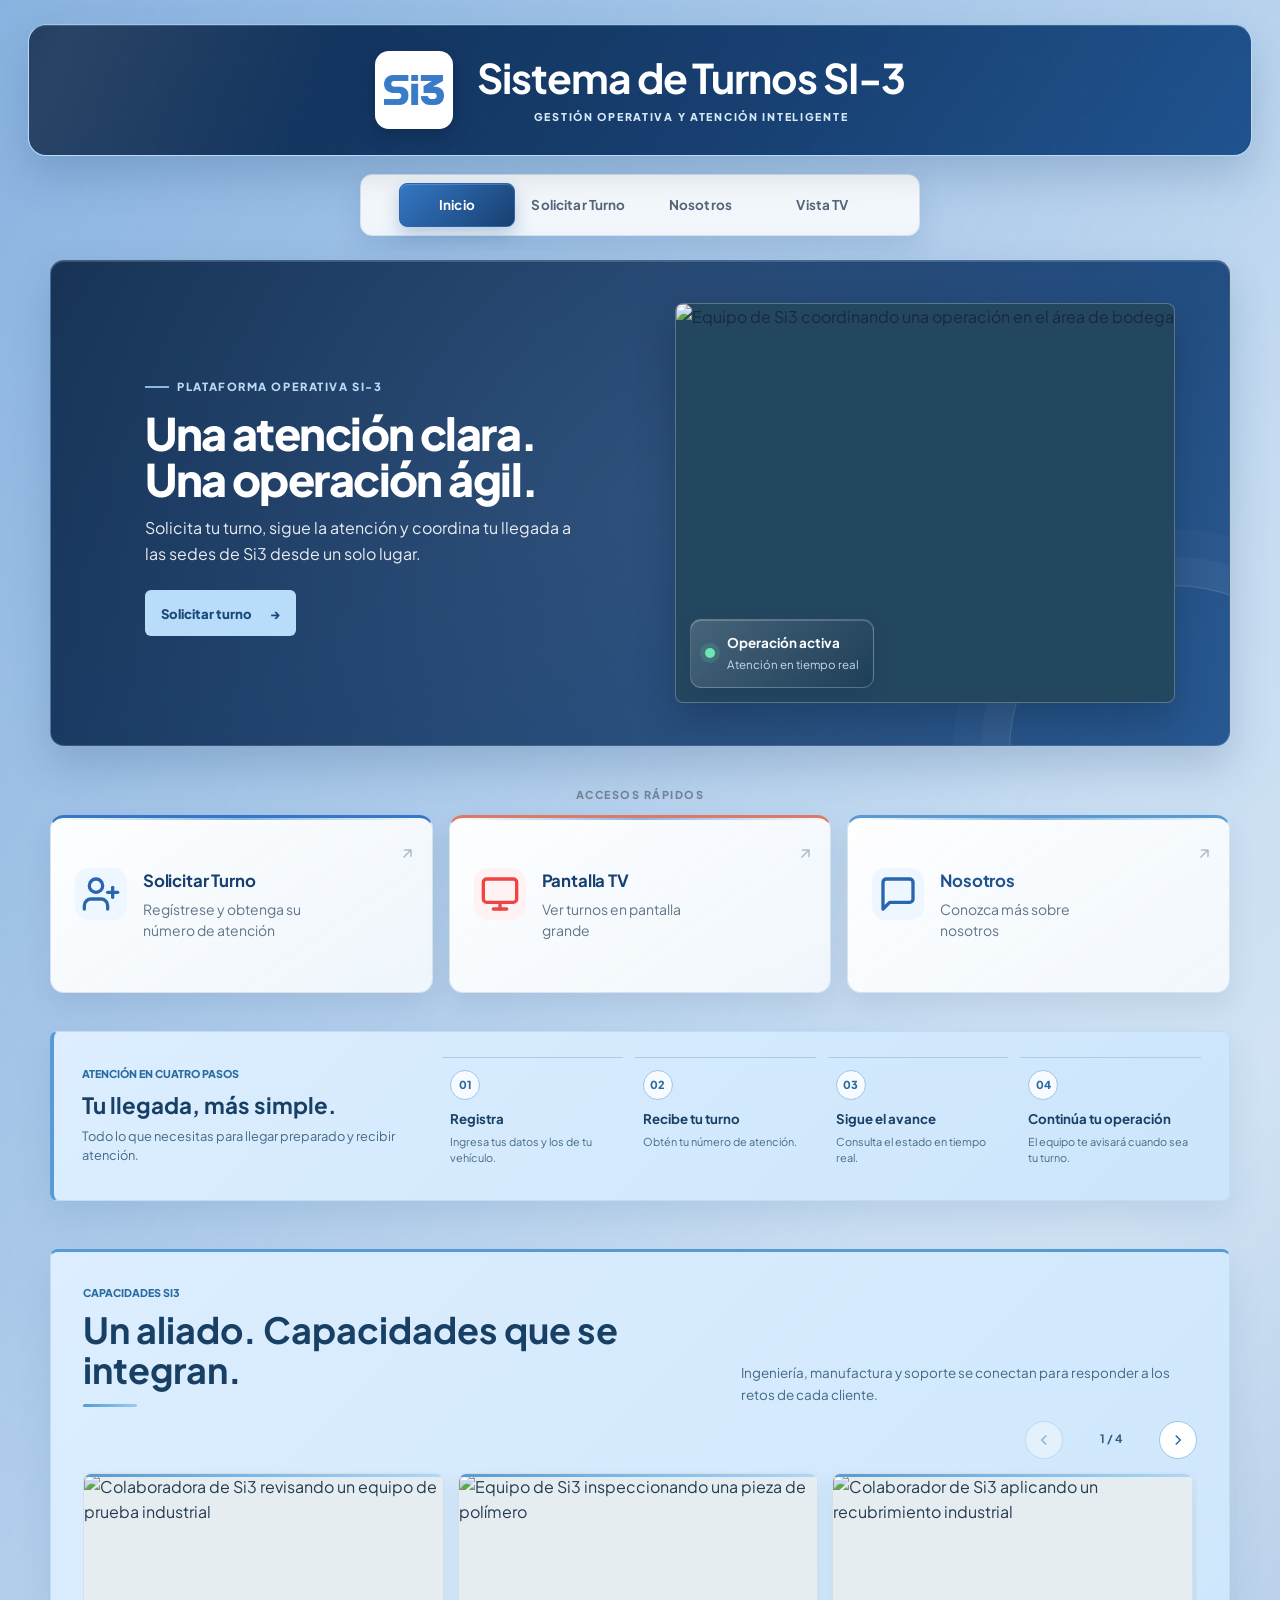
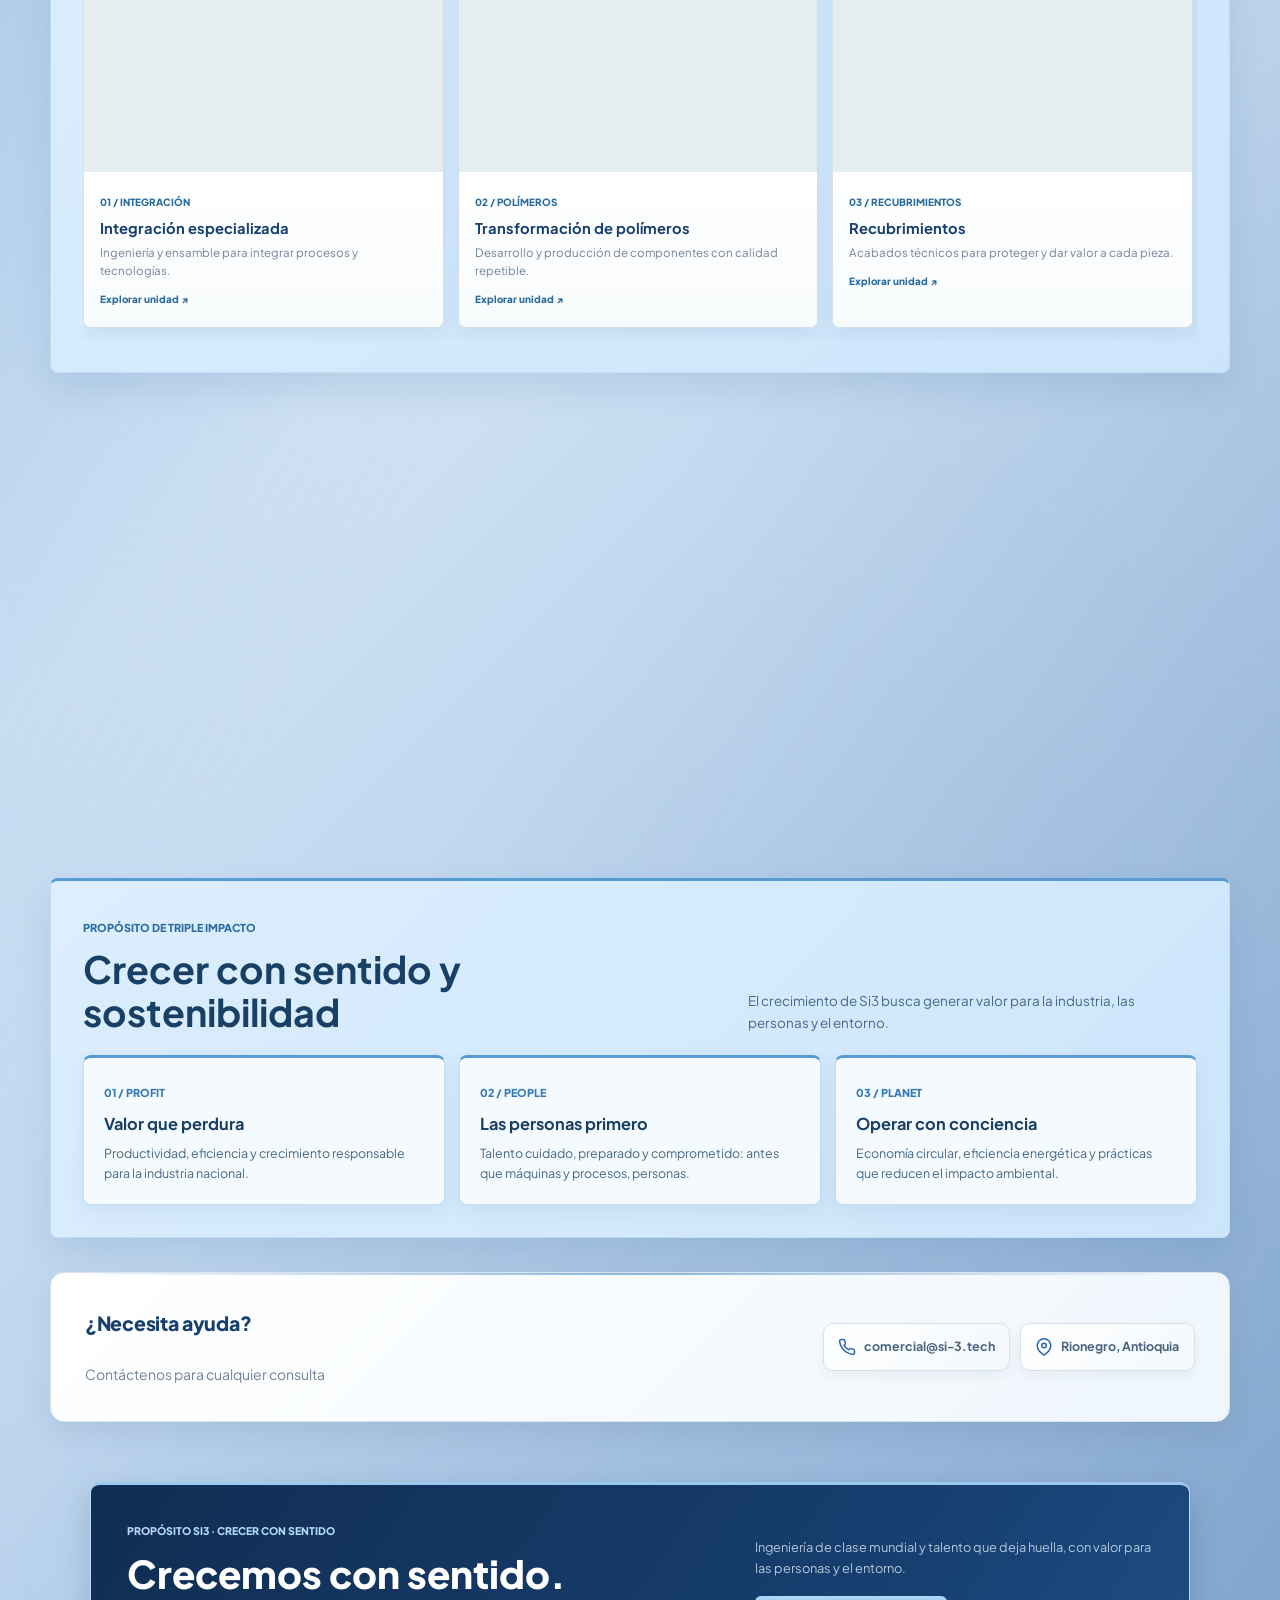
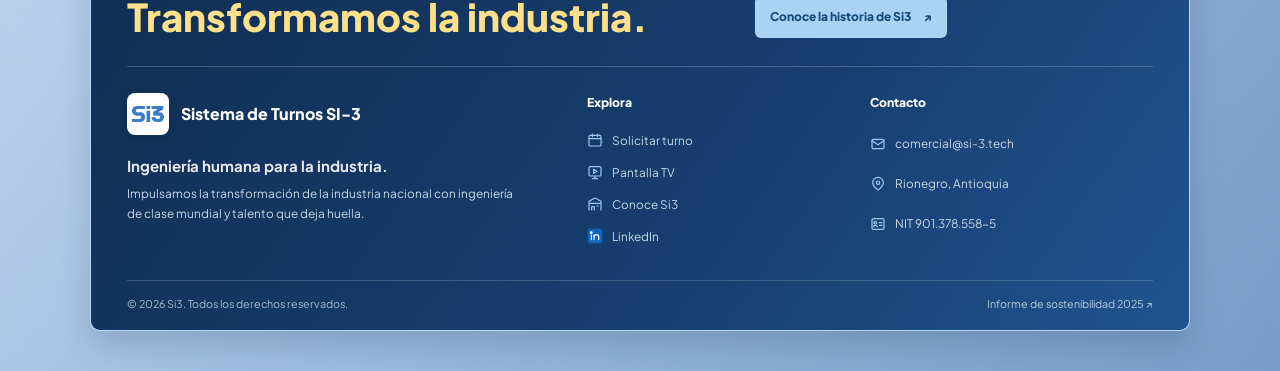
==== commit 9ff90bf9: "Arreglo 2" ====
--- a/index.html
+++ b/index.html
@@ -3,6 +3,9 @@
 <head>
     <meta charset="UTF-8">
     <meta name="viewport" content="width=device-width, initial-scale=1.0">
+    <meta http-equiv="Cache-Control" content="no-cache, no-store, must-revalidate">
+    <meta http-equiv="Pragma" content="no-cache">
+    <meta http-equiv="Expires" content="0">
     <meta name="description" content="Solicita y sigue tu turno en tiempo real. Conoce las capacidades industriales, el enfoque de ingeniería humana y el propósito de Si3.">
     <title>Sistema de Turnos - SI-3</title>
     <link rel="icon" type="image/png" href="Logo-Web-SI3.png">
@@ -1754,10 +1757,10 @@
     </div>
 
     <script src="https://cdn.jsdelivr.net/npm/@supabase/supabase-js@2"></script>
-    <script src="supabase-config.js?v=3"></script>
-    <script src="app.js?v=43"></script>
+    <script src="supabase-config.js?v=4"></script>
+    <script src="app.js?v=44"></script>
     <script src="sonido.js"></script>
-    <script src="push-notifications.js?v=5"></script>
+    <script src="push-notifications.js?v=6"></script>
     <script>
         (() => {
             const carousel = document.querySelector('#business-units-carousel');
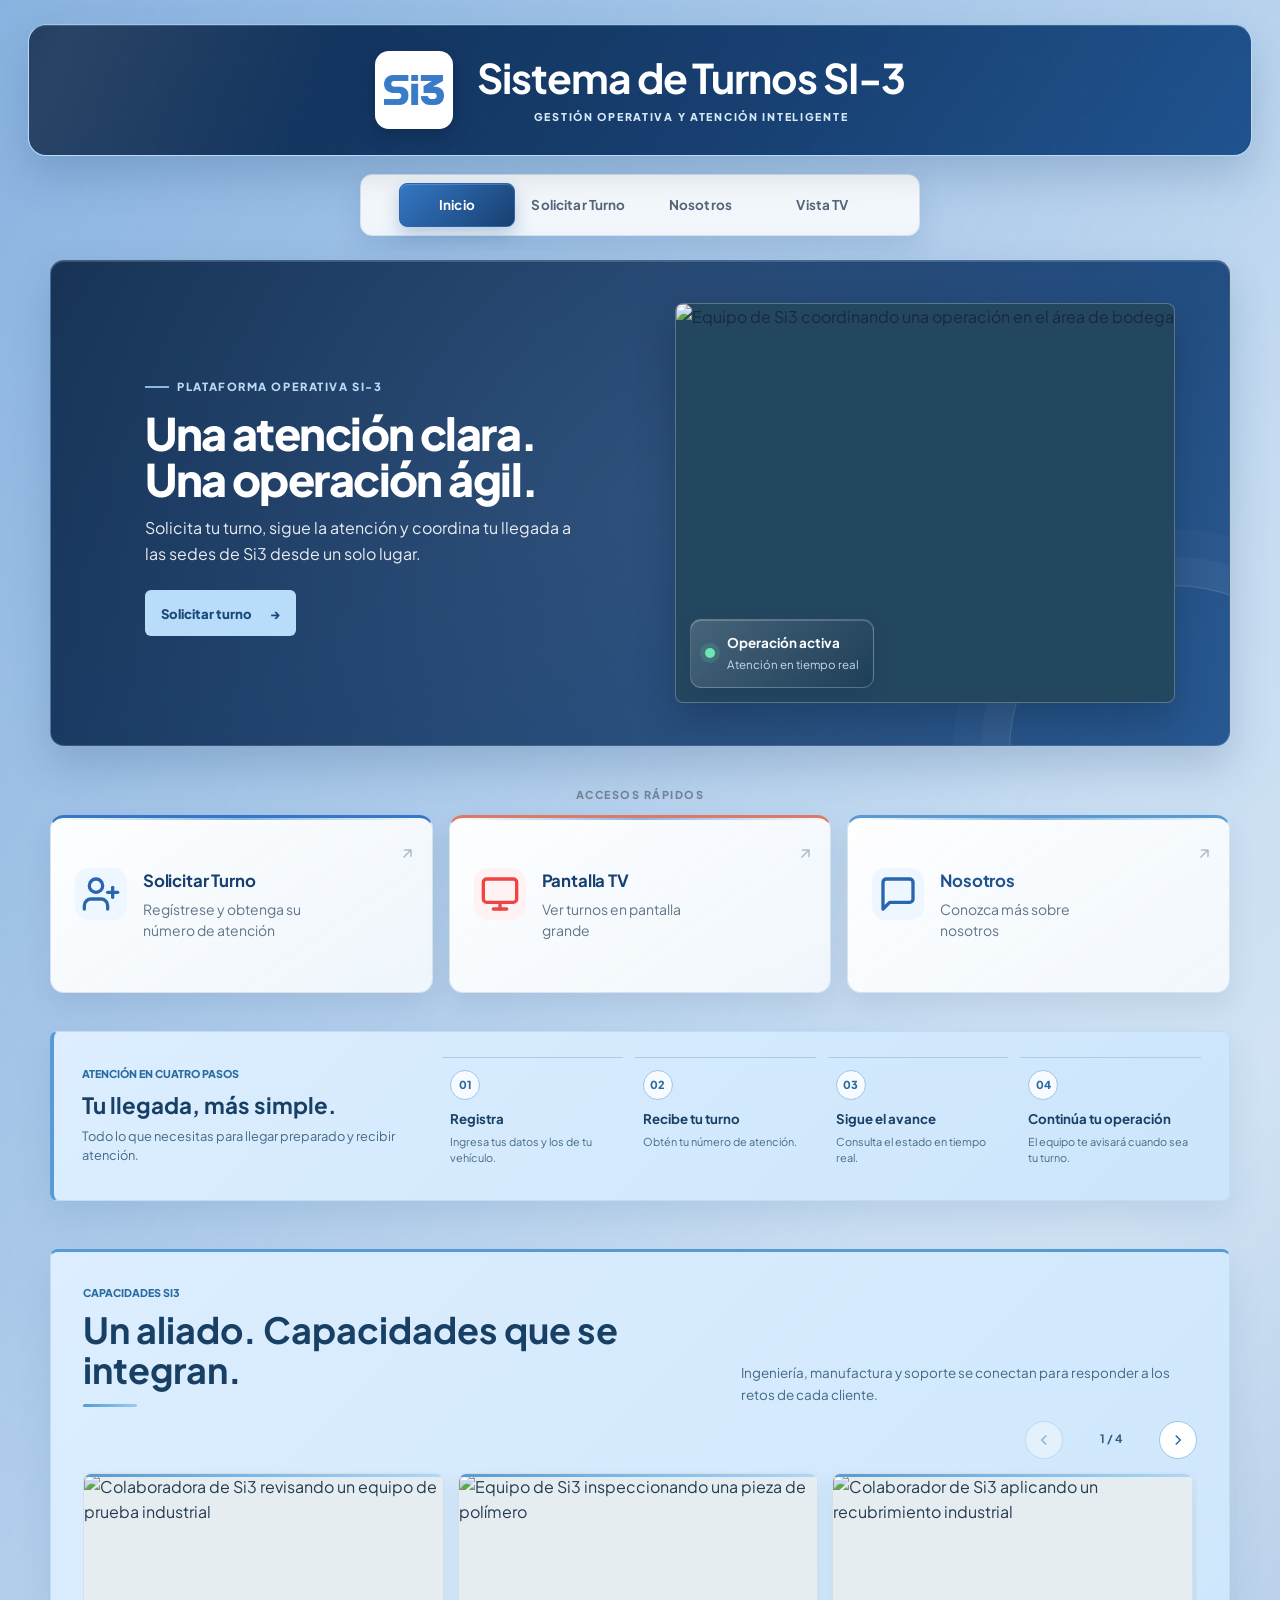
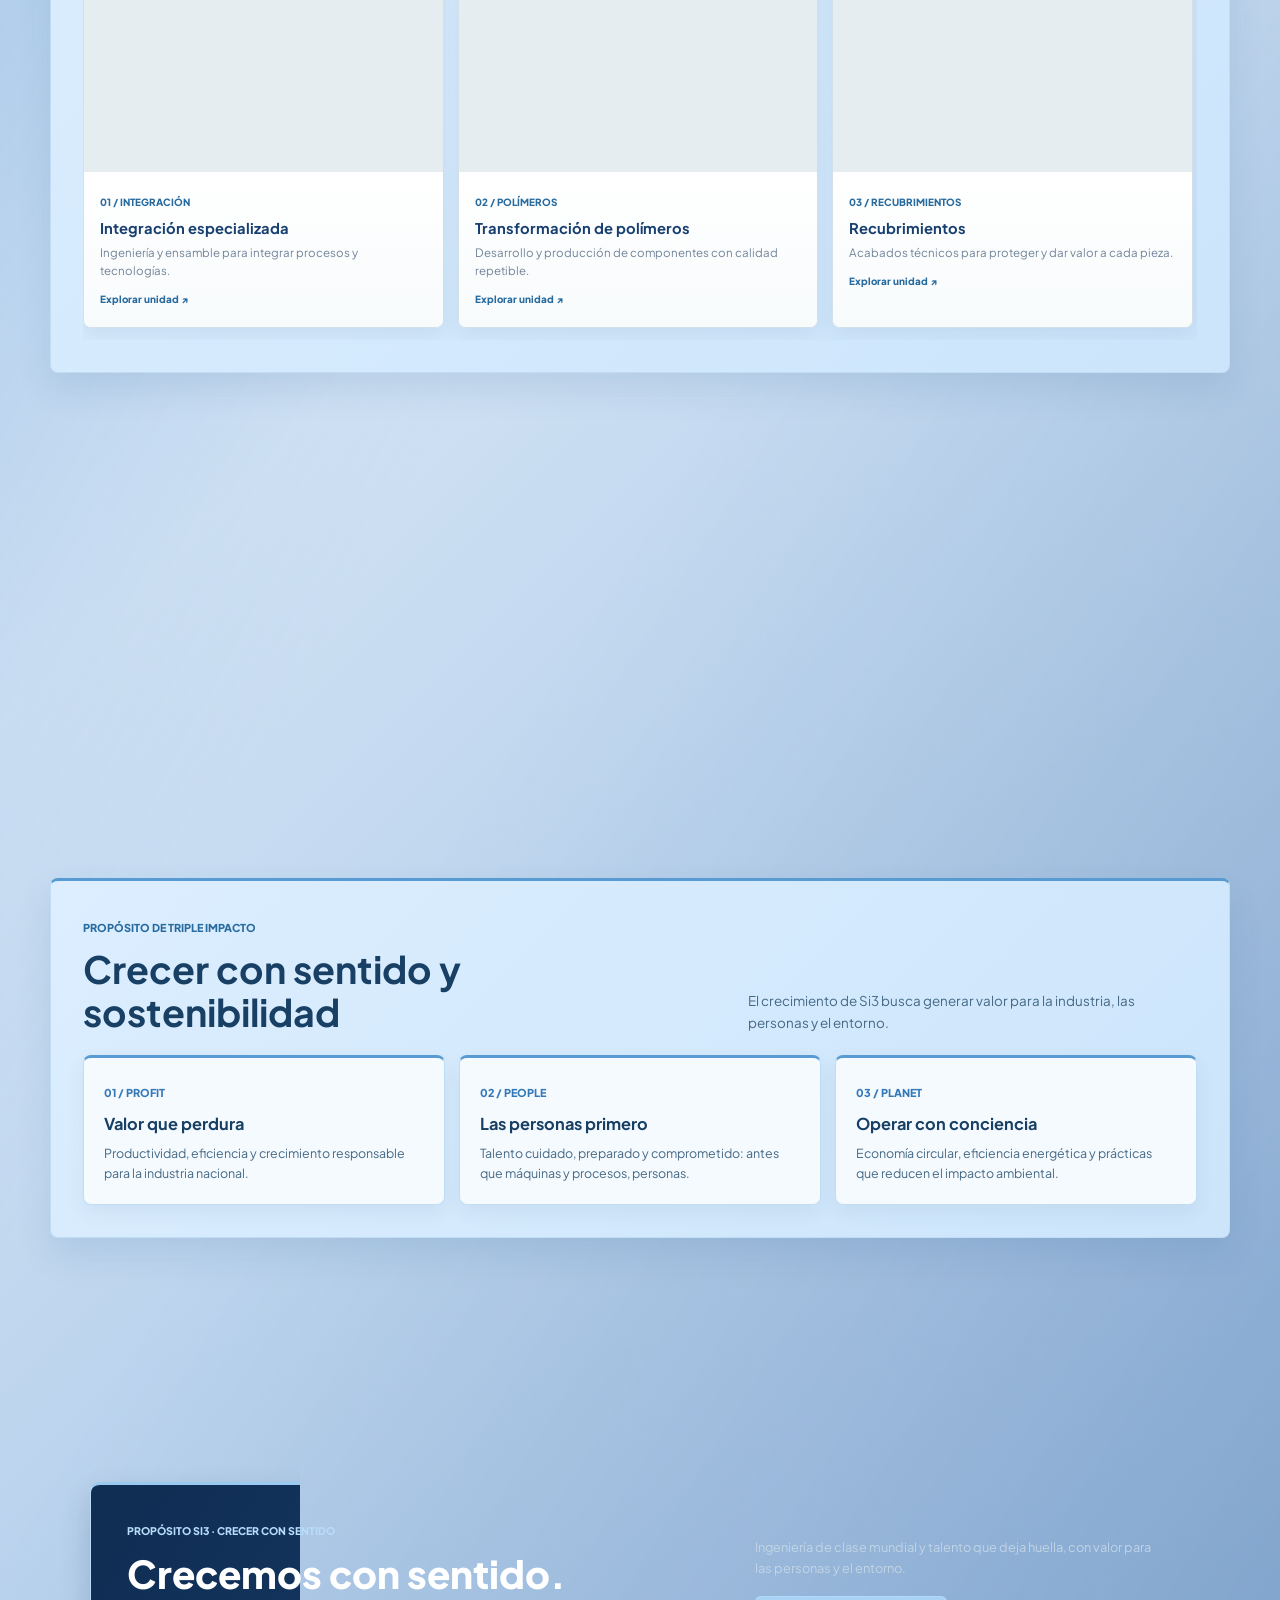
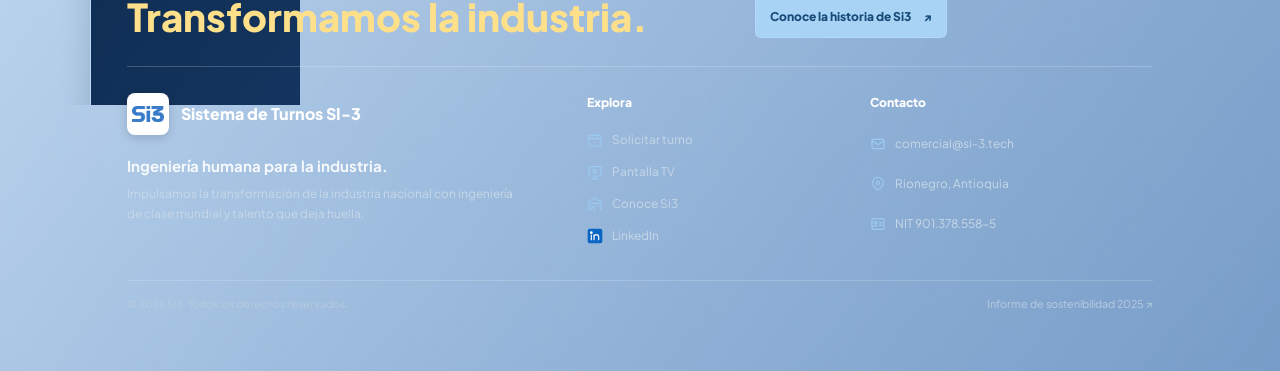
==== commit 8c585ac0: "Arreglo 3" ====
--- a/index.html
+++ b/index.html
@@ -1760,7 +1760,7 @@
     <script src="supabase-config.js?v=4"></script>
     <script src="app.js?v=44"></script>
     <script src="sonido.js"></script>
-    <script src="push-notifications.js?v=6"></script>
+    <script src="push-notifications.js?v=7"></script>
     <script>
         (() => {
             const carousel = document.querySelector('#business-units-carousel');
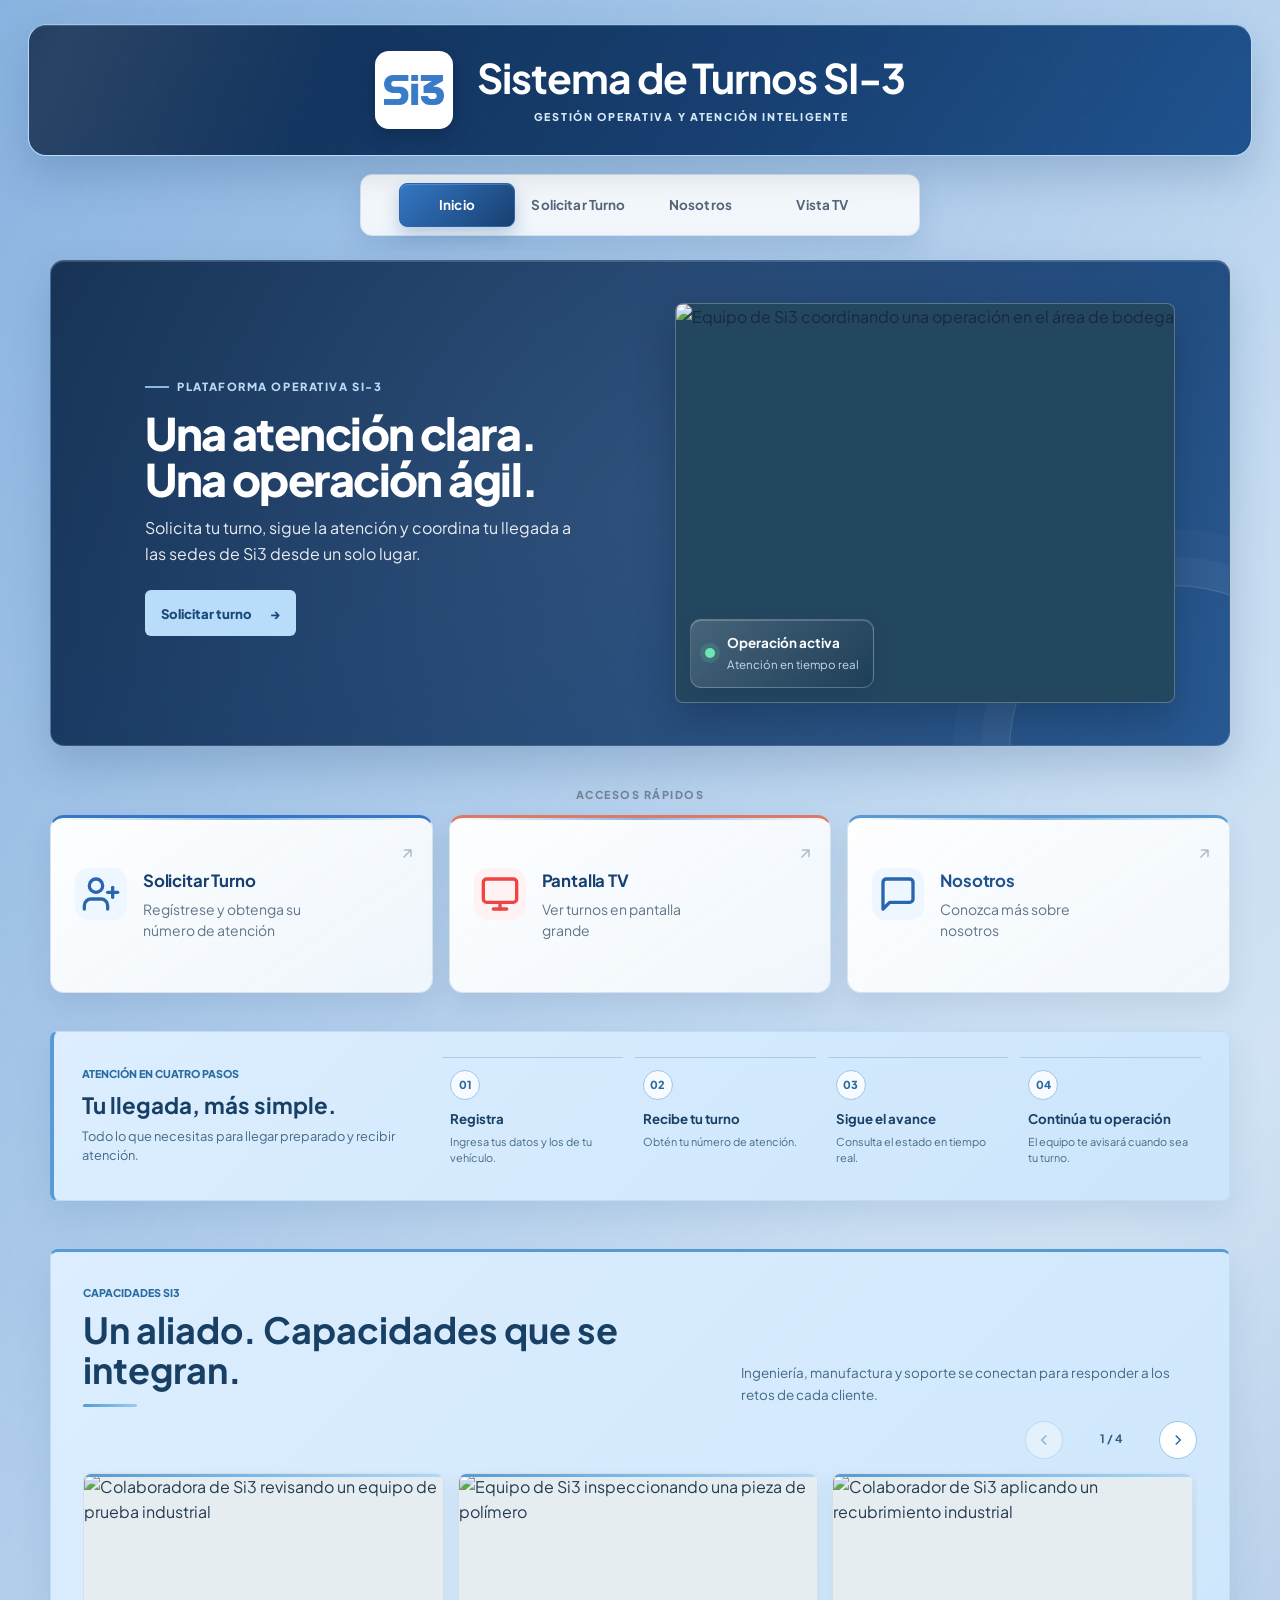
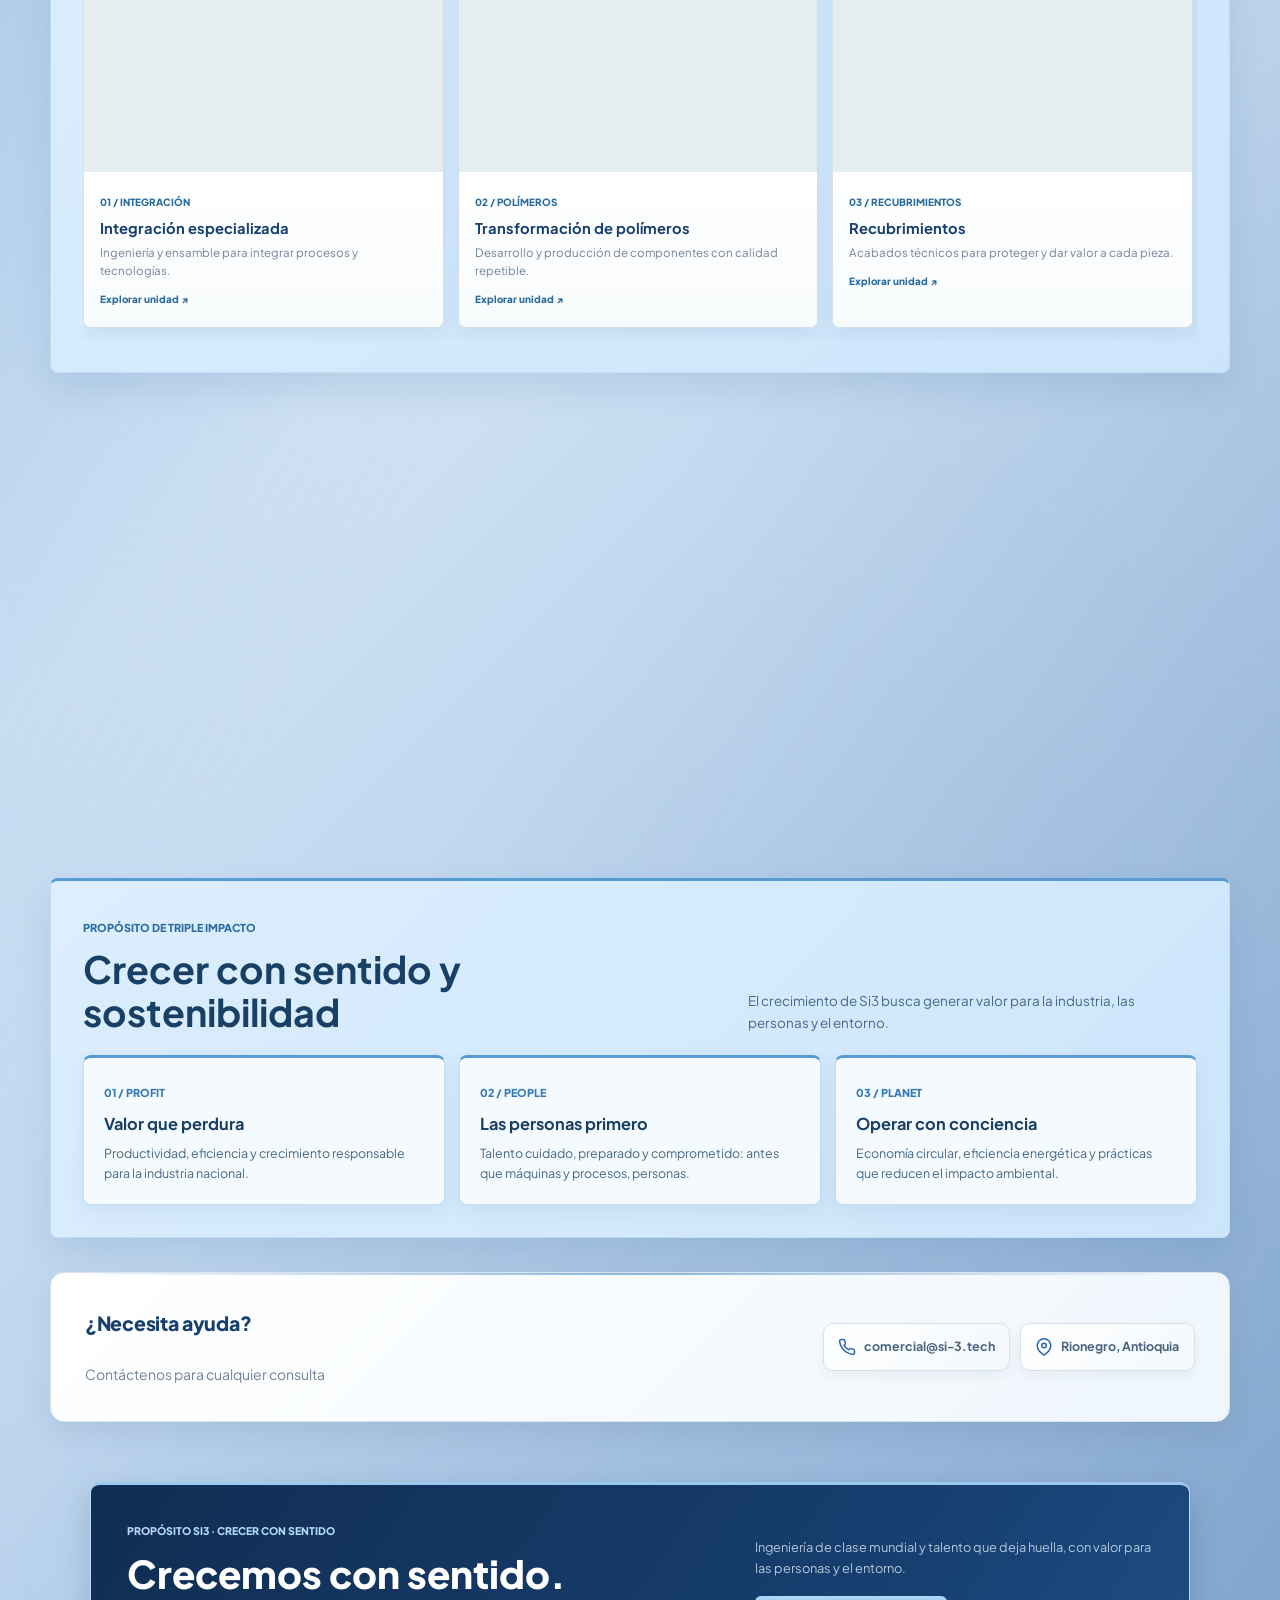
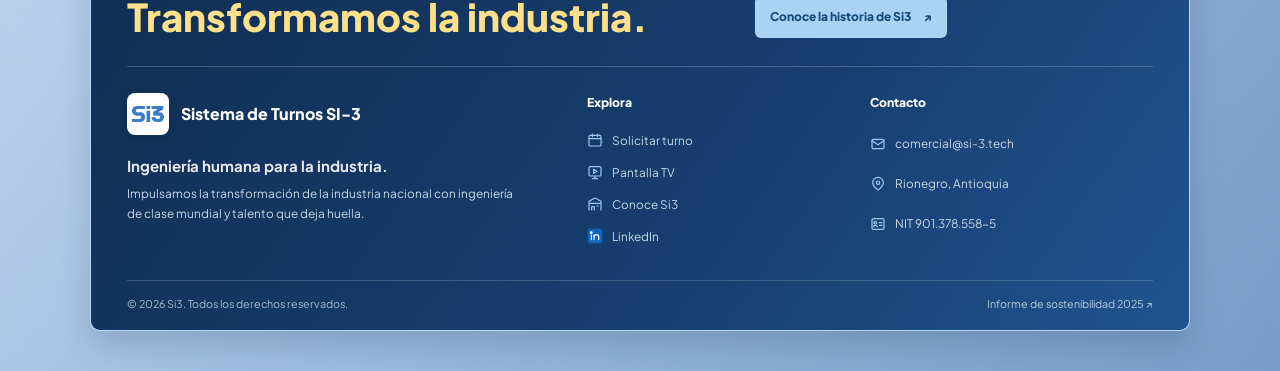
==== commit 2a5b40ea: "Remove legacy service worker and fix turn sync Co-authored-by: Copilot <223556219+Copilot@users.nore" ====
--- a/index.html
+++ b/index.html
@@ -6,6 +6,7 @@
     <meta http-equiv="Cache-Control" content="no-cache, no-store, must-revalidate">
     <meta http-equiv="Pragma" content="no-cache">
     <meta http-equiv="Expires" content="0">
+    <script src="cleanup-service-worker.js?v=1" defer></script>
     <meta name="description" content="Solicita y sigue tu turno en tiempo real. Conoce las capacidades industriales, el enfoque de ingeniería humana y el propósito de Si3.">
     <title>Sistema de Turnos - SI-3</title>
     <link rel="icon" type="image/png" href="Logo-Web-SI3.png">
@@ -1760,7 +1761,6 @@
     <script src="supabase-config.js?v=4"></script>
     <script src="app.js?v=44"></script>
     <script src="sonido.js"></script>
-    <script src="push-notifications.js?v=7"></script>
     <script>
         (() => {
             const carousel = document.querySelector('#business-units-carousel');
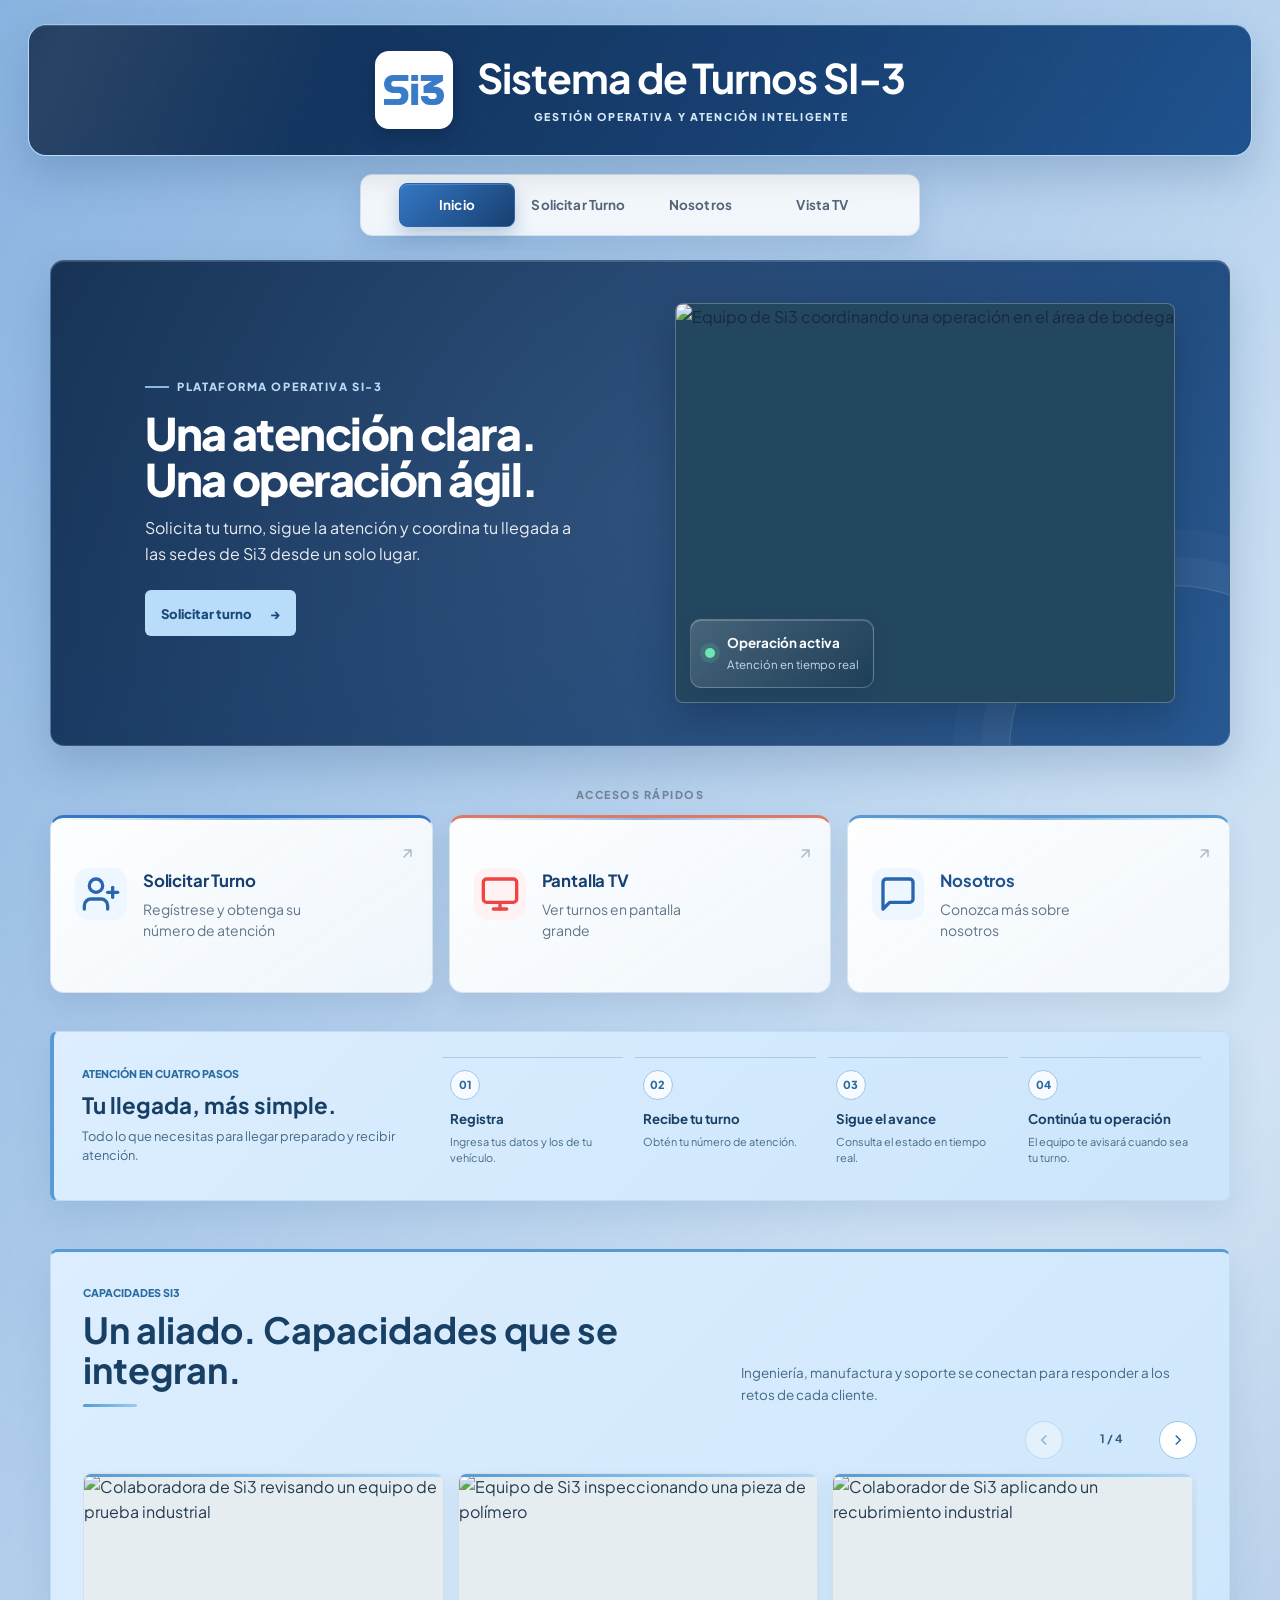
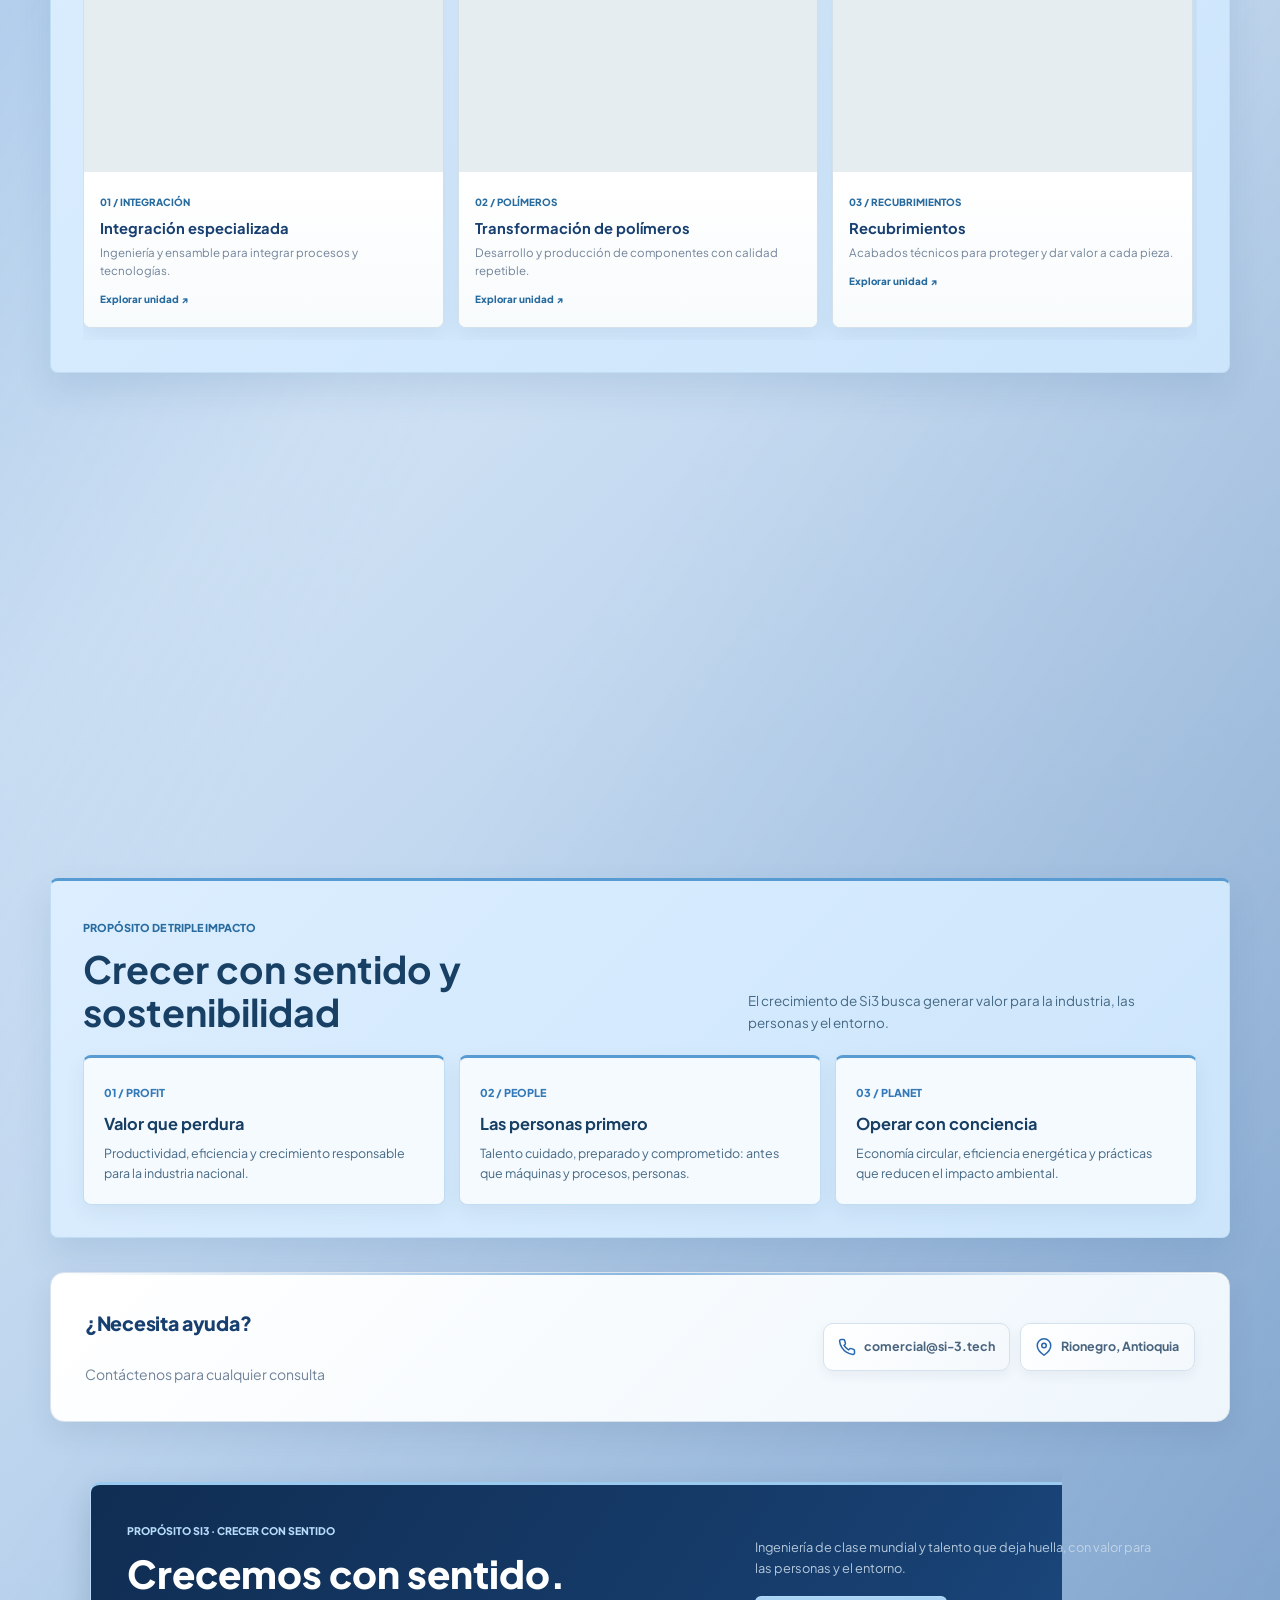
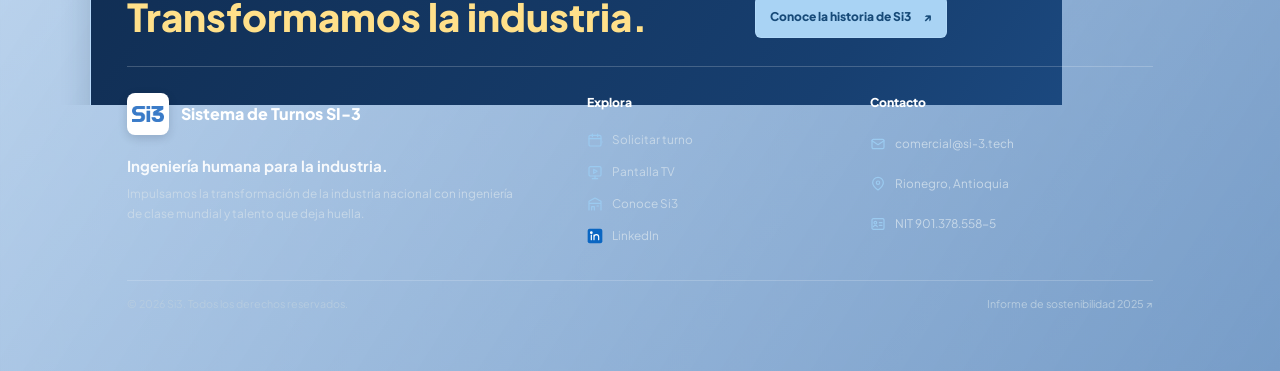
==== commit ccab318a: "Show complete dispatch alerts at reception Co-authored-by: Copilot <223556219+Copilot@users.noreply." ====
--- a/index.html
+++ b/index.html
@@ -1759,7 +1759,7 @@
 
     <script src="https://cdn.jsdelivr.net/npm/@supabase/supabase-js@2"></script>
     <script src="supabase-config.js?v=4"></script>
-    <script src="app.js?v=44"></script>
+    <script src="app.js?v=45"></script>
     <script src="sonido.js"></script>
     <script>
         (() => {
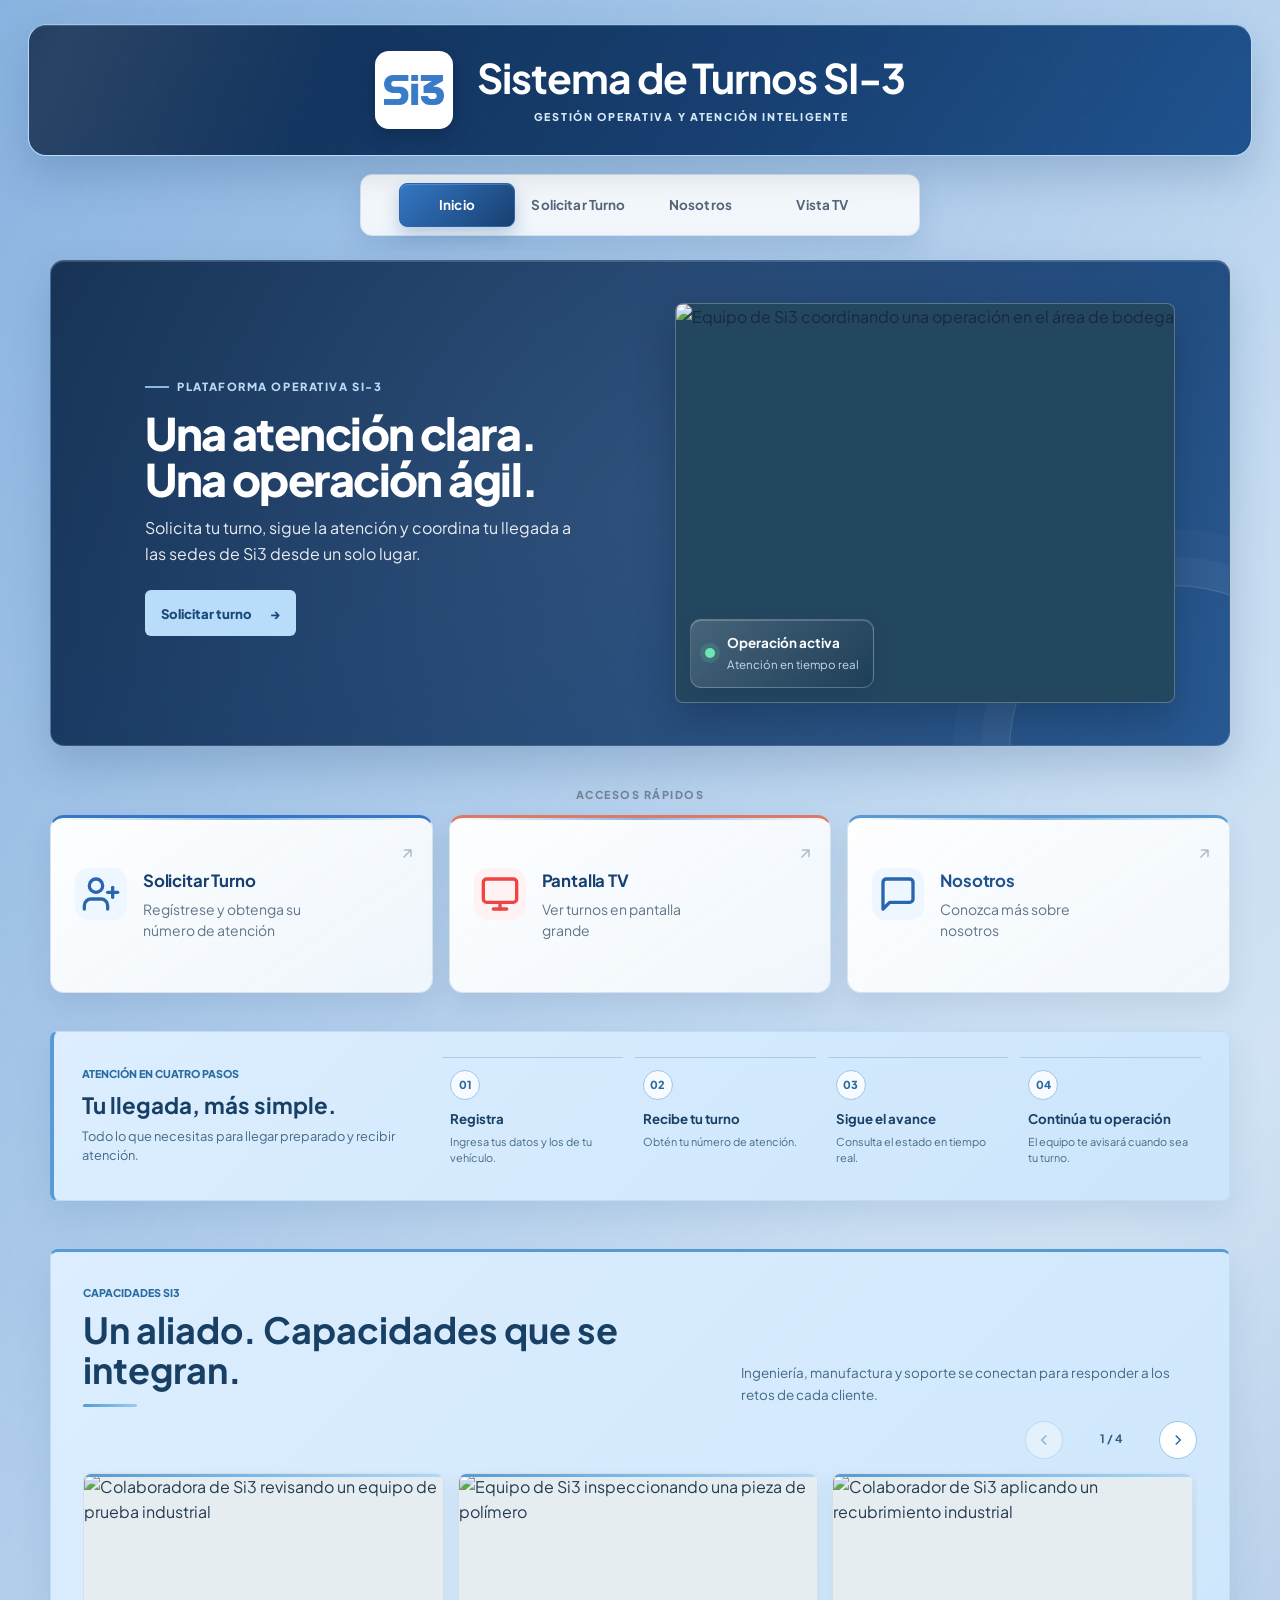
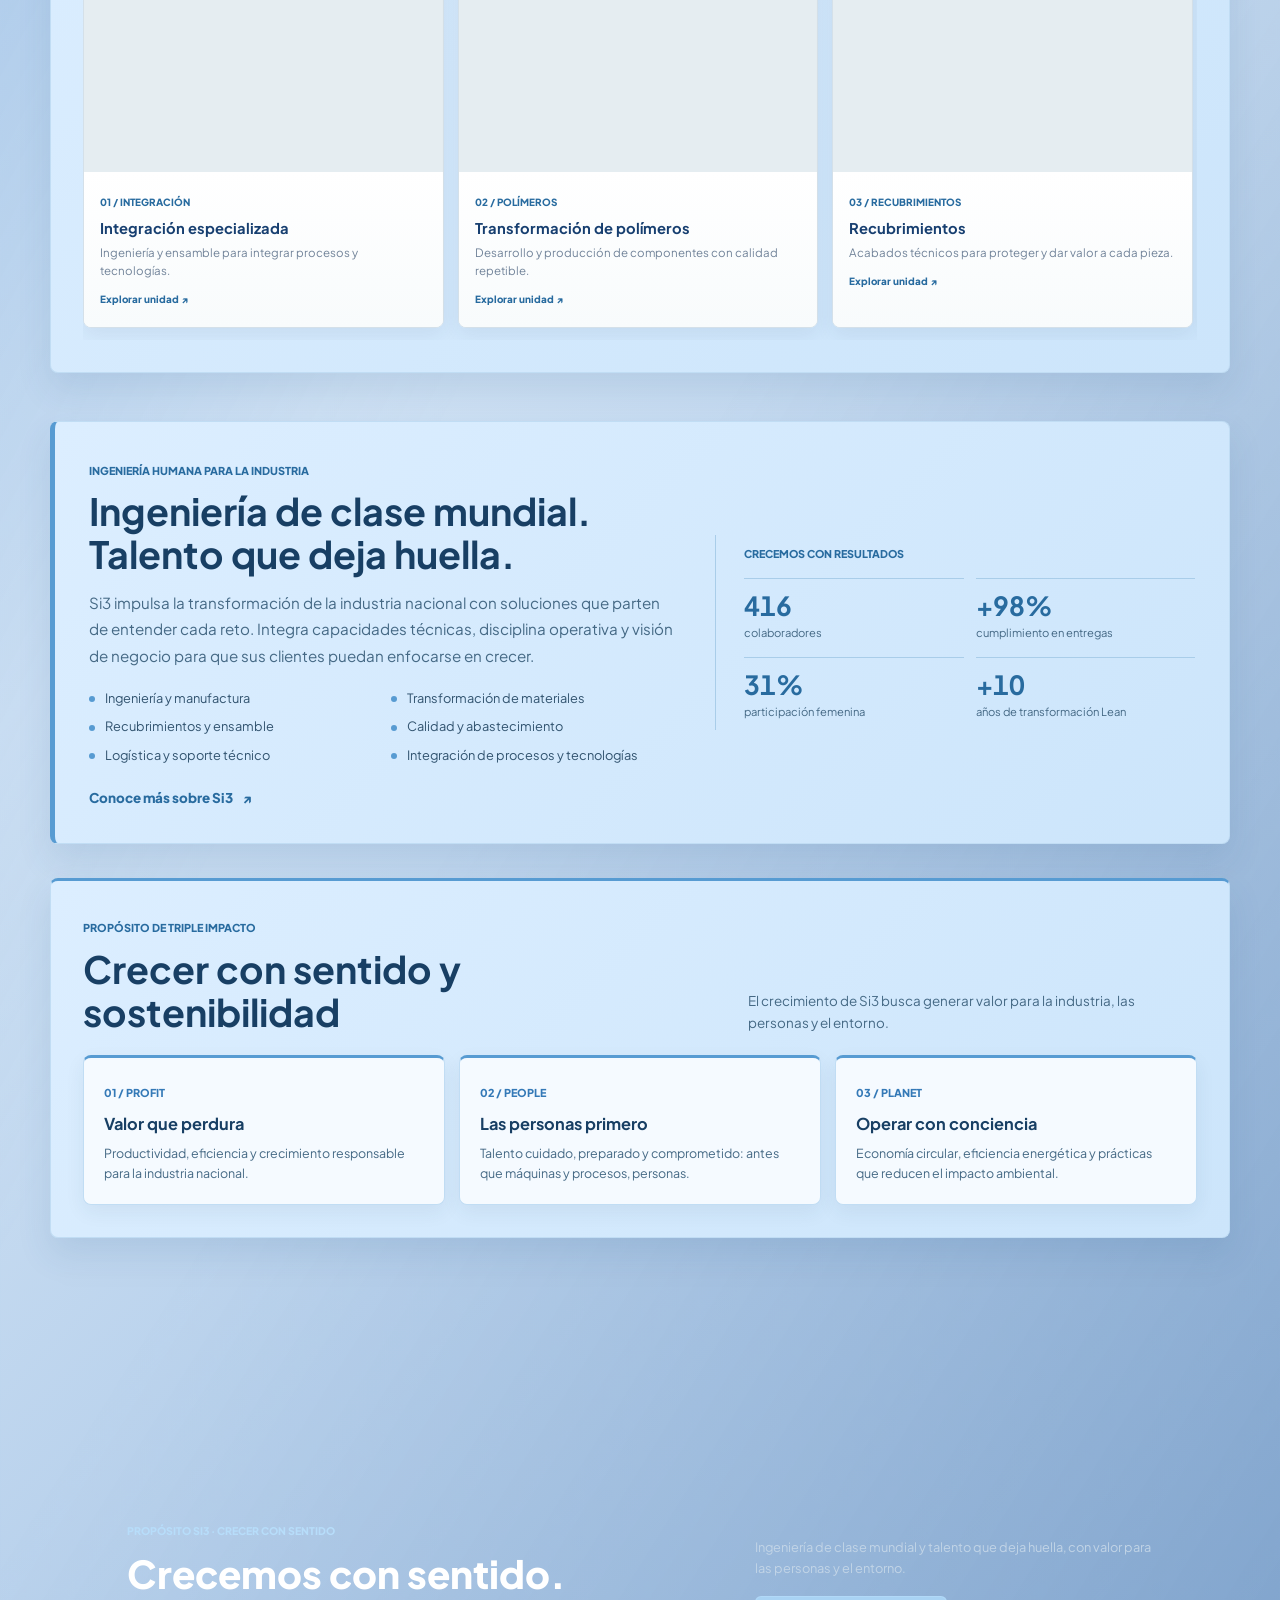
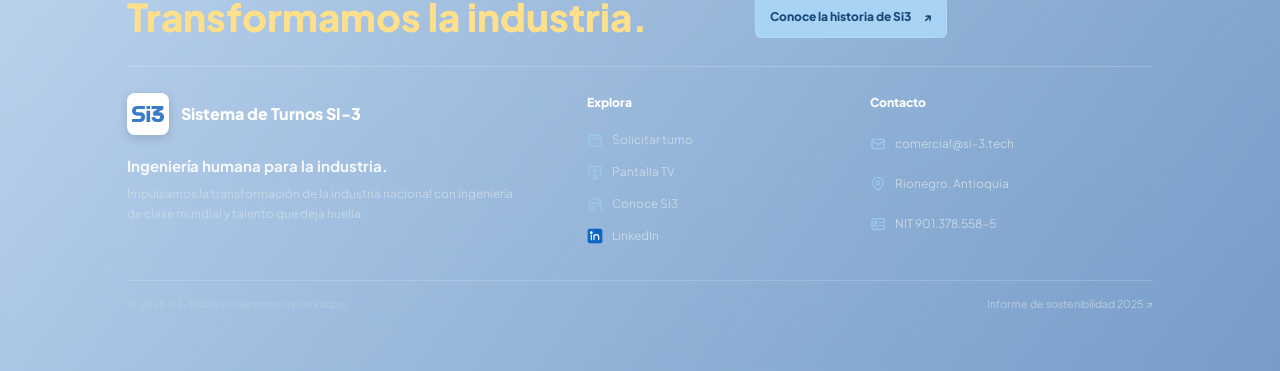
==== commit 05199801: "Add files via upload" ====
--- a/index.html
+++ b/index.html
@@ -12,7 +12,7 @@
     <link rel="icon" type="image/png" href="Logo-Web-SI3.png">
     <link rel="manifest" href="manifest.json">
     <link href="https://fonts.googleapis.com/css2?family=Inter:wght@400;500;600;700;800&family=Plus+Jakarta+Sans:wght@400;500;600;700;800&display=swap" rel="stylesheet">
-        <link rel="stylesheet" href="styles.css?v=16">
+        <link rel="stylesheet" href="styles.css?v=33">
     <style>
         .welcome-banner {
             background: linear-gradient(135deg, #1e3a8a 0%, #3b82f6 100%);
@@ -1759,7 +1759,7 @@
 
     <script src="https://cdn.jsdelivr.net/npm/@supabase/supabase-js@2"></script>
     <script src="supabase-config.js?v=4"></script>
-    <script src="app.js?v=45"></script>
+    <script src="app.js?v=48"></script>
     <script src="sonido.js"></script>
     <script>
         (() => {
--- a/styles.css
+++ b/styles.css
@@ -4683,6 +4683,218 @@
     }
 }
 
+.stats-info-card.is-provider-directory {
+    width: min(820px, 100%);
+    padding: clamp(18px, 4vw, 32px);
+    text-align: left;
+    background: #f7faff;
+}
+
+.stats-info-header {
+    margin: 0 auto 22px;
+    text-align: center;
+}
+
+.stats-info-header p {
+    max-width: 460px;
+    margin-bottom: 0;
+}
+
+.stats-info-card.is-provider-directory .stats-info-number {
+    margin-top: 10px;
+    font-size: clamp(2.4rem, 7vw, 3.25rem);
+}
+
+.admin-provider-search {
+    max-width: none;
+    margin-bottom: 12px;
+    border-color: #d7e2ee;
+    border-radius: 12px;
+    box-shadow: 0 2px 6px rgba(24, 50, 80, 0.04);
+}
+
+.admin-provider-search:focus-within {
+    border-color: #78a8da;
+    box-shadow: 0 0 0 3px rgba(52, 120, 197, 0.12);
+}
+
+.admin-provider-search input {
+    font-size: 0.9rem;
+}
+
+.admin-provider-actions {
+    align-items: center;
+    justify-content: space-between;
+    flex-wrap: wrap;
+    gap: 10px;
+    margin: 0 0 12px;
+}
+
+.admin-provider-actions > div {
+    display: flex;
+    flex-wrap: wrap;
+    gap: 7px;
+}
+
+.admin-provider-count {
+    color: #647a91;
+    font-size: 0.78rem;
+    font-weight: 700;
+}
+
+.admin-provider-actions button {
+    min-height: 34px;
+    padding: 7px 11px;
+    border-radius: 9px;
+    font-size: 0.72rem;
+}
+
+.stats-info-card.is-provider-directory .stats-info-list {
+    max-height: min(52vh, 560px);
+    overflow-y: auto;
+    padding: 2px 6px 4px 0;
+}
+
+.stats-info-card.is-provider-directory .admin-provider-record {
+    padding: 12px !important;
+    border-color: #e0e8f1;
+    border-radius: 12px;
+    background: #ffffff !important;
+    box-shadow: 0 2px 8px rgba(24, 50, 80, 0.045);
+}
+
+.stats-info-card.is-provider-directory .admin-provider-record:first-child {
+    border-color: #e0e8f1;
+    background: #ffffff;
+    color: inherit;
+    font-weight: 500;
+}
+
+.admin-provider-head {
+    align-items: center;
+    gap: 12px;
+    padding-bottom: 11px;
+}
+
+.admin-provider-mark {
+    width: 40px;
+    height: 40px;
+    border-radius: 12px;
+    font-size: 0.76rem;
+}
+
+.admin-provider-head strong {
+    font-size: 0.88rem;
+    line-height: 1.35;
+}
+
+.admin-provider-head small {
+    margin-top: 4px;
+    font-size: 0.72rem;
+}
+
+.admin-provider-chevron {
+    flex: 0 0 auto;
+    width: 30px;
+    height: 30px;
+}
+
+.admin-provider-people {
+    gap: 8px;
+    padding-top: 11px;
+}
+
+.admin-provider-person {
+    grid-template-columns: minmax(0, 1fr) auto;
+    gap: 12px;
+    padding: 11px 12px;
+    border-color: #e7edf4;
+    border-radius: 10px;
+    background: #fbfdff;
+}
+
+.admin-provider-person strong {
+    color: #233d58;
+    font-size: 0.78rem;
+}
+
+.admin-provider-details {
+    display: flex;
+    flex-wrap: wrap;
+    gap: 6px;
+}
+
+.admin-provider-chip {
+    display: inline-flex;
+    align-items: baseline;
+    gap: 5px;
+    max-width: 100%;
+    padding: 4px 8px;
+    border: 1px solid #e3eaf2;
+    border-radius: 7px;
+    background: #ffffff;
+    color: #586d82;
+    font-size: 0.68rem;
+    overflow-wrap: anywhere;
+}
+
+.admin-provider-chip small {
+    color: #8293a5;
+    font-size: 0.58rem;
+    font-weight: 700;
+    text-transform: uppercase;
+}
+
+.admin-provider-person-actions button {
+    min-height: 34px;
+    padding: 6px 10px;
+    border-radius: 8px;
+    font-size: 0.7rem;
+}
+
+@media (max-width: 560px) {
+    .stats-info-modal {
+        padding: 10px;
+    }
+
+    .stats-info-card.is-provider-directory {
+        max-height: calc(100dvh - 20px);
+        padding: 18px 14px;
+        border-radius: 15px;
+    }
+
+    .stats-info-header {
+        padding: 14px 20px 0;
+        margin-bottom: 16px;
+    }
+
+    .admin-provider-actions {
+        align-items: flex-start;
+        flex-direction: column;
+    }
+
+    .admin-provider-actions > div {
+        width: 100%;
+    }
+
+    .admin-provider-actions button {
+        flex: 1;
+    }
+
+    .stats-info-card.is-provider-directory .stats-info-list {
+        max-height: calc(100dvh - 300px);
+    }
+
+    .stats-info-card.is-provider-directory .admin-provider-person {
+        grid-template-columns: minmax(0, 1fr);
+    }
+
+    .admin-provider-person-actions {
+        justify-content: flex-end;
+    }
+
+}
+
 .stats-record-head {
     display: grid;
     grid-template-columns: auto minmax(0, 1fr) auto;
@@ -10491,6 +10703,49 @@
     gap: 8px;
 }
 
+.destino-carga-fields {
+    display: grid;
+    align-content: start;
+    gap: 8px;
+    min-width: 0;
+    padding: 10px clamp(8px, 2vw, 14px);
+    border: 1px solid #dbe4ee;
+    border-radius: 10px;
+}
+
+.destino-carga-fields legend {
+    max-width: 100%;
+    padding: 0 5px;
+    color: #475569;
+    font-size: clamp(11px, 2.5vw, 13px);
+    font-weight: 700;
+    white-space: nowrap;
+}
+
+#despachoCargaAmbosGroup,
+#transportistaCargaAmbosGroup,
+#sinTurnoCargaAmbosGroup {
+    grid-template-columns: repeat(2, minmax(0, 1fr));
+    gap: clamp(8px, 2vw, 12px);
+    min-width: 0;
+    width: 100%;
+}
+
+#sinTurnoCargaAmbosGroup {
+    grid-column: 1 / -1;
+}
+
+.destino-carga-fields .form-group,
+.destino-carga-fields input,
+.destino-carga-fields .peso-unidad-input {
+    min-width: 0;
+    width: 100%;
+}
+
+.destino-carga-fields .peso-unidad-input {
+    grid-template-columns: minmax(0, 1fr) 64px;
+}
+
 @media (max-width: 768px) {
     .historial-despachador-toolbar {
         grid-template-columns: 1fr 1fr;
@@ -10506,6 +10761,21 @@
         max-height: 95vh;
         margin: 10px;
         padding: 16px;
+    }
+
+    #despachoCargaAmbosGroup,
+    #transportistaCargaAmbosGroup,
+    #sinTurnoCargaAmbosGroup,
+    #despachoFacturaAmbosGroup,
+    #transportistaFacturaAmbosGroup,
+    #sinTurnoFacturaAmbosGroup {
+        grid-template-columns: minmax(0, 1fr) !important;
+    }
+
+    #despachoCargaAmbosGroup,
+    #transportistaCargaAmbosGroup,
+    #sinTurnoCargaAmbosGroup {
+        grid-template-columns: minmax(0, 1fr);
     }
     
     #proveedorSinTurnoModal #sinTurnoGrid1,
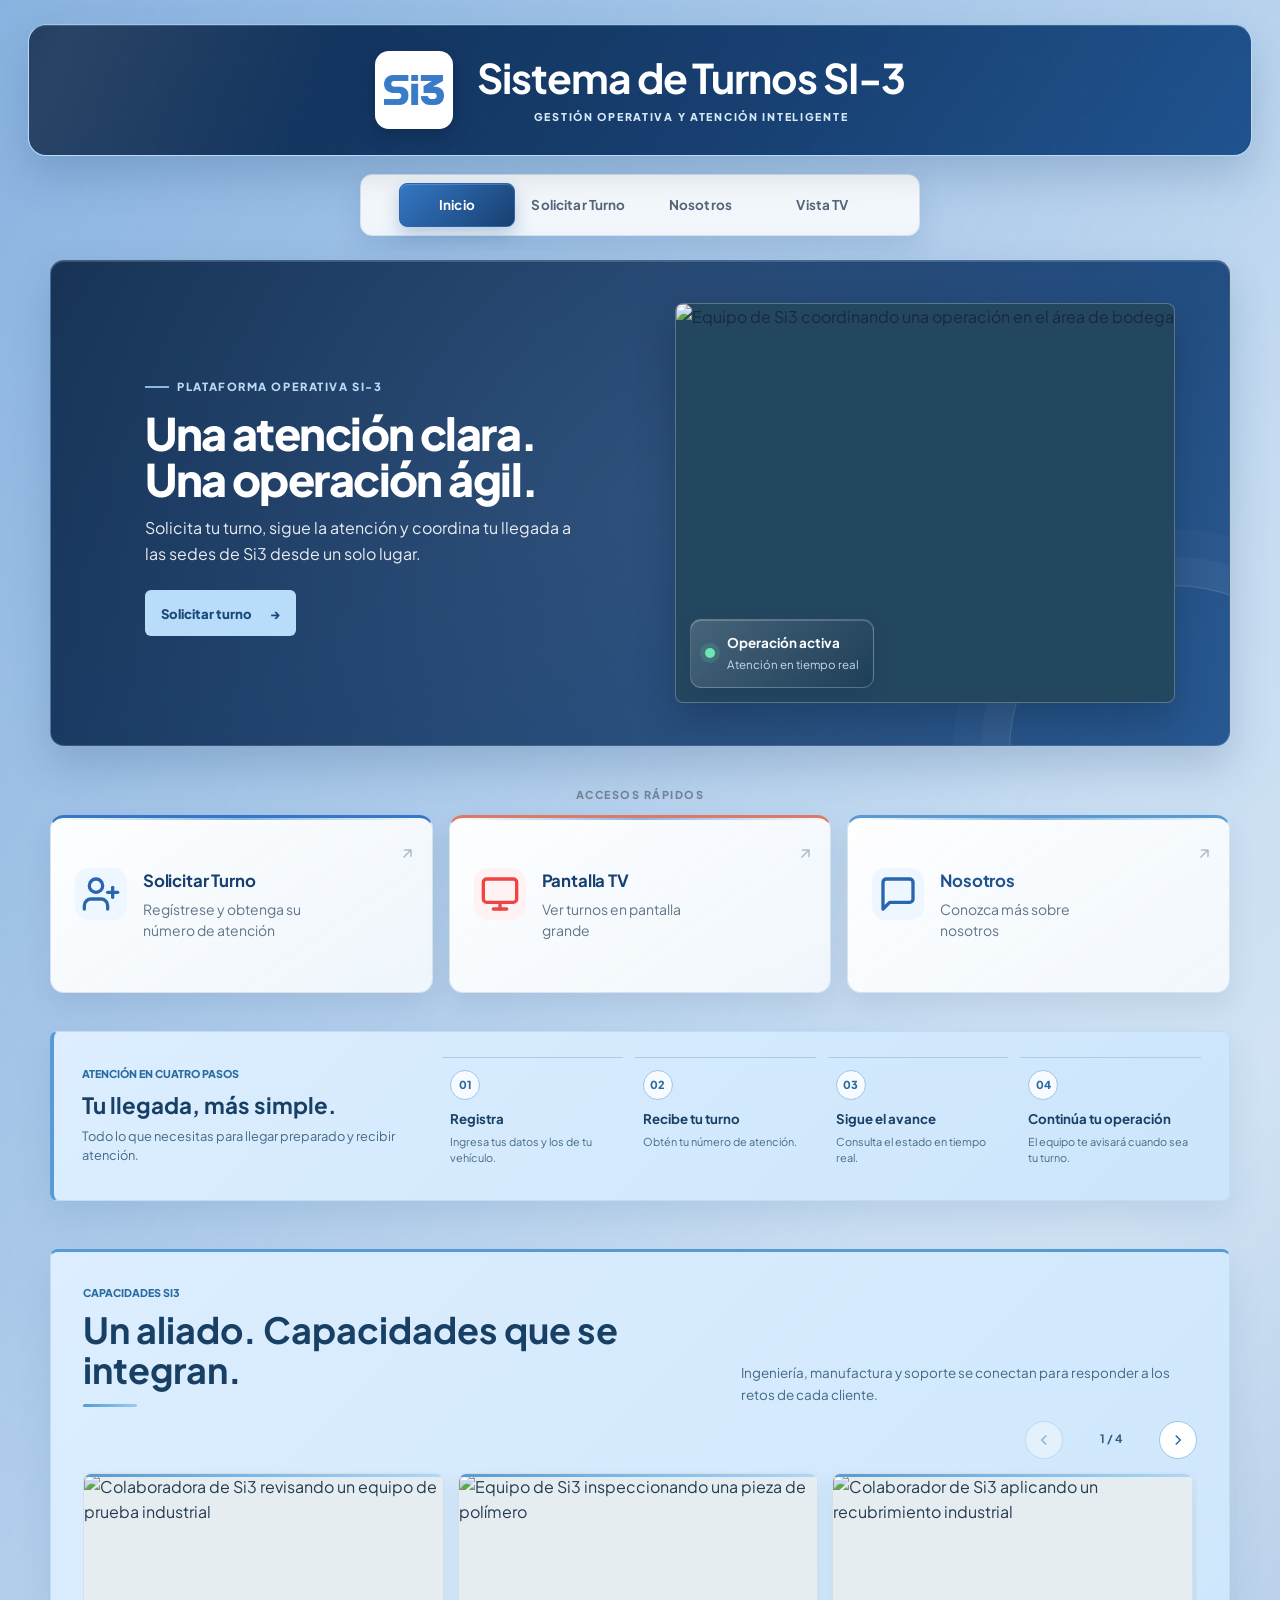
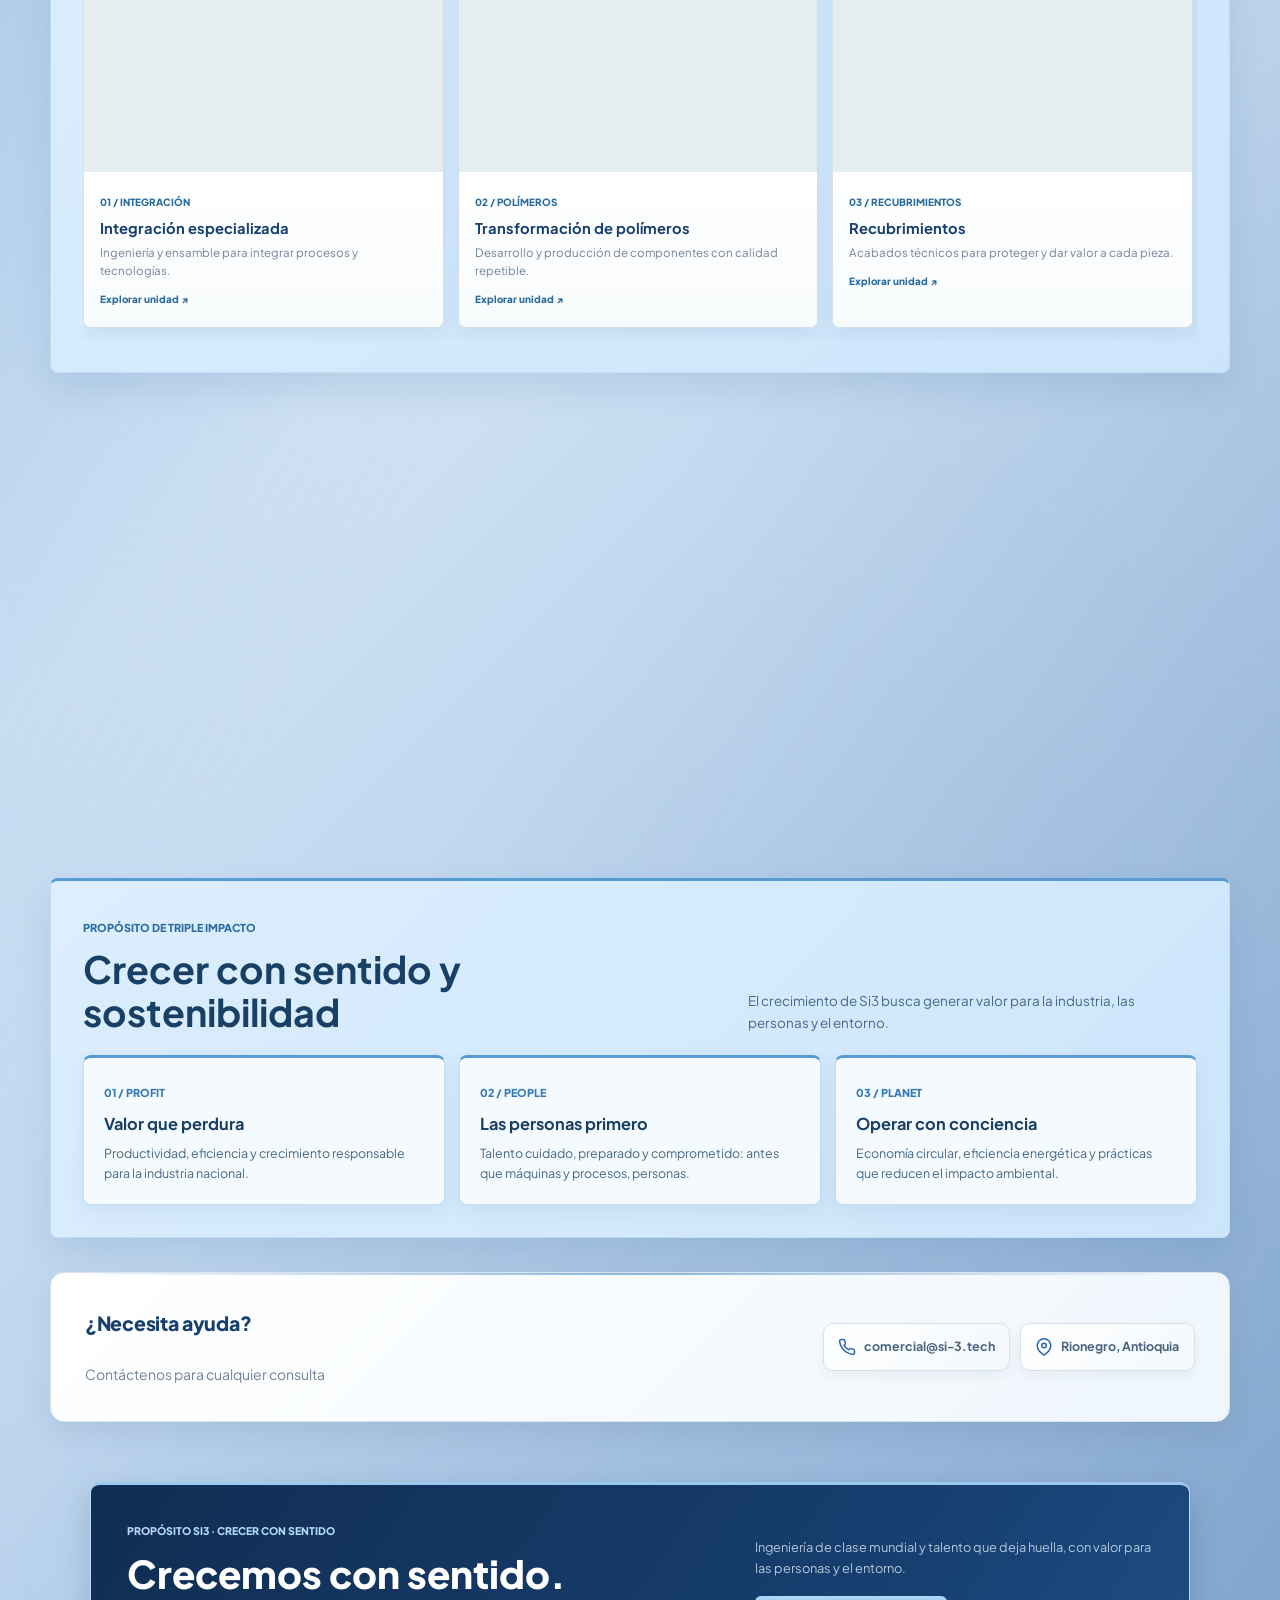
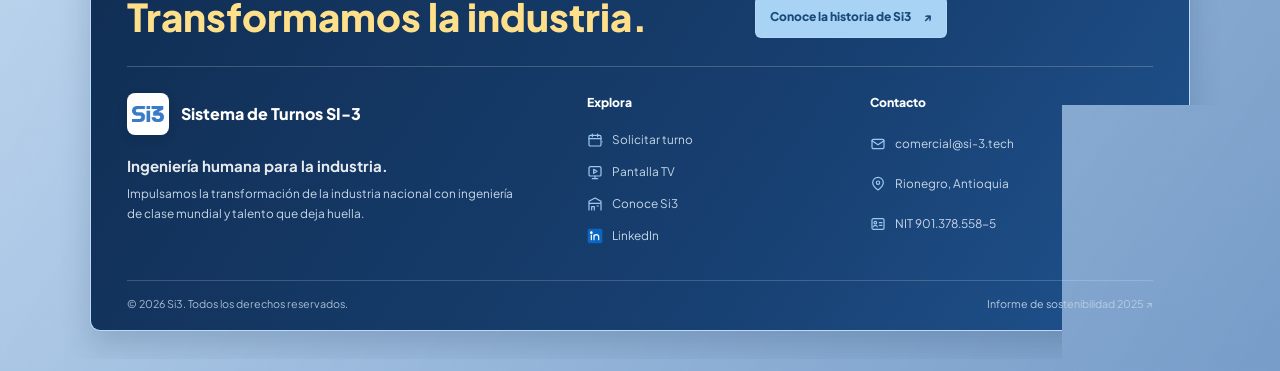
==== commit 8c4da13a: "Add files via upload" ====
--- a/index.html
+++ b/index.html
@@ -12,7 +12,7 @@
     <link rel="icon" type="image/png" href="Logo-Web-SI3.png">
     <link rel="manifest" href="manifest.json">
     <link href="https://fonts.googleapis.com/css2?family=Inter:wght@400;500;600;700;800&family=Plus+Jakarta+Sans:wght@400;500;600;700;800&display=swap" rel="stylesheet">
-        <link rel="stylesheet" href="styles.css?v=33">
+        <link rel="stylesheet" href="styles.css?v=39">
     <style>
         .welcome-banner {
             background: linear-gradient(135deg, #1e3a8a 0%, #3b82f6 100%);
@@ -1759,7 +1759,7 @@
 
     <script src="https://cdn.jsdelivr.net/npm/@supabase/supabase-js@2"></script>
     <script src="supabase-config.js?v=4"></script>
-    <script src="app.js?v=48"></script>
+    <script src="app.js?v=63"></script>
     <script src="sonido.js"></script>
     <script>
         (() => {
--- a/styles.css
+++ b/styles.css
@@ -6005,7 +6005,7 @@
 
 .turn-history .historial-toolbar {
     display: grid;
-    grid-template-columns: 170px minmax(220px, 1fr) auto auto;
+    grid-template-columns: 170px minmax(220px, 1fr) repeat(2, auto);
     align-items: center;
     gap: 10px !important;
     padding: 10px;
@@ -6127,8 +6127,32 @@
 .turn-history .history-table th:nth-child(4), .turn-history .history-table td:nth-child(4) { width: 6%; }
 .turn-history .history-table th:nth-child(5), .turn-history .history-table td:nth-child(5) { width: 7%; }
 .turn-history .history-table th:nth-child(6), .turn-history .history-table td:nth-child(6) { width: 5%; }
-.turn-history .history-table th:nth-child(7), .turn-history .history-table td:nth-child(7) { width: 4%; }
-.turn-history .history-table th:nth-child(8), .turn-history .history-table td:nth-child(8) { width: 5%; }
+.turn-history .history-table th:nth-child(7), .turn-history .history-table td:nth-child(7) { width: 8%; }
+.turn-history .history-table th:nth-child(8), .turn-history .history-table td:nth-child(8) { width: 9%; }
+
+.turn-history .history-table .dispatch-load-pair {
+    flex-wrap: nowrap;
+    gap: 3px;
+    padding: 3px;
+    border-color: #d3e2ef;
+    background: #f7fafc;
+}
+
+.turn-history .history-table .dispatch-load-pair-value {
+    display: grid;
+    min-width: 0;
+    gap: 2px;
+    padding: 4px 5px;
+    background: #eaf2f9;
+}
+
+.turn-history .history-table .dispatch-load-pair-value small {
+    font-size: 0.56rem;
+}
+
+.turn-history .history-table .dispatch-load-pair-value strong {
+    font-size: 0.68rem;
+}
 .turn-history .history-table th:nth-child(9), .turn-history .history-table td:nth-child(9) { width: 9%; }
 .turn-history .history-table th:nth-child(10), .turn-history .history-table td:nth-child(10) { width: 6%; }
 .turn-history .history-table th:nth-child(11), .turn-history .history-table td:nth-child(11) { width: 6%; }
@@ -6282,6 +6306,136 @@
     font-size: 0.64rem;
     font-variant-numeric: tabular-nums;
     overflow-wrap: anywhere;
+}
+
+.dispatch-load-chip {
+    display: inline-grid;
+    grid-template-columns: minmax(0, 1fr) auto;
+    align-items: center;
+    gap: 8px;
+    max-width: 100%;
+    padding: 5px 8px;
+    border: 1px solid #d5e4f0;
+    border-radius: 7px;
+    background: #f3f8fc;
+    line-height: 1.2;
+    vertical-align: middle;
+}
+
+.dispatch-load-chip small {
+    color: #64788b;
+    font-size: 0.62rem;
+    font-weight: 700;
+}
+
+.dispatch-load-chip strong {
+    color: #204d78;
+    font-size: 0.7rem;
+    font-variant-numeric: tabular-nums;
+    overflow-wrap: anywhere;
+}
+
+.dispatch-load-pair {
+    display: inline-flex;
+    align-items: center;
+    justify-content: center;
+    flex-wrap: wrap;
+    gap: 4px;
+    max-width: 100%;
+    padding: 2px 3px;
+    border: 1px solid #dce8f2;
+    border-radius: 8px;
+    background: #f7fafc;
+    vertical-align: middle;
+}
+
+.dispatch-load-pair-value {
+    display: inline-flex;
+    align-items: baseline;
+    gap: 3px;
+    min-width: 0;
+    padding: 3px 5px;
+    border-radius: 5px;
+    background: #eaf2f9;
+    line-height: 1.15;
+}
+
+.dispatch-load-pair-value small {
+    color: #64788b;
+    font-size: 0.58rem;
+    font-weight: 700;
+}
+
+.dispatch-load-pair-value strong {
+    color: #204d78;
+    font-size: 0.68rem;
+    font-variant-numeric: tabular-nums;
+    overflow-wrap: anywhere;
+}
+
+.dispatch-load-pair > i {
+    color: #8ba0b4;
+    font-size: 0.7rem;
+    font-style: normal;
+    font-weight: 800;
+}
+
+.history-table-desp .dispatch-load-pair {
+    flex-wrap: nowrap;
+    gap: 2px;
+    padding: 3px;
+    border-color: #d3e2ef;
+    background: #f7fafc;
+}
+
+.history-table-desp .dispatch-load-pair-value {
+    display: grid;
+    min-width: 0;
+    gap: 1px;
+    padding: 4px;
+    background: #eaf2f9;
+}
+
+.history-table-desp .dispatch-load-pair-value small {
+    font-size: 0.5rem;
+}
+
+.history-table-desp .dispatch-load-pair-value strong {
+    font-size: 0.62rem;
+}
+
+.pending-exit-load {
+    display: flex;
+    align-items: center;
+    flex-wrap: wrap;
+    gap: 5px;
+    padding: 3px 6px !important;
+    border: 1px solid #e0eaf2;
+    border-radius: 7px;
+    background: #f8fbfd !important;
+}
+
+.pending-exit-load > strong {
+    color: #60758a;
+    font-size: 0.72rem;
+}
+
+.pending-exit-load .dispatch-load-pair {
+    padding: 2px 4px;
+    background: #f7fafc;
+}
+
+.pending-exit-load .dispatch-load-pair-value {
+    padding: 2px 4px;
+    background: #eaf2f9;
+}
+
+.pending-exit-load .dispatch-load-pair-value small {
+    color: #64788b;
+}
+
+.pending-exit-load .dispatch-load-pair-value strong {
+    color: #204d78;
 }
 
 .admin-sap-materials {
@@ -6670,6 +6824,122 @@
     text-align: right;
 }
 
+.ready-turn-load-field {
+    padding: 4px;
+    background: rgba(255, 255, 255, 0.08);
+}
+
+.ready-turn-load-field .dispatch-load-chip {
+    display: grid;
+    flex: 1 1 auto;
+    width: 100%;
+    padding: 6px 8px;
+    border-color: rgba(255, 255, 255, 0.72);
+    background: rgba(255, 255, 255, 0.96);
+}
+
+.ready-turn-load-field .dispatch-load-chip small {
+    color: #64788b;
+}
+
+.ready-turn-load-field .dispatch-load-chip strong {
+    color: #204d78;
+}
+
+.ready-turn-load-field > span:first-child {
+    color: rgba(255, 255, 255, 0.78);
+}
+
+.ready-turn-load-field .dispatch-load-pair {
+    flex: 1 1 auto;
+    justify-content: flex-end;
+    padding: 3px;
+    border-color: rgba(255, 255, 255, 0.72);
+    background: rgba(255, 255, 255, 0.96);
+}
+
+.ready-turn-load-field .dispatch-load-pair-value small {
+    color: #64788b;
+}
+
+.ready-turn-load-field .dispatch-load-pair-value strong {
+    color: #204d78;
+}
+
+.modal-proveedor-detalles-table .dispatch-load-pair {
+    justify-content: flex-end;
+}
+
+.modal-proveedor-detalles-table .dispatch-load-chip {
+    min-width: 105px;
+}
+
+.modal-proveedor-detalles-table .modal-proveedor-facturas .history-invoice-list {
+    display: flex;
+    flex-wrap: wrap;
+    justify-content: flex-end;
+    gap: 5px;
+    min-width: 0;
+}
+
+.modal-proveedor-detalles-table .modal-proveedor-facturas .history-invoice-chip {
+    grid-template-columns: auto minmax(0, 1fr);
+    gap: 7px;
+    min-width: 0;
+    padding: 6px 8px;
+    border-color: #d7e5f1;
+    border-radius: 7px;
+    background: #f3f8fc;
+}
+
+.modal-proveedor-detalles-table .modal-proveedor-facturas .history-invoice-chip small {
+    color: #64788b;
+    font-size: 0.65rem;
+}
+
+.modal-proveedor-detalles-table .modal-proveedor-facturas .history-invoice-chip strong {
+    color: #204d78;
+    font-size: 0.72rem;
+}
+
+.modal-proveedor-detalles-table td.modal-proveedor-vehiculo {
+    display: flex;
+    align-items: center;
+    justify-content: flex-end;
+    gap: 9px;
+    min-height: 46px;
+}
+
+.modal-proveedor-vehiculo > strong {
+    color: #204d78;
+    font-size: 0.72rem;
+    text-align: right;
+}
+
+.modal-proveedor-vehiculo-icon {
+    display: grid;
+    width: 76px;
+    height: 38px;
+    flex: 0 0 76px;
+    place-items: center;
+    padding: 3px 6px;
+    border: 1px solid #d7e5f1;
+    border-radius: 7px;
+    background: #f3f8fc;
+}
+
+.modal-proveedor-vehiculo-icon .dispatch-vehicle-crop {
+    width: 100%;
+    max-height: 30px;
+    overflow: hidden;
+}
+
+.modal-proveedor-vehiculo-icon .dispatch-vehicle-svg {
+    width: 100%;
+    height: 30px;
+    filter: none;
+}
+
 .ready-turn-detail-head {
     display: flex;
     justify-content: space-between;
@@ -7118,7 +7388,31 @@
 }
 
 .dispatch-followup-progress.is-entering {
-    animation: dispatchFollowupEnter 450ms ease-out both;
+    animation: dispatchFollowupEnter 560ms cubic-bezier(0.16, 1, 0.3, 1) both;
+}
+
+.dispatch-followup-progress.is-entering .dispatch-vehicle-journey {
+    animation: dispatchVehicleCardEnter 650ms cubic-bezier(0.16, 1, 0.3, 1) 90ms both;
+}
+
+.dispatch-followup-progress.is-entering .dispatch-timeline-step {
+    animation: dispatchTimelineEnter 420ms cubic-bezier(0.16, 1, 0.3, 1) both;
+}
+
+.dispatch-followup-progress.is-entering .dispatch-timeline-step:nth-child(2) {
+    animation-delay: 50ms;
+}
+
+.dispatch-followup-progress.is-entering .dispatch-timeline-step:nth-child(3) {
+    animation-delay: 100ms;
+}
+
+.dispatch-followup-progress.is-entering .dispatch-timeline-step:nth-child(4) {
+    animation-delay: 150ms;
+}
+
+.dispatch-followup-progress.is-entering .dispatch-timeline-step:nth-child(5) {
+    animation-delay: 200ms;
 }
 
 .dispatch-followup-status {
@@ -7189,6 +7483,7 @@
     border-color: #cce6d5;
     background: #f0f8f3;
     color: #286246;
+    box-shadow: 0 3px 10px rgba(35, 134, 91, 0.08);
 }
 
 .dispatch-followup-status.is-empty {
@@ -7208,10 +7503,11 @@
     --vehicle-window: #f8fbfe;
     width: 100%;
     margin: 0 0 12px;
-    padding: 12px 14px 8px;
-    border: 1px solid #dce6ef;
-    border-radius: 9px;
-    background: linear-gradient(135deg, #f8fbfe, #edf5fb);
+    padding: 13px 15px 9px;
+    border: 1px solid #d7e4ef;
+    border-radius: 12px;
+    background: linear-gradient(145deg, #fbfdff 0%, #eff6fb 100%);
+    box-shadow: 0 6px 18px rgba(32, 77, 120, 0.07), inset 0 1px rgba(255, 255, 255, 0.9);
 }
 
 .dispatch-vehicle-journey-head {
@@ -7279,8 +7575,21 @@
 
 .dispatch-vehicle-route-progress {
     z-index: 1;
-    background: linear-gradient(90deg, #58a9d2, #2866ad);
-    transition: width 700ms cubic-bezier(0.22, 0.68, 0, 1);
+    position: absolute;
+    overflow: hidden;
+    border-radius: inherit;
+    background: linear-gradient(90deg, #56b5d7 0%, #347fc0 55%, #2866ad 100%);
+    box-shadow: 0 1px 5px rgba(40, 102, 173, 0.25);
+    transition: width 900ms cubic-bezier(0.16, 1, 0.3, 1);
+}
+
+.dispatch-vehicle-route-progress.is-advancing::after {
+    position: absolute;
+    inset: 0;
+    width: 42%;
+    background: linear-gradient(90deg, transparent, rgba(255, 255, 255, 0.75), transparent);
+    content: "";
+    animation: dispatchRouteShimmer 850ms ease-out both;
 }
 
 .dispatch-vehicle-stop {
@@ -7299,12 +7608,14 @@
 .dispatch-vehicle-stop.is-done {
     border-color: #23865b;
     background: #e8f5ee;
+    box-shadow: 0 2px 6px rgba(35, 134, 91, 0.12);
 }
 
 .dispatch-vehicle-stop.is-current {
     border-color: #2866ad;
     background: #fff;
     box-shadow: 0 0 0 4px rgba(40, 102, 173, 0.13);
+    animation: dispatchCurrentStopPulse 2.4s ease-in-out infinite;
 }
 
 .dispatch-vehicle-marker {
@@ -7315,15 +7626,16 @@
     height: auto;
     display: block;
     transform: translateX(-50%);
-    transition: none;
+    transform-origin: 50% 85%;
+    filter: drop-shadow(0 5px 4px rgba(23, 63, 112, 0.12));
 }
 
 .dispatch-vehicle-marker.is-departing {
-    animation: dispatchVehicleExit 1.35s cubic-bezier(0.22, 0.68, 0, 1) 250ms forwards;
+    animation: dispatchVehicleExit 1.45s cubic-bezier(0.16, 1, 0.3, 1) 200ms forwards;
 }
 
 .dispatch-vehicle-marker.is-advancing {
-    animation: dispatchVehicleAdvance 900ms cubic-bezier(0.22, 0.68, 0, 1) both;
+    animation: dispatchVehicleAdvance 1s cubic-bezier(0.16, 1, 0.3, 1) both;
 }
 
 .dispatch-vehicle-marker.is-departed {
@@ -7332,7 +7644,7 @@
 }
 
 .dispatch-vehicle-route-progress.is-advancing {
-    animation: dispatchRouteAdvance 900ms cubic-bezier(0.22, 0.68, 0, 1) both;
+    animation: dispatchRouteAdvance 1s cubic-bezier(0.16, 1, 0.3, 1) both;
 }
 
 .dispatch-vehicle-svg {
@@ -7541,14 +7853,16 @@
 }
 
 @keyframes dispatchVehicleExit {
-    0% { opacity: 1; left: var(--dispatch-marker-from, var(--dispatch-marker-to)); translate: 0 0; }
-    45% { opacity: 1; left: var(--dispatch-marker-to); translate: 0 0; }
-    100% { opacity: 0; left: var(--dispatch-marker-to); translate: 156px -5px; }
+    0% { opacity: 1; left: var(--dispatch-marker-from, var(--dispatch-marker-to)); translate: 0 0; scale: 0.98; }
+    48% { opacity: 1; left: var(--dispatch-marker-to); translate: 0 -4px; scale: 1.02; }
+    100% { opacity: 0; left: var(--dispatch-marker-to); translate: 156px -9px; scale: 0.96; }
 }
 
 @keyframes dispatchVehicleAdvance {
-    from { left: var(--dispatch-marker-from); }
-    to { left: var(--dispatch-marker-to); }
+    0% { left: var(--dispatch-marker-from); translate: 0 0; scale: 0.98; }
+    62% { left: var(--dispatch-marker-to); translate: 0 -7px; scale: 1.015; }
+    82% { left: var(--dispatch-marker-to); translate: 0 2px; scale: 0.995; }
+    100% { left: var(--dispatch-marker-to); translate: 0 0; scale: 1; }
 }
 
 @keyframes dispatchRouteAdvance {
@@ -7556,15 +7870,35 @@
     to { width: var(--dispatch-route-to); }
 }
 
+@keyframes dispatchRouteShimmer {
+    from { translate: -130% 0; }
+    to { translate: 300% 0; }
+}
+
 @keyframes dispatchFollowupEnter {
-    from { opacity: 0; translate: 0 8px; }
+    from { opacity: 0; translate: 0 12px; scale: 0.99; }
+    to { opacity: 1; translate: 0 0; scale: 1; }
+}
+
+@keyframes dispatchVehicleCardEnter {
+    from { opacity: 0; translate: 0 8px; scale: 0.985; }
+    to { opacity: 1; translate: 0 0; scale: 1; }
+}
+
+@keyframes dispatchTimelineEnter {
+    from { opacity: 0; translate: 0 6px; }
     to { opacity: 1; translate: 0 0; }
 }
 
 @keyframes dispatchTimelineComplete {
-    0% { scale: 0.72; }
-    72% { scale: 1.14; }
+    0% { scale: 0.72; box-shadow: 0 0 0 0 rgba(35, 134, 91, 0); }
+    72% { scale: 1.12; box-shadow: 0 0 0 5px rgba(35, 134, 91, 0.12); }
     100% { scale: 1; }
+}
+
+@keyframes dispatchCurrentStopPulse {
+    0%, 100% { box-shadow: 0 0 0 3px rgba(40, 102, 173, 0.1); }
+    50% { box-shadow: 0 0 0 6px rgba(40, 102, 173, 0.17); }
 }
 
 @keyframes dispatchVehicleWheelRoll {
@@ -7578,6 +7912,10 @@
     .dispatch-vehicle-marker.is-advancing,
     .dispatch-vehicle-route-progress.is-advancing,
     .dispatch-followup-progress.is-entering,
+    .dispatch-followup-progress.is-entering .dispatch-vehicle-journey,
+    .dispatch-followup-progress.is-entering .dispatch-timeline-step,
+    .dispatch-vehicle-route-progress.is-advancing::after,
+    .dispatch-vehicle-stop.is-current,
     .dispatch-timeline-step.is-recently-done .dispatch-timeline-marker {
         animation: none;
         transition: none;
@@ -9683,8 +10021,8 @@
 .despachador-historial .history-table-desp th:nth-child(4), .despachador-historial .history-table-desp td:nth-child(4) { width: 6%; }
 .despachador-historial .history-table-desp th:nth-child(5), .despachador-historial .history-table-desp td:nth-child(5) { width: 6%; }
 .despachador-historial .history-table-desp th:nth-child(6), .despachador-historial .history-table-desp td:nth-child(6) { width: 5%; }
-.despachador-historial .history-table-desp th:nth-child(7), .despachador-historial .history-table-desp td:nth-child(7) { width: 4%; }
-.despachador-historial .history-table-desp th:nth-child(8), .despachador-historial .history-table-desp td:nth-child(8) { width: 5%; }
+.despachador-historial .history-table-desp th:nth-child(7), .despachador-historial .history-table-desp td:nth-child(7) { width: 8%; }
+.despachador-historial .history-table-desp th:nth-child(8), .despachador-historial .history-table-desp td:nth-child(8) { width: 9%; }
 .despachador-historial .history-table-desp th:nth-child(9), .despachador-historial .history-table-desp td:nth-child(9) { width: 7%; }
 .despachador-historial .history-table-desp th:nth-child(10), .despachador-historial .history-table-desp td:nth-child(10) { width: 5%; }
 .despachador-historial .history-table-desp th:nth-child(11), .despachador-historial .history-table-desp td:nth-child(11) { width: 5%; }
@@ -11566,16 +11904,19 @@
 #modalCertificado .certificate-export {
     display: flex;
     width: 100%;
-    min-height: 50px;
+    max-width: 369px;
+    min-height: 42px;
     align-items: center;
     justify-content: center;
     gap: 9px;
-    border-radius: 12px;
-    font-size: 0.95rem;
-    font-weight: 800;
-}
-
-#modalCertificado .certificate-export span { font-size: 1.25rem; }
+    margin: 14px auto 0;
+    padding: 8px 12px;
+    border-radius: 8px;
+    font-size: 0.9rem;
+    font-weight: 600;
+}
+
+#modalCertificado .certificate-export span { font-size: 1rem; }
 
 .admin-menu:not([open]) > .admin-menu-panel,
 .facturas-trash-menu:not([open]) > .admin-menu-panel {
